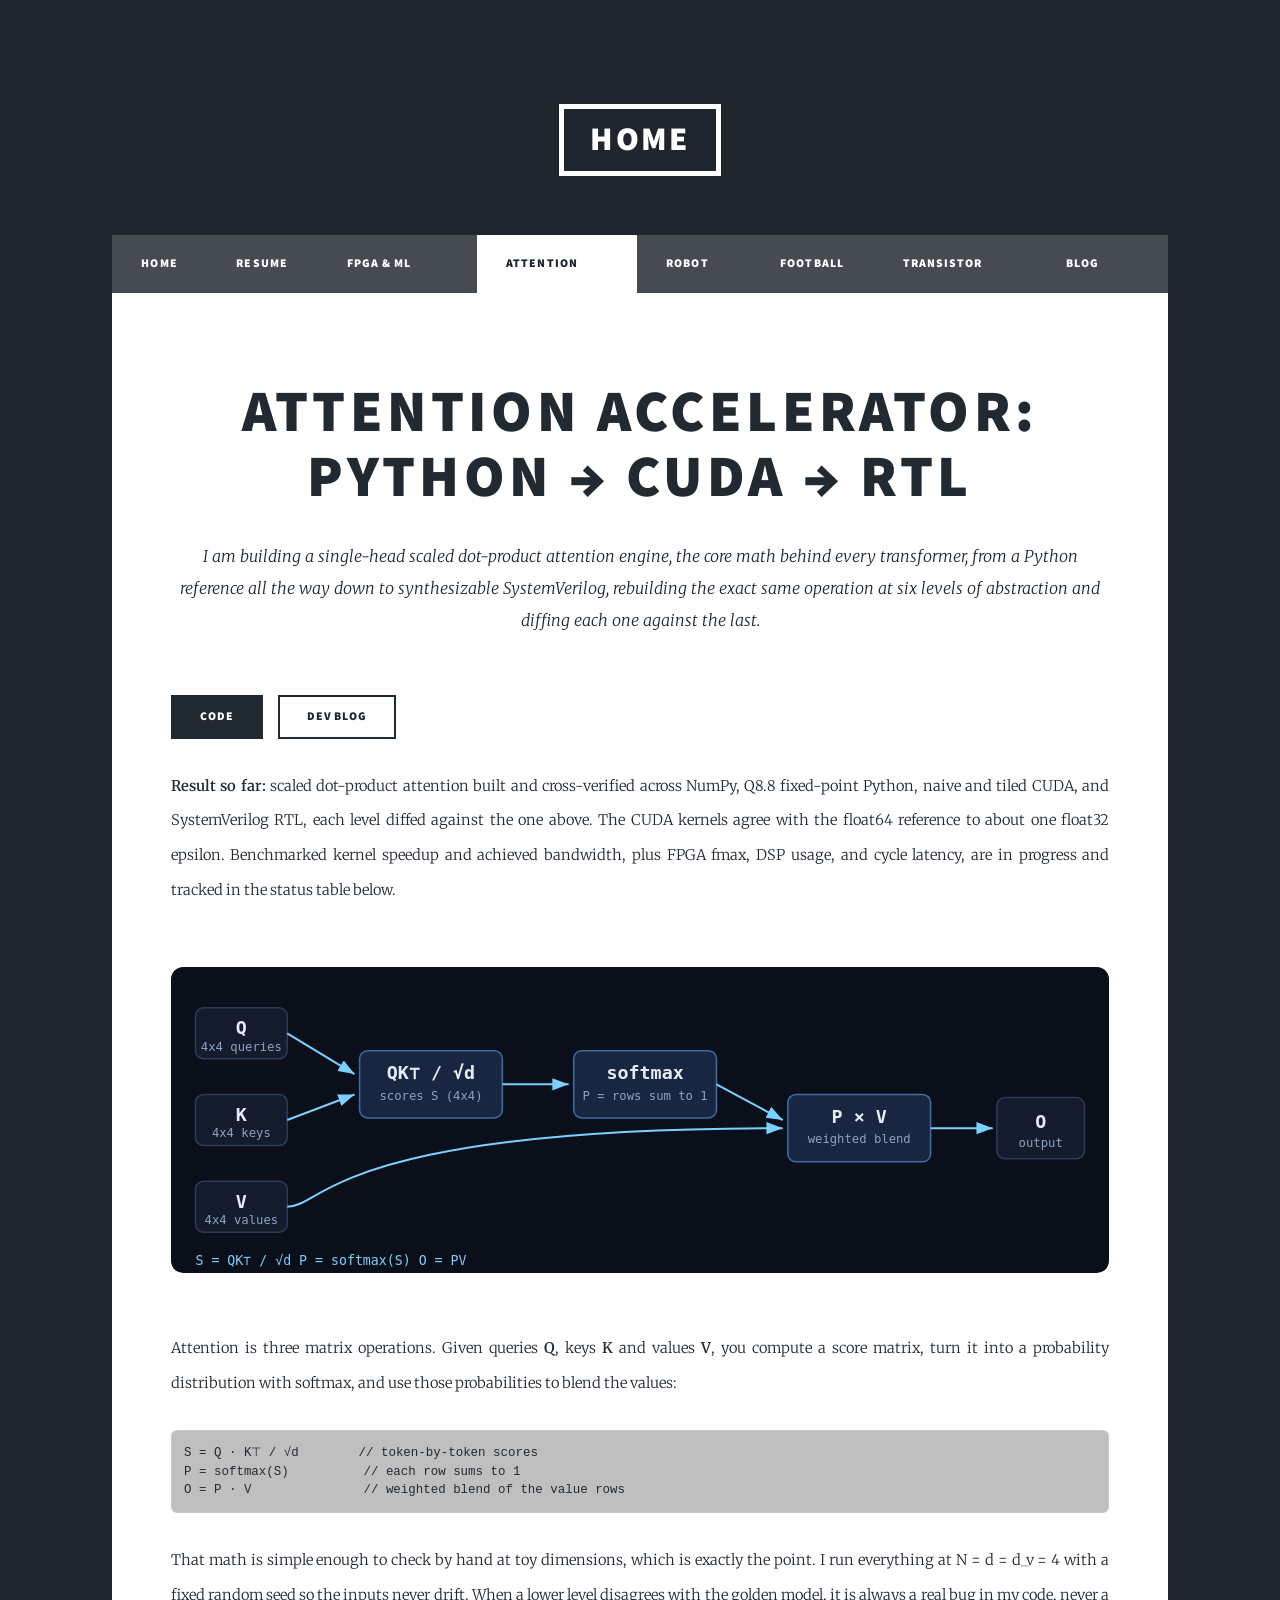
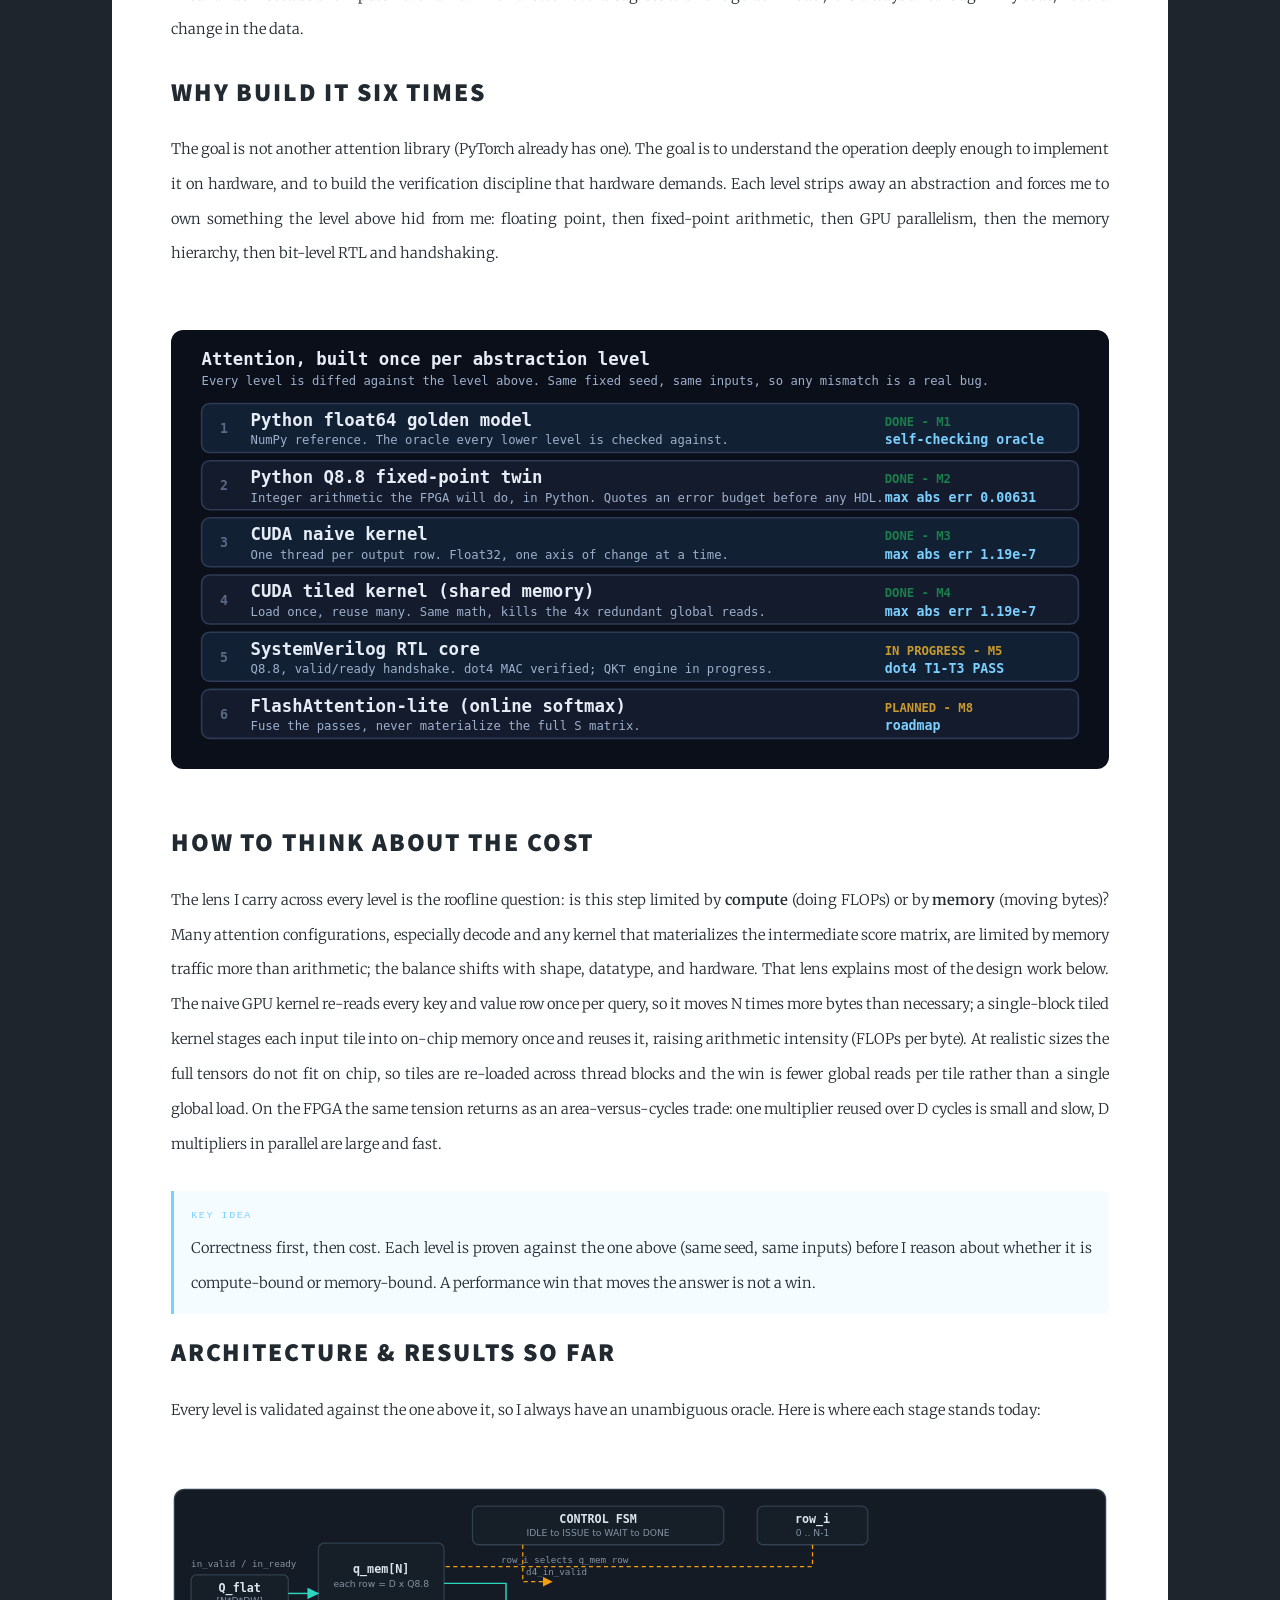
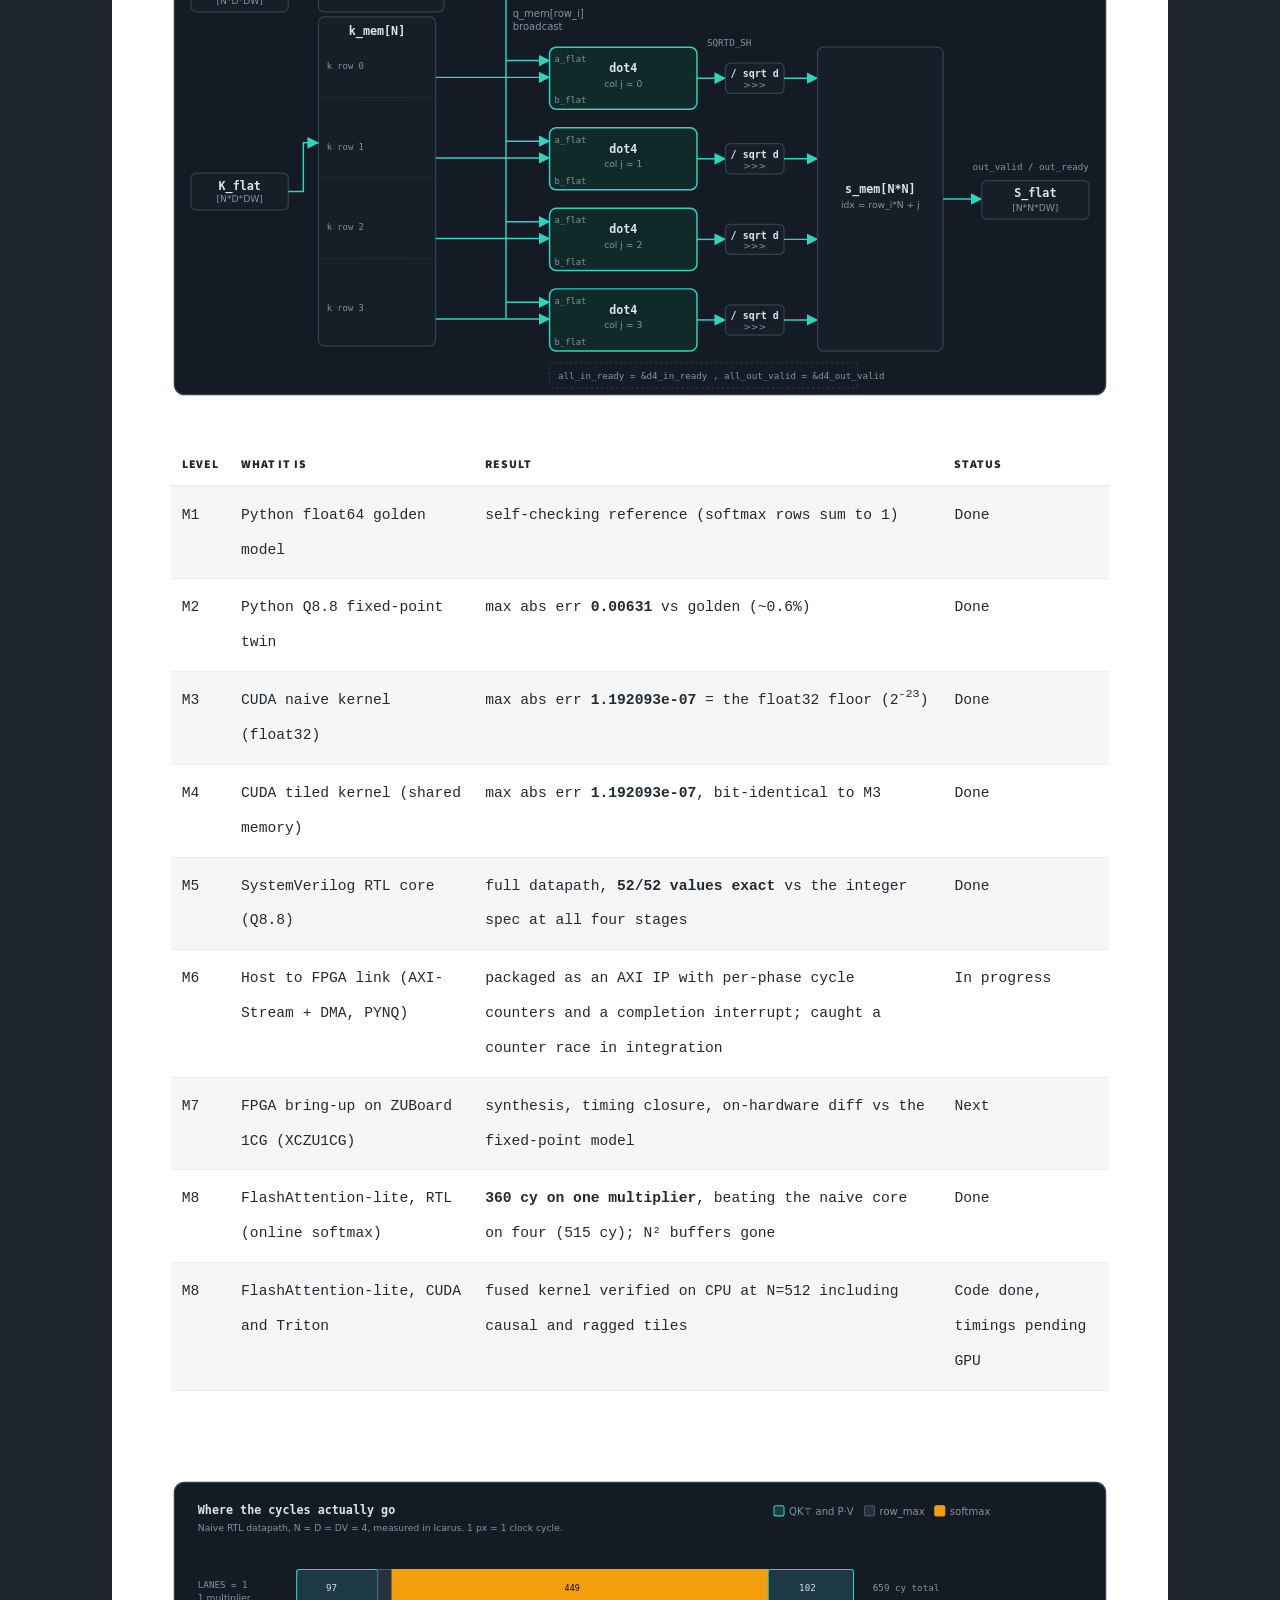
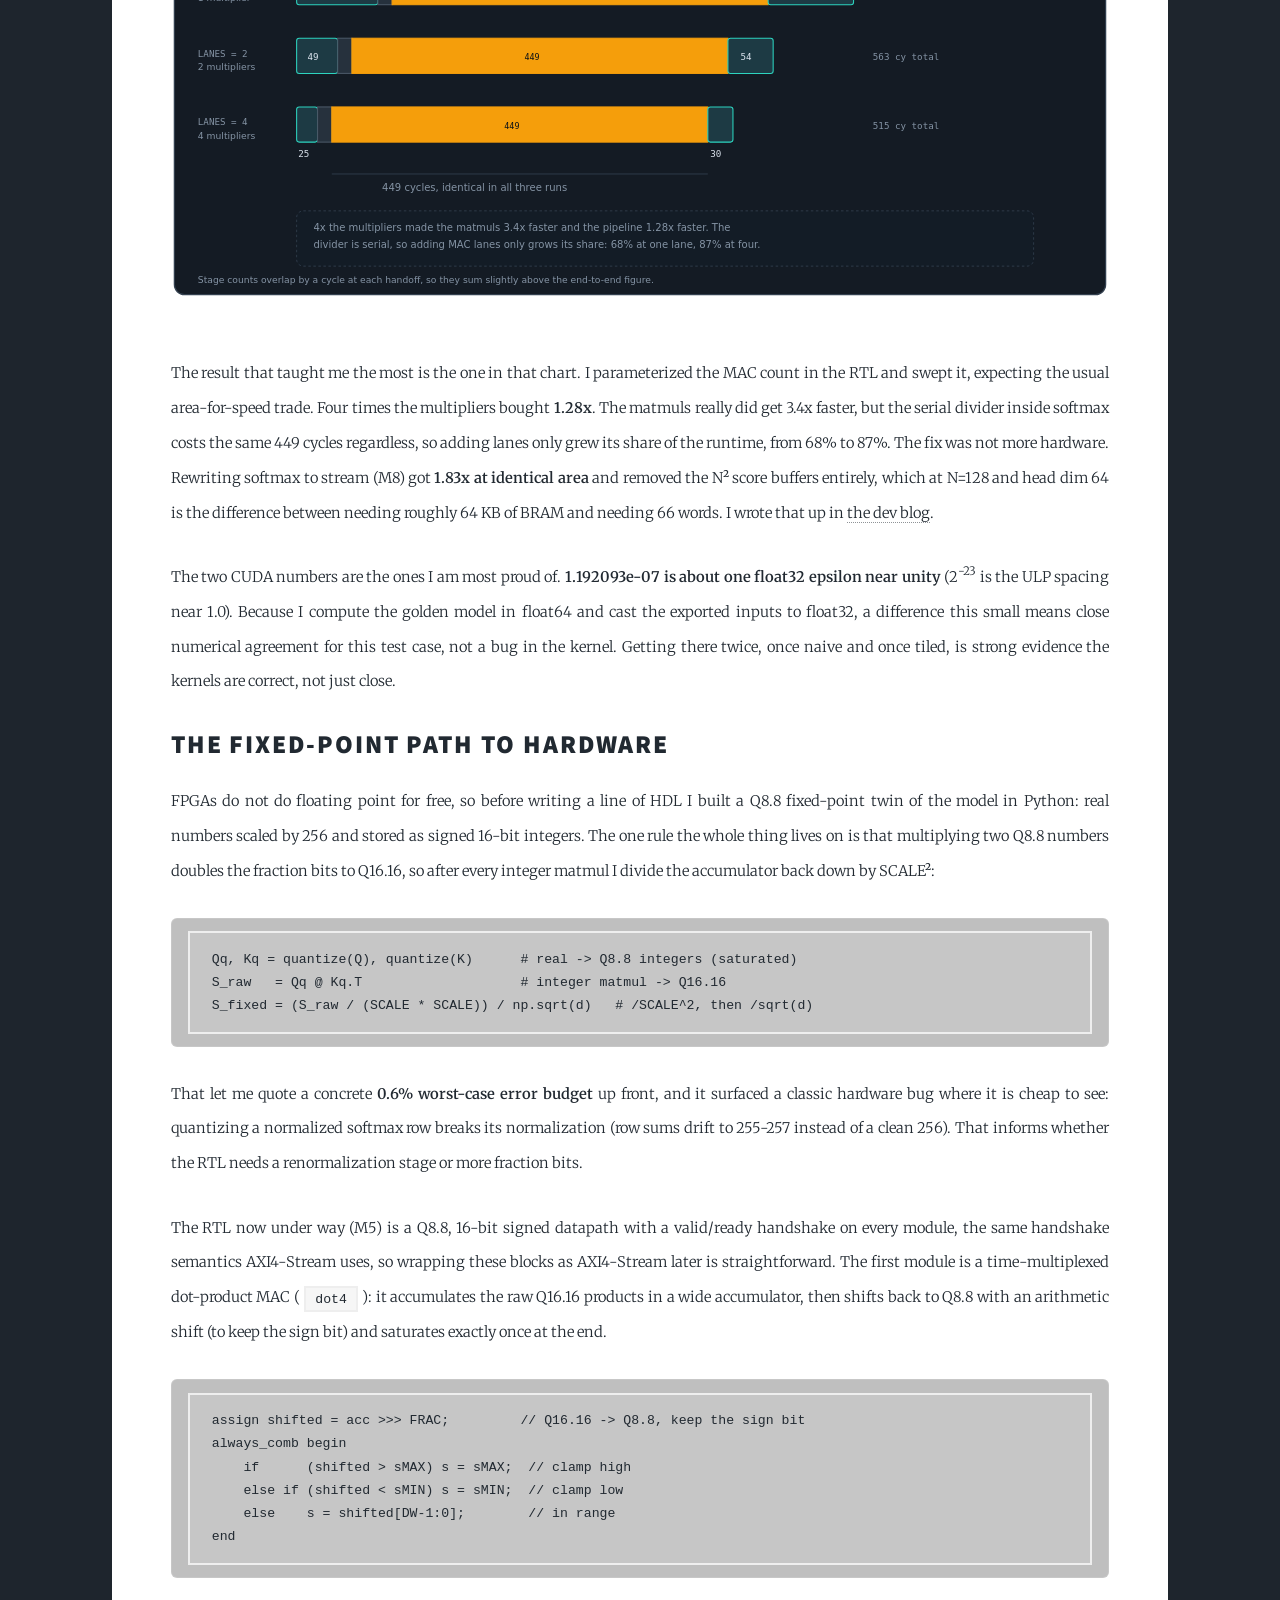
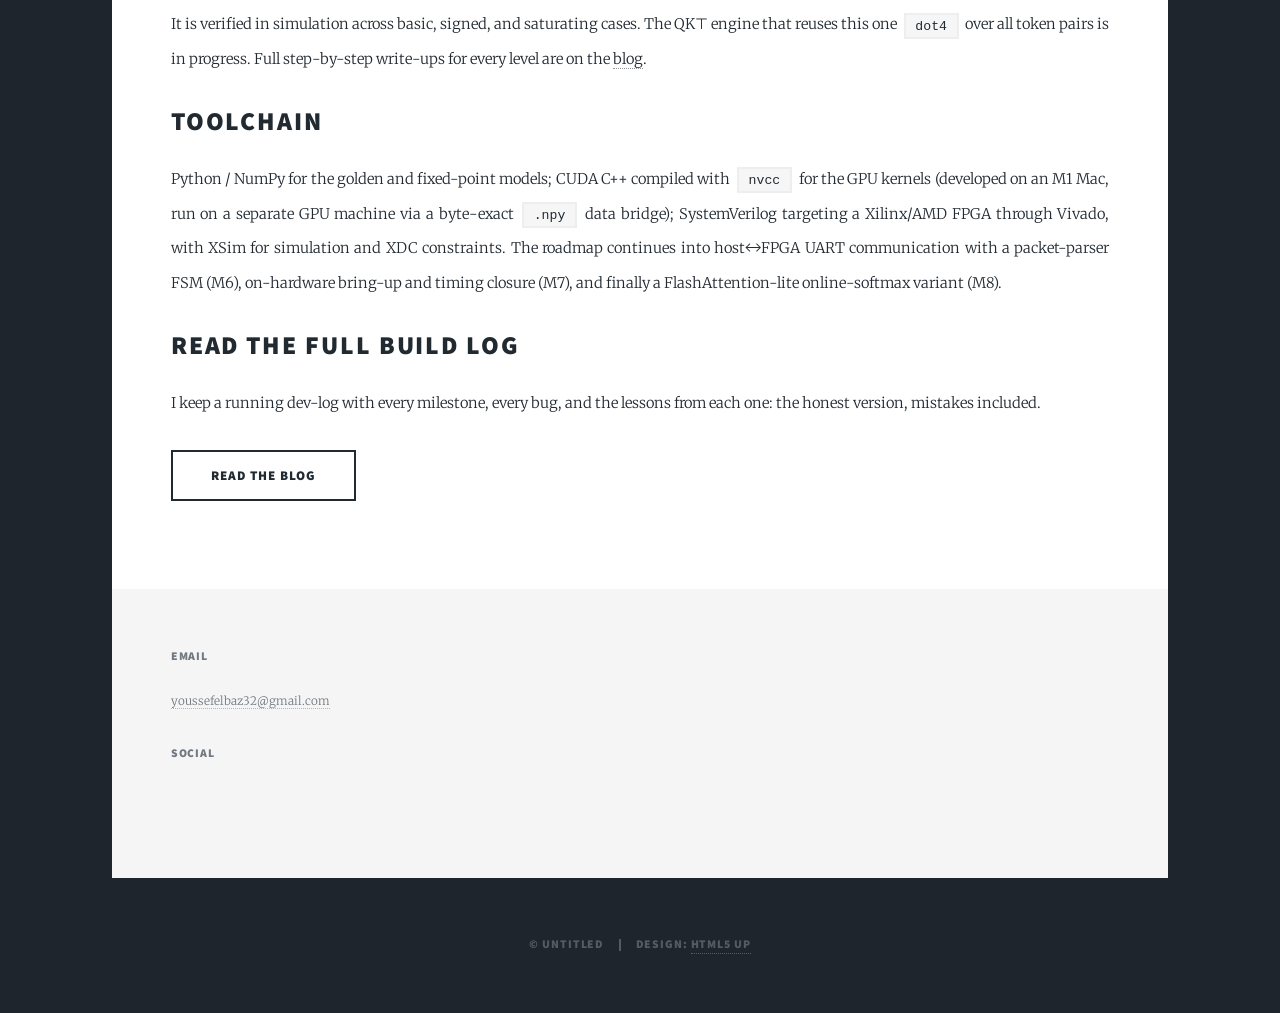
==== Attention_Accelerator.html @ 6343109c "Add the M6 writeup: two interface errors, and why only one test caught them The flat Q/K/V bus was 1" ====
<!DOCTYPE HTML>
<!--
	Massively by HTML5 UP
	html5up.net | @ajlkn
	Free for personal and commercial use under the CCA 3.0 license (html5up.net/license)
-->
<html>
	<head>
		<title>Youssef Elhagrasy Portfolio</title>
		<meta charset="utf-8" />
		<meta name="viewport" content="width=device-width, initial-scale=1, user-scalable=no" />
		<link rel="stylesheet" href="assets/css/main.css" />
		<link rel="icon" type="image/png" href="images/ye-initials.jpg" />
		<noscript><link rel="stylesheet" href="assets/css/noscript.css" /></noscript>
		<style>
			/* small, self-contained additions; do not override template classes */
			.mono-block{font-family:Consolas,Menlo,monospace;font-size:0.85em;line-height:1.5;overflow-x:auto;background:rgba(0,0,0,0.25);border:1px solid rgba(255,255,255,0.12);border-radius:6px;padding:1em;}
			.result-table td{font-family:Consolas,Menlo,monospace;}
			.callout{padding:0.9em 1.2em;border-radius:0 6px 6px 0;margin:1.6em 0;}
			.callout .k{display:block;font-family:Consolas,Menlo,monospace;font-size:0.68em;letter-spacing:0.16em;text-transform:uppercase;margin-bottom:0.35em;}
			.callout p{margin:0;}
			.callout.idea{border-left:3px solid #7bd0ff;background:rgba(123,208,255,0.08);}
			.callout.idea .k{color:#7bd0ff;}
		</style>
	</head>
	<body class="is-preload">
		<!-- Wrapper -->
			<div id="wrapper">
				<!-- Header -->
					<header id="header">
						<a href="index.html" class="logo">Home</a>
					</header>

				<!-- Nav -->
					<nav id="nav">
						<ul class="links">
							<li><a href="index.html">Home</a></li>
							<li><a href="resume.html">Resume</a></li>
							<li><a href="FPGA_&_ML.html">FPGA & ML Acceleration</a></li>
							<li class="active"><a href="Attention_Accelerator.html">Attention Accelerator</a></li>
							<li><a href="Robot_Summer.html">Robot Summer </a></li>
							<li><a href="Football_CV.html"> Football CV</a></li>
							<li><a href="publication.html">Transistor Publication</a></li>
							<li><a href="Blog.html">Blog</a></li>
						</ul>
						<ul class="icons">
							<li><a href="https://www.linkedin.com/in/youssef-elhagrasy/" target="_blank" class="icon brands alt fa-linkedin"><span class="label">LinkedIn</span></a></li>
									<li><a href="https://github.com/youssefelbaz32" target="_blank" class="icon brands alt fa-github"><span class="label">GitHub</span></a></li>
						</ul>
					</nav>

				<!-- Main -->
					<div id="main">

						<!-- Post -->
							<section class="post">
								<header class="major">
									<h1>Attention Accelerator:<br />
									Python &rarr; CUDA &rarr; RTL</h1>
									<p>I am building a single-head scaled dot-product attention engine, the core math behind every transformer, from a Python reference all the way down to synthesizable SystemVerilog, rebuilding the exact same operation at six levels of abstraction and diffing each one against the last.</p>
								</header>
								<ul class="actions">
										<li><a href="https://github.com/youssefelbaz32/flash-attention-accelerator" target="_blank" class="button primary">Code</a></li>
										<li><a href="Blog.html" class="button">Dev blog</a></li>
									</ul>
									<p><b>Result so far:</b> scaled dot-product attention built and cross-verified across NumPy, Q8.8 fixed-point Python, naive and tiled CUDA, and SystemVerilog RTL, each level diffed against the one above. The CUDA kernels agree with the float64 reference to about one float32 epsilon. Benchmarked kernel speedup and achieved bandwidth, plus FPGA fmax, DSP usage, and cycle latency, are in progress and tracked in the status table below.</p>
									<div class="image main"><img src="images/aa_dataflow.svg" alt="Attention dataflow: Q, K, V flow through QK-transpose scaled by root-d, softmax, and PV to produce output O" /></div>

								<p>Attention is three matrix operations. Given queries <b>Q</b>, keys <b>K</b> and values <b>V</b>, you compute a score matrix, turn it into a probability distribution with softmax, and use those probabilities to blend the values:</p>
								<pre class="mono-block">S = Q &middot; K&#8868; / &#8730;d        // token-by-token scores
P = softmax(S)          // each row sums to 1
O = P &middot; V               // weighted blend of the value rows</pre>
								<p>That math is simple enough to check by hand at toy dimensions, which is exactly the point. I run everything at N = d = d_v = 4 with a fixed random seed so the inputs never drift. When a lower level disagrees with the golden model, it is always a real bug in my code, never a change in the data.</p>

								<h2>Why build it six times</h2>
								<p>The goal is not another attention library (PyTorch already has one). The goal is to understand the operation deeply enough to implement it on hardware, and to build the verification discipline that hardware demands. Each level strips away an abstraction and forces me to own something the level above hid from me: floating point, then fixed-point arithmetic, then GPU parallelism, then the memory hierarchy, then bit-level RTL and handshaking.</p>
								<div class="image main"><img src="images/aa_levels.svg" alt="Six abstraction levels from Python float golden model down to FlashAttention-lite, each with status and error metric" /></div>

								<h2>How to think about the cost</h2>
									<p>The lens I carry across every level is the roofline question: is this step limited by <b>compute</b> (doing FLOPs) or by <b>memory</b> (moving bytes)? Many attention configurations, especially decode and any kernel that materializes the intermediate score matrix, are limited by memory traffic more than arithmetic; the balance shifts with shape, datatype, and hardware. That lens explains most of the design work below. The naive GPU kernel re-reads every key and value row once per query, so it moves N times more bytes than necessary; a single-block tiled kernel stages each input tile into on-chip memory once and reuses it, raising arithmetic intensity (FLOPs per byte). At realistic sizes the full tensors do not fit on chip, so tiles are re-loaded across thread blocks and the win is fewer global reads per tile rather than a single global load. On the FPGA the same tension returns as an area-versus-cycles trade: one multiplier reused over D cycles is small and slow, D multipliers in parallel are large and fast.</p>
									<div class="callout idea"><span class="k">Key idea</span><p>Correctness first, then cost. Each level is proven against the one above (same seed, same inputs) before I reason about whether it is compute-bound or memory-bound. A performance win that moves the answer is not a win.</p></div>

									<h2>Architecture &amp; results so far</h2>
								<p>Every level is validated against the one above it, so I always have an unambiguous oracle. Here is where each stage stands today:</p>
								<div class="image main"><img src="images/qkt_arch.svg" alt="Parallel QK-transpose engine block diagram: four dot4 MAC units compute one score row at once with valid-ready handshake and 1 over root d scaling" /></div>
								<div class="table-wrapper">
									<table class="result-table">
										<thead>
											<tr><th>Level</th><th>What it is</th><th>Result</th><th>Status</th></tr>
										</thead>
										<tbody>
											<tr><td>M1</td><td>Python float64 golden model</td><td>self-checking reference (softmax rows sum to 1)</td><td>Done</td></tr>
											<tr><td>M2</td><td>Python Q8.8 fixed-point twin</td><td>max abs err <b>0.00631</b> vs golden (~0.6%)</td><td>Done</td></tr>
											<tr><td>M3</td><td>CUDA naive kernel (float32)</td><td>max abs err <b>1.192093e-07</b> = the float32 floor (2<sup>-23</sup>)</td><td>Done</td></tr>
											<tr><td>M4</td><td>CUDA tiled kernel (shared memory)</td><td>max abs err <b>1.192093e-07</b>, bit-identical to M3</td><td>Done</td></tr>
											<tr><td>M5</td><td>SystemVerilog RTL core (Q8.8)</td><td>full datapath, <b>52/52 values exact</b> vs the integer spec at all four stages</td><td>Done</td></tr>
											<tr><td>M6</td><td>Host to FPGA link (AXI-Stream + DMA, PYNQ)</td><td>packaged as an AXI IP with per-phase cycle counters and a completion interrupt; caught a counter race in integration</td><td>In progress</td></tr>
											<tr><td>M7</td><td>FPGA bring-up on ZUBoard 1CG (XCZU1CG)</td><td>synthesis, timing closure, on-hardware diff vs the fixed-point model</td><td>Next</td></tr>
											<tr><td>M8</td><td>FlashAttention-lite, RTL (online softmax)</td><td><b>360 cy on one multiplier</b>, beating the naive core on four (515 cy); N&#178; buffers gone</td><td>Done</td></tr>
											<tr><td>M8</td><td>FlashAttention-lite, CUDA and Triton</td><td>fused kernel verified on CPU at N=512 including causal and ragged tiles</td><td>Code done, timings pending GPU</td></tr>
										</tbody>
									</table>
								</div>

								<div class="image main"><img src="images/stage_profile.svg" alt="Stacked bar chart of RTL cycles per stage at one, two and four MAC lanes: the matmul segments shrink while the softmax segment stays fixed at 449 cycles" /></div>
								<p>The result that taught me the most is the one in that chart. I parameterized the MAC count in the RTL and swept it, expecting the usual area-for-speed trade. Four times the multipliers bought <b>1.28x</b>. The matmuls really did get 3.4x faster, but the serial divider inside softmax costs the same 449 cycles regardless, so adding lanes only grew its share of the runtime, from 68% to 87%. The fix was not more hardware. Rewriting softmax to stream (M8) got <b>1.83x at identical area</b> and removed the N&#178; score buffers entirely, which at N=128 and head dim 64 is the difference between needing roughly 64 KB of BRAM and needing 66 words. I wrote that up in <a href="Blog.html">the dev blog</a>.</p>

								<p>The two CUDA numbers are the ones I am most proud of. <b>1.192093e-07 is about one float32 epsilon near unity</b> (2<sup>-23</sup> is the ULP spacing near 1.0). Because I compute the golden model in float64 and cast the exported inputs to float32, a difference this small means close numerical agreement for this test case, not a bug in the kernel. Getting there twice, once naive and once tiled, is strong evidence the kernels are correct, not just close.</p>

								<h2>The fixed-point path to hardware</h2>
								<p>FPGAs do not do floating point for free, so before writing a line of HDL I built a Q8.8 fixed-point twin of the model in Python: real numbers scaled by 256 and stored as signed 16-bit integers. The one rule the whole thing lives on is that multiplying two Q8.8 numbers doubles the fraction bits to Q16.16, so after every integer matmul I divide the accumulator back down by SCALE&sup2;:</p>
									<pre class="mono-block"><code>Qq, Kq = quantize(Q), quantize(K)      # real -&gt; Q8.8 integers (saturated)
S_raw   = Qq @ Kq.T                    # integer matmul -&gt; Q16.16
S_fixed = (S_raw / (SCALE * SCALE)) / np.sqrt(d)   # /SCALE^2, then /sqrt(d)</code></pre>
									<p>That let me quote a concrete <b>0.6% worst-case error budget</b> up front, and it surfaced a classic hardware bug where it is cheap to see: quantizing a normalized softmax row breaks its normalization (row sums drift to 255-257 instead of a clean 256). That informs whether the RTL needs a renormalization stage or more fraction bits.</p>
								<p>The RTL now under way (M5) is a Q8.8, 16-bit signed datapath with a valid/ready handshake on every module, the same handshake semantics AXI4-Stream uses, so wrapping these blocks as AXI4-Stream later is straightforward. The first module is a time-multiplexed dot-product MAC (<code>dot4</code>): it accumulates the raw Q16.16 products in a wide accumulator, then shifts back to Q8.8 with an arithmetic shift (to keep the sign bit) and saturates exactly once at the end.</p>
									<pre class="mono-block"><code>assign shifted = acc &gt;&gt;&gt; FRAC;         // Q16.16 -&gt; Q8.8, keep the sign bit
always_comb begin
    if      (shifted &gt; sMAX) s = sMAX;  // clamp high
    else if (shifted &lt; sMIN) s = sMIN;  // clamp low
    else    s = shifted[DW-1:0];        // in range
end</code></pre>
									<p>It is verified in simulation across basic, signed, and saturating cases. The QK&#8868; engine that reuses this one <code>dot4</code> over all token pairs is in progress. Full step-by-step write-ups for every level are on the <a href="Blog.html">blog</a>.</p>

								<h2>Toolchain</h2>
								<p>Python / NumPy for the golden and fixed-point models; CUDA C++ compiled with <code>nvcc</code> for the GPU kernels (developed on an M1 Mac, run on a separate GPU machine via a byte-exact <code>.npy</code> data bridge); SystemVerilog targeting a Xilinx/AMD FPGA through Vivado, with XSim for simulation and XDC constraints. The roadmap continues into host&harr;FPGA UART communication with a packet-parser FSM (M6), on-hardware bring-up and timing closure (M7), and finally a FlashAttention-lite online-softmax variant (M8).</p>

								<h2>Read the full build log</h2>
								<p>I keep a running dev-log with every milestone, every bug, and the lessons from each one: the honest version, mistakes included.</p>
								<ul class="actions">
									<li><a href="Blog.html" class="button large">Read the Blog</a></li>
								</ul>

							</section>

					</div>

				<!-- Footer -->
				<footer id="footer">

					<section class="contact">
						<section>
							<h3>Email</h3>
							<p><a href="#">youssefelbaz32@gmail.com</a></p>
						</section>
						<section>
							<h3>Social</h3>
							<ul class="icons alt">
								<li><a href="https://www.linkedin.com/in/youssef-elhagrasy/" target="_blank" class="icon brands alt fa-linkedin"><span class="label">LinkedIn</span></a></li>
								<li><a href="https://github.com/youssefelbaz32" target="_blank" class="icon brands alt fa-github"><span class="label">GitHub</span></a></li>
							</ul>
						</section>
					</section>
				</footer>

				<!-- Copyright -->
					<div id="copyright">
						<ul><li>&copy; Untitled</li><li>Design: <a href="https://html5up.net">HTML5 UP</a></li></ul>
					</div>

			</div>

		<!-- Scripts -->
			<script src="assets/js/jquery.min.js"></script>
			<script src="assets/js/jquery.scrollex.min.js"></script>
			<script src="assets/js/jquery.scrolly.min.js"></script>
			<script src="assets/js/browser.min.js"></script>
			<script src="assets/js/breakpoints.min.js"></script>
			<script src="assets/js/util.js"></script>
			<script src="assets/js/main.js"></script>

	</body>
</html>
---- assets/css/main.css ----
@import url(fontawesome-all.min.css);
@import url("https://fonts.googleapis.com/css?family=Merriweather:300,700,300italic,700italic|Source+Sans+Pro:900");

/*
	Massively by HTML5 UP
	html5up.net | @ajlkn
	Free for personal and commercial use under the CCA 3.0 license (html5up.net/license)
*/

html, body, div, span, applet, object,
iframe, h1, h2, h3, h4, h5, h6, p, blockquote,
pre, a, abbr, acronym, address, big, cite,
code, del, dfn, em, img, ins, kbd, q, s, samp,
small, strike, strong, sub, sup, tt, var, b,
u, i, center, dl, dt, dd, ol, ul, li, fieldset,
form, label, legend, table, caption, tbody,
tfoot, thead, tr, th, td, article, aside,
canvas, details, embed, figure, figcaption,
footer, header, hgroup, menu, nav, output, ruby,
section, summary, time, mark, audio, video {
	margin: 0;
	padding: 0;
	border: 0;
	font-size: 100%;
	font: inherit;
	vertical-align: baseline;}

article, aside, details, figcaption, figure,
footer, header, hgroup, menu, nav, section {
	display: block;}

body {
	line-height: 1;
}

ol, ul {
	list-style: none;
}

blockquote, q {
	quotes: none;
}

	blockquote:before, blockquote:after, q:before, q:after {
		content: '';
		content: none;
	}

table {
	border-collapse: collapse;
	border-spacing: 0;
}

body {
	-webkit-text-size-adjust: none;
}

mark {
	background-color: transparent;
	color: inherit;
}

input::-moz-focus-inner {
	border: 0;
	padding: 0;
}

input, select, textarea {
	-moz-appearance: none;
	-webkit-appearance: none;
	-ms-appearance: none;
	appearance: none;
}

/* Basic */

	@-ms-viewport {
		width: device-width;
	}

	body {
		-ms-overflow-style: scrollbar;
	}

	@media screen and (max-width: 480px) {

		html, body {
			min-width: 320px;
		}

	}

	html {
		box-sizing: border-box;
	}

	*, *:before, *:after {
		box-sizing: inherit;
	}

	body {
		background-color: #1e252d;
	}

		body.is-preload *, body.is-preload *:before, body.is-preload *:after {
			-moz-animation: none !important;
			-webkit-animation: none !important;
			-ms-animation: none !important;
			animation: none !important;
			-moz-transition: none !important;
			-webkit-transition: none !important;
			-ms-transition: none !important;
			transition: none !important;
		}

/* Type */

	html {
		font-size: 16pt;
	}

		@media screen and (max-width: 1680px) {

			html {
				font-size: 12pt;
			}

		}

		@media screen and (max-width: 1280px) {

			html {
				font-size: 11pt;
			}

		}

		@media screen and (max-width: 360px) {

			html {
				font-size: 10pt;
			}

		}

	body {
		color: #212931;
	}

	body, input, select, textarea {
		font-family: "Merriweather", Georgia, serif;
		font-weight: 300;
		font-size: 1rem;
		line-height: 2.375;
	}

	a {
		-moz-transition: color 0.2s ease-in-out, background-color 0.2s ease-in-out, border-color 0.2s ease-in-out, box-shadow 0.2s ease-in-out;
		-webkit-transition: color 0.2s ease-in-out, background-color 0.2s ease-in-out, border-color 0.2s ease-in-out, box-shadow 0.2s ease-in-out;
		-ms-transition: color 0.2s ease-in-out, background-color 0.2s ease-in-out, border-color 0.2s ease-in-out, box-shadow 0.2s ease-in-out;
		transition: color 0.2s ease-in-out, background-color 0.2s ease-in-out, border-color 0.2s ease-in-out, box-shadow 0.2s ease-in-out;
		border-bottom: dotted 1px;
		text-decoration: none;
	}

		a:hover {
			border-bottom-color: transparent;
		}

	strong, b {
		font-weight: 600;
	}

	em, i {
		font-style: italic;
	}

	p {
		text-align: justify;
		margin: 0 0 2rem 0;
	}

	h1, h2, h3, h4, h5, h6 {
		font-family: "Source Sans Pro", Helvetica, sans-serif;
		font-weight: 900;
		line-height: 1.5;
		letter-spacing: 0.075em;
		text-transform: uppercase;
		margin: 0 0 1rem 0;
	}

		h1 a, h2 a, h3 a, h4 a, h5 a, h6 a {
			border-bottom: 0;
			color: inherit;
			text-decoration: none;
		}

	h1 {
		font-size: 4rem;
		line-height: 1.1;
		margin: 0 0 2rem 0;
	}

	h2 {
		font-size: 1.75rem;
		line-height: 1.3;
		margin: 0 0 1.5rem 0;
	}

	h3 {
		font-size: 1.25rem;
		margin: 0 0 1.5rem 0;
	}

	h4 {
		font-size: 1rem;
	}

	h5 {
		font-size: 0.9rem;
	}

	h6 {
		font-size: 0.8rem;
	}

	sub {
		font-size: 0.8rem;
		position: relative;
		top: 0.5rem;
	}

	sup {
		font-size: 0.8rem;
		position: relative;
		top: -0.5rem;
	}

	blockquote {
		border-left: solid 4px;
		font-style: italic;
		margin: 0 0 2rem 0;
		padding: 0.5rem 0 0.5rem 2rem;
	}

	code {
		border: solid 2px;
		font-family: "Courier New", monospace;
		font-size: 0.9rem;
		margin: 0 0.25rem;
		padding: 0.25rem 0.65rem;
	}

	pre {
		-webkit-overflow-scrolling: touch;
		font-family: "Courier New", monospace;
		font-size: 0.9rem;
		margin: 0 0 2rem 0;
	}

		pre code {
			display: block;
			line-height: 1.75;
			padding: 1rem 1.5rem;
			overflow-x: auto;
		}

	hr {
		border: 0;
		border-bottom: solid 2px;
		margin: 3rem 0;
	}

		hr.major {
			margin: 5rem 0;
		}

	.align-left {
		text-align: left;
	}

	.align-center {
		text-align: center;
	}

	.align-right {
		text-align: right;
	}

	input, select, textarea {
		color: #212931;
	}

	a {
		color: #212931;
		border-bottom-color: rgba(33, 41, 49, 0.5);
	}

		a:hover {
			border-bottom-color: transparent;
			color: #18bfef !important;
		}

	strong, b {
		color: #212931;
	}

	h1, h2, h3, h4, h5, h6 {
		color: #212931;
	}

	blockquote {
		border-left-color: #eeeeee;
	}

	code {
		background: rgba(220, 220, 220, 0.25);
		border-color: #eeeeee;
	}

	hr {
		border-bottom-color: #eeeeee;
	}

/* Row */

	.row {
		display: flex;
		flex-wrap: wrap;
		box-sizing: border-box;
		align-items: stretch;
	}

		.row > * {
			box-sizing: border-box;
		}

		.row.gtr-uniform > * > :last-child {
			margin-bottom: 0;
		}

		.row.aln-left {
			justify-content: flex-start;
		}

		.row.aln-center {
			justify-content: center;
		}

		.row.aln-right {
			justify-content: flex-end;
		}

		.row.aln-top {
			align-items: flex-start;
		}

		.row.aln-middle {
			align-items: center;
		}

		.row.aln-bottom {
			align-items: flex-end;
		}

		.row > .imp {
			order: -1;
		}

		.row > .col-1 {
			width: 8.33333%;
		}

		.row > .off-1 {
			margin-left: 8.33333%;
		}

		.row > .col-2 {
			width: 16.66667%;
		}

		.row > .off-2 {
			margin-left: 16.66667%;
		}

		.row > .col-3 {
			width: 25%;
		}

		.row > .off-3 {
			margin-left: 25%;
		}

		.row > .col-4 {
			width: 33.33333%;
		}

		.row > .off-4 {
			margin-left: 33.33333%;
		}

		.row > .col-5 {
			width: 41.66667%;
		}

		.row > .off-5 {
			margin-left: 41.66667%;
		}

		.row > .col-6 {
			width: 50%;
		}

		.row > .off-6 {
			margin-left: 50%;
		}

		.row > .col-7 {
			width: 58.33333%;
		}

		.row > .off-7 {
			margin-left: 58.33333%;
		}

		.row > .col-8 {
			width: 66.66667%;
		}

		.row > .off-8 {
			margin-left: 66.66667%;
		}

		.row > .col-9 {
			width: 75%;
		}

		.row > .off-9 {
			margin-left: 75%;
		}

		.row > .col-10 {
			width: 83.33333%;
		}

		.row > .off-10 {
			margin-left: 83.33333%;
		}

		.row > .col-11 {
			width: 91.66667%;
		}

		.row > .off-11 {
			margin-left: 91.66667%;
		}

		.row > .col-12 {
			width: 100%;
		}

		.row > .off-12 {
			margin-left: 100%;
		}

		.row.gtr-0 {
			margin-top: 0;
			margin-left: 0rem;
		}

			.row.gtr-0 > * {
				padding: 0 0 0 0rem;
			}

			.row.gtr-0.gtr-uniform {
				margin-top: 0rem;
			}

				.row.gtr-0.gtr-uniform > * {
					padding-top: 0rem;
				}

		.row.gtr-25 {
			margin-top: 0;
			margin-left: -0.375rem;
		}

			.row.gtr-25 > * {
				padding: 0 0 0 0.375rem;
			}

			.row.gtr-25.gtr-uniform {
				margin-top: -0.375rem;
			}

				.row.gtr-25.gtr-uniform > * {
					padding-top: 0.375rem;
				}

		.row.gtr-50 {
			margin-top: 0;
			margin-left: -0.75rem;
		}

			.row.gtr-50 > * {
				padding: 0 0 0 0.75rem;
			}

			.row.gtr-50.gtr-uniform {
				margin-top: -0.75rem;
			}

				.row.gtr-50.gtr-uniform > * {
					padding-top: 0.75rem;
				}

		.row {
			margin-top: 0;
			margin-left: -1.5rem;
		}

			.row > * {
				padding: 0 0 0 1.5rem;
			}

			.row.gtr-uniform {
				margin-top: -1.5rem;
			}

				.row.gtr-uniform > * {
					padding-top: 1.5rem;
				}

		.row.gtr-150 {
			margin-top: 0;
			margin-left: -2.25rem;
		}

			.row.gtr-150 > * {
				padding: 0 0 0 2.25rem;
			}

			.row.gtr-150.gtr-uniform {
				margin-top: -2.25rem;
			}

				.row.gtr-150.gtr-uniform > * {
					padding-top: 2.25rem;
				}

		.row.gtr-200 {
			margin-top: 0;
			margin-left: -3rem;
		}

			.row.gtr-200 > * {
				padding: 0 0 0 3rem;
			}

			.row.gtr-200.gtr-uniform {
				margin-top: -3rem;
			}

				.row.gtr-200.gtr-uniform > * {
					padding-top: 3rem;
				}

		@media screen and (max-width: 1680px) {

			.row {
				display: flex;
				flex-wrap: wrap;
				box-sizing: border-box;
				align-items: stretch;
			}

				.row > * {
					box-sizing: border-box;
				}

				.row.gtr-uniform > * > :last-child {
					margin-bottom: 0;
				}

				.row.aln-left {
					justify-content: flex-start;
				}

				.row.aln-center {
					justify-content: center;
				}

				.row.aln-right {
					justify-content: flex-end;
				}

				.row.aln-top {
					align-items: flex-start;
				}

				.row.aln-middle {
					align-items: center;
				}

				.row.aln-bottom {
					align-items: flex-end;
				}

				.row > .imp-xlarge {
					order: -1;
				}

				.row > .col-1-xlarge {
					width: 8.33333%;
				}

				.row > .off-1-xlarge {
					margin-left: 8.33333%;
				}

				.row > .col-2-xlarge {
					width: 16.66667%;
				}

				.row > .off-2-xlarge {
					margin-left: 16.66667%;
				}

				.row > .col-3-xlarge {
					width: 25%;
				}

				.row > .off-3-xlarge {
					margin-left: 25%;
				}

				.row > .col-4-xlarge {
					width: 33.33333%;
				}

				.row > .off-4-xlarge {
					margin-left: 33.33333%;
				}

				.row > .col-5-xlarge {
					width: 41.66667%;
				}

				.row > .off-5-xlarge {
					margin-left: 41.66667%;
				}

				.row > .col-6-xlarge {
					width: 50%;
				}

				.row > .off-6-xlarge {
					margin-left: 50%;
				}

				.row > .col-7-xlarge {
					width: 58.33333%;
				}

				.row > .off-7-xlarge {
					margin-left: 58.33333%;
				}

				.row > .col-8-xlarge {
					width: 66.66667%;
				}

				.row > .off-8-xlarge {
					margin-left: 66.66667%;
				}

				.row > .col-9-xlarge {
					width: 75%;
				}

				.row > .off-9-xlarge {
					margin-left: 75%;
				}

				.row > .col-10-xlarge {
					width: 83.33333%;
				}

				.row > .off-10-xlarge {
					margin-left: 83.33333%;
				}

				.row > .col-11-xlarge {
					width: 91.66667%;
				}

				.row > .off-11-xlarge {
					margin-left: 91.66667%;
				}

				.row > .col-12-xlarge {
					width: 100%;
				}

				.row > .off-12-xlarge {
					margin-left: 100%;
				}

				.row.gtr-0 {
					margin-top: 0;
					margin-left: 0rem;
				}

					.row.gtr-0 > * {
						padding: 0 0 0 0rem;
					}

					.row.gtr-0.gtr-uniform {
						margin-top: 0rem;
					}

						.row.gtr-0.gtr-uniform > * {
							padding-top: 0rem;
						}

				.row.gtr-25 {
					margin-top: 0;
					margin-left: -0.375rem;
				}

					.row.gtr-25 > * {
						padding: 0 0 0 0.375rem;
					}

					.row.gtr-25.gtr-uniform {
						margin-top: -0.375rem;
					}

						.row.gtr-25.gtr-uniform > * {
							padding-top: 0.375rem;
						}

				.row.gtr-50 {
					margin-top: 0;
					margin-left: -0.75rem;
				}

					.row.gtr-50 > * {
						padding: 0 0 0 0.75rem;
					}

					.row.gtr-50.gtr-uniform {
						margin-top: -0.75rem;
					}

						.row.gtr-50.gtr-uniform > * {
							padding-top: 0.75rem;
						}

				.row {
					margin-top: 0;
					margin-left: -1.5rem;
				}

					.row > * {
						padding: 0 0 0 1.5rem;
					}

					.row.gtr-uniform {
						margin-top: -1.5rem;
					}

						.row.gtr-uniform > * {
							padding-top: 1.5rem;
						}

				.row.gtr-150 {
					margin-top: 0;
					margin-left: -2.25rem;
				}

					.row.gtr-150 > * {
						padding: 0 0 0 2.25rem;
					}

					.row.gtr-150.gtr-uniform {
						margin-top: -2.25rem;
					}

						.row.gtr-150.gtr-uniform > * {
							padding-top: 2.25rem;
						}

				.row.gtr-200 {
					margin-top: 0;
					margin-left: -3rem;
				}

					.row.gtr-200 > * {
						padding: 0 0 0 3rem;
					}

					.row.gtr-200.gtr-uniform {
						margin-top: -3rem;
					}

						.row.gtr-200.gtr-uniform > * {
							padding-top: 3rem;
						}

		}

		@media screen and (max-width: 1280px) {

			.row {
				display: flex;
				flex-wrap: wrap;
				box-sizing: border-box;
				align-items: stretch;
			}

				.row > * {
					box-sizing: border-box;
				}

				.row.gtr-uniform > * > :last-child {
					margin-bottom: 0;
				}

				.row.aln-left {
					justify-content: flex-start;
				}

				.row.aln-center {
					justify-content: center;
				}

				.row.aln-right {
					justify-content: flex-end;
				}

				.row.aln-top {
					align-items: flex-start;
				}

				.row.aln-middle {
					align-items: center;
				}

				.row.aln-bottom {
					align-items: flex-end;
				}

				.row > .imp-large {
					order: -1;
				}

				.row > .col-1-large {
					width: 8.33333%;
				}

				.row > .off-1-large {
					margin-left: 8.33333%;
				}

				.row > .col-2-large {
					width: 16.66667%;
				}

				.row > .off-2-large {
					margin-left: 16.66667%;
				}

				.row > .col-3-large {
					width: 25%;
				}

				.row > .off-3-large {
					margin-left: 25%;
				}

				.row > .col-4-large {
					width: 33.33333%;
				}

				.row > .off-4-large {
					margin-left: 33.33333%;
				}

				.row > .col-5-large {
					width: 41.66667%;
				}

				.row > .off-5-large {
					margin-left: 41.66667%;
				}

				.row > .col-6-large {
					width: 50%;
				}

				.row > .off-6-large {
					margin-left: 50%;
				}

				.row > .col-7-large {
					width: 58.33333%;
				}

				.row > .off-7-large {
					margin-left: 58.33333%;
				}

				.row > .col-8-large {
					width: 66.66667%;
				}

				.row > .off-8-large {
					margin-left: 66.66667%;
				}

				.row > .col-9-large {
					width: 75%;
				}

				.row > .off-9-large {
					margin-left: 75%;
				}

				.row > .col-10-large {
					width: 83.33333%;
				}

				.row > .off-10-large {
					margin-left: 83.33333%;
				}

				.row > .col-11-large {
					width: 91.66667%;
				}

				.row > .off-11-large {
					margin-left: 91.66667%;
				}

				.row > .col-12-large {
					width: 100%;
				}

				.row > .off-12-large {
					margin-left: 100%;
				}

				.row.gtr-0 {
					margin-top: 0;
					margin-left: 0rem;
				}

					.row.gtr-0 > * {
						padding: 0 0 0 0rem;
					}

					.row.gtr-0.gtr-uniform {
						margin-top: 0rem;
					}

						.row.gtr-0.gtr-uniform > * {
							padding-top: 0rem;
						}

				.row.gtr-25 {
					margin-top: 0;
					margin-left: -0.375rem;
				}

					.row.gtr-25 > * {
						padding: 0 0 0 0.375rem;
					}

					.row.gtr-25.gtr-uniform {
						margin-top: -0.375rem;
					}

						.row.gtr-25.gtr-uniform > * {
							padding-top: 0.375rem;
						}

				.row.gtr-50 {
					margin-top: 0;
					margin-left: -0.75rem;
				}

					.row.gtr-50 > * {
						padding: 0 0 0 0.75rem;
					}

					.row.gtr-50.gtr-uniform {
						margin-top: -0.75rem;
					}

						.row.gtr-50.gtr-uniform > * {
							padding-top: 0.75rem;
						}

				.row {
					margin-top: 0;
					margin-left: -1.5rem;
				}

					.row > * {
						padding: 0 0 0 1.5rem;
					}

					.row.gtr-uniform {
						margin-top: -1.5rem;
					}

						.row.gtr-uniform > * {
							padding-top: 1.5rem;
						}

				.row.gtr-150 {
					margin-top: 0;
					margin-left: -2.25rem;
				}

					.row.gtr-150 > * {
						padding: 0 0 0 2.25rem;
					}

					.row.gtr-150.gtr-uniform {
						margin-top: -2.25rem;
					}

						.row.gtr-150.gtr-uniform > * {
							padding-top: 2.25rem;
						}

				.row.gtr-200 {
					margin-top: 0;
					margin-left: -3rem;
				}

					.row.gtr-200 > * {
						padding: 0 0 0 3rem;
					}

					.row.gtr-200.gtr-uniform {
						margin-top: -3rem;
					}

						.row.gtr-200.gtr-uniform > * {
							padding-top: 3rem;
						}

		}

		@media screen and (max-width: 980px) {

			.row {
				display: flex;
				flex-wrap: wrap;
				box-sizing: border-box;
				align-items: stretch;
			}

				.row > * {
					box-sizing: border-box;
				}

				.row.gtr-uniform > * > :last-child {
					margin-bottom: 0;
				}

				.row.aln-left {
					justify-content: flex-start;
				}

				.row.aln-center {
					justify-content: center;
				}

				.row.aln-right {
					justify-content: flex-end;
				}

				.row.aln-top {
					align-items: flex-start;
				}

				.row.aln-middle {
					align-items: center;
				}

				.row.aln-bottom {
					align-items: flex-end;
				}

				.row > .imp-medium {
					order: -1;
				}

				.row > .col-1-medium {
					width: 8.33333%;
				}

				.row > .off-1-medium {
					margin-left: 8.33333%;
				}

				.row > .col-2-medium {
					width: 16.66667%;
				}

				.row > .off-2-medium {
					margin-left: 16.66667%;
				}

				.row > .col-3-medium {
					width: 25%;
				}

				.row > .off-3-medium {
					margin-left: 25%;
				}

				.row > .col-4-medium {
					width: 33.33333%;
				}

				.row > .off-4-medium {
					margin-left: 33.33333%;
				}

				.row > .col-5-medium {
					width: 41.66667%;
				}

				.row > .off-5-medium {
					margin-left: 41.66667%;
				}

				.row > .col-6-medium {
					width: 50%;
				}

				.row > .off-6-medium {
					margin-left: 50%;
				}

				.row > .col-7-medium {
					width: 58.33333%;
				}

				.row > .off-7-medium {
					margin-left: 58.33333%;
				}

				.row > .col-8-medium {
					width: 66.66667%;
				}

				.row > .off-8-medium {
					margin-left: 66.66667%;
				}

				.row > .col-9-medium {
					width: 75%;
				}

				.row > .off-9-medium {
					margin-left: 75%;
				}

				.row > .col-10-medium {
					width: 83.33333%;
				}

				.row > .off-10-medium {
					margin-left: 83.33333%;
				}

				.row > .col-11-medium {
					width: 91.66667%;
				}

				.row > .off-11-medium {
					margin-left: 91.66667%;
				}

				.row > .col-12-medium {
					width: 100%;
				}

				.row > .off-12-medium {
					margin-left: 100%;
				}

				.row.gtr-0 {
					margin-top: 0;
					margin-left: 0rem;
				}

					.row.gtr-0 > * {
						padding: 0 0 0 0rem;
					}

					.row.gtr-0.gtr-uniform {
						margin-top: 0rem;
					}

						.row.gtr-0.gtr-uniform > * {
							padding-top: 0rem;
						}

				.row.gtr-25 {
					margin-top: 0;
					margin-left: -0.375rem;
				}

					.row.gtr-25 > * {
						padding: 0 0 0 0.375rem;
					}

					.row.gtr-25.gtr-uniform {
						margin-top: -0.375rem;
					}

						.row.gtr-25.gtr-uniform > * {
							padding-top: 0.375rem;
						}

				.row.gtr-50 {
					margin-top: 0;
					margin-left: -0.75rem;
				}

					.row.gtr-50 > * {
						padding: 0 0 0 0.75rem;
					}

					.row.gtr-50.gtr-uniform {
						margin-top: -0.75rem;
					}

						.row.gtr-50.gtr-uniform > * {
							padding-top: 0.75rem;
						}

				.row {
					margin-top: 0;
					margin-left: -1.5rem;
				}

					.row > * {
						padding: 0 0 0 1.5rem;
					}

					.row.gtr-uniform {
						margin-top: -1.5rem;
					}

						.row.gtr-uniform > * {
							padding-top: 1.5rem;
						}

				.row.gtr-150 {
					margin-top: 0;
					margin-left: -2.25rem;
				}

					.row.gtr-150 > * {
						padding: 0 0 0 2.25rem;
					}

					.row.gtr-150.gtr-uniform {
						margin-top: -2.25rem;
					}

						.row.gtr-150.gtr-uniform > * {
							padding-top: 2.25rem;
						}

				.row.gtr-200 {
					margin-top: 0;
					margin-left: -3rem;
				}

					.row.gtr-200 > * {
						padding: 0 0 0 3rem;
					}

					.row.gtr-200.gtr-uniform {
						margin-top: -3rem;
					}

						.row.gtr-200.gtr-uniform > * {
							padding-top: 3rem;
						}

		}

		@media screen and (max-width: 736px) {

			.row {
				display: flex;
				flex-wrap: wrap;
				box-sizing: border-box;
				align-items: stretch;
			}

				.row > * {
					box-sizing: border-box;
				}

				.row.gtr-uniform > * > :last-child {
					margin-bottom: 0;
				}

				.row.aln-left {
					justify-content: flex-start;
				}

				.row.aln-center {
					justify-content: center;
				}

				.row.aln-right {
					justify-content: flex-end;
				}

				.row.aln-top {
					align-items: flex-start;
				}

				.row.aln-middle {
					align-items: center;
				}

				.row.aln-bottom {
					align-items: flex-end;
				}

				.row > .imp-small {
					order: -1;
				}

				.row > .col-1-small {
					width: 8.33333%;
				}

				.row > .off-1-small {
					margin-left: 8.33333%;
				}

				.row > .col-2-small {
					width: 16.66667%;
				}

				.row > .off-2-small {
					margin-left: 16.66667%;
				}

				.row > .col-3-small {
					width: 25%;
				}

				.row > .off-3-small {
					margin-left: 25%;
				}

				.row > .col-4-small {
					width: 33.33333%;
				}

				.row > .off-4-small {
					margin-left: 33.33333%;
				}

				.row > .col-5-small {
					width: 41.66667%;
				}

				.row > .off-5-small {
					margin-left: 41.66667%;
				}

				.row > .col-6-small {
					width: 50%;
				}

				.row > .off-6-small {
					margin-left: 50%;
				}

				.row > .col-7-small {
					width: 58.33333%;
				}

				.row > .off-7-small {
					margin-left: 58.33333%;
				}

				.row > .col-8-small {
					width: 66.66667%;
				}

				.row > .off-8-small {
					margin-left: 66.66667%;
				}

				.row > .col-9-small {
					width: 75%;
				}

				.row > .off-9-small {
					margin-left: 75%;
				}

				.row > .col-10-small {
					width: 83.33333%;
				}

				.row > .off-10-small {
					margin-left: 83.33333%;
				}

				.row > .col-11-small {
					width: 91.66667%;
				}

				.row > .off-11-small {
					margin-left: 91.66667%;
				}

				.row > .col-12-small {
					width: 100%;
				}

				.row > .off-12-small {
					margin-left: 100%;
				}

				.row.gtr-0 {
					margin-top: 0;
					margin-left: 0rem;
				}

					.row.gtr-0 > * {
						padding: 0 0 0 0rem;
					}

					.row.gtr-0.gtr-uniform {
						margin-top: 0rem;
					}

						.row.gtr-0.gtr-uniform > * {
							padding-top: 0rem;
						}

				.row.gtr-25 {
					margin-top: 0;
					margin-left: -0.375rem;
				}

					.row.gtr-25 > * {
						padding: 0 0 0 0.375rem;
					}

					.row.gtr-25.gtr-uniform {
						margin-top: -0.375rem;
					}

						.row.gtr-25.gtr-uniform > * {
							padding-top: 0.375rem;
						}

				.row.gtr-50 {
					margin-top: 0;
					margin-left: -0.75rem;
				}

					.row.gtr-50 > * {
						padding: 0 0 0 0.75rem;
					}

					.row.gtr-50.gtr-uniform {
						margin-top: -0.75rem;
					}

						.row.gtr-50.gtr-uniform > * {
							padding-top: 0.75rem;
						}

				.row {
					margin-top: 0;
					margin-left: -1.5rem;
				}

					.row > * {
						padding: 0 0 0 1.5rem;
					}

					.row.gtr-uniform {
						margin-top: -1.5rem;
					}

						.row.gtr-uniform > * {
							padding-top: 1.5rem;
						}

				.row.gtr-150 {
					margin-top: 0;
					margin-left: -2.25rem;
				}

					.row.gtr-150 > * {
						padding: 0 0 0 2.25rem;
					}

					.row.gtr-150.gtr-uniform {
						margin-top: -2.25rem;
					}

						.row.gtr-150.gtr-uniform > * {
							padding-top: 2.25rem;
						}

				.row.gtr-200 {
					margin-top: 0;
					margin-left: -3rem;
				}

					.row.gtr-200 > * {
						padding: 0 0 0 3rem;
					}

					.row.gtr-200.gtr-uniform {
						margin-top: -3rem;
					}

						.row.gtr-200.gtr-uniform > * {
							padding-top: 3rem;
						}

		}

		@media screen and (max-width: 480px) {

			.row {
				display: flex;
				flex-wrap: wrap;
				box-sizing: border-box;
				align-items: stretch;
			}

				.row > * {
					box-sizing: border-box;
				}

				.row.gtr-uniform > * > :last-child {
					margin-bottom: 0;
				}

				.row.aln-left {
					justify-content: flex-start;
				}

				.row.aln-center {
					justify-content: center;
				}

				.row.aln-right {
					justify-content: flex-end;
				}

				.row.aln-top {
					align-items: flex-start;
				}

				.row.aln-middle {
					align-items: center;
				}

				.row.aln-bottom {
					align-items: flex-end;
				}

				.row > .imp-xsmall {
					order: -1;
				}

				.row > .col-1-xsmall {
					width: 8.33333%;
				}

				.row > .off-1-xsmall {
					margin-left: 8.33333%;
				}

				.row > .col-2-xsmall {
					width: 16.66667%;
				}

				.row > .off-2-xsmall {
					margin-left: 16.66667%;
				}

				.row > .col-3-xsmall {
					width: 25%;
				}

				.row > .off-3-xsmall {
					margin-left: 25%;
				}

				.row > .col-4-xsmall {
					width: 33.33333%;
				}

				.row > .off-4-xsmall {
					margin-left: 33.33333%;
				}

				.row > .col-5-xsmall {
					width: 41.66667%;
				}

				.row > .off-5-xsmall {
					margin-left: 41.66667%;
				}

				.row > .col-6-xsmall {
					width: 50%;
				}

				.row > .off-6-xsmall {
					margin-left: 50%;
				}

				.row > .col-7-xsmall {
					width: 58.33333%;
				}

				.row > .off-7-xsmall {
					margin-left: 58.33333%;
				}

				.row > .col-8-xsmall {
					width: 66.66667%;
				}

				.row > .off-8-xsmall {
					margin-left: 66.66667%;
				}

				.row > .col-9-xsmall {
					width: 75%;
				}

				.row > .off-9-xsmall {
					margin-left: 75%;
				}

				.row > .col-10-xsmall {
					width: 83.33333%;
				}

				.row > .off-10-xsmall {
					margin-left: 83.33333%;
				}

				.row > .col-11-xsmall {
					width: 91.66667%;
				}

				.row > .off-11-xsmall {
					margin-left: 91.66667%;
				}

				.row > .col-12-xsmall {
					width: 100%;
				}

				.row > .off-12-xsmall {
					margin-left: 100%;
				}

				.row.gtr-0 {
					margin-top: 0;
					margin-left: 0rem;
				}

					.row.gtr-0 > * {
						padding: 0 0 0 0rem;
					}

					.row.gtr-0.gtr-uniform {
						margin-top: 0rem;
					}

						.row.gtr-0.gtr-uniform > * {
							padding-top: 0rem;
						}

				.row.gtr-25 {
					margin-top: 0;
					margin-left: -0.375rem;
				}

					.row.gtr-25 > * {
						padding: 0 0 0 0.375rem;
					}

					.row.gtr-25.gtr-uniform {
						margin-top: -0.375rem;
					}

						.row.gtr-25.gtr-uniform > * {
							padding-top: 0.375rem;
						}

				.row.gtr-50 {
					margin-top: 0;
					margin-left: -0.75rem;
				}

					.row.gtr-50 > * {
						padding: 0 0 0 0.75rem;
					}

					.row.gtr-50.gtr-uniform {
						margin-top: -0.75rem;
					}

						.row.gtr-50.gtr-uniform > * {
							padding-top: 0.75rem;
						}

				.row {
					margin-top: 0;
					margin-left: -1.5rem;
				}

					.row > * {
						padding: 0 0 0 1.5rem;
					}

					.row.gtr-uniform {
						margin-top: -1.5rem;
					}

						.row.gtr-uniform > * {
							padding-top: 1.5rem;
						}

				.row.gtr-150 {
					margin-top: 0;
					margin-left: -2.25rem;
				}

					.row.gtr-150 > * {
						padding: 0 0 0 2.25rem;
					}

					.row.gtr-150.gtr-uniform {
						margin-top: -2.25rem;
					}

						.row.gtr-150.gtr-uniform > * {
							padding-top: 2.25rem;
						}

				.row.gtr-200 {
					margin-top: 0;
					margin-left: -3rem;
				}

					.row.gtr-200 > * {
						padding: 0 0 0 3rem;
					}

					.row.gtr-200.gtr-uniform {
						margin-top: -3rem;
					}

						.row.gtr-200.gtr-uniform > * {
							padding-top: 3rem;
						}

		}

		@media screen and (max-width: 360px) {

			.row {
				display: flex;
				flex-wrap: wrap;
				box-sizing: border-box;
				align-items: stretch;
			}

				.row > * {
					box-sizing: border-box;
				}

				.row.gtr-uniform > * > :last-child {
					margin-bottom: 0;
				}

				.row.aln-left {
					justify-content: flex-start;
				}

				.row.aln-center {
					justify-content: center;
				}

				.row.aln-right {
					justify-content: flex-end;
				}

				.row.aln-top {
					align-items: flex-start;
				}

				.row.aln-middle {
					align-items: center;
				}

				.row.aln-bottom {
					align-items: flex-end;
				}

				.row > .imp-xxsmall {
					order: -1;
				}

				.row > .col-1-xxsmall {
					width: 8.33333%;
				}

				.row > .off-1-xxsmall {
					margin-left: 8.33333%;
				}

				.row > .col-2-xxsmall {
					width: 16.66667%;
				}

				.row > .off-2-xxsmall {
					margin-left: 16.66667%;
				}

				.row > .col-3-xxsmall {
					width: 25%;
				}

				.row > .off-3-xxsmall {
					margin-left: 25%;
				}

				.row > .col-4-xxsmall {
					width: 33.33333%;
				}

				.row > .off-4-xxsmall {
					margin-left: 33.33333%;
				}

				.row > .col-5-xxsmall {
					width: 41.66667%;
				}

				.row > .off-5-xxsmall {
					margin-left: 41.66667%;
				}

				.row > .col-6-xxsmall {
					width: 50%;
				}

				.row > .off-6-xxsmall {
					margin-left: 50%;
				}

				.row > .col-7-xxsmall {
					width: 58.33333%;
				}

				.row > .off-7-xxsmall {
					margin-left: 58.33333%;
				}

				.row > .col-8-xxsmall {
					width: 66.66667%;
				}

				.row > .off-8-xxsmall {
					margin-left: 66.66667%;
				}

				.row > .col-9-xxsmall {
					width: 75%;
				}

				.row > .off-9-xxsmall {
					margin-left: 75%;
				}

				.row > .col-10-xxsmall {
					width: 83.33333%;
				}

				.row > .off-10-xxsmall {
					margin-left: 83.33333%;
				}

				.row > .col-11-xxsmall {
					width: 91.66667%;
				}

				.row > .off-11-xxsmall {
					margin-left: 91.66667%;
				}

				.row > .col-12-xxsmall {
					width: 100%;
				}

				.row > .off-12-xxsmall {
					margin-left: 100%;
				}

				.row.gtr-0 {
					margin-top: 0;
					margin-left: 0rem;
				}

					.row.gtr-0 > * {
						padding: 0 0 0 0rem;
					}

					.row.gtr-0.gtr-uniform {
						margin-top: 0rem;
					}

						.row.gtr-0.gtr-uniform > * {
							padding-top: 0rem;
						}

				.row.gtr-25 {
					margin-top: 0;
					margin-left: -0.375rem;
				}

					.row.gtr-25 > * {
						padding: 0 0 0 0.375rem;
					}

					.row.gtr-25.gtr-uniform {
						margin-top: -0.375rem;
					}

						.row.gtr-25.gtr-uniform > * {
							padding-top: 0.375rem;
						}

				.row.gtr-50 {
					margin-top: 0;
					margin-left: -0.75rem;
				}

					.row.gtr-50 > * {
						padding: 0 0 0 0.75rem;
					}

					.row.gtr-50.gtr-uniform {
						margin-top: -0.75rem;
					}

						.row.gtr-50.gtr-uniform > * {
							padding-top: 0.75rem;
						}

				.row {
					margin-top: 0;
					margin-left: -1.5rem;
				}

					.row > * {
						padding: 0 0 0 1.5rem;
					}

					.row.gtr-uniform {
						margin-top: -1.5rem;
					}

						.row.gtr-uniform > * {
							padding-top: 1.5rem;
						}

				.row.gtr-150 {
					margin-top: 0;
					margin-left: -2.25rem;
				}

					.row.gtr-150 > * {
						padding: 0 0 0 2.25rem;
					}

					.row.gtr-150.gtr-uniform {
						margin-top: -2.25rem;
					}

						.row.gtr-150.gtr-uniform > * {
							padding-top: 2.25rem;
						}

				.row.gtr-200 {
					margin-top: 0;
					margin-left: -3rem;
				}

					.row.gtr-200 > * {
						padding: 0 0 0 3rem;
					}

					.row.gtr-200.gtr-uniform {
						margin-top: -3rem;
					}

						.row.gtr-200.gtr-uniform > * {
							padding-top: 3rem;
						}

		}

/* Box */

	.box {
		border: solid 2px;
		margin-bottom: 2rem;
		padding: 1.5rem;
	}

		.box > :last-child,
		.box > :last-child > :last-child,
		.box > :last-child > :last-child > :last-child {
			margin-bottom: 0;
		}

		.box.alt {
			border: 0;
			border-radius: 0;
			padding: 0;
		}

	.box {
		border-color: #eeeeee;
	}

/* Button */

	input[type="submit"],
	input[type="reset"],
	input[type="button"],
	button,
	.button {
		-moz-appearance: none;
		-webkit-appearance: none;
		-ms-appearance: none;
		appearance: none;
		-moz-transition: background-color 0.2s ease-in-out, box-shadow 0.2s ease-in-out, color 0.2s ease-in-out;
		-webkit-transition: background-color 0.2s ease-in-out, box-shadow 0.2s ease-in-out, color 0.2s ease-in-out;
		-ms-transition: background-color 0.2s ease-in-out, box-shadow 0.2s ease-in-out, color 0.2s ease-in-out;
		transition: background-color 0.2s ease-in-out, box-shadow 0.2s ease-in-out, color 0.2s ease-in-out;
		border: 0;
		border-radius: 0;
		cursor: pointer;
		display: inline-block;
		font-family: "Source Sans Pro", Helvetica, sans-serif;
		font-size: 0.8rem;
		font-weight: 900;
		letter-spacing: 0.075em;
		height: 3rem;
		line-height: 3rem;
		padding: 0 2rem;
		text-align: center;
		text-decoration: none;
		text-transform: uppercase;
		white-space: nowrap;
	}

		input[type="submit"].icon:before,
		input[type="reset"].icon:before,
		input[type="button"].icon:before,
		button.icon:before,
		.button.icon:before {
			margin-right: 0.5rem;
		}

		input[type="submit"].icon.solo,
		input[type="reset"].icon.solo,
		input[type="button"].icon.solo,
		button.icon.solo,
		.button.icon.solo {
			position: relative;
			width: 4rem;
			height: 4rem;
			line-height: 4rem;
			border-radius: 4rem;
			text-indent: 4rem;
			overflow: hidden;
			padding: 0;
			white-space: nowrap;
		}

			input[type="submit"].icon.solo:before,
			input[type="reset"].icon.solo:before,
			input[type="button"].icon.solo:before,
			button.icon.solo:before,
			.button.icon.solo:before {
				position: absolute;
				display: block;
				top: 0;
				left: 0;
				width: inherit;
				height: inherit;
				line-height: inherit;
				font-size: 1.25rem;
				margin-right: 0;
				text-align: center;
				text-indent: 0;
			}

		input[type="submit"].fit,
		input[type="reset"].fit,
		input[type="button"].fit,
		button.fit,
		.button.fit {
			width: 100%;
		}

		input[type="submit"].small,
		input[type="reset"].small,
		input[type="button"].small,
		button.small,
		.button.small {
			font-size: 0.7rem;
			height: 2.5rem;
			line-height: 2.5rem;
			padding: 0 1.5rem;
		}

		input[type="submit"].large,
		input[type="reset"].large,
		input[type="button"].large,
		button.large,
		.button.large {
			font-size: 0.9rem;
			height: 3.5rem;
			line-height: 3.5rem;
			padding: 0 2.75rem;
		}

		@media screen and (max-width: 980px) {

			input[type="submit"],
			input[type="reset"],
			input[type="button"],
			button,
			.button {
				font-size: 0.9rem;
				height: 3.25rem;
				line-height: 3.25rem;
			}

				input[type="submit"].large,
				input[type="reset"].large,
				input[type="button"].large,
				button.large,
				.button.large {
					font-size: 1rem;
					height: 3.75rem;
					line-height: 3.75rem;
				}

		}

		input[type="submit"].disabled, input[type="submit"]:disabled,
		input[type="reset"].disabled,
		input[type="reset"]:disabled,
		input[type="button"].disabled,
		input[type="button"]:disabled,
		button.disabled,
		button:disabled,
		.button.disabled,
		.button:disabled {
			pointer-events: none;
			opacity: 0.25;
		}

	input[type="submit"],
	input[type="reset"],
	input[type="button"],
	button,
	.button {
		background-color: transparent;
		box-shadow: inset 0 0 0 2px #212931;
		color: #212931 !important;
	}

		input[type="submit"]:hover,
		input[type="reset"]:hover,
		input[type="button"]:hover,
		button:hover,
		.button:hover {
			box-shadow: inset 0 0 0 2px #18bfef;
			color: #18bfef !important;
		}

		input[type="submit"].primary,
		input[type="reset"].primary,
		input[type="button"].primary,
		button.primary,
		.button.primary {
			background-color: #212931;
			box-shadow: none;
			color: #ffffff !important;
		}

			input[type="submit"].primary:hover,
			input[type="reset"].primary:hover,
			input[type="button"].primary:hover,
			button.primary:hover,
			.button.primary:hover {
				background-color: #18bfef;
			}

/* Form */

	form {
		margin: 0 0 2rem 0;
	}

		form > :last-child {
			margin-bottom: 0;
		}

		form > .fields {
			display: -moz-flex;
			display: -webkit-flex;
			display: -ms-flex;
			display: flex;
			-moz-flex-wrap: wrap;
			-webkit-flex-wrap: wrap;
			-ms-flex-wrap: wrap;
			flex-wrap: wrap;
			width: calc(100% + 3rem);
			margin: -1.5rem 0 2rem -1.5rem;
		}

			form > .fields > .field {
				-moz-flex-grow: 0;
				-webkit-flex-grow: 0;
				-ms-flex-grow: 0;
				flex-grow: 0;
				-moz-flex-shrink: 0;
				-webkit-flex-shrink: 0;
				-ms-flex-shrink: 0;
				flex-shrink: 0;
				padding: 1.5rem 0 0 1.5rem;
				width: calc(100% - 1.5rem);
			}

				form > .fields > .field.half {
					width: calc(50% - 0.75rem);
				}

				form > .fields > .field.third {
					width: calc(100%/3 - 0.5rem);
				}

				form > .fields > .field.quarter {
					width: calc(25% - 0.375rem);
				}

		@media screen and (max-width: 480px) {

			form > .fields {
				width: calc(100% + 3rem);
				margin: -1.5rem 0 2rem -1.5rem;
			}

				form > .fields > .field {
					padding: 1.5rem 0 0 1.5rem;
					width: calc(100% - 1.5rem);
				}

					form > .fields > .field.half {
						width: calc(100% - 1.5rem);
					}

					form > .fields > .field.third {
						width: calc(100% - 1.5rem);
					}

					form > .fields > .field.quarter {
						width: calc(100% - 1.5rem);
					}

		}

	label {
		display: block;
		font-family: "Source Sans Pro", Helvetica, sans-serif;
		font-weight: 900;
		line-height: 1.5;
		letter-spacing: 0.075em;
		font-size: 0.8rem;
		text-transform: uppercase;
		margin: 0 0 0.75rem 0;
	}

		@media screen and (max-width: 980px) {

			label {
				font-size: 0.9rem;
			}

		}

	input[type="text"],
	input[type="password"],
	input[type="email"],
	select,
	textarea {
		-moz-appearance: none;
		-webkit-appearance: none;
		-ms-appearance: none;
		appearance: none;
		background: transparent;
		border-radius: 0;
		border: solid 2px;
		color: inherit;
		display: block;
		outline: 0;
		padding: 0 1rem;
		text-decoration: none;
		width: 100%;
	}

		input[type="text"]:invalid,
		input[type="password"]:invalid,
		input[type="email"]:invalid,
		select:invalid,
		textarea:invalid {
			box-shadow: none;
		}

	select {
		background-size: 1.25rem;
		background-repeat: no-repeat;
		background-position: calc(100% - 1rem) center;
		height: 3rem;
		padding-right: 3rem;
		text-overflow: ellipsis;
	}

		select:focus::-ms-value {
			background-color: transparent;
		}

		select::-ms-expand {
			display: none;
		}

	input[type="text"],
	input[type="password"],
	input[type="email"],
	select {
		height: 3rem;
	}

	textarea {
		padding: 0.75rem 1rem;
	}

	input[type="checkbox"],
	input[type="radio"] {
		-moz-appearance: none;
		-webkit-appearance: none;
		-ms-appearance: none;
		appearance: none;
		display: block;
		float: left;
		margin-right: -2rem;
		opacity: 0;
		width: 1rem;
		z-index: -1;
	}

		input[type="checkbox"] + label,
		input[type="radio"] + label {
			text-decoration: none;
			cursor: pointer;
			display: inline-block;
			font-size: 1rem;
			letter-spacing: 0;
			font-family: "Merriweather", Georgia, serif;
			text-transform: none;
			font-weight: 300;
			padding-left: 2.8rem;
			padding-right: 1rem;
			position: relative;
		}

			input[type="checkbox"] + label:before,
			input[type="radio"] + label:before {
				-moz-osx-font-smoothing: grayscale;
				-webkit-font-smoothing: antialiased;
				display: inline-block;
				font-style: normal;
				font-variant: normal;
				text-rendering: auto;
				line-height: 1;
				text-transform: none !important;
				font-family: 'Font Awesome 5 Free';
				font-weight: 900;
			}

			input[type="checkbox"] + label:before,
			input[type="radio"] + label:before {
				border-radius: 0;
				border: solid 2px;
				content: '';
				display: inline-block;
				font-size: 0.8rem;
				height: 1.8rem;
				left: 0;
				line-height: 1.65rem;
				position: absolute;
				text-align: center;
				top: -0.125rem;
				width: 1.8rem;
			}

		input[type="checkbox"]:checked + label:before,
		input[type="radio"]:checked + label:before {
			content: '\f00c';
		}

	input[type="checkbox"] + label:before {
		border-radius: 0;
	}

	input[type="radio"] + label:before {
		border-radius: 100%;
	}

	::-webkit-input-placeholder {
		opacity: 1.0;
	}

	:-moz-placeholder {
		opacity: 1.0;
	}

	::-moz-placeholder {
		opacity: 1.0;
	}

	:-ms-input-placeholder {
		opacity: 1.0;
	}

	label {
		color: #212931;
	}

	input[type="text"],
	input[type="password"],
	input[type="email"],
	select,
	textarea {
		border-color: #eeeeee;
	}

		input[type="text"]:focus,
		input[type="password"]:focus,
		input[type="email"]:focus,
		select:focus,
		textarea:focus {
			border-color: #18bfef;
		}

	select {
		background-image: url("data:image/svg+xml;charset=utf8,%3Csvg xmlns='http://www.w3.org/2000/svg' width='40' height='40' preserveAspectRatio='none' viewBox='0 0 40 40'%3E%3Cpath d='M9.4,12.3l10.4,10.4l10.4-10.4c0.2-0.2,0.5-0.4,0.9-0.4c0.3,0,0.6,0.1,0.9,0.4l3.3,3.3c0.2,0.2,0.4,0.5,0.4,0.9 c0,0.4-0.1,0.6-0.4,0.9L20.7,31.9c-0.2,0.2-0.5,0.4-0.9,0.4c-0.3,0-0.6-0.1-0.9-0.4L4.3,17.3c-0.2-0.2-0.4-0.5-0.4-0.9 c0-0.4,0.1-0.6,0.4-0.9l3.3-3.3c0.2-0.2,0.5-0.4,0.9-0.4S9.1,12.1,9.4,12.3z' fill='%23eeeeee' /%3E%3C/svg%3E");
	}

		select option {
			background-color: #ffffff;
			color: #212931;
		}

	.select-wrapper:before {
		color: #eeeeee;
	}

	input[type="checkbox"] + label,
	input[type="radio"] + label {
		color: #212931;
	}

		input[type="checkbox"] + label:before,
		input[type="radio"] + label:before {
			border-color: #eeeeee;
		}

	input[type="checkbox"]:checked + label:before,
	input[type="radio"]:checked + label:before {
		background-color: #212931;
		border-color: #212931;
		color: #ffffff;
	}

	input[type="checkbox"]:focus + label:before,
	input[type="radio"]:focus + label:before {
		border-color: #18bfef;
	}

	::-webkit-input-placeholder {
		color: #909498 !important;
	}

	:-moz-placeholder {
		color: #909498 !important;
	}

	::-moz-placeholder {
		color: #909498 !important;
	}

	:-ms-input-placeholder {
		color: #909498 !important;
	}

	.formerize-placeholder {
		color: #909498 !important;
	}

/* Icon */

	.icon {
		text-decoration: none;
		border-bottom: none;
		position: relative;
	}

		.icon:before {
			-moz-osx-font-smoothing: grayscale;
			-webkit-font-smoothing: antialiased;
			display: inline-block;
			font-style: normal;
			font-variant: normal;
			text-rendering: auto;
			line-height: 1;
			text-transform: none !important;
			font-family: 'Font Awesome 5 Free';
			font-weight: 400;
		}

		.icon > .label {
			display: none;
		}

		.icon:before {
			line-height: inherit;
		}

		.icon.solid:before {
			font-weight: 900;
		}

		.icon.brands:before {
			font-family: 'Font Awesome 5 Brands';
		}

/* Image */

	.image {
		border: 0;
		display: inline-block;
		position: relative;
	}

		.image img {
			display: block;
		}

		.image.left, .image.right {
			max-width: 40%;
		}

			.image.left img, .image.right img {
				width: 100%;
			}

		.image.left {
			float: left;
			margin: 0 2rem 2rem 0;
			top: 0.75rem;
		}

		.image.right {
			float: right;
			margin: 0 0 2rem 2rem;
			top: 0.75rem;
		}

		.image.fit {
			display: block;
			margin: 2.5rem 0;
			width: 100%;
		}

			.image.fit:first-child {
				margin-top: 0;
			}

			.image.fit img {
				width: 100%;
			}

		.image.main {
			display: block;
			margin: 4rem 0;
			width: 100%;
		}

			.image.main:first-child {
				margin-top: 0;
			}

			.image.main img {
				width: 100%;
			}

		@media screen and (max-width: 736px) {

			.image.fit {
				margin: 2rem 0;
			}

			.image.main {
				margin: 2rem 0;
			}

		}

	a.image {
		overflow: hidden;
	}

		a.image img {
			-moz-transition: -moz-transform 0.2s ease-out;
			-webkit-transition: -webkit-transform 0.2s ease-out;
			-ms-transition: -ms-transform 0.2s ease-out;
			transition: transform 0.2s ease-out;
		}

		a.image:hover img {
			-moz-transform: scale(1.05);
			-webkit-transform: scale(1.05);
			-ms-transform: scale(1.05);
			transform: scale(1.05);
		}

/* Actions */

	ul.actions {
		display: -moz-flex;
		display: -webkit-flex;
		display: -ms-flex;
		display: flex;
		cursor: default;
		list-style: none;
		margin-left: -1rem;
		padding-left: 0;
	}

		ul.actions li {
			padding: 0 0 0 1rem;
			vertical-align: middle;
		}

		ul.actions.special {
			-moz-justify-content: center;
			-webkit-justify-content: center;
			-ms-justify-content: center;
			justify-content: center;
			width: 100%;
			margin-left: 0;
		}

			ul.actions.special li:first-child {
				padding-left: 0;
			}

		ul.actions.stacked {
			-moz-flex-direction: column;
			-webkit-flex-direction: column;
			-ms-flex-direction: column;
			flex-direction: column;
			margin-left: 0;
		}

			ul.actions.stacked li {
				padding: 1.3rem 0 0 0;
			}

				ul.actions.stacked li:first-child {
					padding-top: 0;
				}

		ul.actions.fit {
			width: calc(100% + 1rem);
		}

			ul.actions.fit li {
				-moz-flex-grow: 1;
				-webkit-flex-grow: 1;
				-ms-flex-grow: 1;
				flex-grow: 1;
				-moz-flex-shrink: 1;
				-webkit-flex-shrink: 1;
				-ms-flex-shrink: 1;
				flex-shrink: 1;
				width: 100%;
			}

				ul.actions.fit li > * {
					width: 100%;
				}

			ul.actions.fit.stacked {
				width: 100%;
			}

		@media screen and (max-width: 480px) {

			ul.actions:not(.fixed) {
				-moz-flex-direction: column;
				-webkit-flex-direction: column;
				-ms-flex-direction: column;
				flex-direction: column;
				margin-left: 0;
				width: 100% !important;
			}

				ul.actions:not(.fixed) li {
					-moz-flex-grow: 1;
					-webkit-flex-grow: 1;
					-ms-flex-grow: 1;
					flex-grow: 1;
					-moz-flex-shrink: 1;
					-webkit-flex-shrink: 1;
					-ms-flex-shrink: 1;
					flex-shrink: 1;
					padding: 1rem 0 0 0;
					text-align: center;
					width: 100%;
				}

					ul.actions:not(.fixed) li > * {
						width: 100%;
					}

					ul.actions:not(.fixed) li:first-child {
						padding-top: 0;
					}

					ul.actions:not(.fixed) li input[type="submit"],
					ul.actions:not(.fixed) li input[type="reset"],
					ul.actions:not(.fixed) li input[type="button"],
					ul.actions:not(.fixed) li button,
					ul.actions:not(.fixed) li .button {
						width: 100%;
					}

						ul.actions:not(.fixed) li input[type="submit"].icon:before,
						ul.actions:not(.fixed) li input[type="reset"].icon:before,
						ul.actions:not(.fixed) li input[type="button"].icon:before,
						ul.actions:not(.fixed) li button.icon:before,
						ul.actions:not(.fixed) li .button.icon:before {
							margin-left: -0.5rem;
						}

		}

/* Icons */

	ul.icons {
		cursor: default;
		list-style: none;
		padding-left: 0;
	}

		ul.icons li {
			display: inline-block;
			padding: 0 0.5rem 0 0;
			vertical-align: middle;
		}

			ul.icons li:last-child {
				padding-right: 0;
			}

			ul.icons li .icon:before {
				width: 2.25rem;
				height: 2.25rem;
				line-height: 2.25rem;
				display: inline-block;
				text-align: center;
				border-radius: 100%;
				font-size: 1.25rem;
			}

		ul.icons.alt li .icon:before {
			-moz-transition: color 0.2s ease-in-out, background-color 0.2s ease-in-out, border-color 0.2s ease-in-out, box-shadow 0.2s ease-in-out;
			-webkit-transition: color 0.2s ease-in-out, background-color 0.2s ease-in-out, border-color 0.2s ease-in-out, box-shadow 0.2s ease-in-out;
			-ms-transition: color 0.2s ease-in-out, background-color 0.2s ease-in-out, border-color 0.2s ease-in-out, box-shadow 0.2s ease-in-out;
			transition: color 0.2s ease-in-out, background-color 0.2s ease-in-out, border-color 0.2s ease-in-out, box-shadow 0.2s ease-in-out;
			font-size: 1rem;
		}

/* List */

	ol {
		list-style: decimal;
		margin: 0 0 2rem 0;
		padding-left: 1.25rem;
	}

		ol li {
			padding-left: 0.25rem;
		}

	ul {
		list-style: disc;
		margin: 0 0 2rem 0;
		padding-left: 1rem;
	}

		ul li {
			padding-left: 0.5rem;
		}

		ul.divided {
			list-style: none;
			padding-left: 0;
		}

			ul.divided li {
				border-top: solid 1px;
				padding: 0.5rem 0;
			}

				ul.divided li:first-child {
					border-top: 0;
					padding-top: 0;
				}

	dl {
		margin: 0 0 2rem 0;
	}

		dl dt {
			display: block;
			font-weight: 600;
			margin: 0 0 1rem 0;
		}

		dl dd {
			margin-left: 2rem;
		}

	ul.divided li {
		border-top-color: #eeeeee;
	}

	ul.icons li a.icon:hover:before {
		color: #18bfef;
	}

	ul.icons.alt li .icon:before {
		box-shadow: inset 0 0 0 2px #eeeeee;
	}

	ul.icons.alt li a.icon:hover:before {
		box-shadow: inset 0 0 0 2px #18bfef;
	}

/* Section/Article */

	section.special, article.special {
		text-align: center;
	}

	header {
		cursor: default;
	}

		header > .date {
			display: block;
			font-size: 0.8rem;
			height: 1;
			margin: 0 0 1rem 0;
			position: relative;
		}

		header > p {
			font-style: italic;
		}

		header > h1 + p {
			font-size: 1.1rem;
			margin-top: -0.5rem;
			line-height: 2;
		}

		header > h2 + p {
			font-size: 1rem;
			margin-top: -0.75rem;
		}

		header > h3 + p {
			font-size: 0.9rem;
			margin-top: -0.75rem;
		}

		header > h4 + p {
			font-size: 0.8rem;
			margin-top: -0.75rem;
		}

		header.major {
			margin: 0 0 4rem 0;
			text-align: center;
		}

			header.major > :last-child {
				margin-bottom: 0;
			}

			header.major > p {
				margin-top: 0;
				text-align: center;
			}

			header.major > .date {
				font-size: 1rem;
				margin: 0 0 4rem 0;
			}

				header.major > .date:before, header.major > .date:after {
					content: '';
					display: block;
					position: absolute;
					top: 50%;
					width: calc(50% - 6rem);
					border-top: solid 2px;
				}

				header.major > .date:before {
					left: 0;
				}

				header.major > .date:after {
					right: 0;
				}

		@media screen and (max-width: 980px) {

			header br {
				display: none;
			}

		}

		@media screen and (max-width: 736px) {

			header.major {
				margin: 0 0 2rem 0;
			}

		}

	header.major .date:before, header.major .date:after {
		border-top-color: #eeeeee;
	}

/* Table */

	.table-wrapper {
		-webkit-overflow-scrolling: touch;
		overflow-x: auto;
	}

	table {
		margin: 0 0 2rem 0;
		width: 100%;
	}

		table tbody tr {
			border: solid 1px;
			border-left: 0;
			border-right: 0;
		}

		table td {
			padding: 0.75rem 0.75rem;
		}

		table th {
			font-family: "Source Sans Pro", Helvetica, sans-serif;
			font-size: 0.8rem;
			font-weight: 900;
			letter-spacing: 0.075em;
			line-height: 1.5;
			padding: 0 0.75rem 0.75rem 0.75rem;
			text-align: left;
			text-transform: uppercase;
		}

			@media screen and (max-width: 980px) {

				table th {
					font-size: 0.9rem;
				}

			}

		table thead {
			border-bottom: solid 2px;
		}

		table tfoot {
			border-top: solid 2px;
		}

		table.alt {
			border-collapse: separate;
		}

			table.alt tbody tr td {
				border: solid 1px;
				border-left-width: 0;
				border-top-width: 0;
			}

				table.alt tbody tr td:first-child {
					border-left-width: 1px;
				}

			table.alt tbody tr:first-child td {
				border-top-width: 1px;
			}

			table.alt thead {
				border-bottom: 0;
			}

			table.alt tfoot {
				border-top: 0;
			}

	table tbody tr {
		border-color: #eeeeee;
	}

		table tbody tr:nth-child(2n + 1) {
			background-color: rgba(220, 220, 220, 0.25);
		}

	table th {
		color: #212931;
	}

	table thead {
		border-bottom-color: #eeeeee;
	}

	table tfoot {
		border-top-color: #eeeeee;
	}

	table.alt tbody tr td {
		border-color: #eeeeee;
	}

/* Pagination */

	.pagination {
		display: -moz-inline-flex;
		display: -webkit-inline-flex;
		display: -ms-inline-flex;
		display: inline-flex;
		-moz-user-select: none;
		-webkit-user-select: none;
		-ms-user-select: none;
		user-select: none;
		cursor: default;
		list-style: none;
		margin: 0 0 2rem 2px;
		padding: 0;
	}

		.pagination a, .pagination span {
			-moz-transition: background-color 0.2s ease-in-out, border-color 0.2s ease-in-out, box-shadow 0.2s ease-in-out, color 0.2s ease-in-out;
			-webkit-transition: background-color 0.2s ease-in-out, border-color 0.2s ease-in-out, box-shadow 0.2s ease-in-out, color 0.2s ease-in-out;
			-ms-transition: background-color 0.2s ease-in-out, border-color 0.2s ease-in-out, box-shadow 0.2s ease-in-out, color 0.2s ease-in-out;
			transition: background-color 0.2s ease-in-out, border-color 0.2s ease-in-out, box-shadow 0.2s ease-in-out, color 0.2s ease-in-out;
			border: solid 2px;
			display: inline-block;
			font-family: "Source Sans Pro", Helvetica, sans-serif;
			font-size: 0.8rem;
			font-weight: 900;
			height: 3rem;
			letter-spacing: 0.075em;
			line-height: calc(3rem - 4px);
			margin-left: -2px;
			min-width: 3rem;
			position: relative;
			text-align: center;
			text-decoration: none;
			text-transform: uppercase;
		}

		.pagination .next, .pagination .previous {
			text-decoration: none;
			padding: 0 1.75rem;
		}

			.pagination .next:before, .pagination .previous:before {
				-moz-osx-font-smoothing: grayscale;
				-webkit-font-smoothing: antialiased;
				display: inline-block;
				font-style: normal;
				font-variant: normal;
				text-rendering: auto;
				line-height: 1;
				text-transform: none !important;
				font-family: 'Font Awesome 5 Free';
				font-weight: 900;
			}

			.pagination .next:before, .pagination .previous:before {
				display: inline-block;
				color: inherit !important;
				line-height: inherit;
			}

		.pagination .previous:before {
			content: '\f104';
			margin-right: 0.9375em;
		}

		.pagination .next:before {
			content: '\f105';
			float: right;
			margin-left: 0.9375em;
		}

		@media screen and (max-width: 980px) {

			.pagination a, .pagination span {
				font-size: 0.9rem;
			}

		}

		@media screen and (max-width: 480px) {

			.pagination .page, .pagination .extra {
				display: none;
			}

		}

	.pagination a, .pagination span {
		border-color: #eeeeee;
	}

	.pagination a {
		color: #212931 !important;
	}

		.pagination a:hover {
			color: #18bfef !important;
			border-color: #18bfef;
			z-index: 1;
		}

			.pagination a:hover + a,
			.pagination a:hover + span {
				border-left-color: #18bfef;
			}

		.pagination a.active {
			background-color: #eeeeee;
		}

	.pagination span {
		color: #eeeeee;
	}

/* Wrapper */

	#wrapper {
		-moz-transition: opacity 0.5s ease;
		-webkit-transition: opacity 0.5s ease;
		-ms-transition: opacity 0.5s ease;
		transition: opacity 0.5s ease;
		position: relative;
		z-index: 1;
		overflow: hidden;
	}

		#wrapper > .bg {
			position: absolute;
			top: 0;
			left: 0;
			width: 100%;
			height: 100%;
			background-color: #212931;
			background-image: url("../../images/overlay.png"), linear-gradient(0deg, rgba(0, 0, 0, 0.1), rgba(0, 0, 0, 0.1)), url("../../images/A_black_image.jpg");
			background-size: auto,								auto,														100% auto;
			background-position: center,								center,														top center;
			background-repeat: repeat,								no-repeat,													no-repeat;
			background-attachment: scroll,								scroll,														scroll;
			z-index: -1;
		}

			#wrapper > .bg.fixed {
				position: fixed;
				width: 100vw;
				height: 100vh;
			}

		#wrapper.fade-in:before {
			pointer-events: none;
			-moz-transition: opacity 1s ease-in-out;
			-webkit-transition: opacity 1s ease-in-out;
			-ms-transition: opacity 1s ease-in-out;
			transition: opacity 1s ease-in-out;
			-moz-transition-delay: 0.75s;
			-webkit-transition-delay: 0.75s;
			-ms-transition-delay: 0.75s;
			transition-delay: 0.75s;
			background: #1e252d;
			content: '';
			display: block;
			height: 100%;
			left: 0;
			opacity: 0;
			position: fixed;
			top: 0;
			width: 100%;
		}

		body.is-preload #wrapper.fade-in:before {
			opacity: 1;
		}

		@media screen and (orientation: portrait) {

			#wrapper > .bg {
				background-size: auto,								auto,														auto 175%;
			}

		}

/* Intro */

	#intro {
		color: #ffffff;
		padding: 8rem 4rem 6rem 4rem ;
		-moz-align-items: center;
		-webkit-align-items: center;
		-ms-align-items: center;
		align-items: center;
		display: -moz-flex;
		display: -webkit-flex;
		display: -ms-flex;
		display: flex;
		-moz-flex-direction: column;
		-webkit-flex-direction: column;
		-ms-flex-direction: column;
		flex-direction: column;
		-moz-justify-content: -moz-flex-end;
		-webkit-justify-content: -webkit-flex-end;
		-ms-justify-content: -ms-flex-end;
		justify-content: flex-end;
		-moz-transition: opacity 1s ease, -moz-transform 1s ease;
		-webkit-transition: opacity 1s ease, -webkit-transform 1s ease;
		-ms-transition: opacity 1s ease, -ms-transform 1s ease;
		transition: opacity 1s ease, transform 1s ease;
		position: relative;
		cursor: default;
		text-align: center;
		z-index: 1;
		min-height: 100vh;
	}

		#intro input, #intro select, #intro textarea {
			color: #ffffff;
		}

		#intro a {
			color: #ffffff;
			border-bottom-color: rgba(255, 255, 255, 0.5);
		}

			#intro a:hover {
				border-bottom-color: transparent;
				color: #18bfef !important;
			}

		#intro strong, #intro b {
			color: #ffffff;
		}

		#intro h1, #intro h2, #intro h3, #intro h4, #intro h5, #intro h6 {
			color: #ffffff;
		}

		#intro blockquote {
			border-left-color: #ffffff;
		}

		#intro code {
			background: rgba(255, 255, 255, 0.075);
			border-color: #ffffff;
		}

		#intro hr {
			border-bottom-color: #ffffff;
		}

		#intro input[type="submit"],
		#intro input[type="reset"],
		#intro input[type="button"],
		#intro button,
		#intro .button {
			background-color: transparent;
			box-shadow: inset 0 0 0 2px #ffffff;
			color: #ffffff !important;
		}

			#intro input[type="submit"]:hover,
			#intro input[type="reset"]:hover,
			#intro input[type="button"]:hover,
			#intro button:hover,
			#intro .button:hover {
				box-shadow: inset 0 0 0 2px #18bfef;
				color: #18bfef !important;
			}

			#intro input[type="submit"].primary,
			#intro input[type="reset"].primary,
			#intro input[type="button"].primary,
			#intro button.primary,
			#intro .button.primary {
				background-color: #ffffff;
				box-shadow: none;
				color: #1e252d !important;
			}

				#intro input[type="submit"].primary:hover,
				#intro input[type="reset"].primary:hover,
				#intro input[type="button"].primary:hover,
				#intro button.primary:hover,
				#intro .button.primary:hover {
					background-color: #18bfef;
				}

		#intro h1 {
			font-size: 5rem;
			line-height: 1;
		}

		#intro p {
			font-size: 1.25rem;
			font-style: italic;
			margin-top: -0.25rem;
			text-align: center;
		}

		#intro + #header {
			margin-top: -20rem;
		}

			#intro + #header .logo {
				-moz-transform: translateY(2rem);
				-webkit-transform: translateY(2rem);
				-ms-transform: translateY(2rem);
				transform: translateY(2rem);
				opacity: 0;
				visibility: hidden;
			}

		#intro.hidden {
			pointer-events: none;
			-moz-transform: translateY(2rem);
			-webkit-transform: translateY(2rem);
			-ms-transform: translateY(2rem);
			transform: translateY(2rem);
			-moz-transition: opacity 0.5s ease, -moz-transform 0.5s ease, visibility 0.5s;
			-webkit-transition: opacity 0.5s ease, -webkit-transform 0.5s ease, visibility 0.5s;
			-ms-transition: opacity 0.5s ease, -ms-transform 0.5s ease, visibility 0.5s;
			transition: opacity 0.5s ease, transform 0.5s ease, visibility 0.5s;
			opacity: 0;
			visibility: hidden;
		}

			#intro.hidden + #header .logo {
				-moz-transform: translateY(0);
				-webkit-transform: translateY(0);
				-ms-transform: translateY(0);
				transform: translateY(0);
				opacity: 1;
				visibility: visible;
			}

		body.is-preload #intro {
			-moz-transform: translateY(2rem);
			-webkit-transform: translateY(2rem);
			-ms-transform: translateY(2rem);
			transform: translateY(2rem);
			opacity: 0;
		}

			body.is-preload #intro:not(.hidden) + #header + #nav {
				-moz-transform: translateY(4rem);
				-webkit-transform: translateY(4rem);
				-ms-transform: translateY(4rem);
				transform: translateY(4rem);
				opacity: 0;
			}

		@media screen and (max-width: 980px) {

			#intro {
				padding: 4rem 4rem 2rem 4rem ;
				min-height: 90vh;
			}

				#intro p br {
					display: none;
				}

				#intro + #header {
					margin-top: -14rem;
				}

		}

		@media screen and (max-width: 736px) {

			#intro {
				padding: 3rem 2rem 1rem 2rem ;
				min-height: 80vh;
			}

				#intro h1 {
					font-size: 3.25rem;
					line-height: 1.1;
					margin-bottom: 1rem;
				}

				#intro p {
					font-size: 1rem;
					margin-top: 0rem;
				}

				#intro .actions {
					display: none;
				}

		}

/* Header */

	#header {
		color: #ffffff;
		-moz-align-items: center;
		-webkit-align-items: center;
		-ms-align-items: center;
		align-items: center;
		display: -moz-flex;
		display: -webkit-flex;
		display: -ms-flex;
		display: flex;
		-moz-flex-direction: column;
		-webkit-flex-direction: column;
		-ms-flex-direction: column;
		flex-direction: column;
		-moz-justify-content: -moz-flex-end;
		-webkit-justify-content: -webkit-flex-end;
		-ms-justify-content: -ms-flex-end;
		justify-content: flex-end;
		pointer-events: none;
		-moz-user-select: none;
		-webkit-user-select: none;
		-ms-user-select: none;
		user-select: none;
		height: 20rem;
		padding-bottom: 8rem;
		position: relative;
		text-align: center;
		z-index: 2;
	}

		#header input, #header select, #header textarea {
			color: #ffffff;
		}

		#header a {
			color: #ffffff;
			border-bottom-color: rgba(255, 255, 255, 0.5);
		}

			#header a:hover {
				border-bottom-color: transparent;
				color: #18bfef !important;
			}

		#header strong, #header b {
			color: #ffffff;
		}

		#header h1, #header h2, #header h3, #header h4, #header h5, #header h6 {
			color: #ffffff;
		}

		#header blockquote {
			border-left-color: #ffffff;
		}

		#header code {
			background: rgba(255, 255, 255, 0.075);
			border-color: #ffffff;
		}

		#header hr {
			border-bottom-color: #ffffff;
		}

		#header .logo {
			-moz-transition: border-color 0.2s ease-in-out, color 0.2s ease-in-out, opacity 0.5s ease, -moz-transform 0.5s ease, visibility 0.5s;
			-webkit-transition: border-color 0.2s ease-in-out, color 0.2s ease-in-out, opacity 0.5s ease, -webkit-transform 0.5s ease, visibility 0.5s;
			-ms-transition: border-color 0.2s ease-in-out, color 0.2s ease-in-out, opacity 0.5s ease, -ms-transform 0.5s ease, visibility 0.5s;
			transition: border-color 0.2s ease-in-out, color 0.2s ease-in-out, opacity 0.5s ease, transform 0.5s ease, visibility 0.5s;
			pointer-events: auto;
			border-style: solid;
			border-color: #ffffff;
			border-width: 5px !important;
			font-family: "Source Sans Pro", Helvetica, sans-serif;
			font-size: 2.25rem;
			font-weight: 900;
			letter-spacing: 0.075em;
			line-height: 1;
			padding: 1rem 1.75rem;
			text-transform: uppercase;
			visibility: visible;
		}

			#header .logo:hover {
				border-color: #18bfef !important;
				color: #18bfef !important;
			}

		@media screen and (max-width: 980px) {

			#header {
				height: 14rem;
				padding-bottom: 4rem;
			}

		}

		@media screen and (max-width: 736px) {

			#header {
				padding-bottom: 3rem;
			}

				#header .logo {
					font-size: 1.75rem;
					border-width: 3px !important;
				}

		}

/* Nav */

	#nav {
		color: #ffffff;
		display: -moz-flex;
		display: -webkit-flex;
		display: -ms-flex;
		display: flex;
		-moz-transition: -moz-transform 1s ease, opacity 1s ease;
		-webkit-transition: -webkit-transform 1s ease, opacity 1s ease;
		-ms-transition: -ms-transform 1s ease, opacity 1s ease;
		transition: transform 1s ease, opacity 1s ease;
		background: rgba(255, 255, 255, 0.175);
		height: 4rem;
		line-height: 4rem;
		margin: -4rem auto 0 auto;
		overflow: hidden;
		padding: 0 2rem 0 0;
		position: relative;
		width: calc(100% - 4rem);
		max-width: 72rem;
		z-index: 2;
	}

		#nav ul.divided li {
			border-top-color: #ffffff;
		}

		#nav ul.icons li a.icon:hover:before {
			color: #18bfef;
		}

		#nav ul.icons.alt li .icon:before {
			box-shadow: inset 0 0 0 2px #ffffff;
		}

		#nav ul.icons.alt li a.icon:hover:before {
			box-shadow: inset 0 0 0 2px #18bfef;
		}

		#nav input, #nav select, #nav textarea {
			color: #ffffff;
		}

		#nav a {
			color: #ffffff;
			border-bottom-color: rgba(255, 255, 255, 0.5);
		}

			#nav a:hover {
				border-bottom-color: transparent;
				color: #18bfef !important;
			}

		#nav strong, #nav b {
			color: #ffffff;
		}

		#nav h1, #nav h2, #nav h3, #nav h4, #nav h5, #nav h6 {
			color: #ffffff;
		}

		#nav blockquote {
			border-left-color: #ffffff;
		}

		#nav code {
			background: rgba(255, 255, 255, 0.075);
			border-color: #ffffff;
		}

		#nav hr {
			border-bottom-color: #ffffff;
		}

		#nav ul.links {
			display: -moz-flex;
			display: -webkit-flex;
			display: -ms-flex;
			display: flex;
			-moz-flex-grow: 1;
			-webkit-flex-grow: 1;
			-ms-flex-grow: 1;
			flex-grow: 1;
			-moz-flex-shrink: 1;
			-webkit-flex-shrink: 1;
			-ms-flex-shrink: 1;
			flex-shrink: 1;
			font-family: "Source Sans Pro", Helvetica, sans-serif;
			font-weight: 900;
			letter-spacing: 0.075em;
			list-style: none;
			margin-bottom: 0;
			padding-left: 0;
			text-transform: uppercase;
		}

			#nav ul.links li {
				display: block;
				padding-left: 0;
			}

				#nav ul.links li a {
					-moz-transition: background-color 0.2s ease-in-out, color 0.2s ease-in-out;
					-webkit-transition: background-color 0.2s ease-in-out, color 0.2s ease-in-out;
					-ms-transition: background-color 0.2s ease-in-out, color 0.2s ease-in-out;
					transition: background-color 0.2s ease-in-out, color 0.2s ease-in-out;
					display: block;
					font-size: 0.8rem;
					outline: none;
					padding: 0 2rem;
				}

					#nav ul.links li a:hover {
						color: inherit !important;
						background-color: rgba(255, 255, 255, 0.1);
					}

				#nav ul.links li.active {
					background-color: #ffffff;
				}

					#nav ul.links li.active a {
						color: #1e252d;
					}

						#nav ul.links li.active a:hover {
							color: #18bfef !important;
						}

		#nav ul.icons {
			-moz-flex-grow: 0;
			-webkit-flex-grow: 0;
			-ms-flex-grow: 0;
			flex-grow: 0;
			-moz-flex-shrink: 0;
			-webkit-flex-shrink: 0;
			-ms-flex-shrink: 0;
			flex-shrink: 0;
			margin-bottom: 0;
		}

		@media screen and (max-width: 980px) {

			#nav {
				display: none;
			}

		}

/* Main */

	#main {
		background-color: #ffffff;
		position: relative;
		margin: 0 auto;
		width: calc(100% - 4rem);
		max-width: 72rem;
		z-index: 2;
	}

		#main > * {
			padding: 4rem 4rem 2rem 4rem ;
			border-top: solid 2px #eeeeee;
			margin: 0;
		}

			#main > *:first-child {
				border-top: 0;
			}

		#main > footer {
			text-align: center;
		}

		#main > .post {
			padding: 8rem 8rem 6rem 8rem ;
		}

			#main > .post header.major > .date {
				margin-top: -2rem;
			}

			#main > .post header.major > h1, #main > .post header.major h2 {
				font-size: 4rem;
				line-height: 1.1;
				margin: 0 0 2rem 0;
			}

			#main > .post.featured {
				text-align: center;
			}

			@media screen and (max-width: 1280px) {

				#main > .post {
					padding: 6rem 4rem 4rem 4rem ;
				}

			}

			@media screen and (max-width: 736px) {

				#main > .post {
					padding: 4rem 2rem 2rem 2rem ;
				}

					#main > .post header.major > .date {
						margin-top: -1rem;
						margin-bottom: 2rem;
					}

					#main > .post header.major > h1, #main > .post header.major h2 {
						font-size: 2.5rem;
						line-height: 1.2;
						margin: 0 0 1.5rem 0;
					}

			}

		#main > .posts {
			display: -moz-flex;
			display: -webkit-flex;
			display: -ms-flex;
			display: flex;
			-moz-flex-wrap: wrap;
			-webkit-flex-wrap: wrap;
			-ms-flex-wrap: wrap;
			flex-wrap: wrap;
			-moz-align-items: -moz-stretch;
			-webkit-align-items: -webkit-stretch;
			-ms-align-items: -ms-stretch;
			align-items: stretch;
			text-align: center;
			width: 100%;
			padding: 0;
		}

			#main > .posts > * {
				-moz-flex-shrink: 1;
				-webkit-flex-shrink: 1;
				-ms-flex-shrink: 1;
				flex-shrink: 1;
				-moz-flex-grow: 0;
				-webkit-flex-grow: 0;
				-ms-flex-grow: 0;
				flex-grow: 0;
			}

			#main > .posts > * {
				width: 50%;
			}

			#main > .posts > * {
				padding: 4rem;
				width: 50%;
			}

			#main > .posts > article {
				border-color: #eeeeee;
				border-left-width: 2px;
				border-style: solid;
				border-top-width: 2px;
				text-align: center;
			}

				#main > .posts > article > :last-child {
					margin-bottom: 0;
				}

				#main > .posts > article:nth-child(2n - 1) {
					border-left-width: 0;
				}

				#main > .posts > article:nth-child(-n + 2) {
					border-top-width: 0;
				}

			@media screen and (max-width: 980px) {

				#main > .posts > * {
					width: 50%;
				}

				#main > .posts > * {
					padding: 2.5rem;
					width: 50%;
				}

			}

			@media screen and (max-width: 736px) {

				#main > .posts > * {
					width: 100%;
				}

				#main > .posts > * {
					padding: 2rem;
					width: 100%;
				}

				#main > .posts > article:nth-child(2n - 1) {
					border-left-width: 2px;
				}

				#main > .posts > article:nth-child(-n + 2) {
					border-top-width: 2px;
				}

				#main > .posts > article:nth-child(n) {
					border-left-width: 0;
				}

				#main > .posts > article:nth-child(-n + 1) {
					border-top-width: 0;
				}

				#main > .posts > article .image {
					max-width: 25rem;
					margin-left: auto;
					margin-right: auto;
				}

			}

		@media screen and (max-width: 736px) {

			#main > * {
				padding: 2rem 2rem 0.1rem 2rem ;
			}

		}

		@media screen and (max-width: 480px) {

			#main {
				width: 100%;
			}

		}

/* Footer */

	#footer {
		color: #717981;
		display: -moz-flex;
		display: -webkit-flex;
		display: -ms-flex;
		display: flex;
		background-color: #f5f5f5;
		color: #909498;
		cursor: default;
		position: relative;
		margin: 0 auto;
		width: calc(100% - 4rem);
		max-width: 72rem;
		z-index: 2;
	}

		#footer input, #footer select, #footer textarea {
			color: #717981;
		}

		#footer a {
			color: #717981;
			border-bottom-color: rgba(113, 121, 129, 0.5);
		}

			#footer a:hover {
				border-bottom-color: transparent;
				color: #18bfef !important;
			}

		#footer strong, #footer b {
			color: #717981;
		}

		#footer h1, #footer h2, #footer h3, #footer h4, #footer h5, #footer h6 {
			color: #717981;
		}

		#footer blockquote {
			border-left-color: #e2e2e2;
		}

		#footer code {
			background: rgba(220, 220, 220, 0.5);
			border-color: #e2e2e2;
		}

		#footer hr {
			border-bottom-color: #e2e2e2;
		}

		#footer .box {
			border-color: #e2e2e2;
		}

		#footer input[type="submit"],
		#footer input[type="reset"],
		#footer input[type="button"],
		#footer button,
		#footer .button {
			background-color: transparent;
			box-shadow: inset 0 0 0 2px #717981;
			color: #717981 !important;
		}

			#footer input[type="submit"]:hover,
			#footer input[type="reset"]:hover,
			#footer input[type="button"]:hover,
			#footer button:hover,
			#footer .button:hover {
				box-shadow: inset 0 0 0 2px #18bfef;
				color: #18bfef !important;
			}

			#footer input[type="submit"].primary,
			#footer input[type="reset"].primary,
			#footer input[type="button"].primary,
			#footer button.primary,
			#footer .button.primary {
				background-color: #717981;
				box-shadow: none;
				color: #f5f5f5 !important;
			}

				#footer input[type="submit"].primary:hover,
				#footer input[type="reset"].primary:hover,
				#footer input[type="button"].primary:hover,
				#footer button.primary:hover,
				#footer .button.primary:hover {
					background-color: #18bfef;
				}

		#footer label {
			color: #717981;
		}

		#footer input[type="text"],
		#footer input[type="password"],
		#footer input[type="email"],
		#footer select,
		#footer textarea {
			border-color: #e2e2e2;
		}

			#footer input[type="text"]:focus,
			#footer input[type="password"]:focus,
			#footer input[type="email"]:focus,
			#footer select:focus,
			#footer textarea:focus {
				border-color: #18bfef;
			}

		#footer select {
			background-image: url("data:image/svg+xml;charset=utf8,%3Csvg xmlns='http://www.w3.org/2000/svg' width='40' height='40' preserveAspectRatio='none' viewBox='0 0 40 40'%3E%3Cpath d='M9.4,12.3l10.4,10.4l10.4-10.4c0.2-0.2,0.5-0.4,0.9-0.4c0.3,0,0.6,0.1,0.9,0.4l3.3,3.3c0.2,0.2,0.4,0.5,0.4,0.9 c0,0.4-0.1,0.6-0.4,0.9L20.7,31.9c-0.2,0.2-0.5,0.4-0.9,0.4c-0.3,0-0.6-0.1-0.9-0.4L4.3,17.3c-0.2-0.2-0.4-0.5-0.4-0.9 c0-0.4,0.1-0.6,0.4-0.9l3.3-3.3c0.2-0.2,0.5-0.4,0.9-0.4S9.1,12.1,9.4,12.3z' fill='%23e2e2e2' /%3E%3C/svg%3E");
		}

			#footer select option {
				background-color: #f5f5f5;
				color: #717981;
			}

		#footer .select-wrapper:before {
			color: #e2e2e2;
		}

		#footer input[type="checkbox"] + label,
		#footer input[type="radio"] + label {
			color: #717981;
		}

			#footer input[type="checkbox"] + label:before,
			#footer input[type="radio"] + label:before {
				border-color: #e2e2e2;
			}

		#footer input[type="checkbox"]:checked + label:before,
		#footer input[type="radio"]:checked + label:before {
			background-color: #717981;
			border-color: #717981;
			color: #f5f5f5;
		}

		#footer input[type="checkbox"]:focus + label:before,
		#footer input[type="radio"]:focus + label:before {
			border-color: #18bfef;
		}

		#footer ::-webkit-input-placeholder {
			color: #b3b7bb !important;
		}

		#footer :-moz-placeholder {
			color: #b3b7bb !important;
		}

		#footer ::-moz-placeholder {
			color: #b3b7bb !important;
		}

		#footer :-ms-input-placeholder {
			color: #b3b7bb !important;
		}

		#footer .formerize-placeholder {
			color: #b3b7bb !important;
		}

		#footer ul.divided li {
			border-top-color: #e2e2e2;
		}

		#footer ul.icons li a.icon:hover:before {
			color: #18bfef;
		}

		#footer ul.icons.alt li .icon:before {
			box-shadow: inset 0 0 0 2px #e2e2e2;
		}

		#footer ul.icons.alt li a.icon:hover:before {
			box-shadow: inset 0 0 0 2px #18bfef;
		}

		#footer header.major .date:before, #footer header.major .date:after {
			border-top-color: #e2e2e2;
		}

		#footer table tbody tr {
			border-color: #e2e2e2;
		}

			#footer table tbody tr:nth-child(2n + 1) {
				background-color: rgba(220, 220, 220, 0.5);
			}

		#footer table th {
			color: #717981;
		}

		#footer table thead {
			border-bottom-color: #e2e2e2;
		}

		#footer table tfoot {
			border-top-color: #e2e2e2;
		}

		#footer table.alt tbody tr td {
			border-color: #e2e2e2;
		}

		#footer .pagination a, #footer .pagination span {
			border-color: #e2e2e2;
		}

		#footer .pagination a {
			color: #717981 !important;
		}

			#footer .pagination a:hover {
				color: #18bfef !important;
				border-color: #18bfef;
				z-index: 1;
			}

				#footer .pagination a:hover + a,
				#footer .pagination a:hover + span {
					border-left-color: #18bfef;
				}

			#footer .pagination a.active {
				background-color: #e2e2e2;
			}

		#footer .pagination span {
			color: #e2e2e2;
		}

		#footer > section {
			-moz-flex-basis: 50%;
			-webkit-flex-basis: 50%;
			-ms-flex-basis: 50%;
			flex-basis: 50%;
			-moz-flex-grow: 1;
			-webkit-flex-grow: 1;
			-ms-flex-grow: 1;
			flex-grow: 1;
			-moz-flex-shrink: 1;
			-webkit-flex-shrink: 1;
			-ms-flex-shrink: 1;
			flex-shrink: 1;
			padding: 4rem 4rem 2rem 4rem ;
			border-left: solid 2px #e2e2e2;
		}

			#footer > section:first-child {
				border-left: 0;
			}

			#footer > section.split {
				display: -moz-flex;
				display: -webkit-flex;
				display: -ms-flex;
				display: flex;
				-moz-flex-direction: column;
				-webkit-flex-direction: column;
				-ms-flex-direction: column;
				flex-direction: column;
				padding: 0;
			}

				#footer > section.split > section {
					padding: 3rem 4rem 1rem 4rem ;
					border-top: solid 2px #e2e2e2;
				}

					#footer > section.split > section:first-child {
						padding: 5rem 4rem 1rem 4rem ;
						border-top: 0;
					}

					#footer > section.split > section:last-child {
						padding: 3rem 4rem 3rem 4rem ;
					}

				#footer > section.split.contact > section {
					display: -moz-flex;
					display: -webkit-flex;
					display: -ms-flex;
					display: flex;
					-moz-align-items: center;
					-webkit-align-items: center;
					-ms-align-items: center;
					align-items: center;
					padding: 3.15rem 4rem;
				}

					#footer > section.split.contact > section > * {
						margin-bottom: 0;
					}

					#footer > section.split.contact > section > :first-child {
						-moz-flex-shrink: 0;
						-webkit-flex-shrink: 0;
						-ms-flex-shrink: 0;
						flex-shrink: 0;
						-moz-flex-grow: 0;
						-webkit-flex-grow: 0;
						-ms-flex-grow: 0;
						flex-grow: 0;
						width: 6rem;
					}

					#footer > section.split.contact > section > :last-child {
						-moz-flex-shrink: 1;
						-webkit-flex-shrink: 1;
						-ms-flex-shrink: 1;
						flex-shrink: 1;
						-moz-flex-grow: 1;
						-webkit-flex-grow: 1;
						-ms-flex-grow: 1;
						flex-grow: 1;
					}

					#footer > section.split.contact > section:first-child {
						padding: 4rem 4rem 3rem 4rem;
					}

					#footer > section.split.contact > section:last-child {
						padding: 3rem 4rem 4rem 4rem;
					}

					#footer > section.split.contact > section.alt {
						-moz-align-items: -moz-flex-start;
						-webkit-align-items: -webkit-flex-start;
						-ms-align-items: -ms-flex-start;
						align-items: flex-start;
					}

						#footer > section.split.contact > section.alt > :last-child {
							margin-top: -0.325rem;
						}

		#footer form label,
		#footer h3,
		#footer p {
			font-size: 0.8rem;
		}

		@media screen and (max-width: 980px) {

			#footer {
				display: block;
			}

				#footer > section {
					border-top: solid 2px #e2e2e2;
				}

					#footer > section:first-child {
						border-top: 0;
					}

					#footer > section.split > section {
						padding: 4rem 4rem 2rem 4rem ;
					}

						#footer > section.split > section:first-child {
							padding: 4rem 4rem 2rem 4rem ;
						}

						#footer > section.split > section:last-child {
							padding: 4rem 4rem 2rem 4rem ;
						}

					#footer > section.split.contact > section {
						padding: 4rem;
					}

						#footer > section.split.contact > section:first-child {
							padding: 4rem;
						}

						#footer > section.split.contact > section:last-child {
							padding: 4rem;
						}

				#footer form label,
				#footer h3,
				#footer p {
					font-size: 0.9rem;
				}

		}

		@media screen and (max-width: 736px) {

			#footer > section {
				padding: 2rem 2rem 0.1rem 2rem ;
			}

				#footer > section.split > section {
					padding: 2rem 2rem 0.1rem 2rem ;
				}

					#footer > section.split > section:first-child {
						padding: 2rem 2rem 0.1rem 2rem ;
					}

					#footer > section.split > section:last-child {
						padding: 2rem 2rem 0.1rem 2rem ;
					}

				#footer > section.split.contact > section {
					padding: 2rem;
				}

					#footer > section.split.contact > section:first-child {
						padding: 2rem;
					}

					#footer > section.split.contact > section:last-child {
						padding: 2rem;
					}

		}

		@media screen and (max-width: 480px) {

			#footer {
				width: 100%;
			}

		}

	#copyright {
		color: #ffffff;
		position: relative;
		color: rgba(255, 255, 255, 0.25);
		cursor: default;
		font-family: "Source Sans Pro", Helvetica, sans-serif;
		font-size: 0.8rem;
		font-weight: 900;
		letter-spacing: 0.075em;
		line-height: 1.5;
		text-align: center;
		text-transform: uppercase;
		margin: 4rem auto 8rem auto;
		width: calc(100% - 4rem);
		max-width: 72rem;
		z-index: 2;
	}

		#copyright input, #copyright select, #copyright textarea {
			color: #ffffff;
		}

		#copyright a {
			color: #ffffff;
			border-bottom-color: rgba(255, 255, 255, 0.5);
		}

			#copyright a:hover {
				border-bottom-color: transparent;
				color: #18bfef !important;
			}

		#copyright strong, #copyright b {
			color: #ffffff;
		}

		#copyright h1, #copyright h2, #copyright h3, #copyright h4, #copyright h5, #copyright h6 {
			color: #ffffff;
		}

		#copyright blockquote {
			border-left-color: #ffffff;
		}

		#copyright code {
			background: rgba(255, 255, 255, 0.075);
			border-color: #ffffff;
		}

		#copyright hr {
			border-bottom-color: #ffffff;
		}

		#copyright a {
			color: inherit;
			border-bottom-color: inherit;
		}

		#copyright ul {
			list-style: none;
			margin: 0;
			padding-left: 0;
		}

			#copyright ul li {
				border-left: solid 2px;
				display: inline-block;
				line-height: 1;
				margin-left: 1rem;
				padding-left: 1rem;
			}

				#copyright ul li:first-child {
					border-left: 0;
					margin-left: 0;
					padding-left: 0;
				}

		@media screen and (max-width: 1280px) {

			#copyright {
				margin: 4rem auto;
			}

		}

		@media screen and (max-width: 480px) {

			#copyright ul li {
				border-left: 0;
				margin: 1rem 0 0 0;
				padding-left: 0;
				display: block;
			}

				#copyright ul li:first-child {
					margin-top: 0;
				}

		}

/* Nav Panel */

	#navPanelToggle {
		text-decoration: none;
		-moz-transition: color 0.2s ease-in-out, background-color 0.2s ease-in-out, box-shadow 0.2s ease-in-out;
		-webkit-transition: color 0.2s ease-in-out, background-color 0.2s ease-in-out, box-shadow 0.2s ease-in-out;
		-ms-transition: color 0.2s ease-in-out, background-color 0.2s ease-in-out, box-shadow 0.2s ease-in-out;
		transition: color 0.2s ease-in-out, background-color 0.2s ease-in-out, box-shadow 0.2s ease-in-out;
		display: none;
		position: fixed;
		top: 0.75rem;
		right: 0.75rem;
		border: 0;
		color: #ffffff;
		font-family: "Source Sans Pro", Helvetica, sans-serif;
		font-size: 0.9rem;
		font-weight: 900;
		letter-spacing: 0.075em;
		padding: 0.375rem 1.25rem;
		text-transform: uppercase;
		z-index: 10001;
	}

		#navPanelToggle:before {
			-moz-osx-font-smoothing: grayscale;
			-webkit-font-smoothing: antialiased;
			display: inline-block;
			font-style: normal;
			font-variant: normal;
			text-rendering: auto;
			line-height: 1;
			text-transform: none !important;
			font-family: 'Font Awesome 5 Free';
			font-weight: 900;
		}

		#navPanelToggle:before {
			content: '\f0c9';
			margin-right: 0.5rem;
		}

		#navPanelToggle.alt {
			background-color: rgba(255, 255, 255, 0.875);
			box-shadow: 0 0.125rem 0.75rem 0 rgba(30, 37, 45, 0.25);
			color: #212931;
		}

			#navPanelToggle.alt:hover {
				background-color: #ffffff;
			}

		@media screen and (max-width: 980px) {

			#navPanelToggle {
				display: block;
			}

		}

		@media screen and (max-width: 736px) {

			#navPanelToggle {
				font-size: 0.8rem;
				padding: 0.25rem 1rem;
			}

		}

	#navPanel {
		-moz-transform: translateX(20rem);
		-webkit-transform: translateX(20rem);
		-ms-transform: translateX(20rem);
		transform: translateX(20rem);
		-moz-transition: -moz-transform 0.5s ease, box-shadow 0.5s ease, visibility 0.5s;
		-webkit-transition: -webkit-transform 0.5s ease, box-shadow 0.5s ease, visibility 0.5s;
		-ms-transition: -ms-transform 0.5s ease, box-shadow 0.5s ease, visibility 0.5s;
		transition: transform 0.5s ease, box-shadow 0.5s ease, visibility 0.5s;
		display: none;
		-webkit-overflow-scrolling: touch;
		background: #ffffff;
		box-shadow: none;
		color: #212931;
		height: 100%;
		max-width: 80%;
		overflow-y: auto;
		padding: 3rem 2rem;
		position: fixed;
		right: 0;
		top: 0;
		visibility: hidden;
		width: 20rem;
		z-index: 10002;
	}

		#navPanel .links {
			list-style: none;
			padding-left: 0;
		}

			#navPanel .links li {
				border-top: solid 2px #eeeeee;
			}

				#navPanel .links li a {
					border-bottom: 0;
					display: block;
					font-family: "Source Sans Pro", Helvetica, sans-serif;
					font-size: 0.9rem;
					font-size: 0.9rem;
					font-weight: 900;
					letter-spacing: 0.075em;
					padding: 0.75rem 0;
					text-transform: uppercase;
				}

				#navPanel .links li:first-child {
					border-top: 0;
				}

		#navPanel .close {
			text-decoration: none;
			-moz-transition: color 0.2s ease-in-out;
			-webkit-transition: color 0.2s ease-in-out;
			-ms-transition: color 0.2s ease-in-out;
			transition: color 0.2s ease-in-out;
			-webkit-tap-highlight-color: rgba(0, 0, 0, 0);
			border: 0;
			color: #909498;
			cursor: pointer;
			display: block;
			height: 3.25rem;
			line-height: 3.25rem;
			padding-right: 1.25rem;
			position: absolute;
			right: 0;
			text-align: right;
			top: 0;
			vertical-align: middle;
			width: 7rem;
		}

			#navPanel .close:before {
				-moz-osx-font-smoothing: grayscale;
				-webkit-font-smoothing: antialiased;
				display: inline-block;
				font-style: normal;
				font-variant: normal;
				text-rendering: auto;
				line-height: 1;
				text-transform: none !important;
				font-family: 'Font Awesome 5 Free';
				font-weight: 900;
			}

			#navPanel .close:before {
				content: '\f00d';
				font-size: 1.25rem;
			}

			#navPanel .close:hover {
				color: #212931;
			}

			@media screen and (max-width: 736px) {

				#navPanel .close {
					height: 4rem;
					line-height: 4rem;
				}

			}

		@media screen and (max-width: 980px) {

			#navPanel {
				display: block;
			}

		}

		@media screen and (max-width: 736px) {

			#navPanel {
				padding: 2.5rem 1.75rem;
			}

		}

	@media screen and (max-width: 980px) {

		body.is-navPanel-visible #wrapper {
			opacity: 0.5;
		}

		body.is-navPanel-visible #navPanel {
			-moz-transform: translateX(0);
			-webkit-transform: translateX(0);
			-ms-transform: translateX(0);
			transform: translateX(0);
			box-shadow: 0 0 1.5rem 0 rgba(0, 0, 0, 0.2);
			visibility: visible;
		}

	}
---- assets/css/noscript.css ----
@import url(font-awesome.min.css);

/*
	Massively by HTML5 UP
	html5up.net | @ajlkn
	Free for personal and commercial use under the CCA 3.0 license (html5up.net/license)
*/

/* Wrapper */

	#wrapper {
		background-color: #212931;
		background-image: url("../../images/overlay.png"), linear-gradient(0deg, rgba(0, 0, 0, 0.1), rgba(0, 0, 0, 0.1)), url("../../images/bg.jpg");
		background-size: auto,								auto,														100% auto;
		background-position: center,								center,														top center;
		background-repeat: repeat,								no-repeat,													no-repeat;
		background-attachment: fixed,								fixed,														fixed;
	}

		#wrapper.fade-in:before {
			display: none;
		}

/* Intro */

	body.is-preload #intro {
		opacity: 1;
	}

		body.is-preload #intro:not(.hidden) + #header + #nav {
			-moz-transform: none;
			-webkit-transform: none;
			-ms-transform: none;
			transform: none;
			opacity: 1;
		}
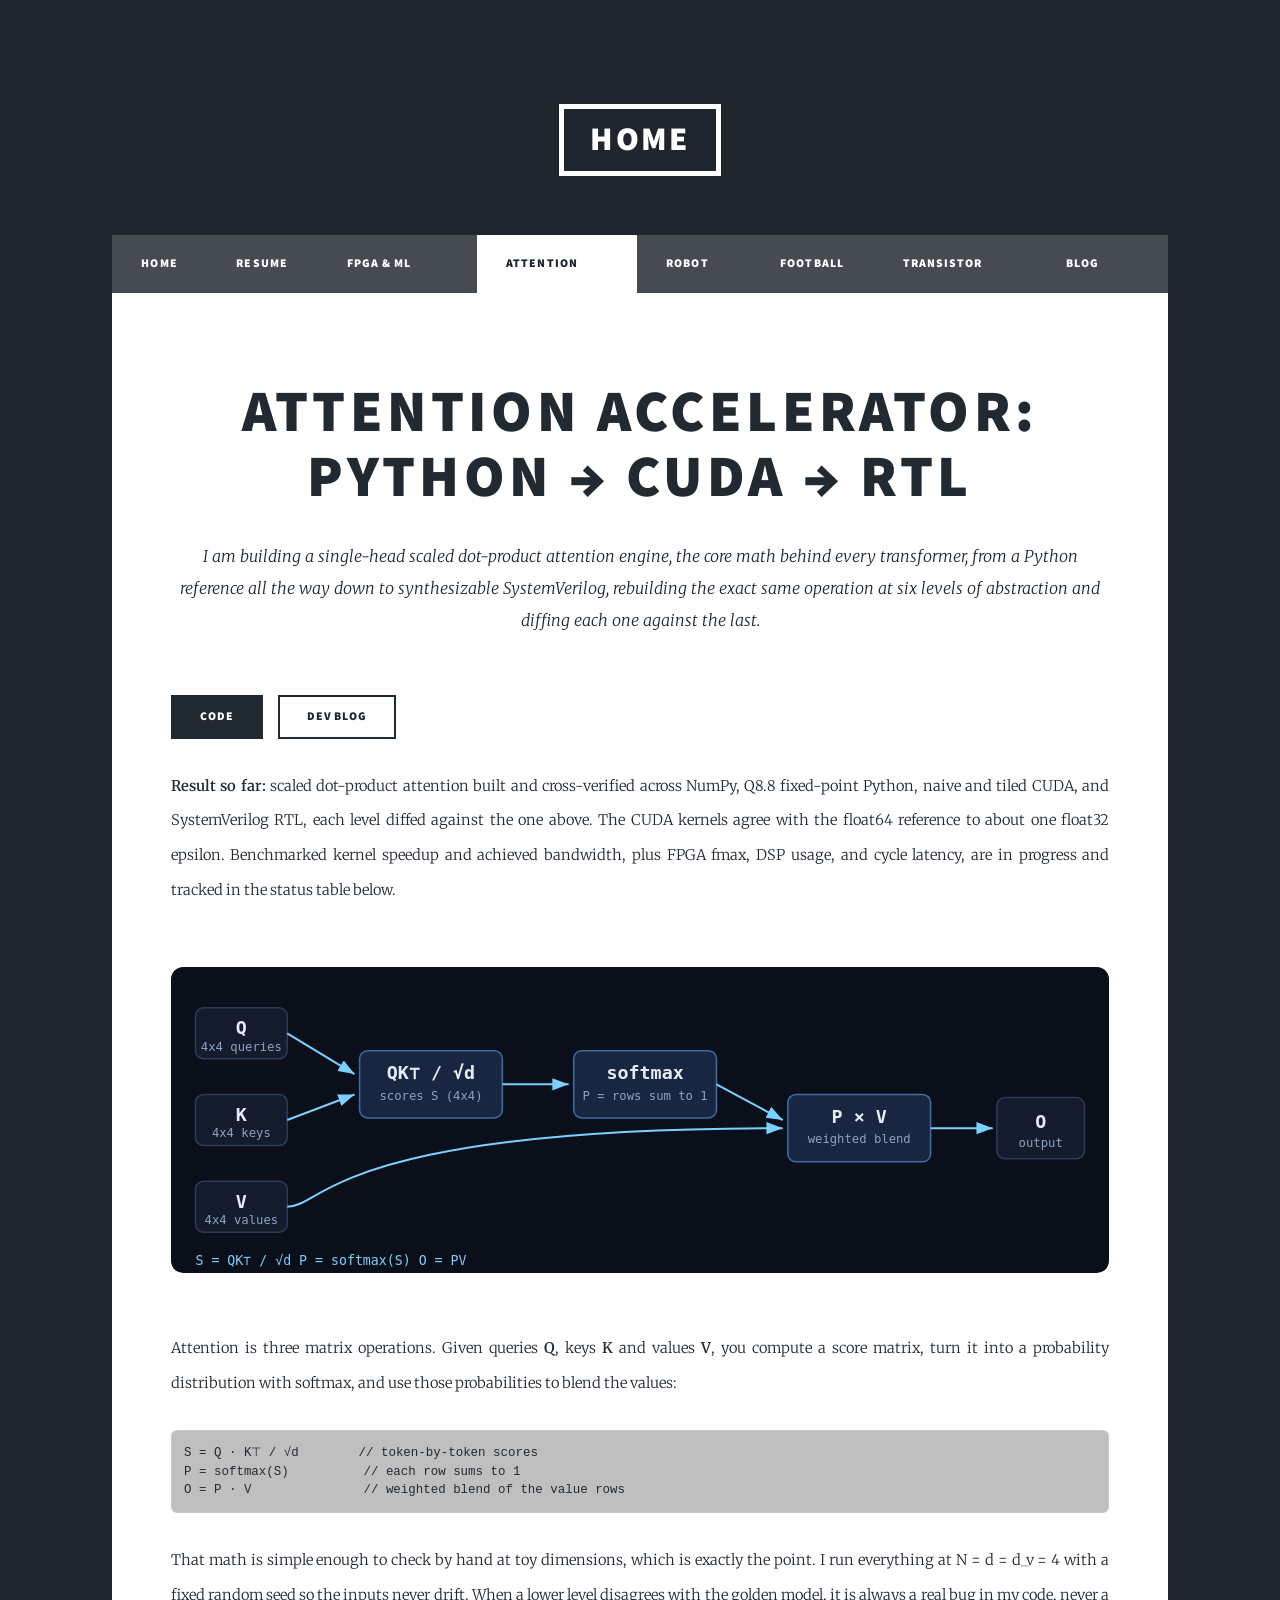
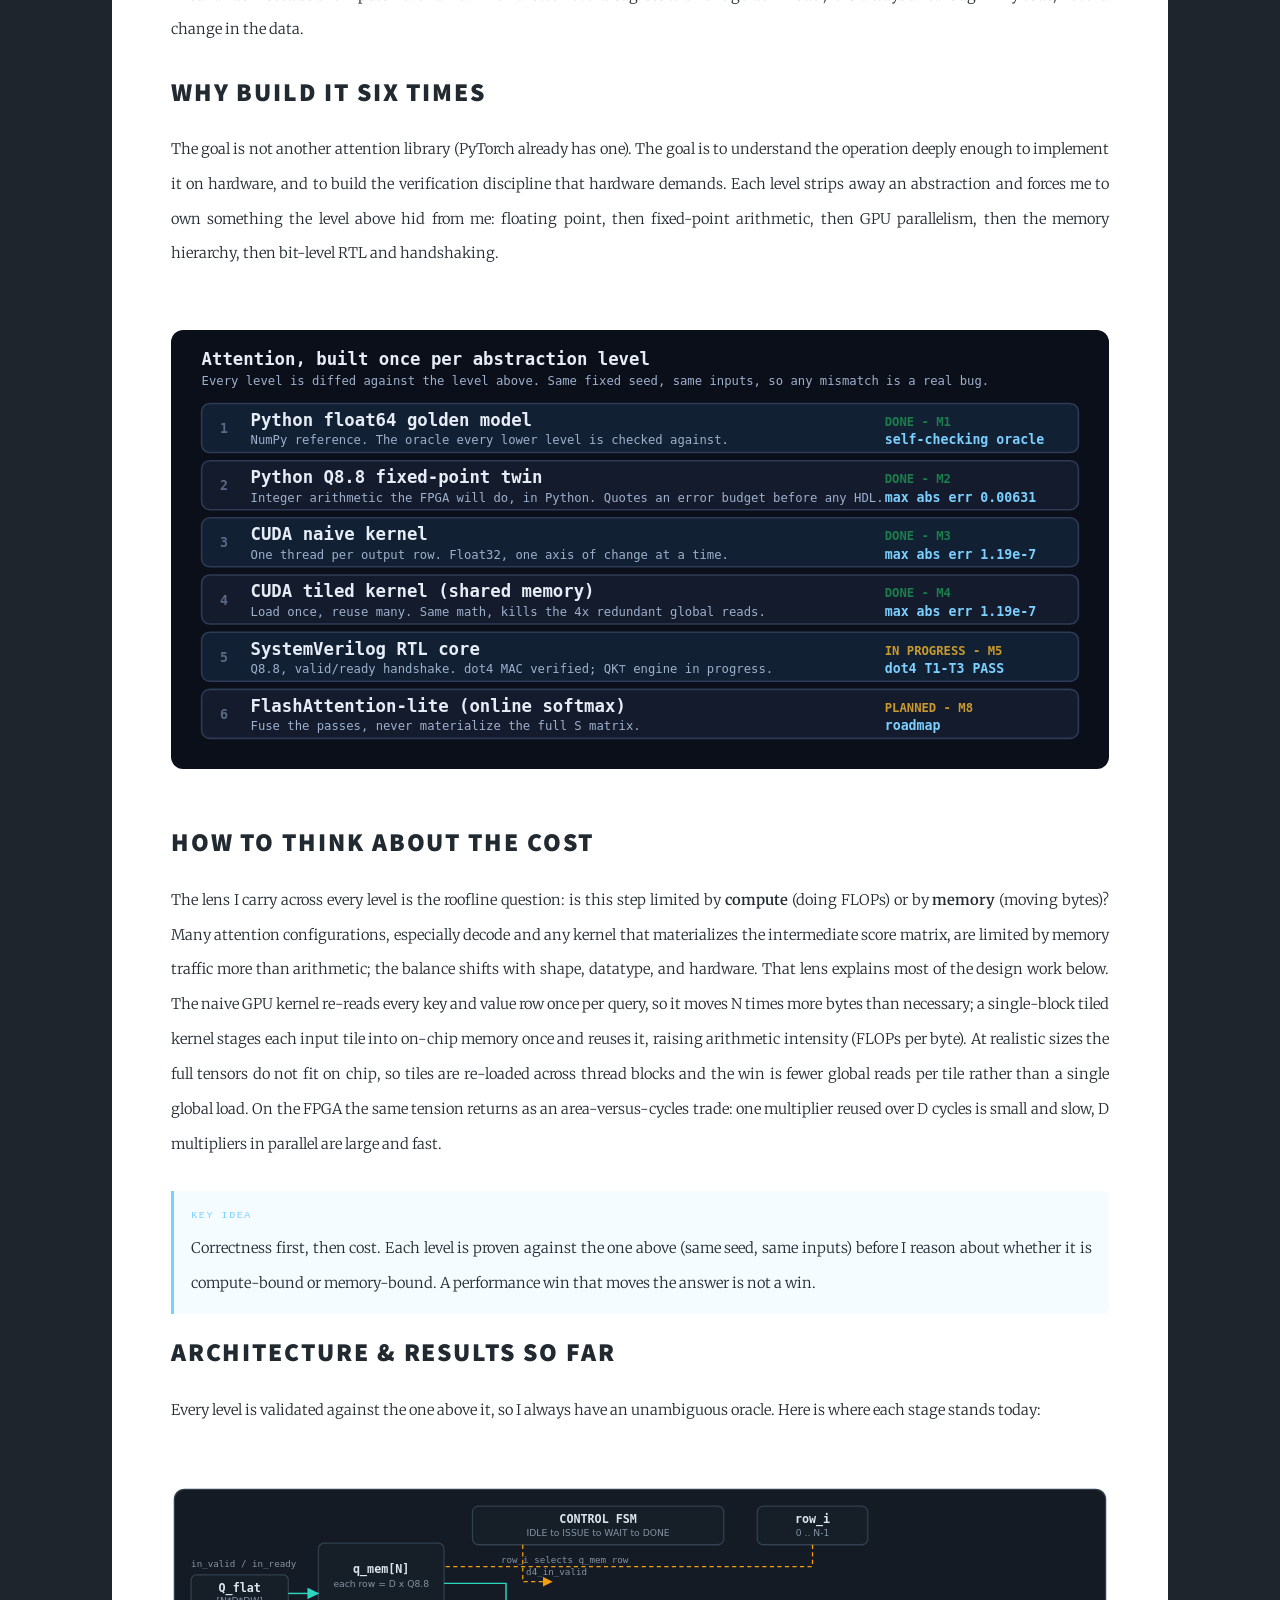
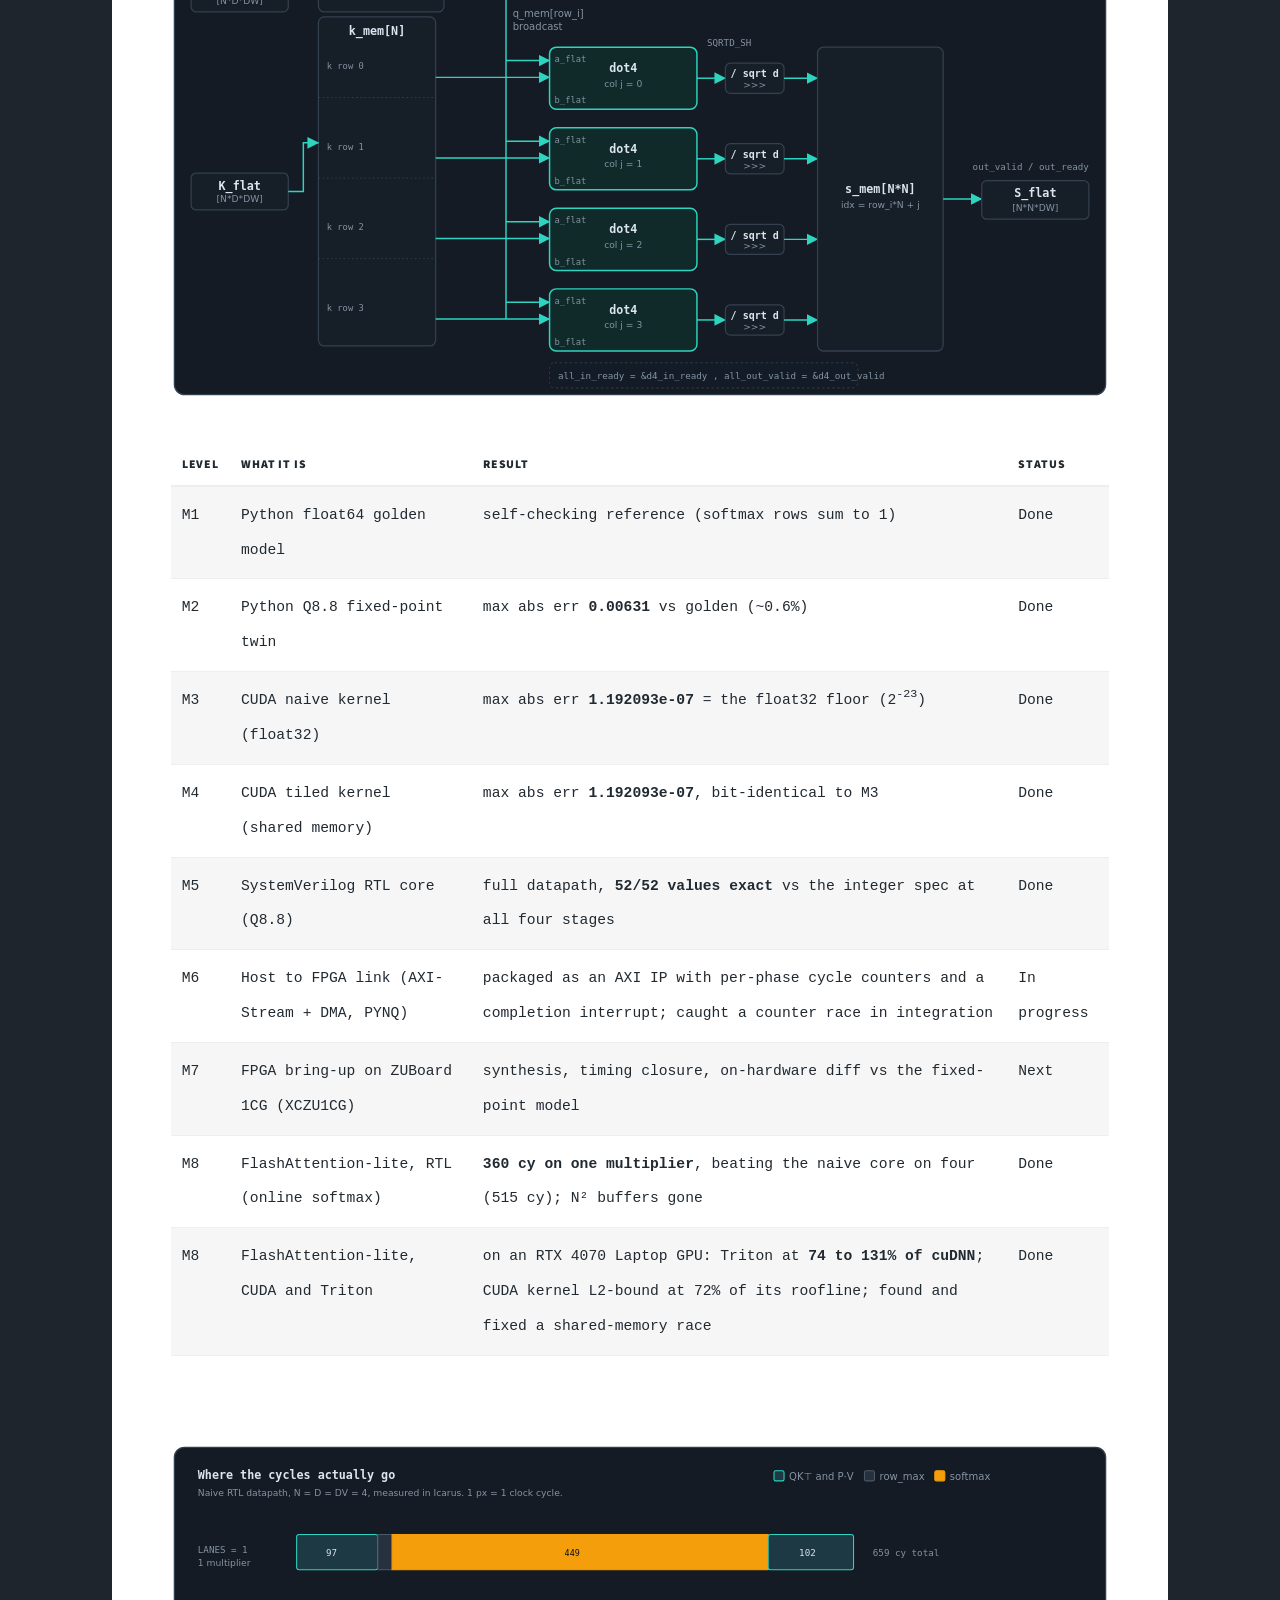
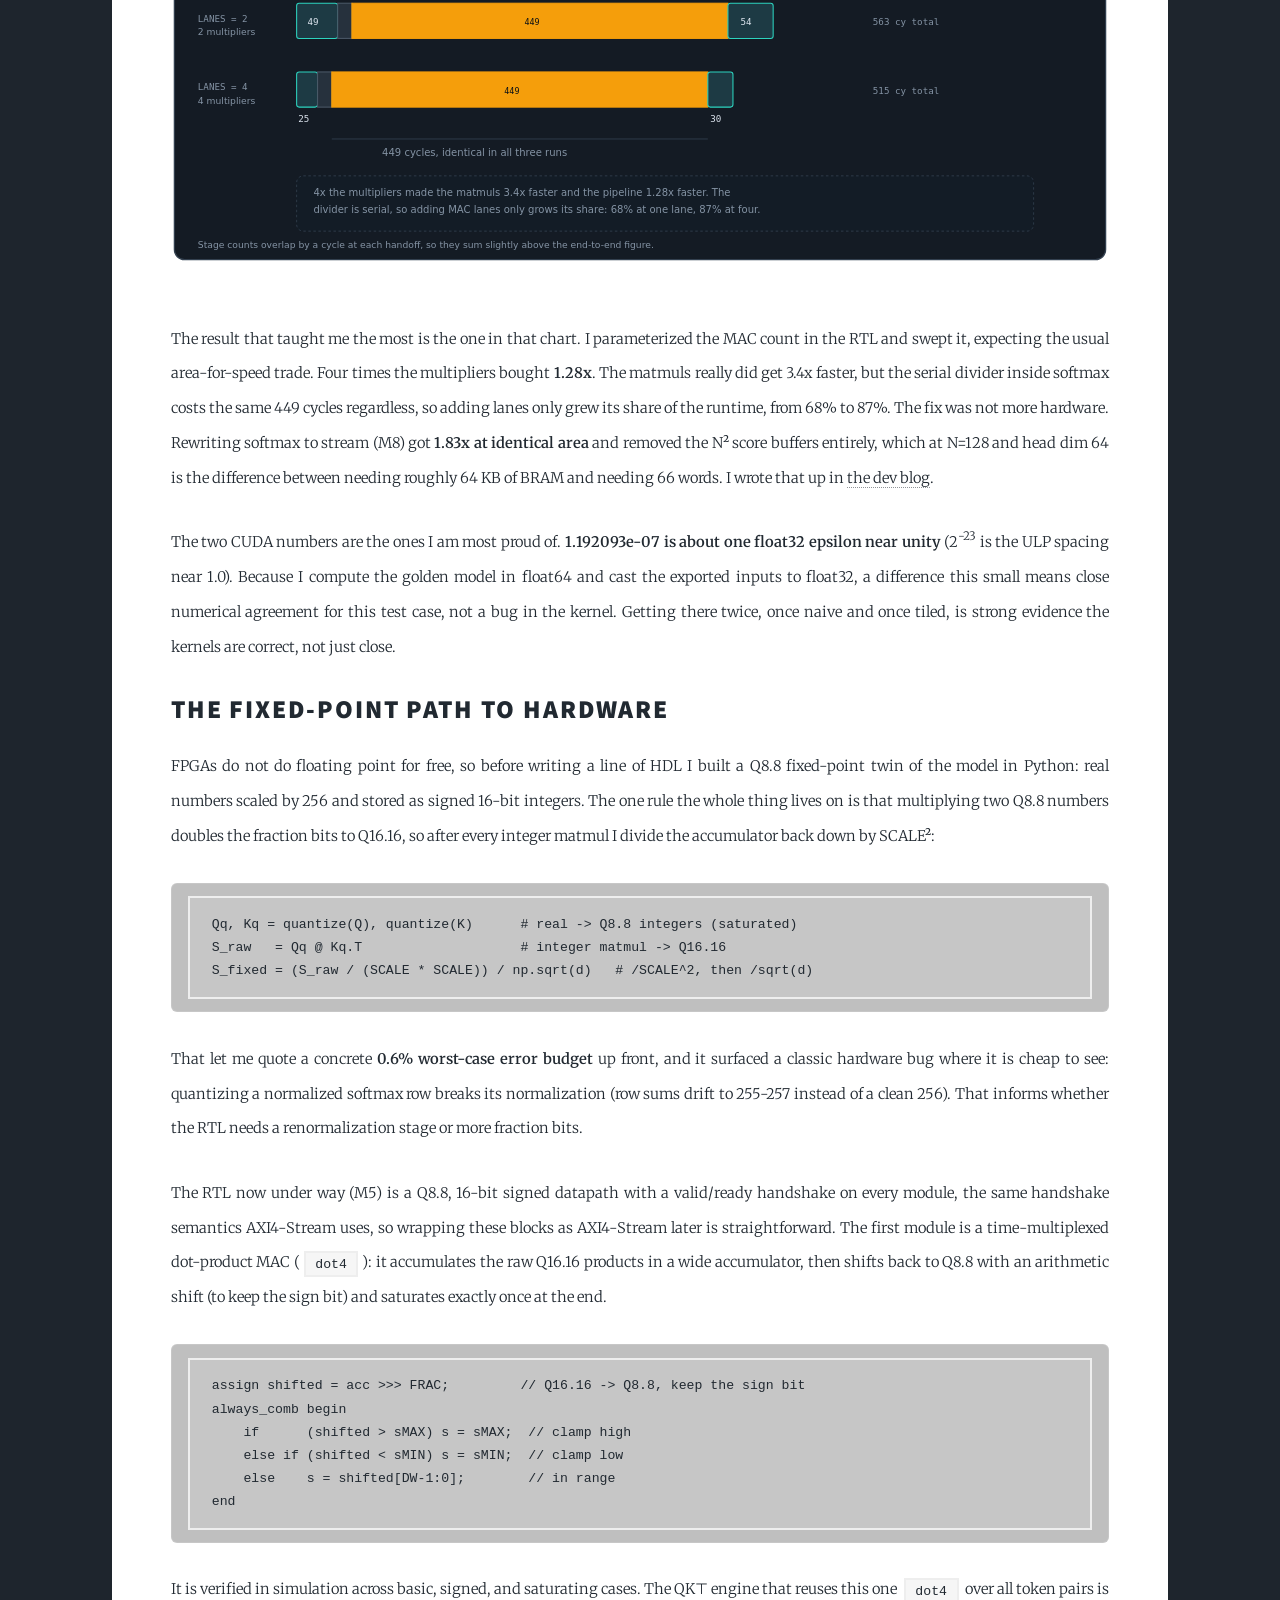
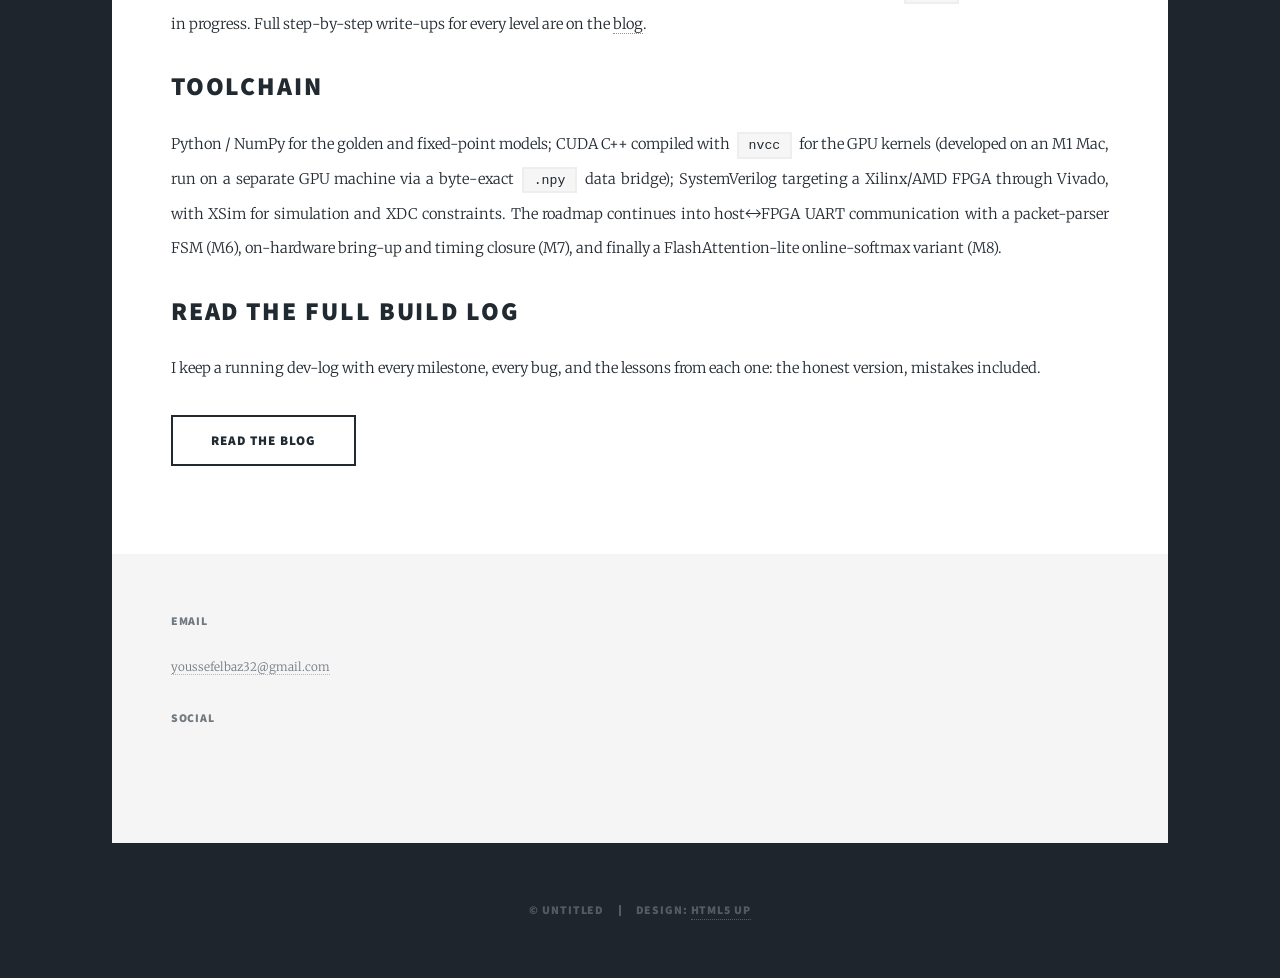
==== commit 63db4e65: "Blog: M8 on a real GPU, the race, the baseline, and the roofline New entry for the first run on an R" ====
--- a/Attention_Accelerator.html
+++ b/Attention_Accelerator.html
@@ -97,7 +97,7 @@
 											<tr><td>M6</td><td>Host to FPGA link (AXI-Stream + DMA, PYNQ)</td><td>packaged as an AXI IP with per-phase cycle counters and a completion interrupt; caught a counter race in integration</td><td>In progress</td></tr>
 											<tr><td>M7</td><td>FPGA bring-up on ZUBoard 1CG (XCZU1CG)</td><td>synthesis, timing closure, on-hardware diff vs the fixed-point model</td><td>Next</td></tr>
 											<tr><td>M8</td><td>FlashAttention-lite, RTL (online softmax)</td><td><b>360 cy on one multiplier</b>, beating the naive core on four (515 cy); N&#178; buffers gone</td><td>Done</td></tr>
-											<tr><td>M8</td><td>FlashAttention-lite, CUDA and Triton</td><td>fused kernel verified on CPU at N=512 including causal and ragged tiles</td><td>Code done, timings pending GPU</td></tr>
+											<tr><td>M8</td><td>FlashAttention-lite, CUDA and Triton</td><td>on an RTX 4070 Laptop GPU: Triton at <b>74 to 131% of cuDNN</b>; CUDA kernel L2-bound at 72% of its roofline; found and fixed a shared-memory race</td><td>Done</td></tr>
 										</tbody>
 									</table>
 								</div>
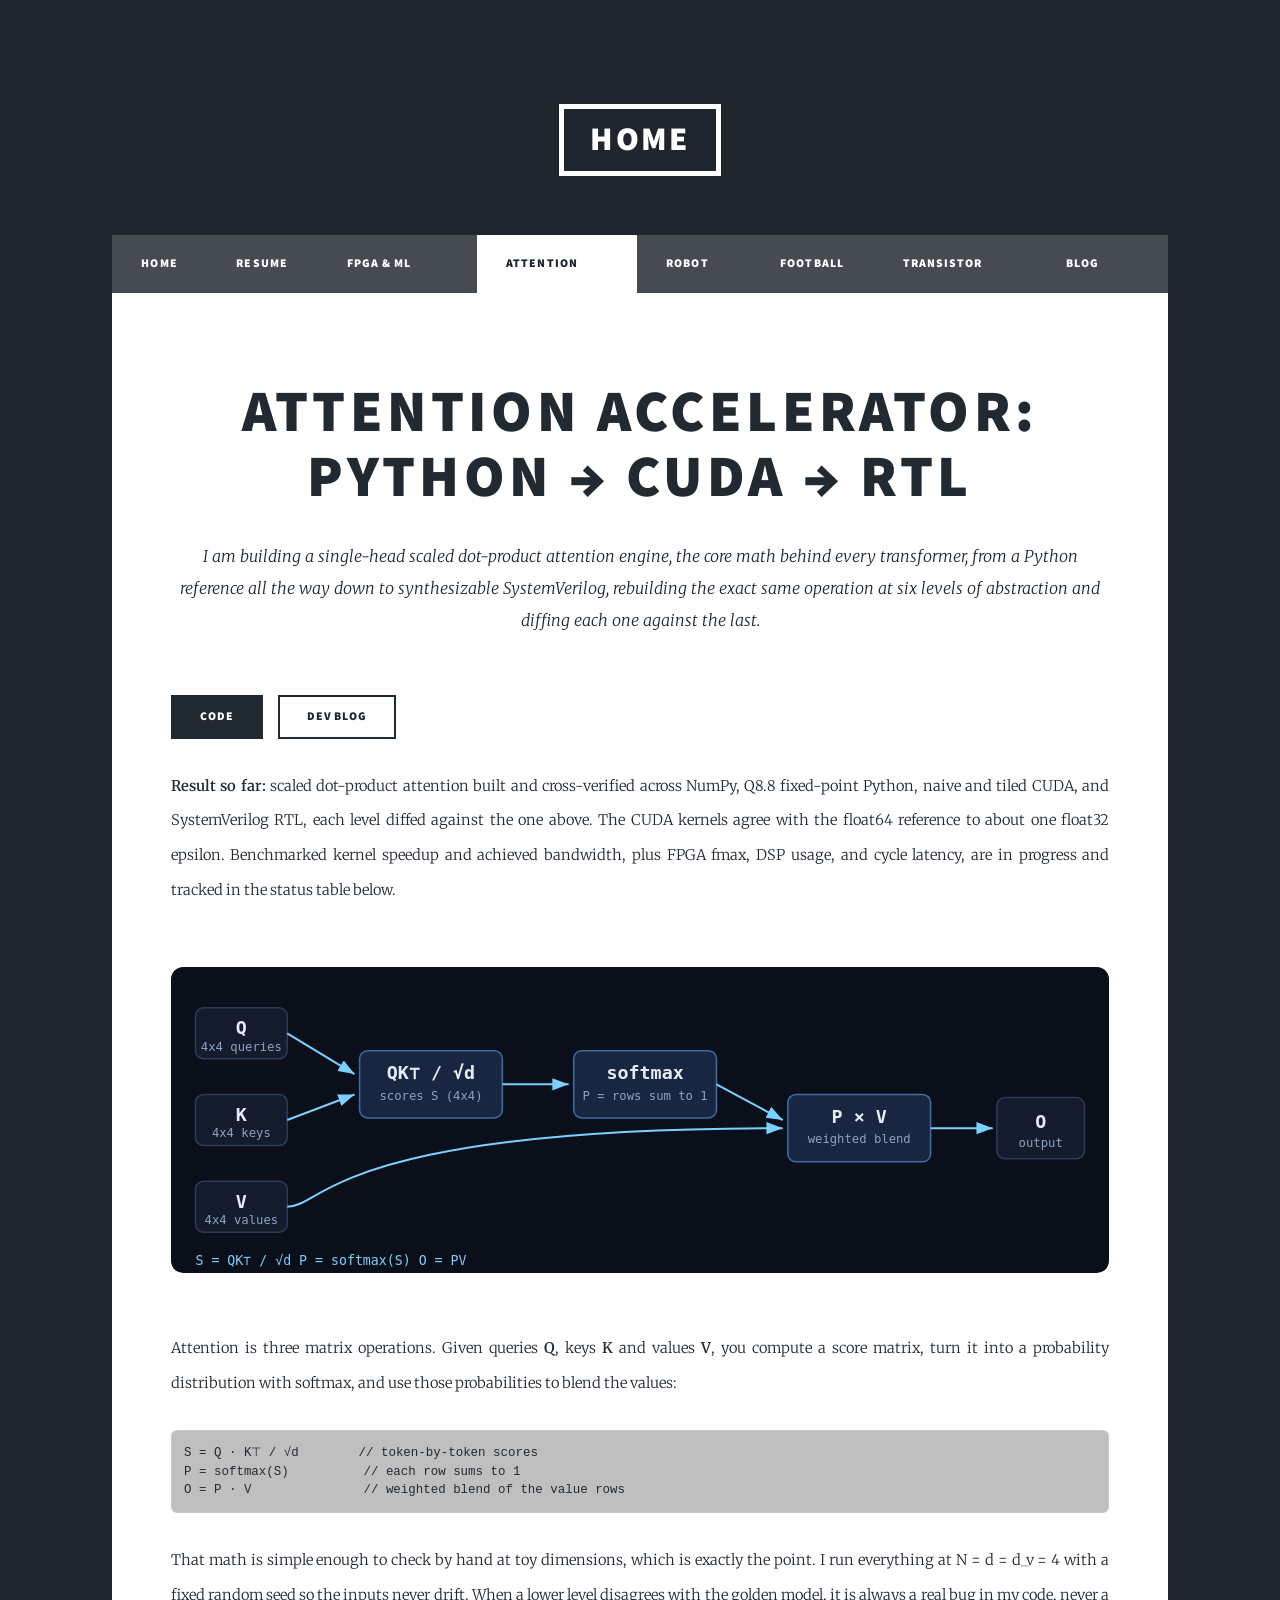
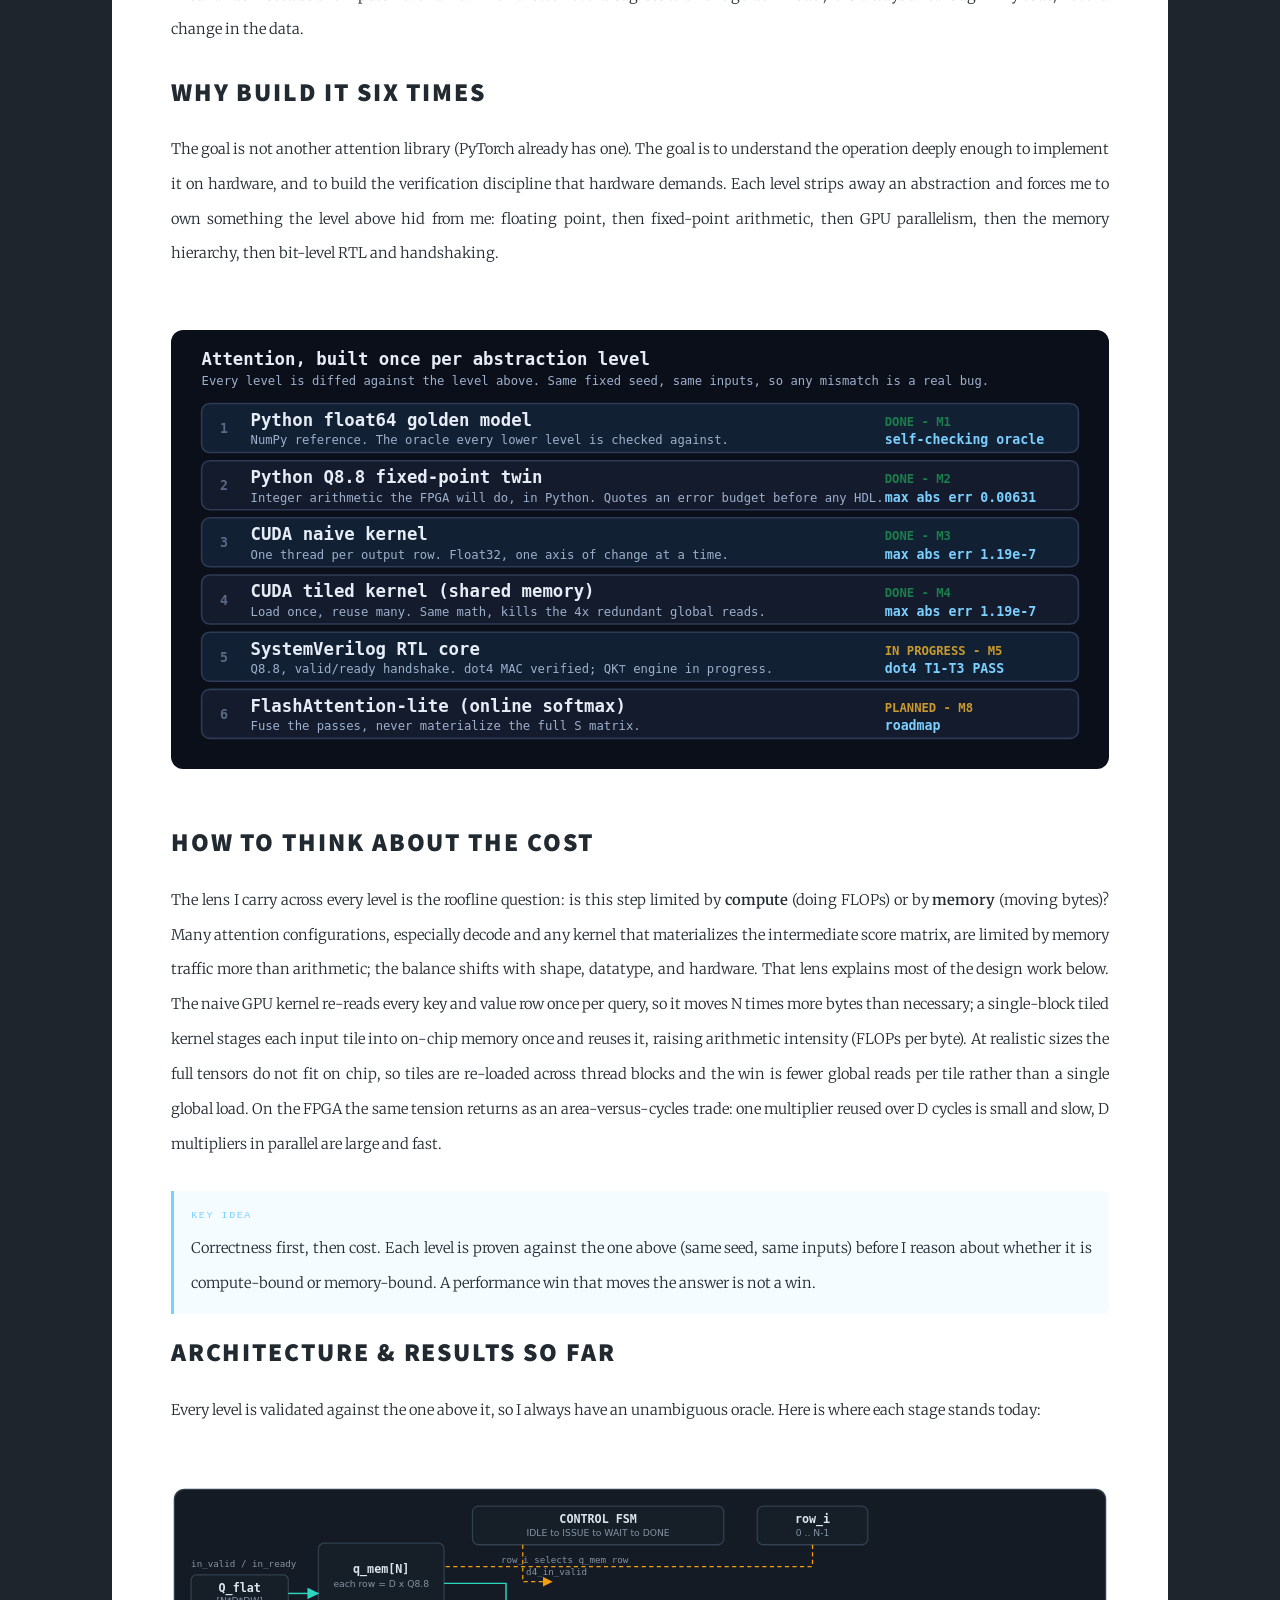
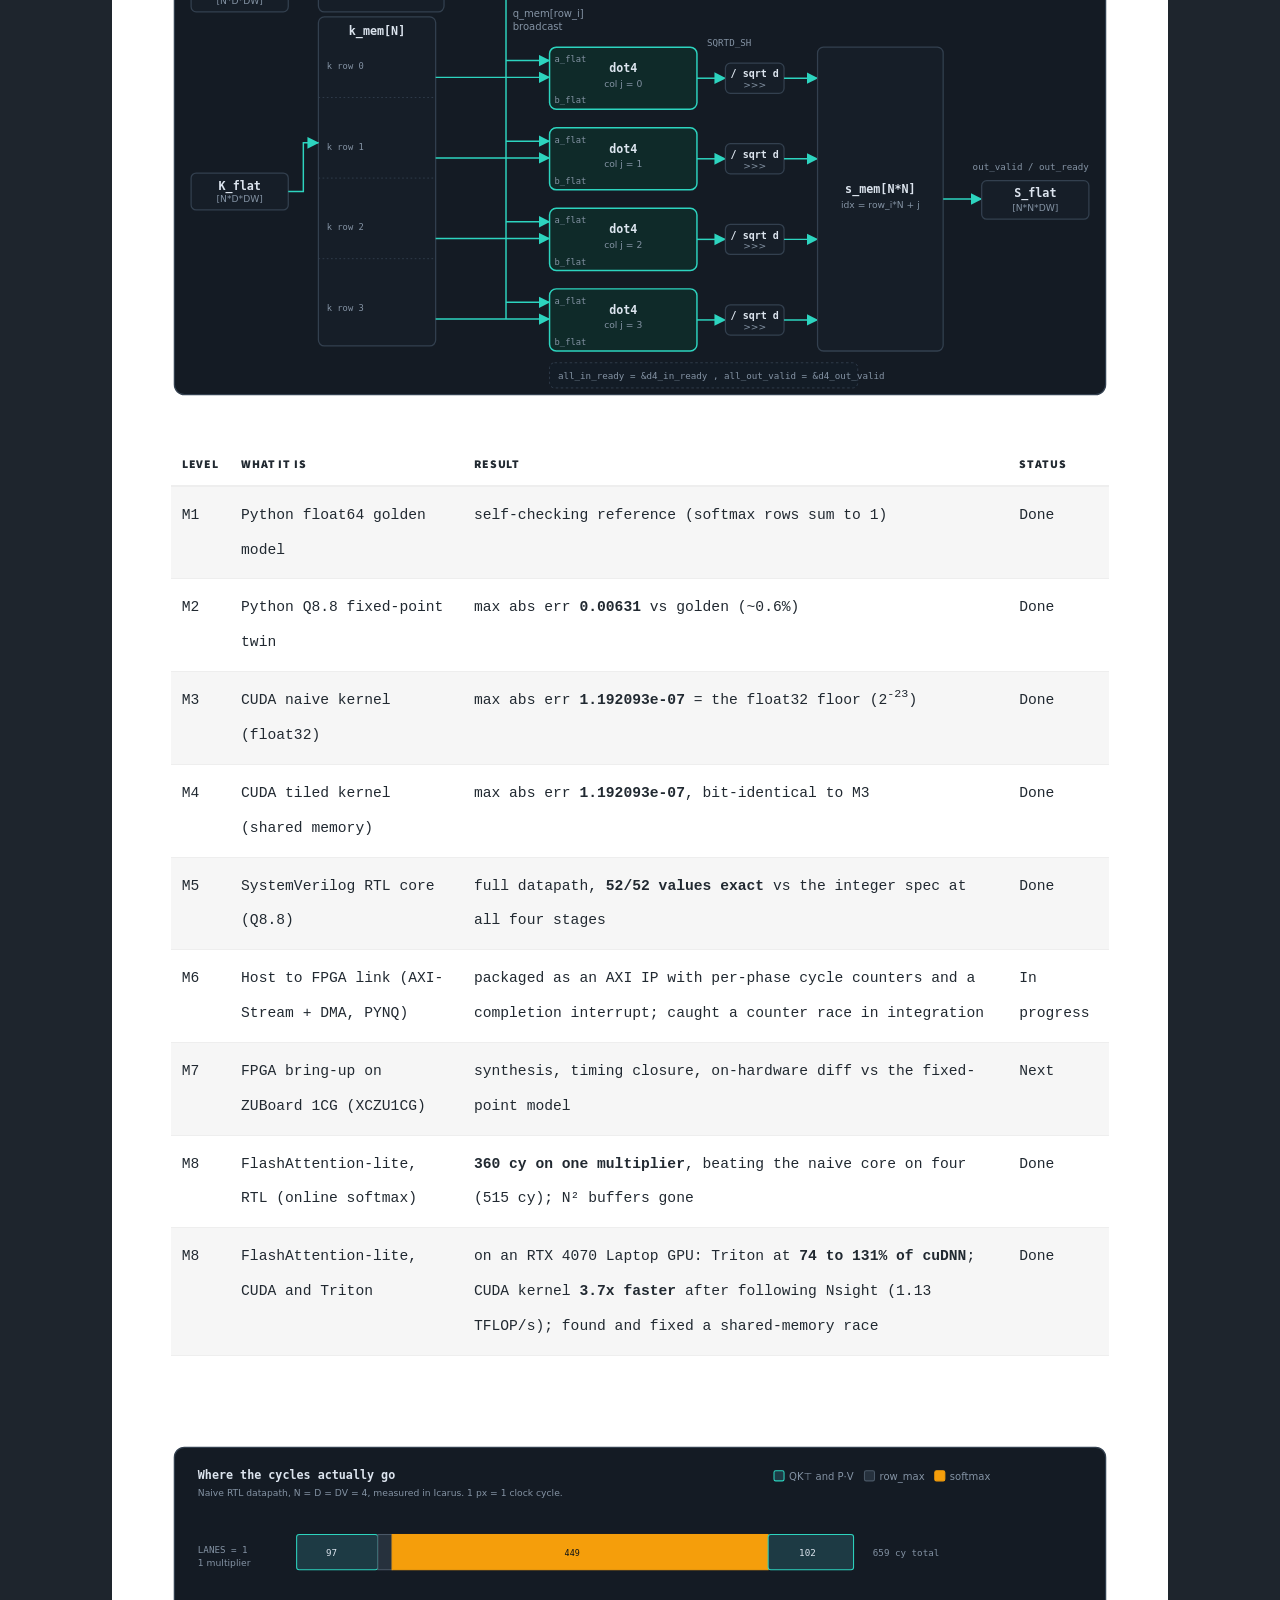
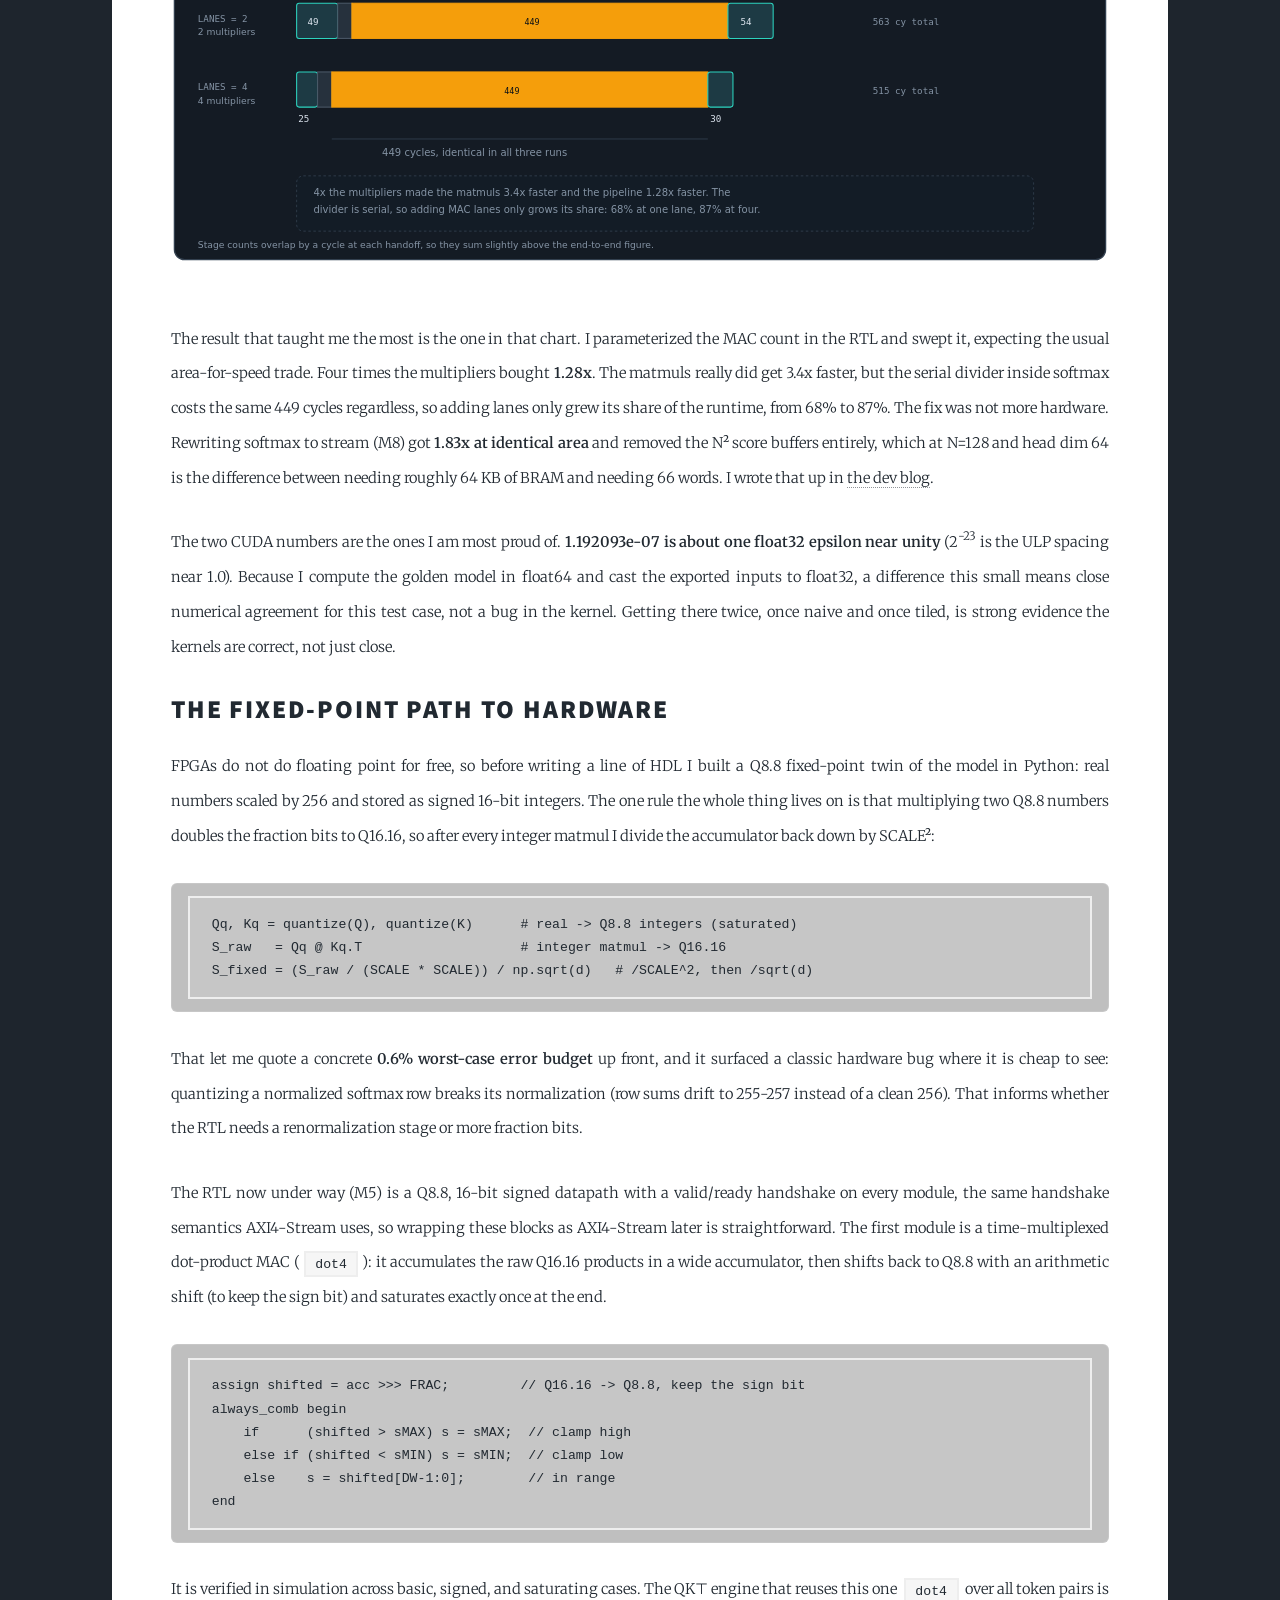
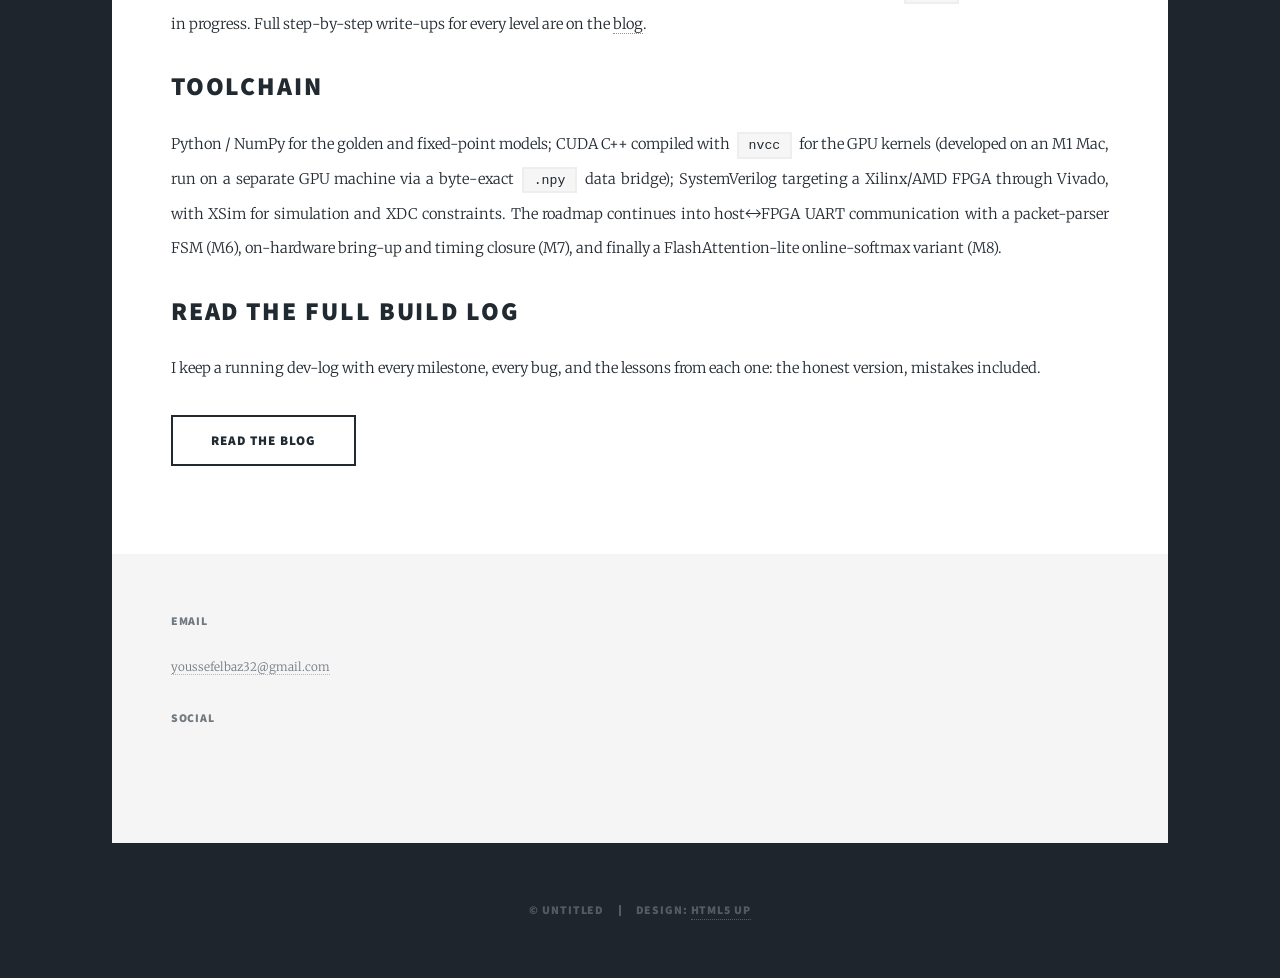
==== commit a7e05155: "Blog: following the Nsight profile to a 3.7x faster CUDA kernel New entry: Nsight confirmed the mode" ====
--- a/Attention_Accelerator.html
+++ b/Attention_Accelerator.html
@@ -97,7 +97,7 @@
 											<tr><td>M6</td><td>Host to FPGA link (AXI-Stream + DMA, PYNQ)</td><td>packaged as an AXI IP with per-phase cycle counters and a completion interrupt; caught a counter race in integration</td><td>In progress</td></tr>
 											<tr><td>M7</td><td>FPGA bring-up on ZUBoard 1CG (XCZU1CG)</td><td>synthesis, timing closure, on-hardware diff vs the fixed-point model</td><td>Next</td></tr>
 											<tr><td>M8</td><td>FlashAttention-lite, RTL (online softmax)</td><td><b>360 cy on one multiplier</b>, beating the naive core on four (515 cy); N&#178; buffers gone</td><td>Done</td></tr>
-											<tr><td>M8</td><td>FlashAttention-lite, CUDA and Triton</td><td>on an RTX 4070 Laptop GPU: Triton at <b>74 to 131% of cuDNN</b>; CUDA kernel L2-bound at 72% of its roofline; found and fixed a shared-memory race</td><td>Done</td></tr>
+											<tr><td>M8</td><td>FlashAttention-lite, CUDA and Triton</td><td>on an RTX 4070 Laptop GPU: Triton at <b>74 to 131% of cuDNN</b>; CUDA kernel <b>3.7x faster</b> after following Nsight (1.13 TFLOP/s); found and fixed a shared-memory race</td><td>Done</td></tr>
 										</tbody>
 									</table>
 								</div>
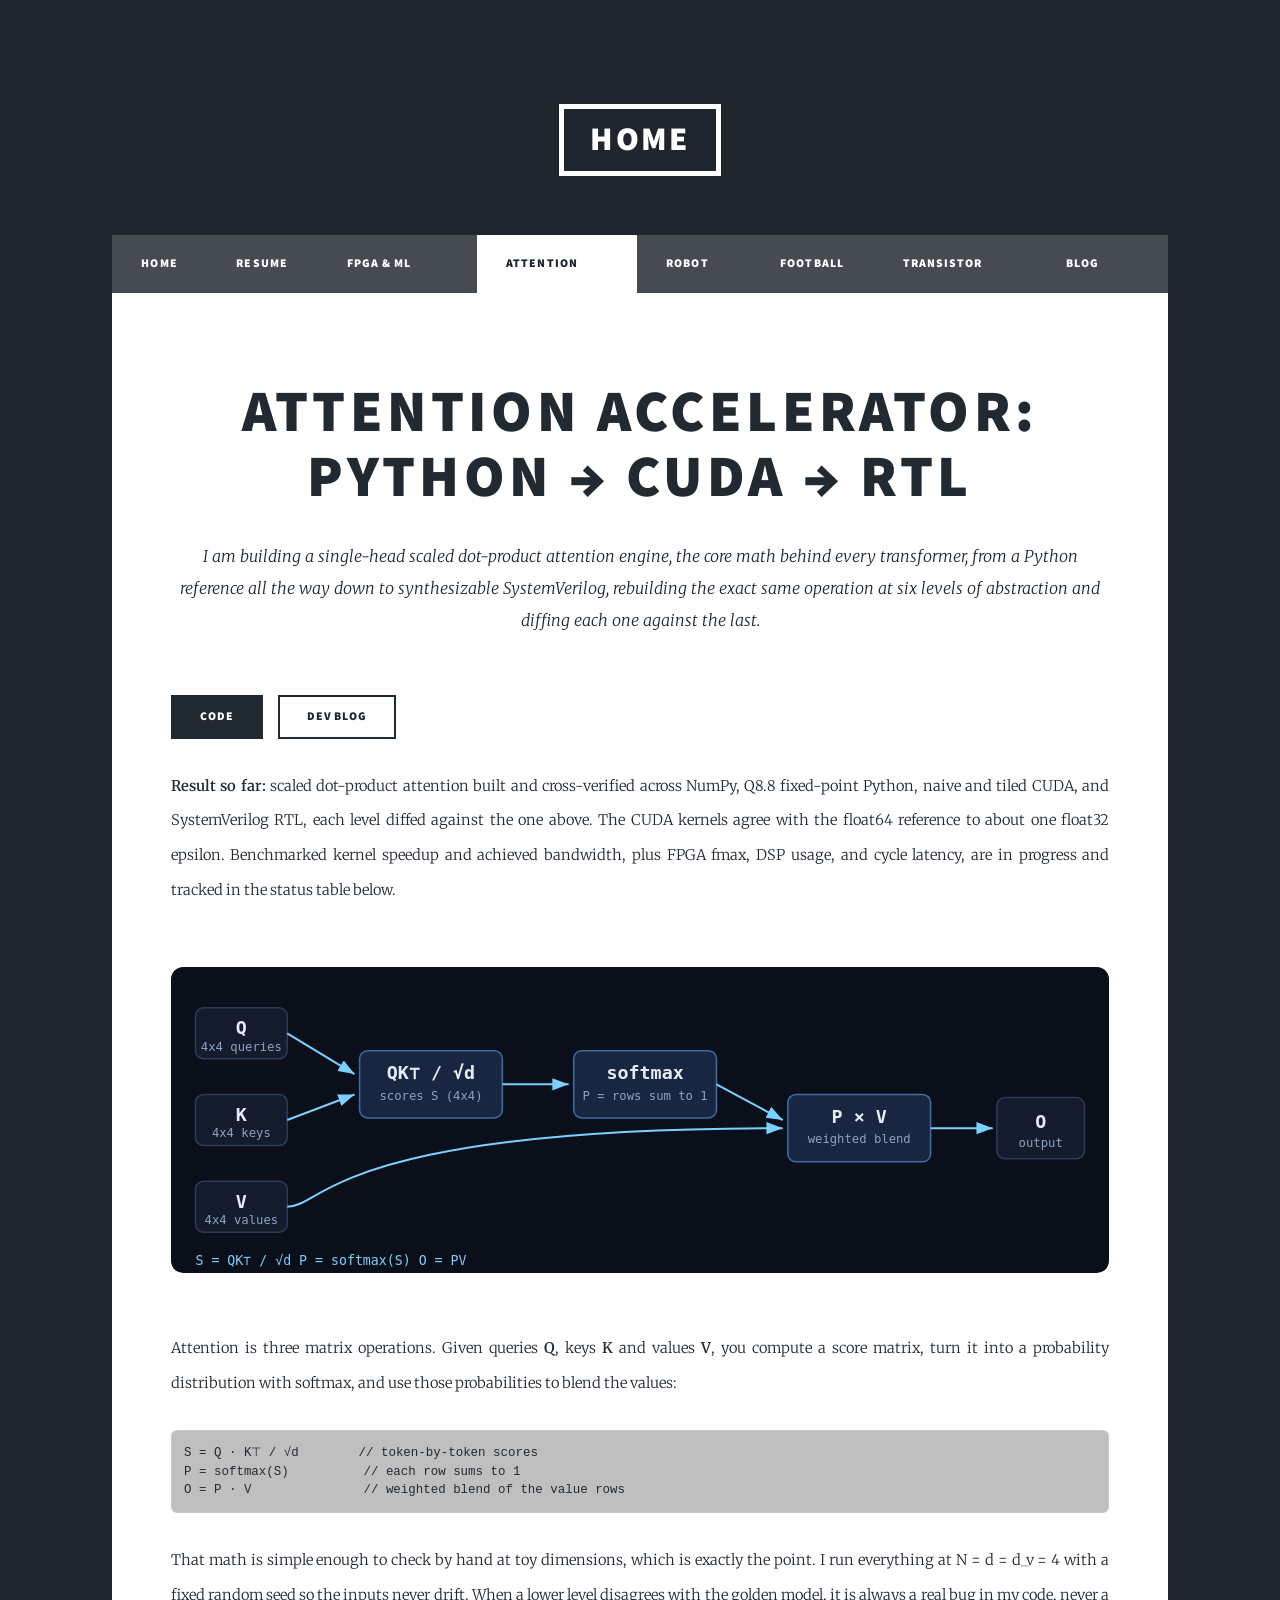
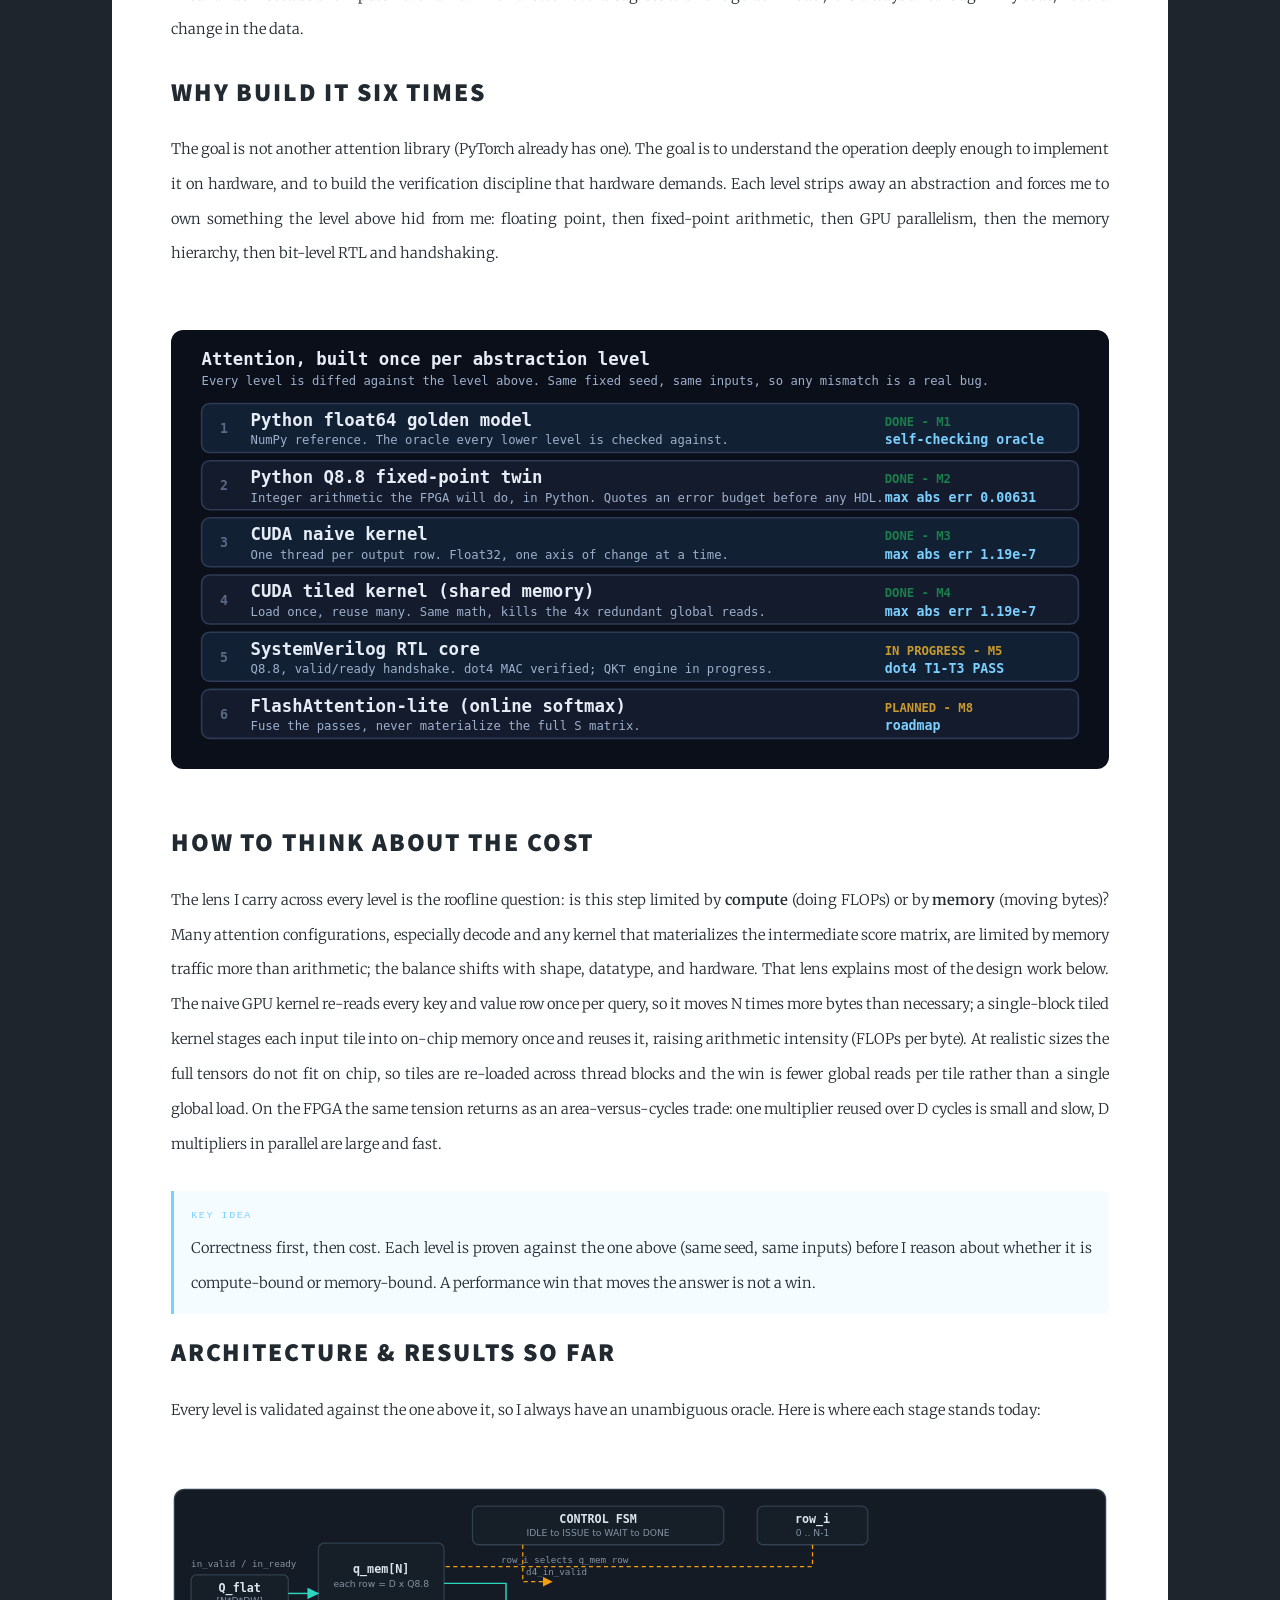
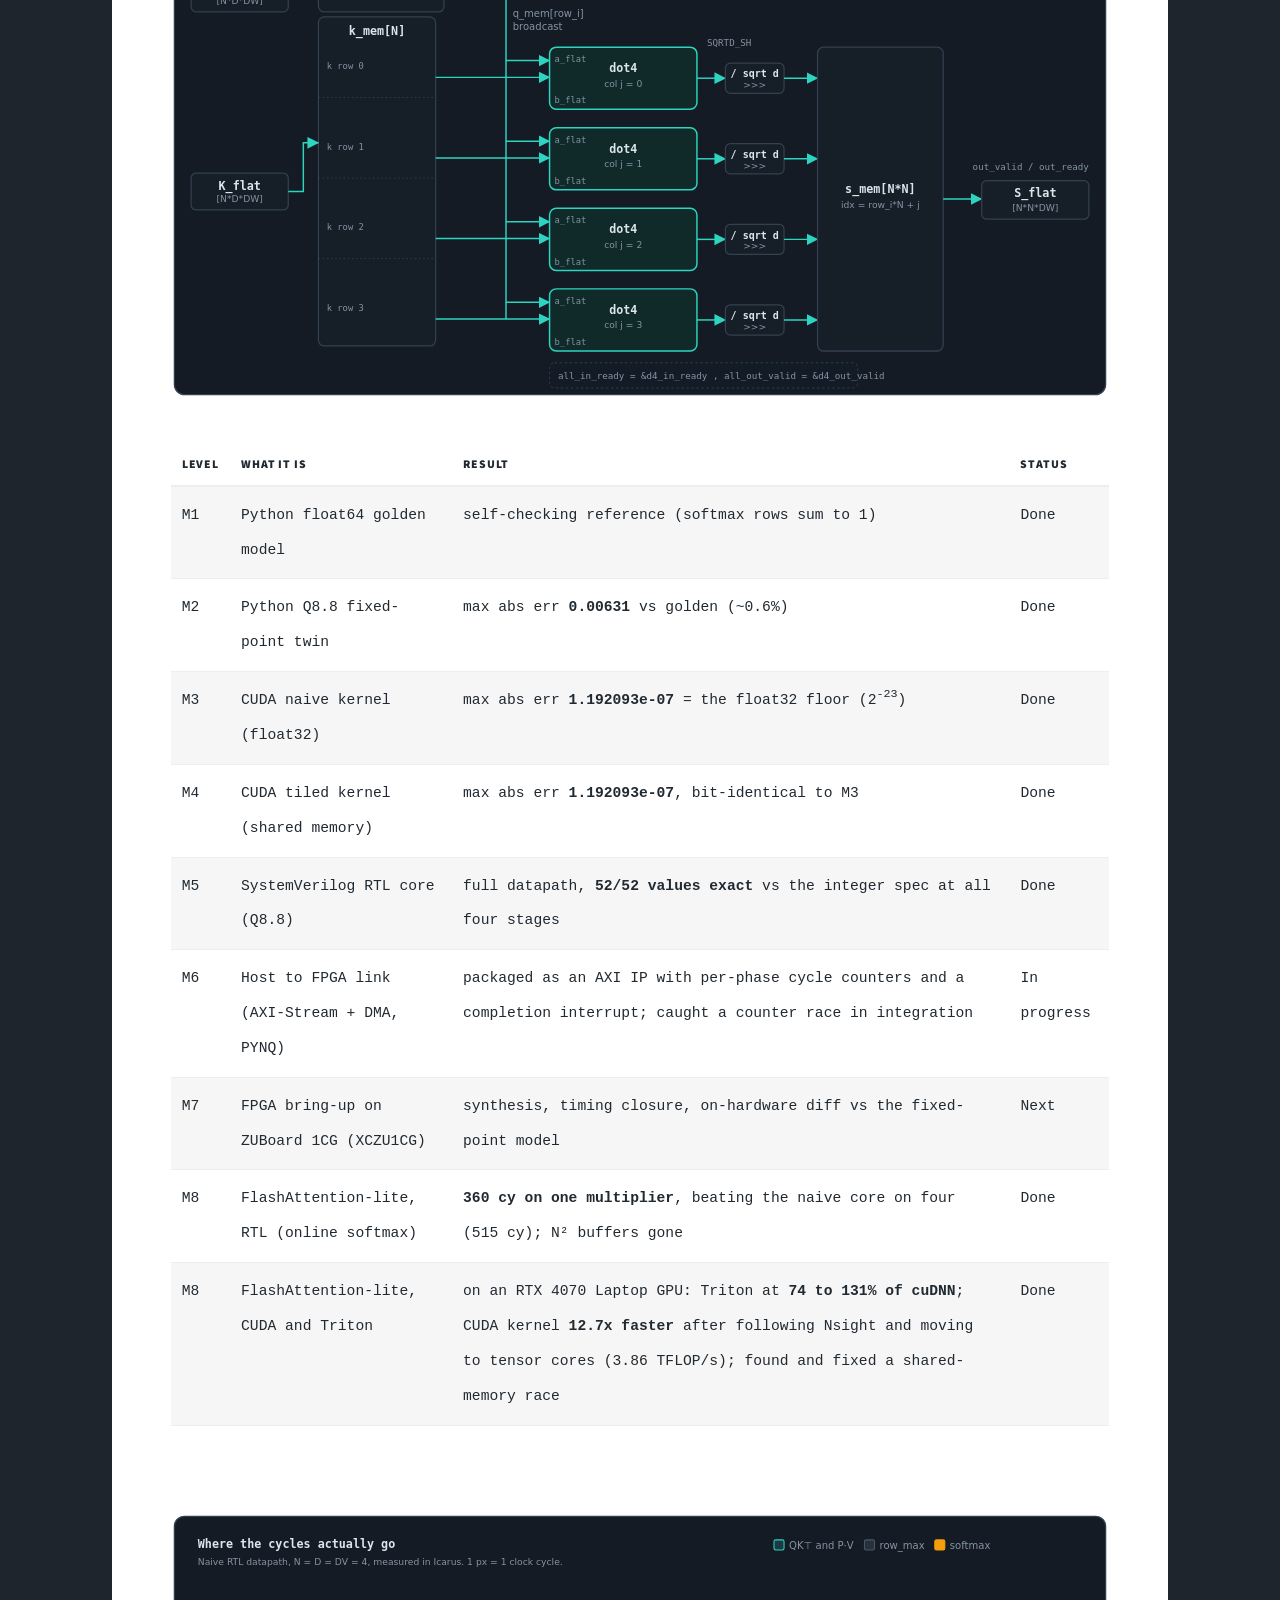
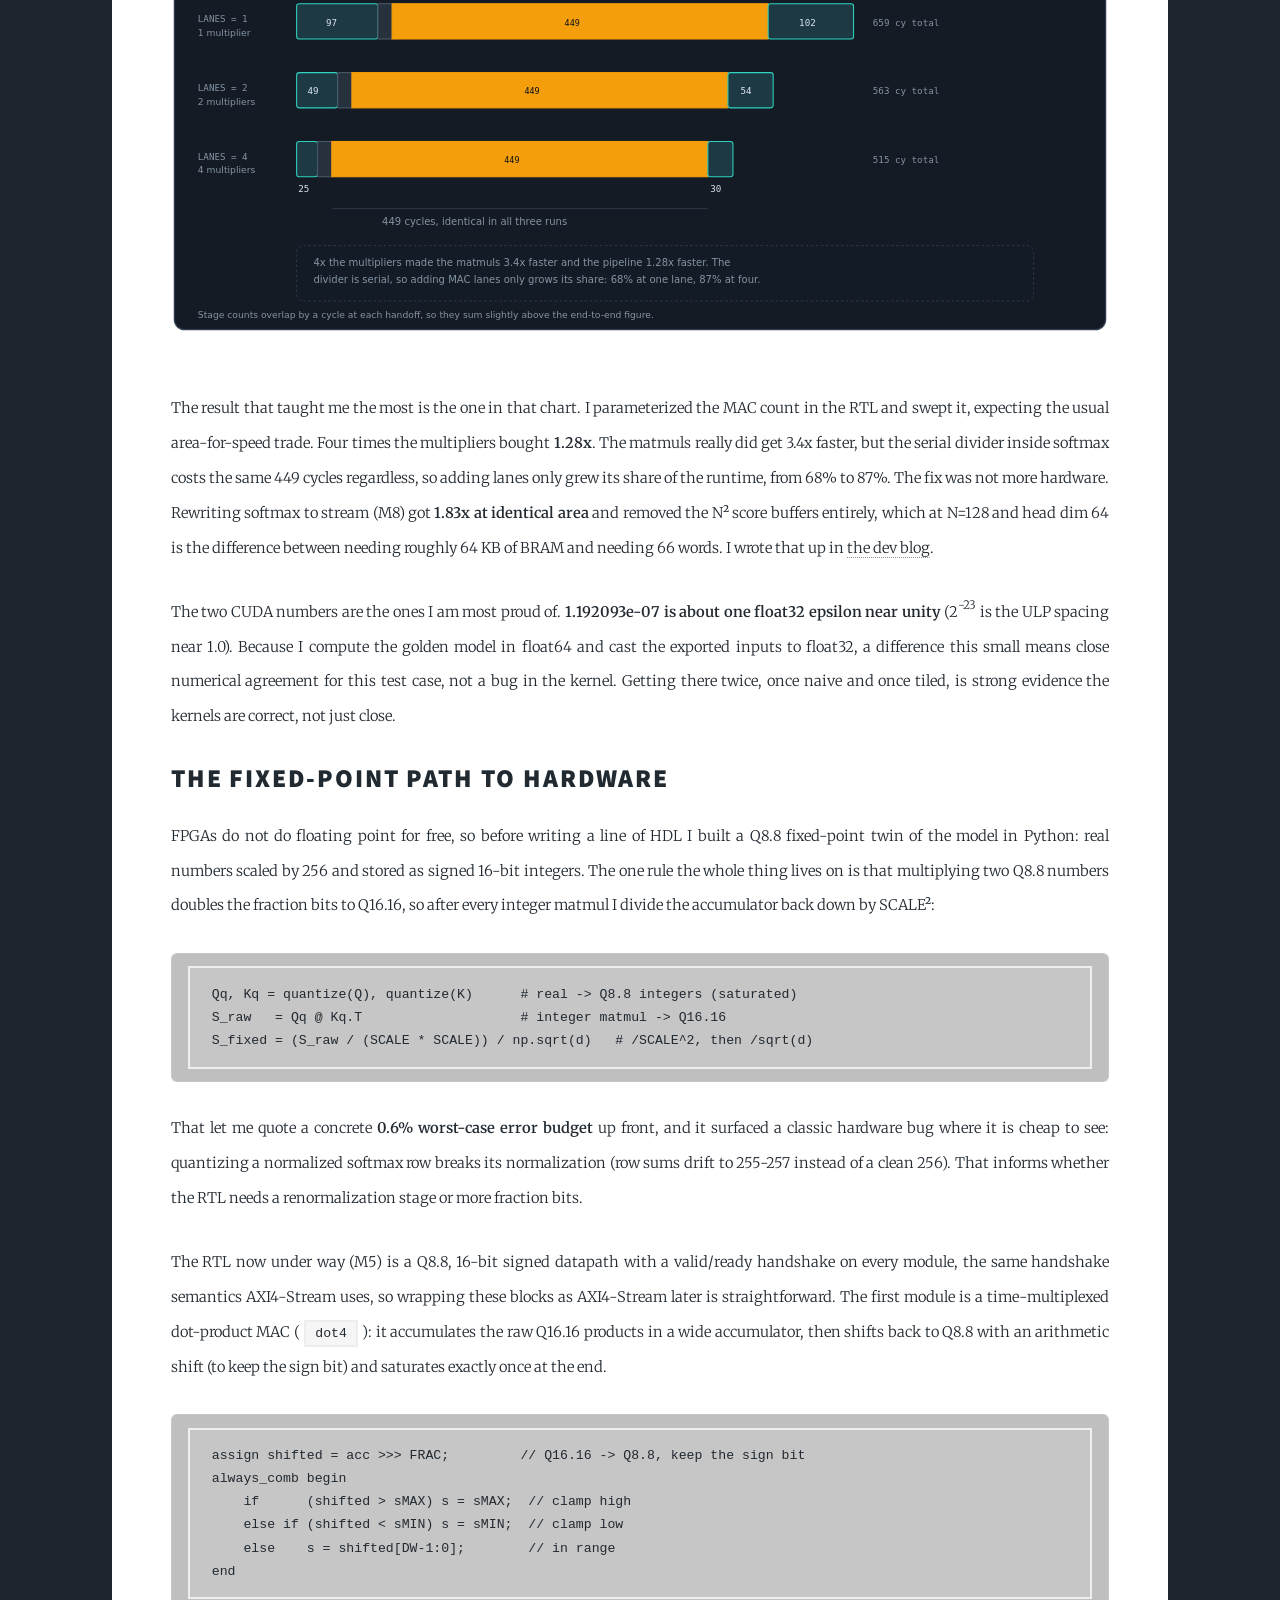
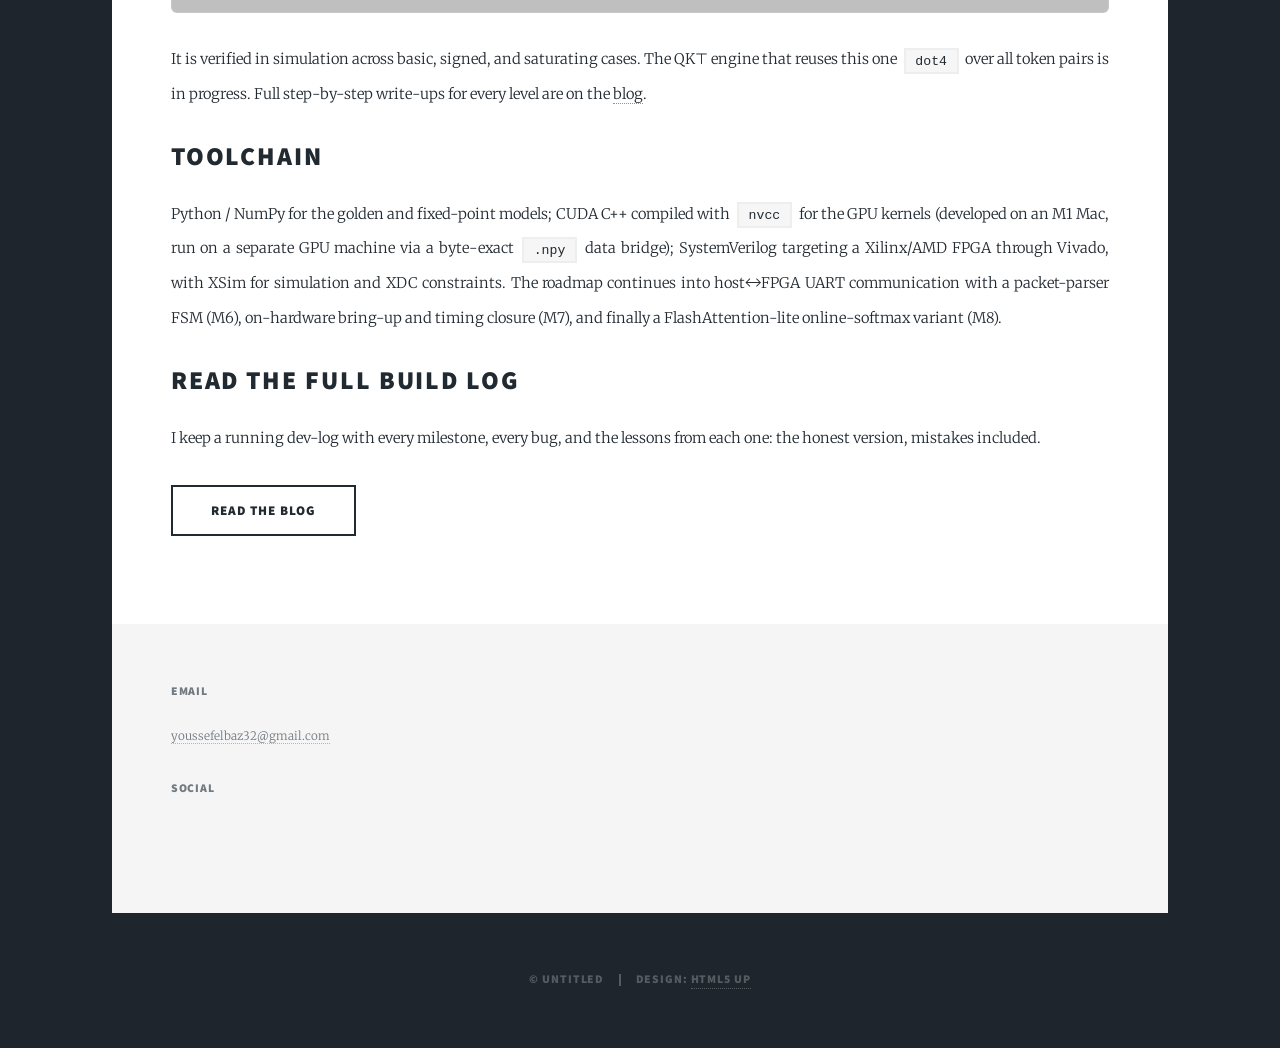
==== commit 13422228: "Blog: tensor cores, three figures, and a corrected L2 ceiling New entry for the fp16 WMMA kernel (2." ====
--- a/Attention_Accelerator.html
+++ b/Attention_Accelerator.html
@@ -97,7 +97,7 @@
 											<tr><td>M6</td><td>Host to FPGA link (AXI-Stream + DMA, PYNQ)</td><td>packaged as an AXI IP with per-phase cycle counters and a completion interrupt; caught a counter race in integration</td><td>In progress</td></tr>
 											<tr><td>M7</td><td>FPGA bring-up on ZUBoard 1CG (XCZU1CG)</td><td>synthesis, timing closure, on-hardware diff vs the fixed-point model</td><td>Next</td></tr>
 											<tr><td>M8</td><td>FlashAttention-lite, RTL (online softmax)</td><td><b>360 cy on one multiplier</b>, beating the naive core on four (515 cy); N&#178; buffers gone</td><td>Done</td></tr>
-											<tr><td>M8</td><td>FlashAttention-lite, CUDA and Triton</td><td>on an RTX 4070 Laptop GPU: Triton at <b>74 to 131% of cuDNN</b>; CUDA kernel <b>3.7x faster</b> after following Nsight (1.13 TFLOP/s); found and fixed a shared-memory race</td><td>Done</td></tr>
+											<tr><td>M8</td><td>FlashAttention-lite, CUDA and Triton</td><td>on an RTX 4070 Laptop GPU: Triton at <b>74 to 131% of cuDNN</b>; CUDA kernel <b>12.7x faster</b> after following Nsight and moving to tensor cores (3.86 TFLOP/s); found and fixed a shared-memory race</td><td>Done</td></tr>
 										</tbody>
 									</table>
 								</div>
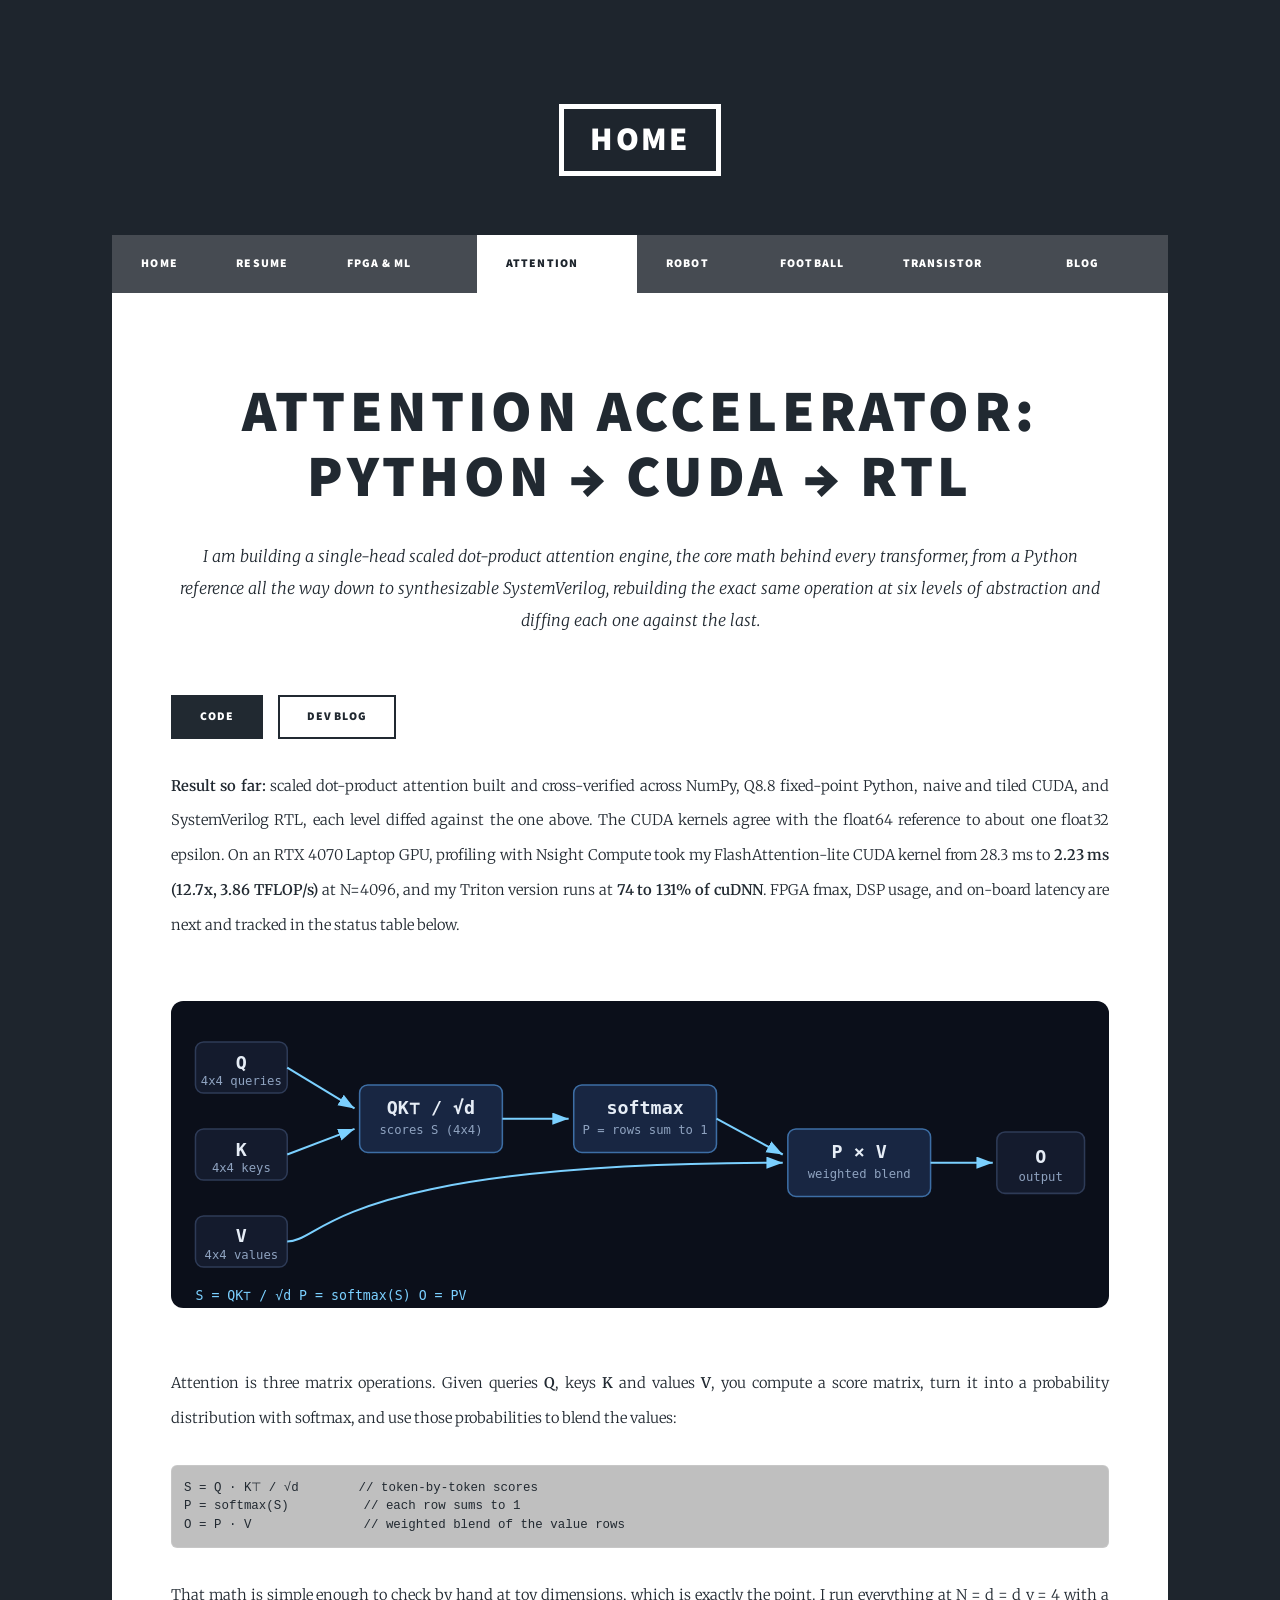
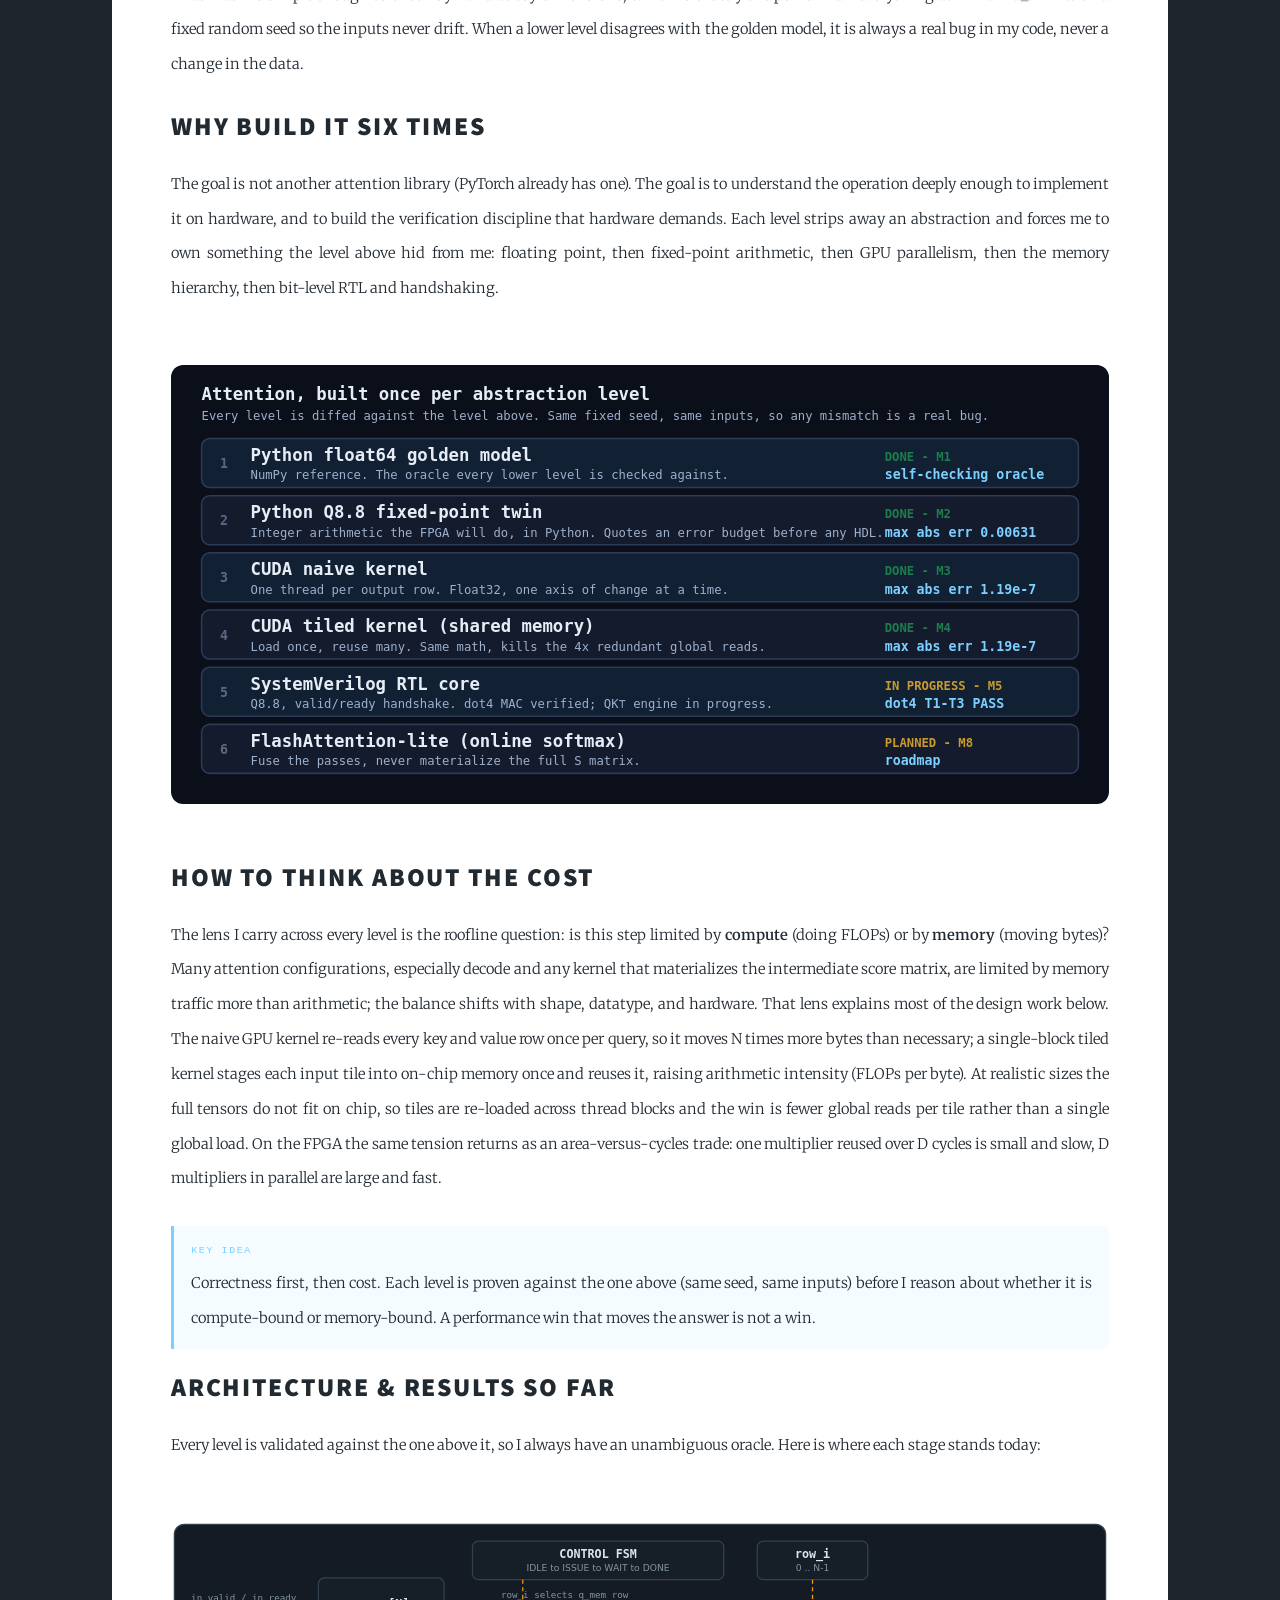
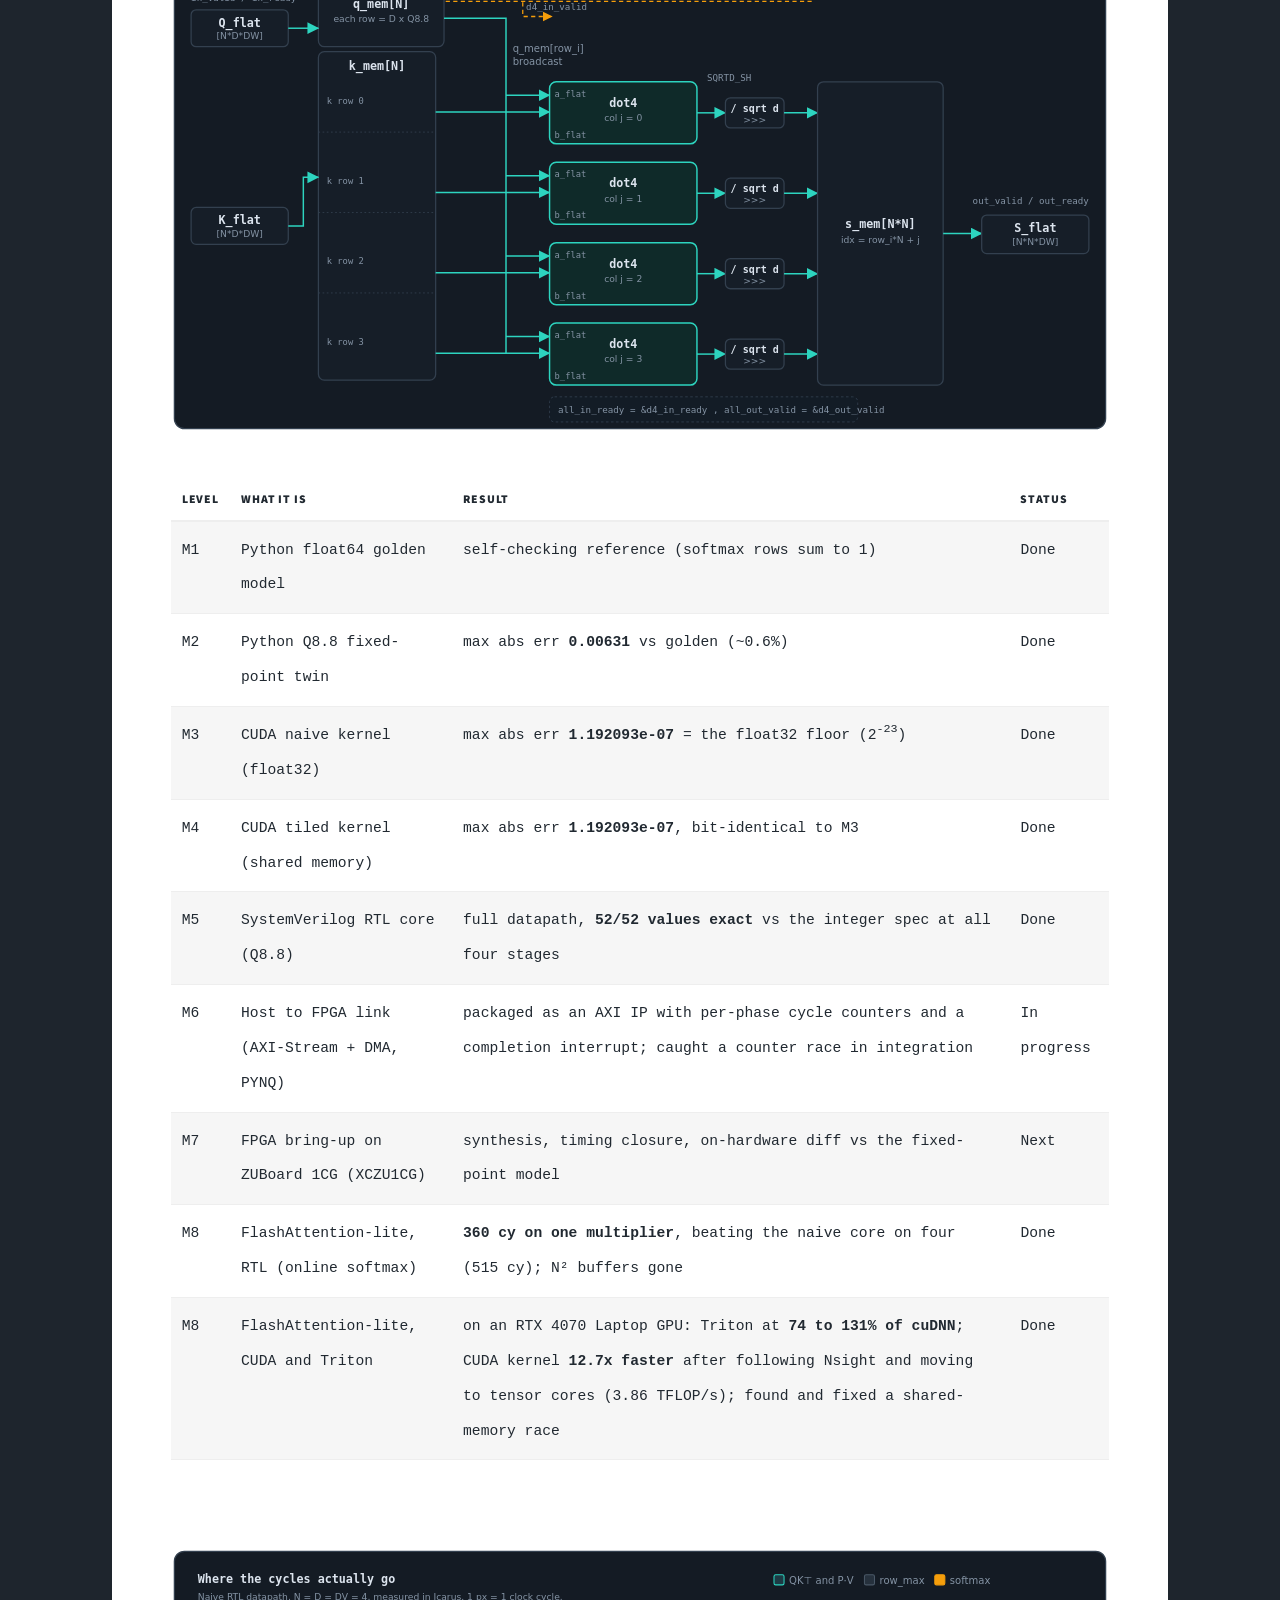
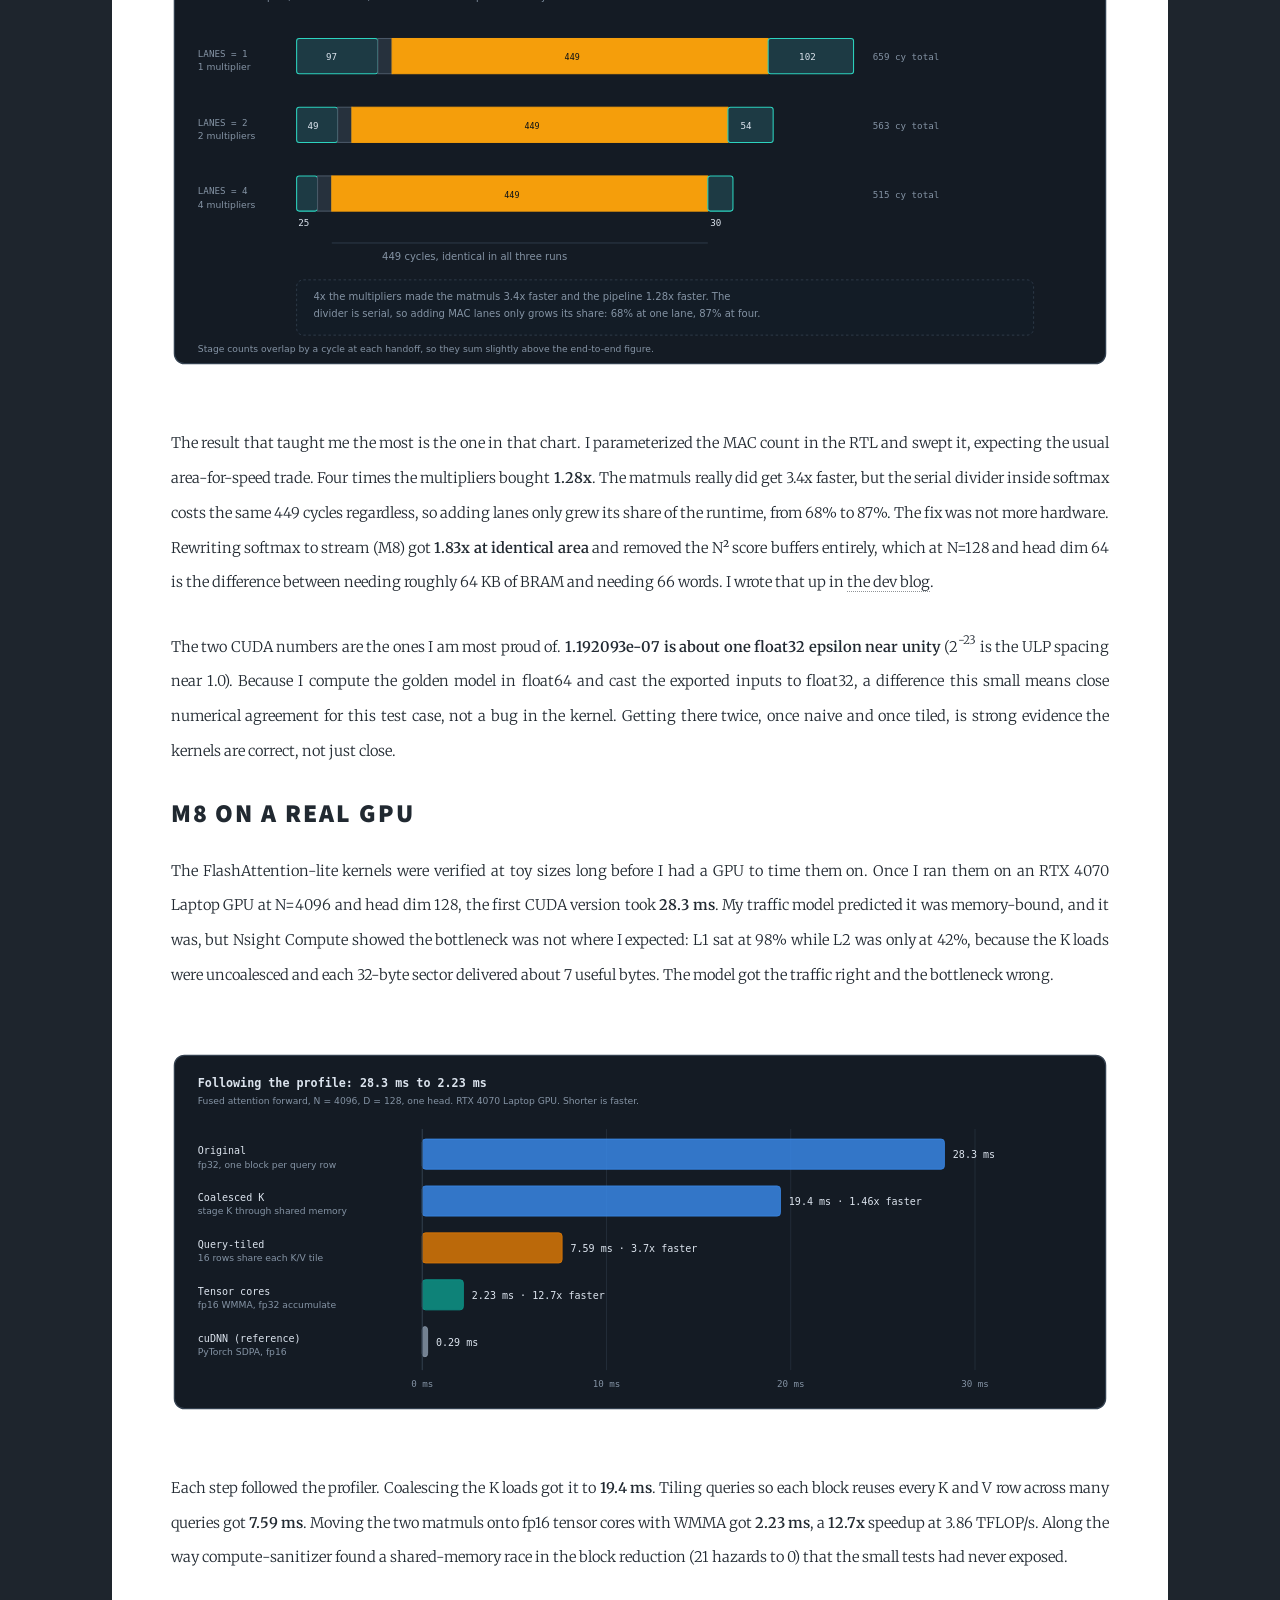
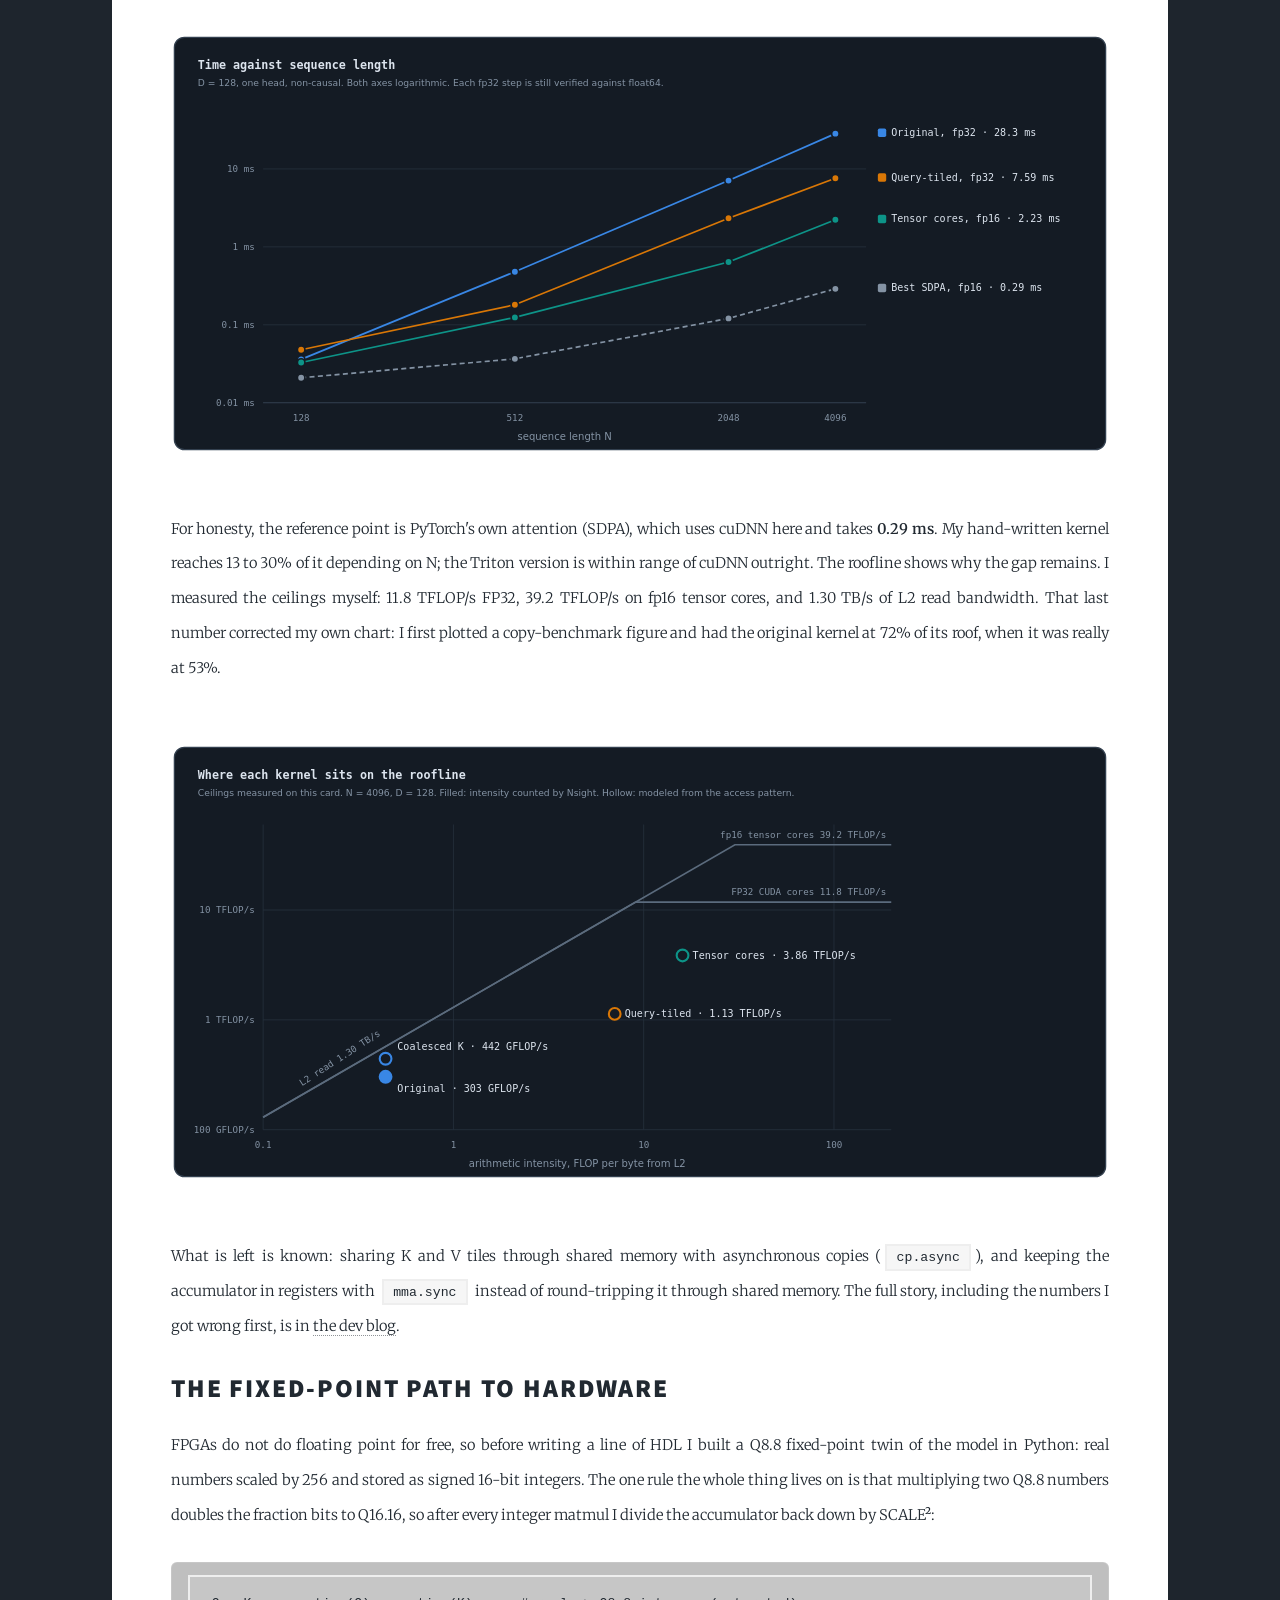
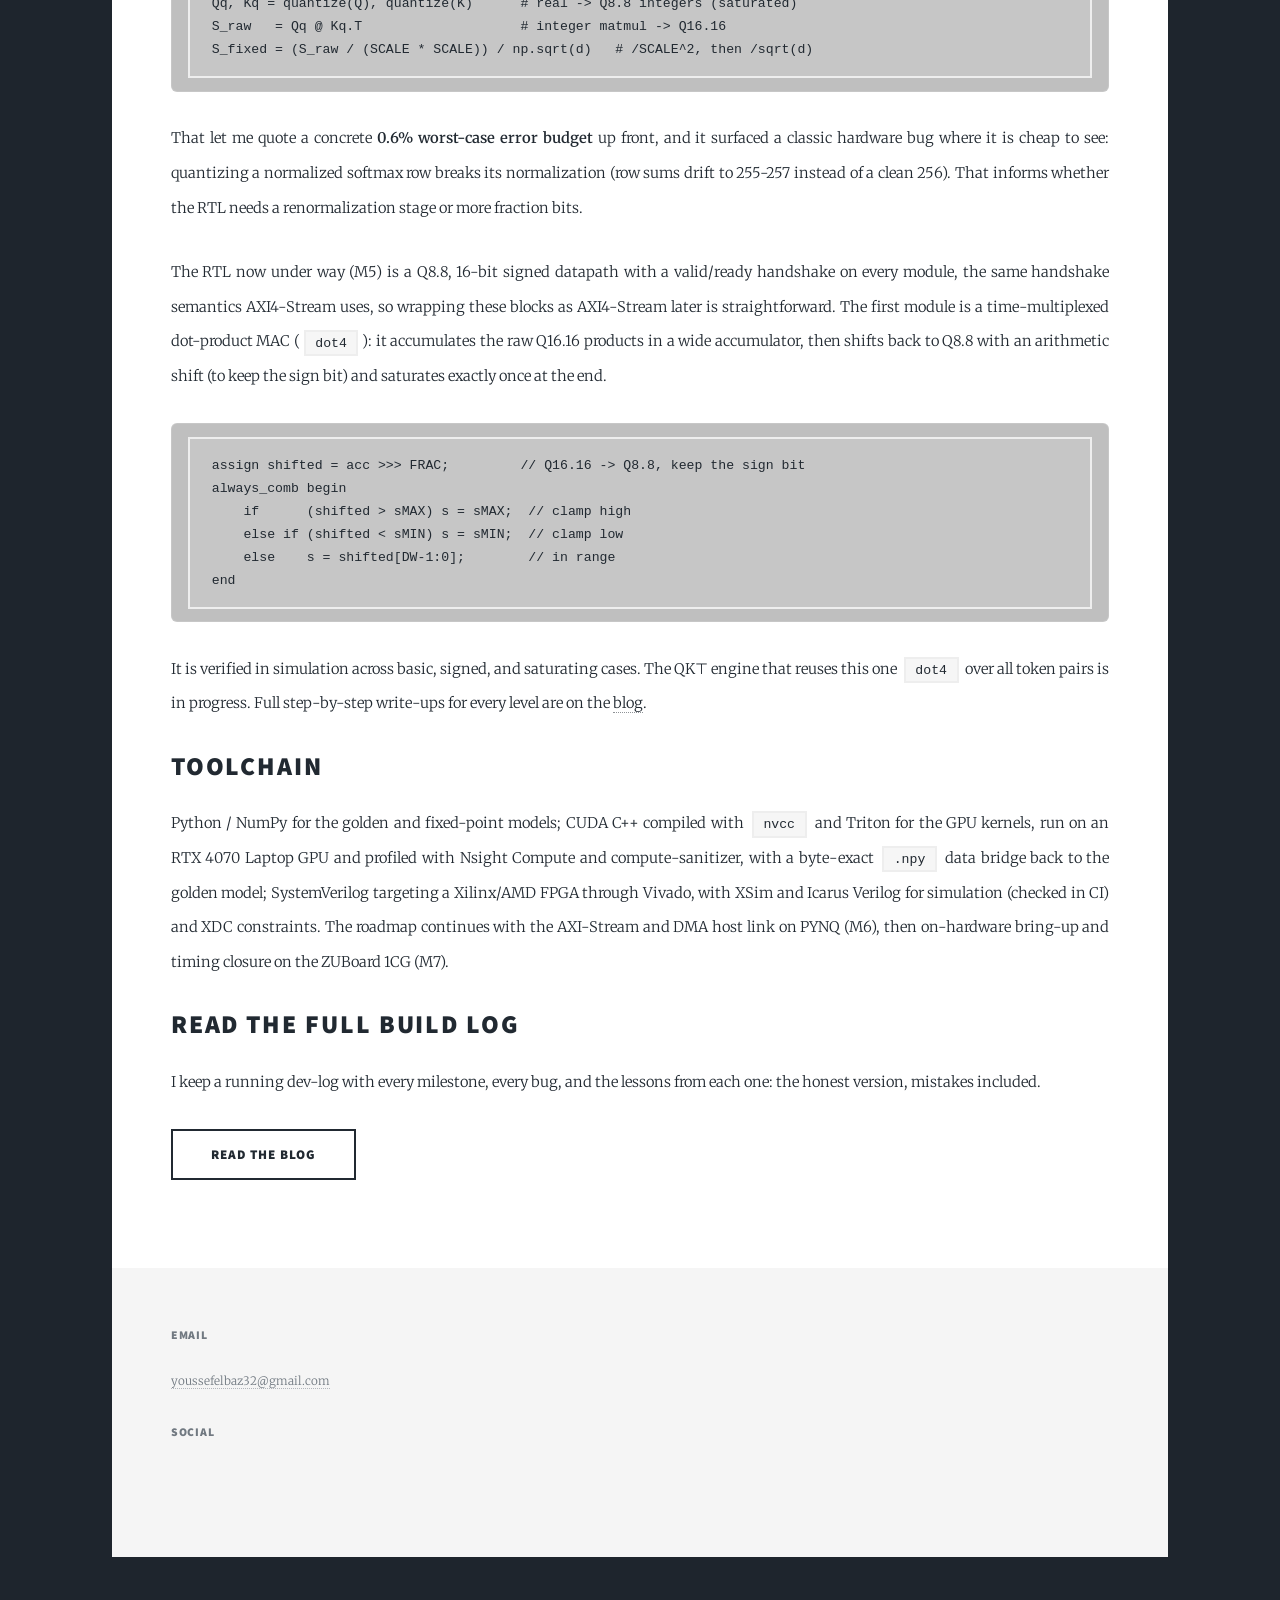
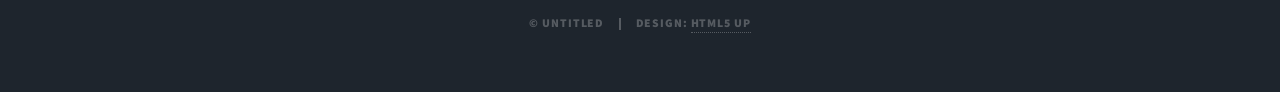
==== commit 56fb7cd1: "Add M8 GPU and tensor-core results to Attention Accelerator page" ====
--- a/Attention_Accelerator.html
+++ b/Attention_Accelerator.html
@@ -63,7 +63,7 @@
 										<li><a href="https://github.com/youssefelbaz32/flash-attention-accelerator" target="_blank" class="button primary">Code</a></li>
 										<li><a href="Blog.html" class="button">Dev blog</a></li>
 									</ul>
-									<p><b>Result so far:</b> scaled dot-product attention built and cross-verified across NumPy, Q8.8 fixed-point Python, naive and tiled CUDA, and SystemVerilog RTL, each level diffed against the one above. The CUDA kernels agree with the float64 reference to about one float32 epsilon. Benchmarked kernel speedup and achieved bandwidth, plus FPGA fmax, DSP usage, and cycle latency, are in progress and tracked in the status table below.</p>
+									<p><b>Result so far:</b> scaled dot-product attention built and cross-verified across NumPy, Q8.8 fixed-point Python, naive and tiled CUDA, and SystemVerilog RTL, each level diffed against the one above. The CUDA kernels agree with the float64 reference to about one float32 epsilon. On an RTX 4070 Laptop GPU, profiling with Nsight Compute took my FlashAttention-lite CUDA kernel from 28.3 ms to <b>2.23 ms (12.7x, 3.86 TFLOP/s)</b> at N=4096, and my Triton version runs at <b>74 to 131% of cuDNN</b>. FPGA fmax, DSP usage, and on-board latency are next and tracked in the status table below.</p>
 									<div class="image main"><img src="images/aa_dataflow.svg" alt="Attention dataflow: Q, K, V flow through QK-transpose scaled by root-d, softmax, and PV to produce output O" /></div>
 
 								<p>Attention is three matrix operations. Given queries <b>Q</b>, keys <b>K</b> and values <b>V</b>, you compute a score matrix, turn it into a probability distribution with softmax, and use those probabilities to blend the values:</p>
@@ -107,6 +107,15 @@
 
 								<p>The two CUDA numbers are the ones I am most proud of. <b>1.192093e-07 is about one float32 epsilon near unity</b> (2<sup>-23</sup> is the ULP spacing near 1.0). Because I compute the golden model in float64 and cast the exported inputs to float32, a difference this small means close numerical agreement for this test case, not a bug in the kernel. Getting there twice, once naive and once tiled, is strong evidence the kernels are correct, not just close.</p>
 
+								<h2>M8 on a real GPU</h2>
+								<p>The FlashAttention-lite kernels were verified at toy sizes long before I had a GPU to time them on. Once I ran them on an RTX 4070 Laptop GPU at N=4096 and head dim 128, the first CUDA version took <b>28.3 ms</b>. My traffic model predicted it was memory-bound, and it was, but Nsight Compute showed the bottleneck was not where I expected: L1 sat at 98% while L2 was only at 42%, because the K loads were uncoalesced and each 32-byte sector delivered about 7 useful bytes. The model got the traffic right and the bottleneck wrong.</p>
+								<div class="image main"><img src="images/m8_journey.svg" alt="Horizontal bar chart of kernel time at N=4096, D=128: original 28.3 ms, coalesced K 19.4 ms, query-tiled 7.59 ms, tensor cores 2.23 ms, and cuDNN for reference at 0.29 ms." /></div>
+								<p>Each step followed the profiler. Coalescing the K loads got it to <b>19.4 ms</b>. Tiling queries so each block reuses every K and V row across many queries got <b>7.59 ms</b>. Moving the two matmuls onto fp16 tensor cores with WMMA got <b>2.23 ms</b>, a <b>12.7x</b> speedup at 3.86 TFLOP/s. Along the way compute-sanitizer found a shared-memory race in the block reduction (21 hazards to 0) that the small tests had never exposed.</p>
+								<div class="image main"><img src="images/m8_scaling.svg" alt="Log-log line chart of time against sequence length at D=128. The original fp32 kernel rises to 28.3 ms at N=4096, the query-tiled kernel to 7.59 ms, the tensor-core kernel to 2.23 ms, and PyTorch SDPA to 0.29 ms." /></div>
+								<p>For honesty, the reference point is PyTorch's own attention (SDPA), which uses cuDNN here and takes <b>0.29 ms</b>. My hand-written kernel reaches 13 to 30% of it depending on N; the Triton version is within range of cuDNN outright. The roofline shows why the gap remains. I measured the ceilings myself: 11.8 TFLOP/s FP32, 39.2 TFLOP/s on fp16 tensor cores, and 1.30 TB/s of L2 read bandwidth. That last number corrected my own chart: I first plotted a copy-benchmark figure and had the original kernel at 72% of its roof, when it was really at 53%.</p>
+								<div class="image main"><img src="images/m8_roofline.svg" alt="Log-log roofline with an L2 read bandwidth slope of 1.30 TB/s and flat ceilings at 11.8 TFLOP/s for FP32 and 39.2 TFLOP/s for fp16 tensor cores. The original kernel sits at 0.44 FLOP per byte and 303 GFLOP/s, the coalesced kernel just above it, the query-tiled kernel at 1.13 TFLOP/s and the tensor-core kernel at 3.86 TFLOP/s." /></div>
+								<p>What is left is known: sharing K and V tiles through shared memory with asynchronous copies (<code>cp.async</code>), and keeping the accumulator in registers with <code>mma.sync</code> instead of round-tripping it through shared memory. The full story, including the numbers I got wrong first, is in <a href="Blog.html">the dev blog</a>.</p>
+
 								<h2>The fixed-point path to hardware</h2>
 								<p>FPGAs do not do floating point for free, so before writing a line of HDL I built a Q8.8 fixed-point twin of the model in Python: real numbers scaled by 256 and stored as signed 16-bit integers. The one rule the whole thing lives on is that multiplying two Q8.8 numbers doubles the fraction bits to Q16.16, so after every integer matmul I divide the accumulator back down by SCALE&sup2;:</p>
 									<pre class="mono-block"><code>Qq, Kq = quantize(Q), quantize(K)      # real -&gt; Q8.8 integers (saturated)
@@ -123,7 +132,7 @@
 									<p>It is verified in simulation across basic, signed, and saturating cases. The QK&#8868; engine that reuses this one <code>dot4</code> over all token pairs is in progress. Full step-by-step write-ups for every level are on the <a href="Blog.html">blog</a>.</p>
 
 								<h2>Toolchain</h2>
-								<p>Python / NumPy for the golden and fixed-point models; CUDA C++ compiled with <code>nvcc</code> for the GPU kernels (developed on an M1 Mac, run on a separate GPU machine via a byte-exact <code>.npy</code> data bridge); SystemVerilog targeting a Xilinx/AMD FPGA through Vivado, with XSim for simulation and XDC constraints. The roadmap continues into host&harr;FPGA UART communication with a packet-parser FSM (M6), on-hardware bring-up and timing closure (M7), and finally a FlashAttention-lite online-softmax variant (M8).</p>
+								<p>Python / NumPy for the golden and fixed-point models; CUDA C++ compiled with <code>nvcc</code> and Triton for the GPU kernels, run on an RTX 4070 Laptop GPU and profiled with Nsight Compute and compute-sanitizer, with a byte-exact <code>.npy</code> data bridge back to the golden model; SystemVerilog targeting a Xilinx/AMD FPGA through Vivado, with XSim and Icarus Verilog for simulation (checked in CI) and XDC constraints. The roadmap continues with the AXI-Stream and DMA host link on PYNQ (M6), then on-hardware bring-up and timing closure on the ZUBoard 1CG (M7).</p>
 
 								<h2>Read the full build log</h2>
 								<p>I keep a running dev-log with every milestone, every bug, and the lessons from each one: the honest version, mistakes included.</p>
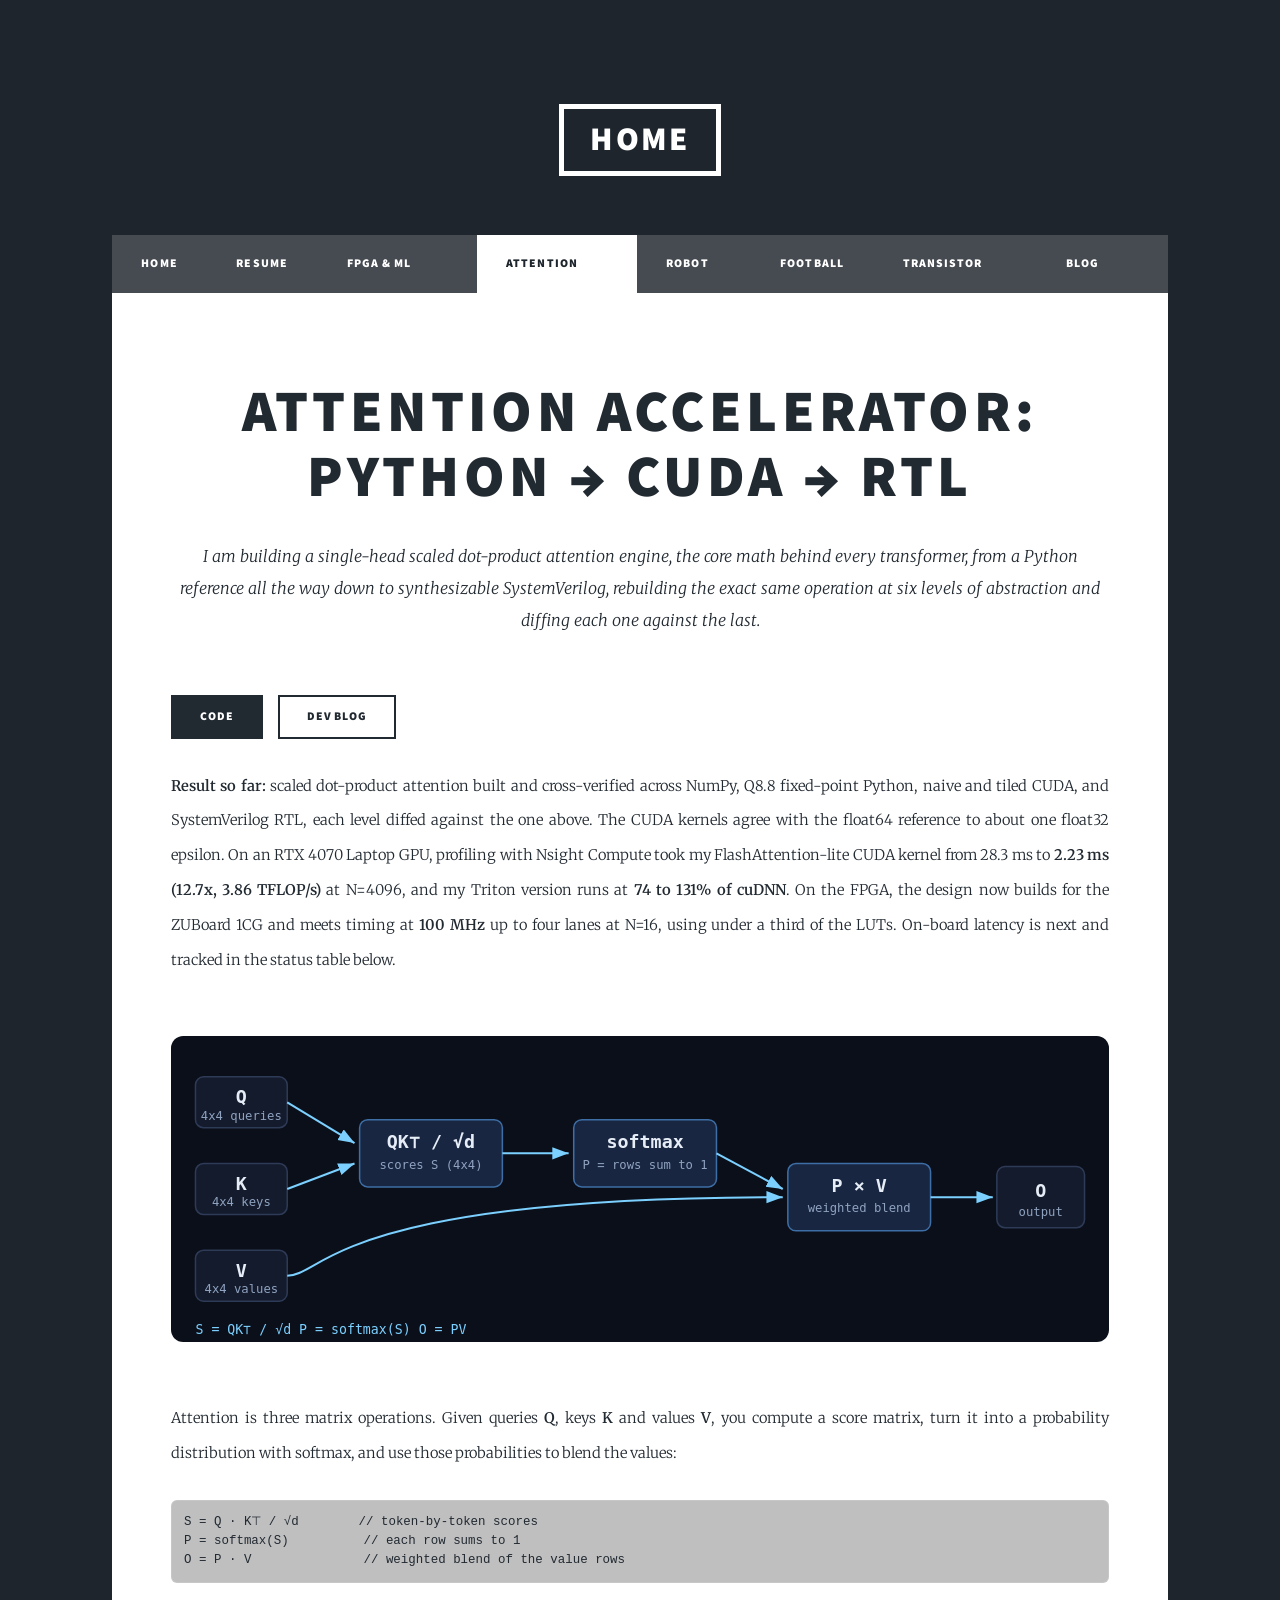
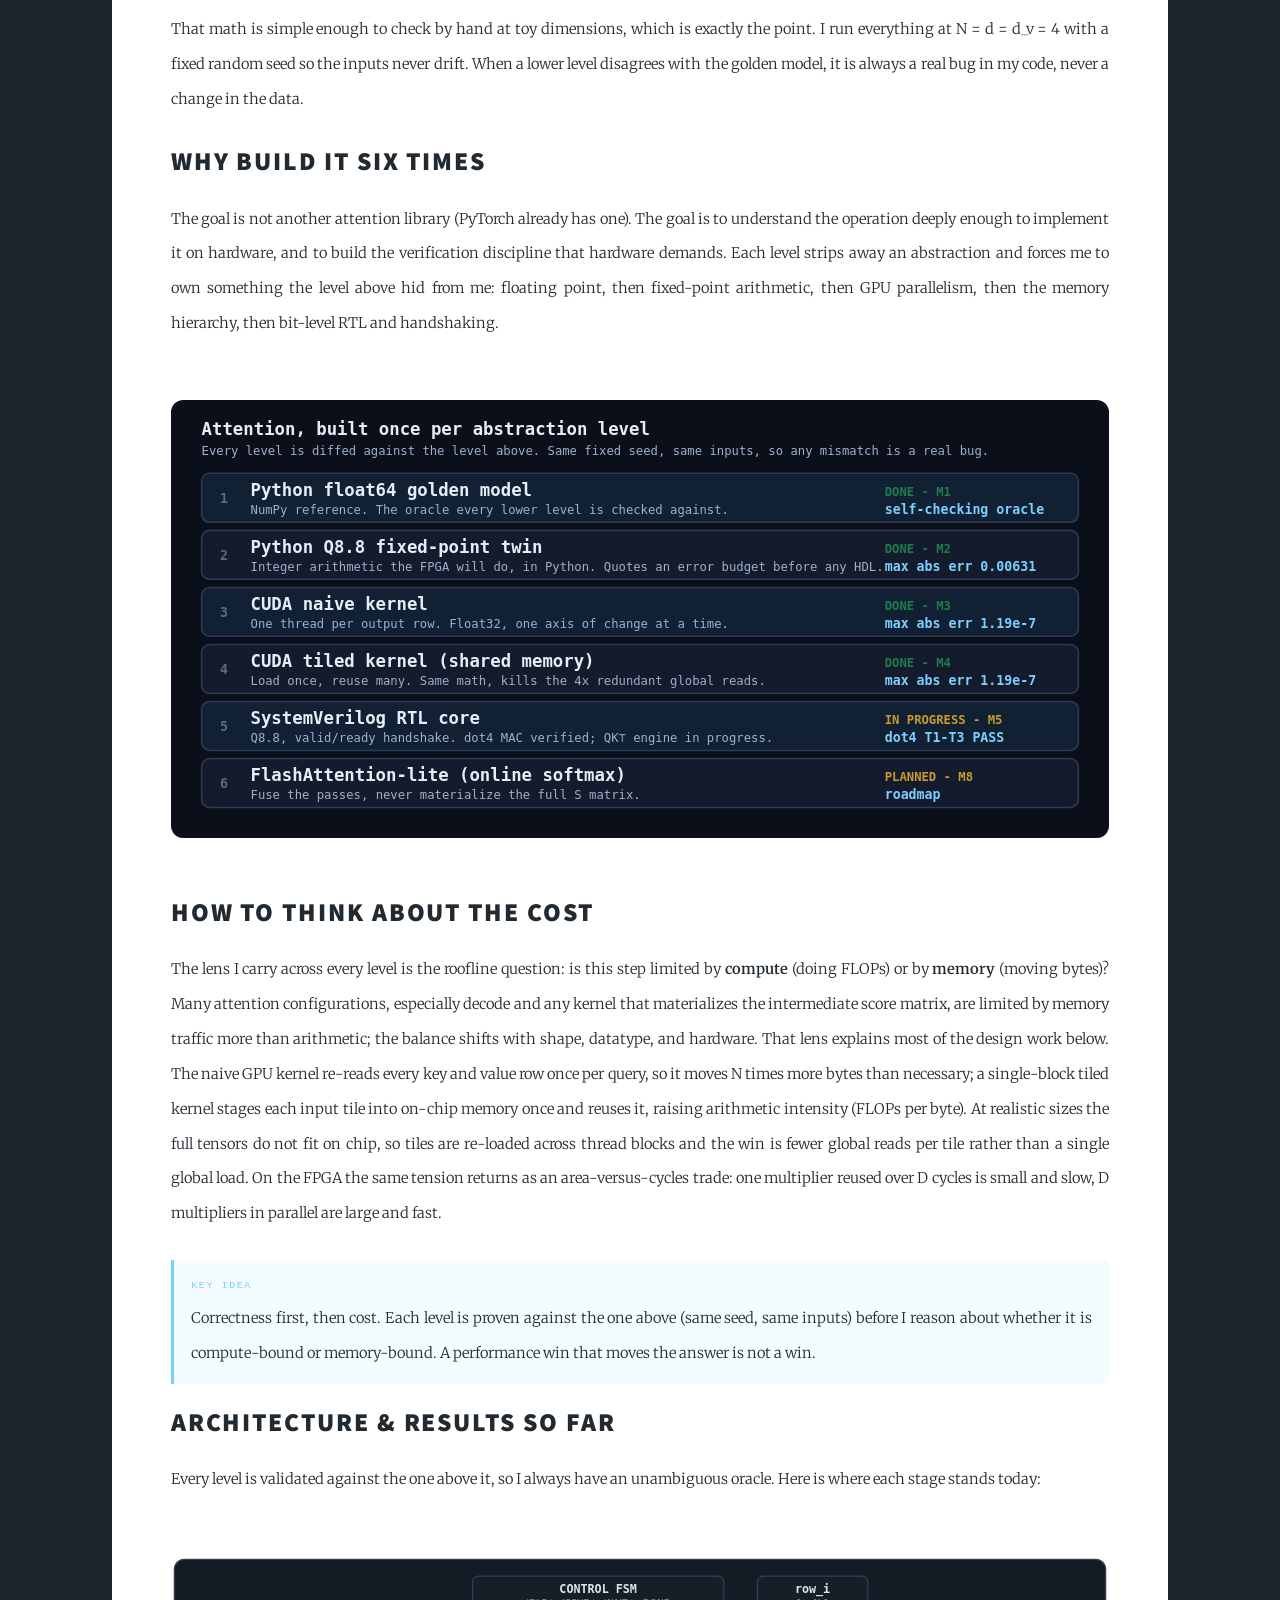
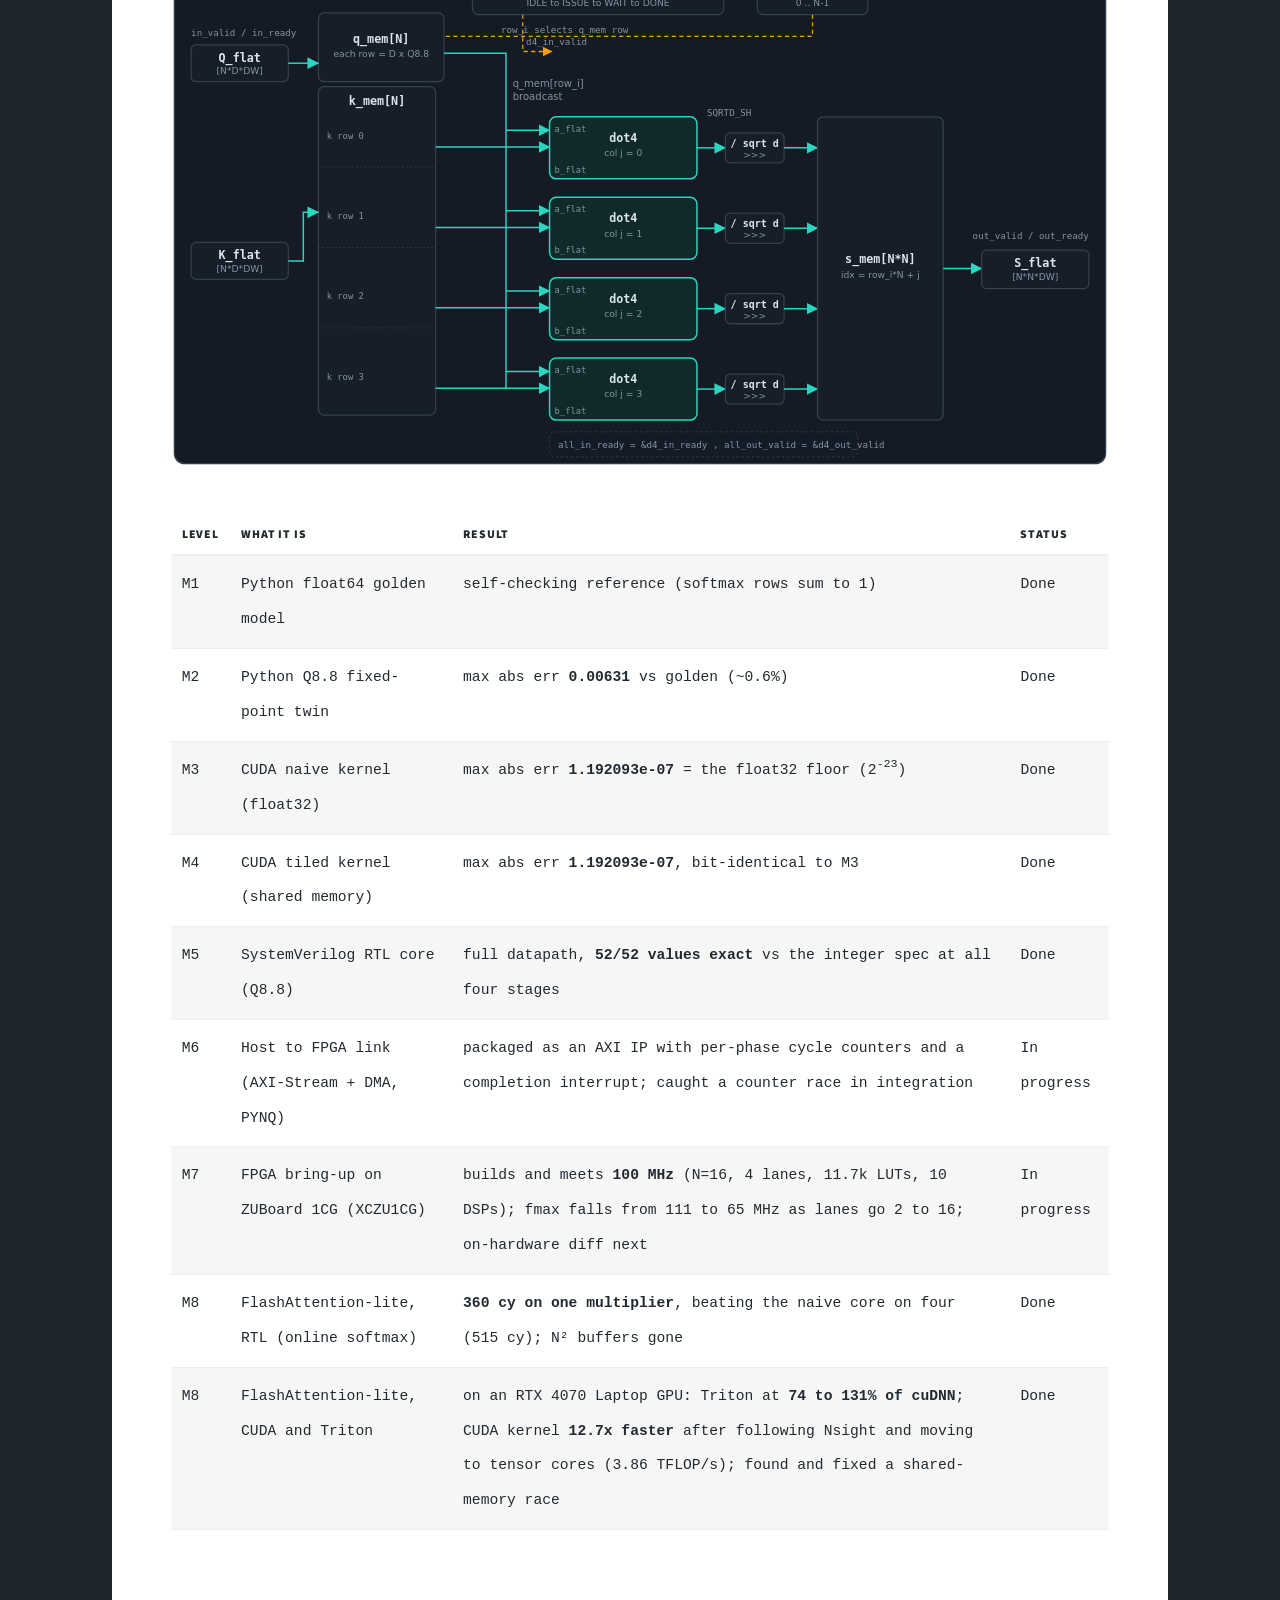
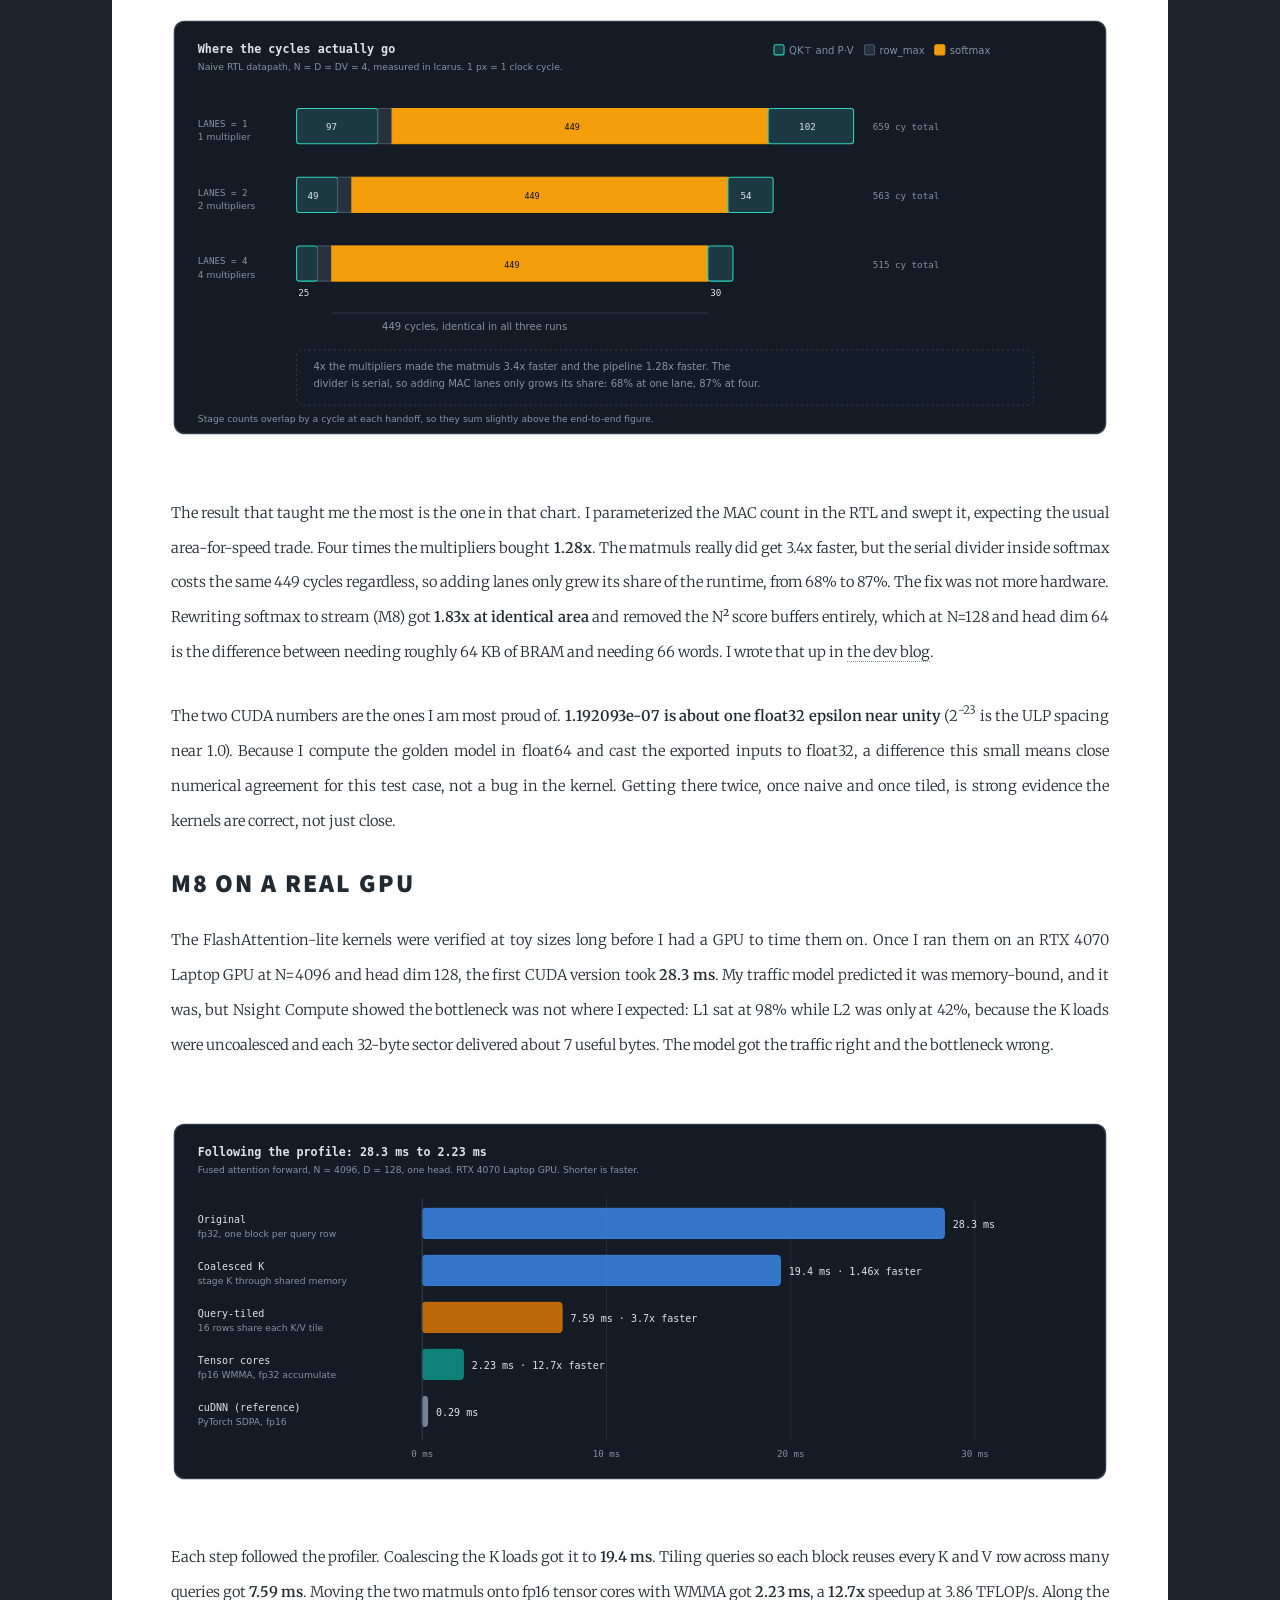
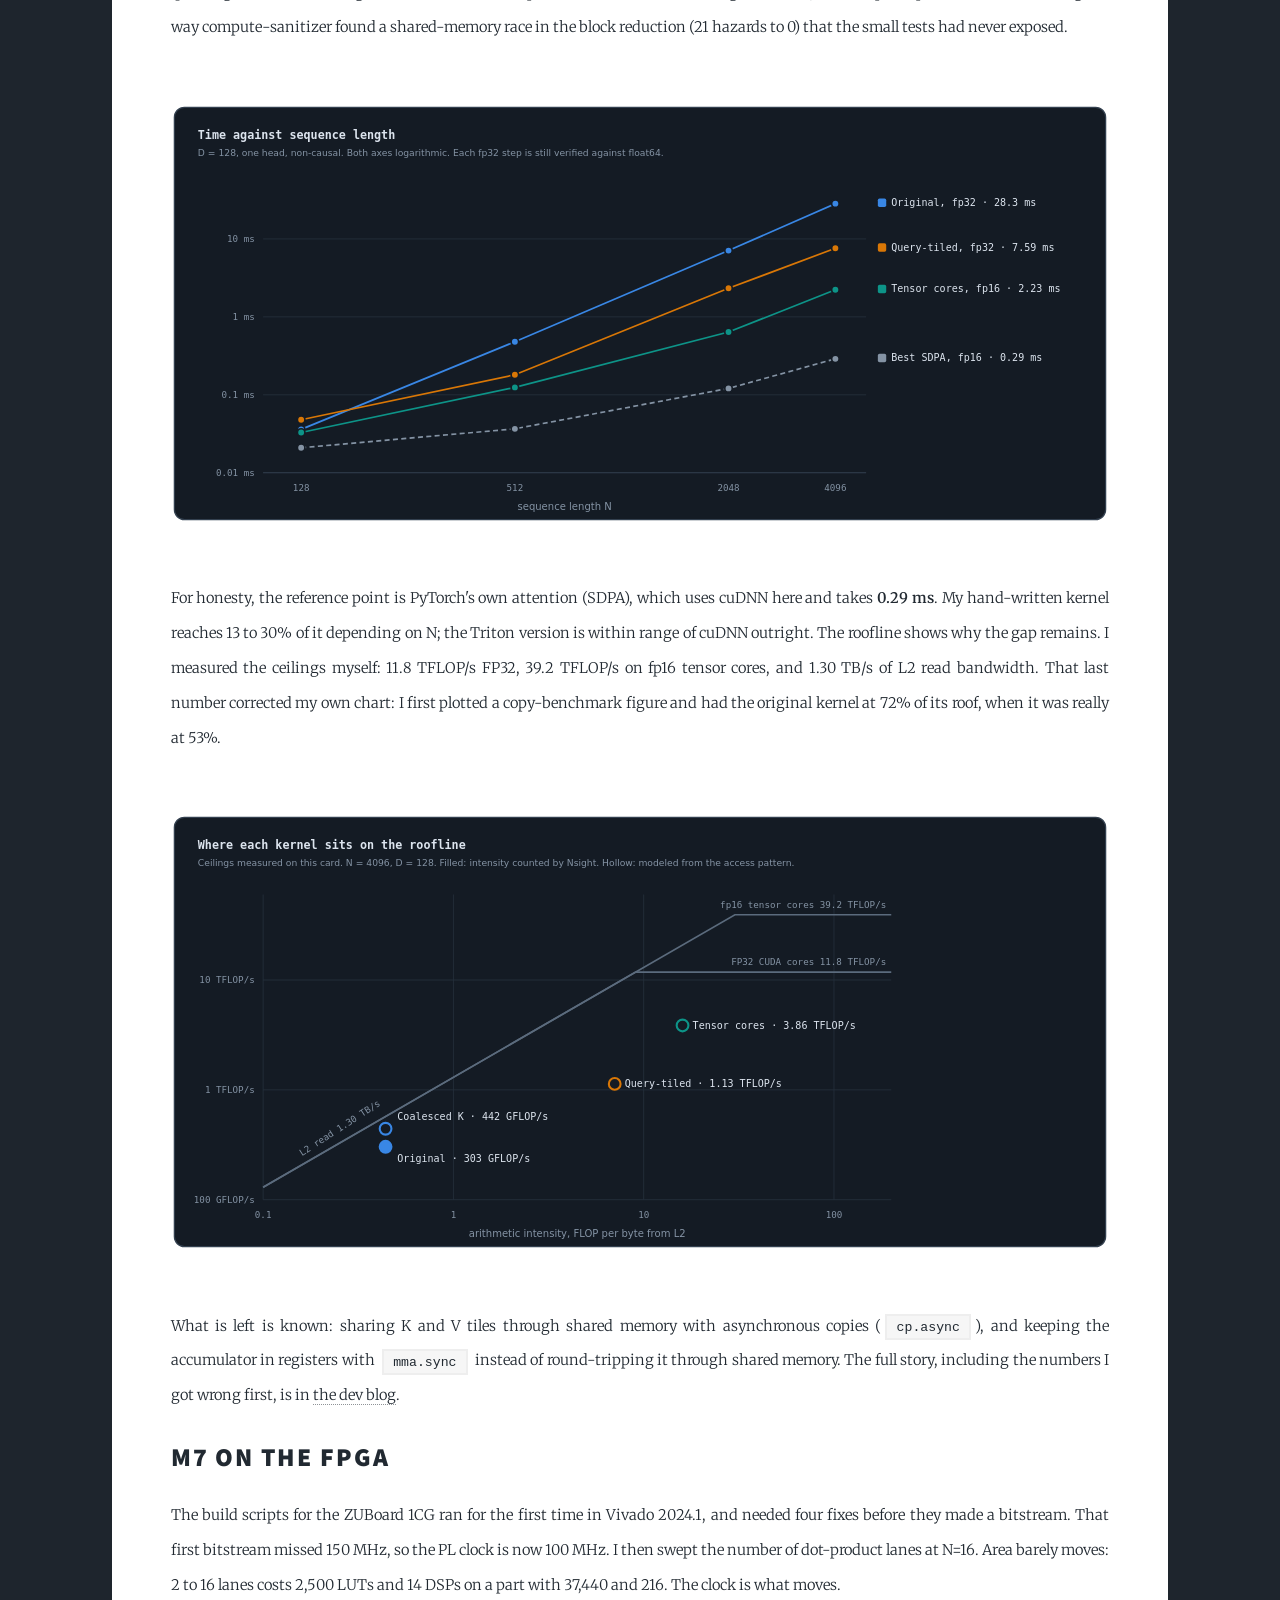
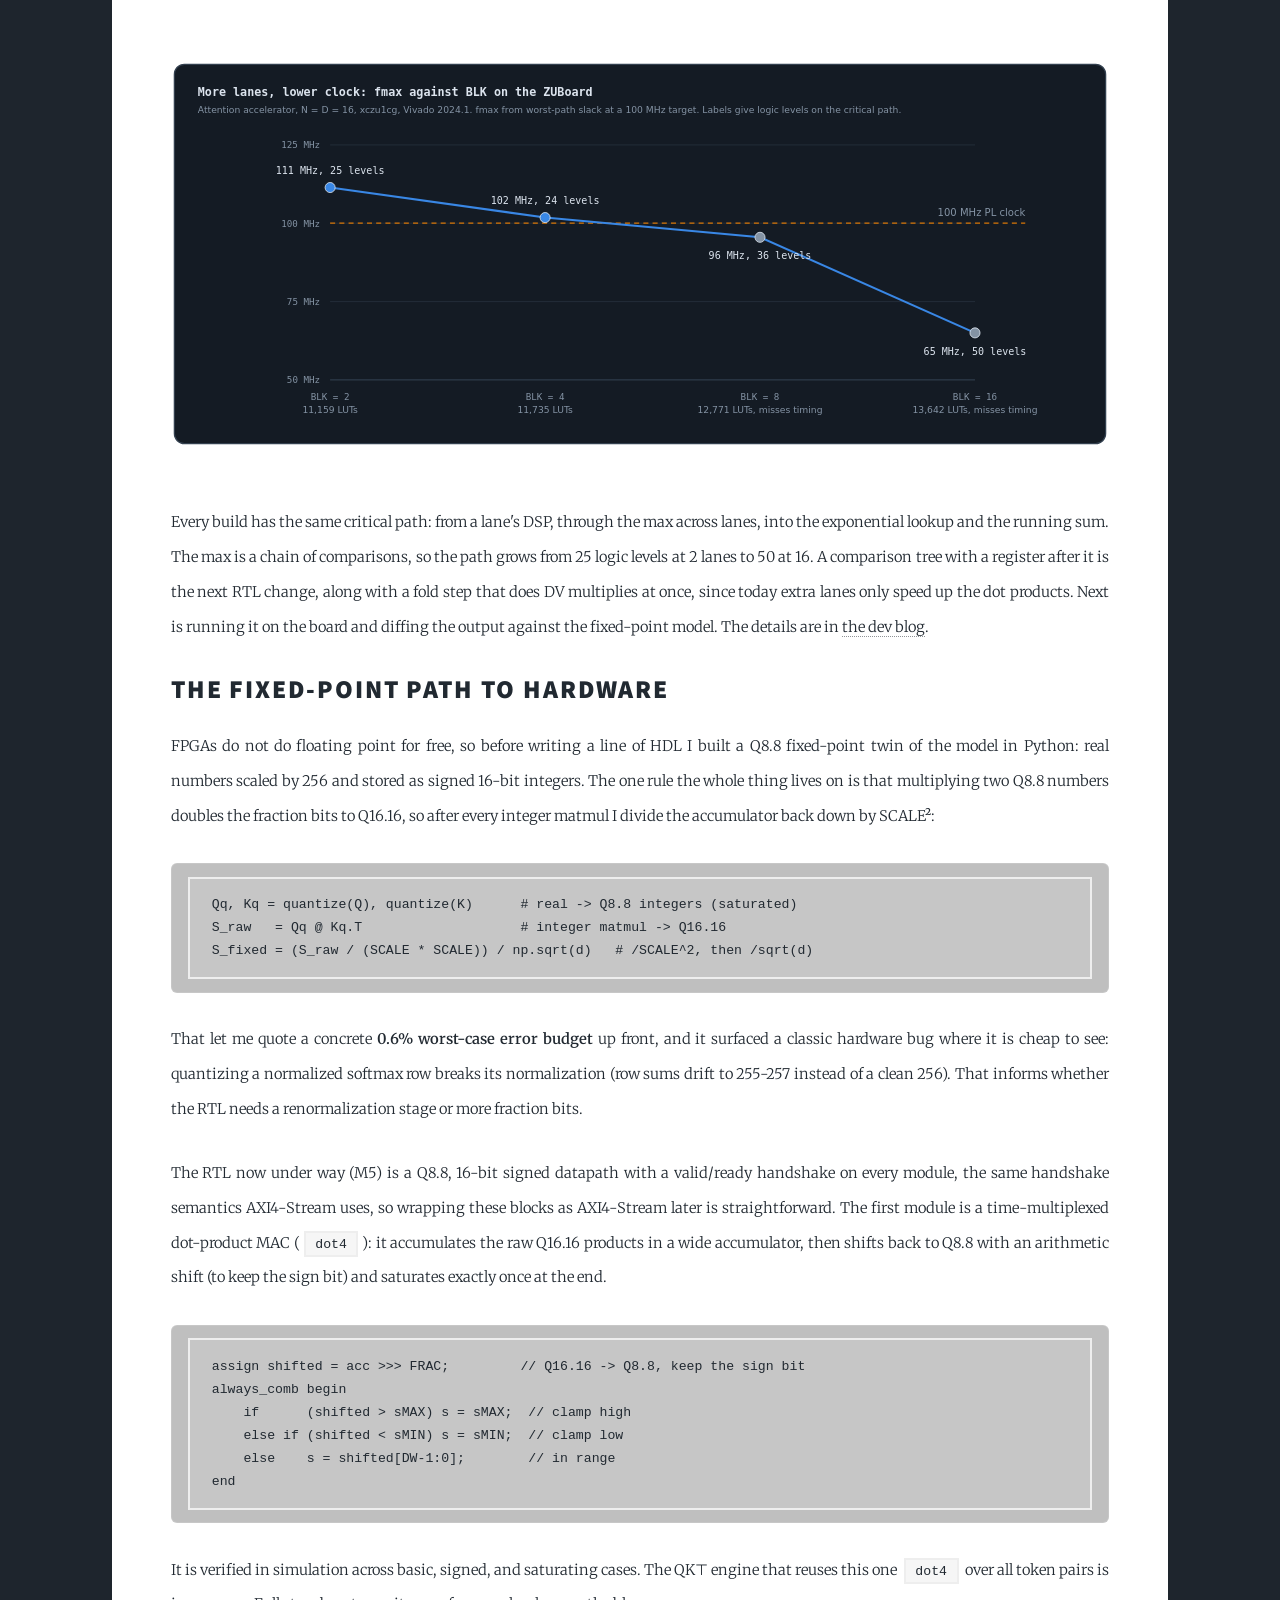
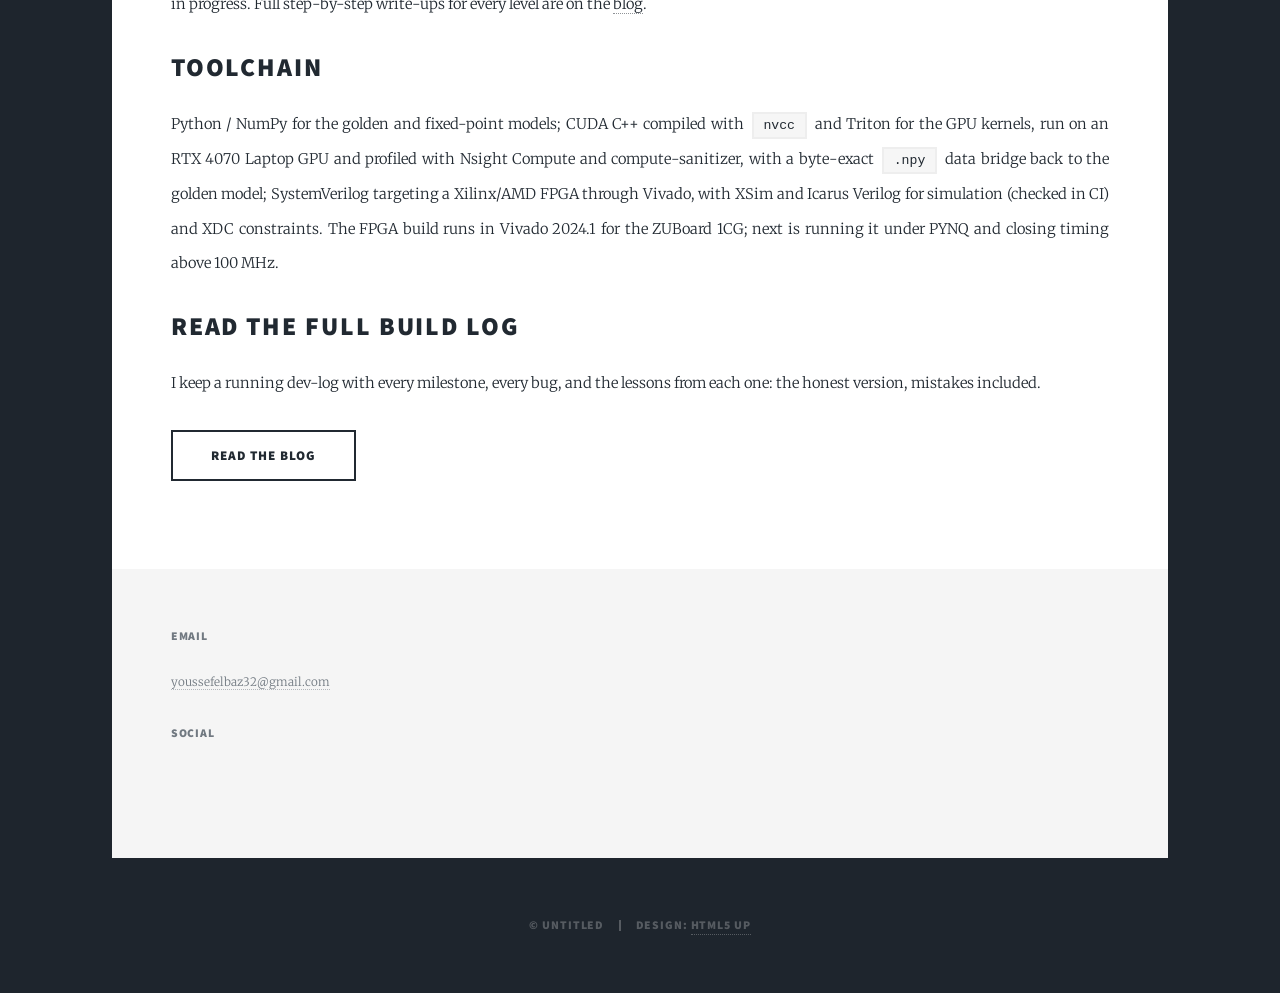
==== commit 1d75210e: "Blog and project page: M7 FPGA build, the sweep, and the path that sets the clock" ====
--- a/Attention_Accelerator.html
+++ b/Attention_Accelerator.html
@@ -63,7 +63,7 @@
 										<li><a href="https://github.com/youssefelbaz32/flash-attention-accelerator" target="_blank" class="button primary">Code</a></li>
 										<li><a href="Blog.html" class="button">Dev blog</a></li>
 									</ul>
-									<p><b>Result so far:</b> scaled dot-product attention built and cross-verified across NumPy, Q8.8 fixed-point Python, naive and tiled CUDA, and SystemVerilog RTL, each level diffed against the one above. The CUDA kernels agree with the float64 reference to about one float32 epsilon. On an RTX 4070 Laptop GPU, profiling with Nsight Compute took my FlashAttention-lite CUDA kernel from 28.3 ms to <b>2.23 ms (12.7x, 3.86 TFLOP/s)</b> at N=4096, and my Triton version runs at <b>74 to 131% of cuDNN</b>. FPGA fmax, DSP usage, and on-board latency are next and tracked in the status table below.</p>
+									<p><b>Result so far:</b> scaled dot-product attention built and cross-verified across NumPy, Q8.8 fixed-point Python, naive and tiled CUDA, and SystemVerilog RTL, each level diffed against the one above. The CUDA kernels agree with the float64 reference to about one float32 epsilon. On an RTX 4070 Laptop GPU, profiling with Nsight Compute took my FlashAttention-lite CUDA kernel from 28.3 ms to <b>2.23 ms (12.7x, 3.86 TFLOP/s)</b> at N=4096, and my Triton version runs at <b>74 to 131% of cuDNN</b>. On the FPGA, the design now builds for the ZUBoard 1CG and meets timing at <b>100 MHz</b> up to four lanes at N=16, using under a third of the LUTs. On-board latency is next and tracked in the status table below.</p>
 									<div class="image main"><img src="images/aa_dataflow.svg" alt="Attention dataflow: Q, K, V flow through QK-transpose scaled by root-d, softmax, and PV to produce output O" /></div>
 
 								<p>Attention is three matrix operations. Given queries <b>Q</b>, keys <b>K</b> and values <b>V</b>, you compute a score matrix, turn it into a probability distribution with softmax, and use those probabilities to blend the values:</p>
@@ -95,7 +95,7 @@
 											<tr><td>M4</td><td>CUDA tiled kernel (shared memory)</td><td>max abs err <b>1.192093e-07</b>, bit-identical to M3</td><td>Done</td></tr>
 											<tr><td>M5</td><td>SystemVerilog RTL core (Q8.8)</td><td>full datapath, <b>52/52 values exact</b> vs the integer spec at all four stages</td><td>Done</td></tr>
 											<tr><td>M6</td><td>Host to FPGA link (AXI-Stream + DMA, PYNQ)</td><td>packaged as an AXI IP with per-phase cycle counters and a completion interrupt; caught a counter race in integration</td><td>In progress</td></tr>
-											<tr><td>M7</td><td>FPGA bring-up on ZUBoard 1CG (XCZU1CG)</td><td>synthesis, timing closure, on-hardware diff vs the fixed-point model</td><td>Next</td></tr>
+											<tr><td>M7</td><td>FPGA bring-up on ZUBoard 1CG (XCZU1CG)</td><td>builds and meets <b>100 MHz</b> (N=16, 4 lanes, 11.7k LUTs, 10 DSPs); fmax falls from 111 to 65 MHz as lanes go 2 to 16; on-hardware diff next</td><td>In progress</td></tr>
 											<tr><td>M8</td><td>FlashAttention-lite, RTL (online softmax)</td><td><b>360 cy on one multiplier</b>, beating the naive core on four (515 cy); N&#178; buffers gone</td><td>Done</td></tr>
 											<tr><td>M8</td><td>FlashAttention-lite, CUDA and Triton</td><td>on an RTX 4070 Laptop GPU: Triton at <b>74 to 131% of cuDNN</b>; CUDA kernel <b>12.7x faster</b> after following Nsight and moving to tensor cores (3.86 TFLOP/s); found and fixed a shared-memory race</td><td>Done</td></tr>
 										</tbody>
@@ -116,6 +116,11 @@
 								<div class="image main"><img src="images/m8_roofline.svg" alt="Log-log roofline with an L2 read bandwidth slope of 1.30 TB/s and flat ceilings at 11.8 TFLOP/s for FP32 and 39.2 TFLOP/s for fp16 tensor cores. The original kernel sits at 0.44 FLOP per byte and 303 GFLOP/s, the coalesced kernel just above it, the query-tiled kernel at 1.13 TFLOP/s and the tensor-core kernel at 3.86 TFLOP/s." /></div>
 								<p>What is left is known: sharing K and V tiles through shared memory with asynchronous copies (<code>cp.async</code>), and keeping the accumulator in registers with <code>mma.sync</code> instead of round-tripping it through shared memory. The full story, including the numbers I got wrong first, is in <a href="Blog.html">the dev blog</a>.</p>
 
+								<h2>M7 on the FPGA</h2>
+								<p>The build scripts for the ZUBoard 1CG ran for the first time in Vivado 2024.1, and needed four fixes before they made a bitstream. That first bitstream missed 150 MHz, so the PL clock is now 100 MHz. I then swept the number of dot-product lanes at N=16. Area barely moves: 2 to 16 lanes costs 2,500 LUTs and 14 DSPs on a part with 37,440 and 216. The clock is what moves.</p>
+								<div class="image main"><img src="images/m7_fmax.svg" alt="Line chart of fmax against BLK for N=D=16 on the ZUBoard: 111 MHz at BLK 2, 102 at BLK 4, 96 at BLK 8 and 65 at BLK 16, against a 100 MHz target. Critical-path logic levels grow from 25 to 50." /></div>
+								<p>Every build has the same critical path: from a lane's DSP, through the max across lanes, into the exponential lookup and the running sum. The max is a chain of comparisons, so the path grows from 25 logic levels at 2 lanes to 50 at 16. A comparison tree with a register after it is the next RTL change, along with a fold step that does DV multiplies at once, since today extra lanes only speed up the dot products. Next is running it on the board and diffing the output against the fixed-point model. The details are in <a href="Blog.html">the dev blog</a>.</p>
+
 								<h2>The fixed-point path to hardware</h2>
 								<p>FPGAs do not do floating point for free, so before writing a line of HDL I built a Q8.8 fixed-point twin of the model in Python: real numbers scaled by 256 and stored as signed 16-bit integers. The one rule the whole thing lives on is that multiplying two Q8.8 numbers doubles the fraction bits to Q16.16, so after every integer matmul I divide the accumulator back down by SCALE&sup2;:</p>
 									<pre class="mono-block"><code>Qq, Kq = quantize(Q), quantize(K)      # real -&gt; Q8.8 integers (saturated)
@@ -132,7 +137,7 @@
 									<p>It is verified in simulation across basic, signed, and saturating cases. The QK&#8868; engine that reuses this one <code>dot4</code> over all token pairs is in progress. Full step-by-step write-ups for every level are on the <a href="Blog.html">blog</a>.</p>
 
 								<h2>Toolchain</h2>
-								<p>Python / NumPy for the golden and fixed-point models; CUDA C++ compiled with <code>nvcc</code> and Triton for the GPU kernels, run on an RTX 4070 Laptop GPU and profiled with Nsight Compute and compute-sanitizer, with a byte-exact <code>.npy</code> data bridge back to the golden model; SystemVerilog targeting a Xilinx/AMD FPGA through Vivado, with XSim and Icarus Verilog for simulation (checked in CI) and XDC constraints. The roadmap continues with the AXI-Stream and DMA host link on PYNQ (M6), then on-hardware bring-up and timing closure on the ZUBoard 1CG (M7).</p>
+								<p>Python / NumPy for the golden and fixed-point models; CUDA C++ compiled with <code>nvcc</code> and Triton for the GPU kernels, run on an RTX 4070 Laptop GPU and profiled with Nsight Compute and compute-sanitizer, with a byte-exact <code>.npy</code> data bridge back to the golden model; SystemVerilog targeting a Xilinx/AMD FPGA through Vivado, with XSim and Icarus Verilog for simulation (checked in CI) and XDC constraints. The FPGA build runs in Vivado 2024.1 for the ZUBoard 1CG; next is running it under PYNQ and closing timing above 100 MHz.</p>
 
 								<h2>Read the full build log</h2>
 								<p>I keep a running dev-log with every milestone, every bug, and the lessons from each one: the honest version, mistakes included.</p>
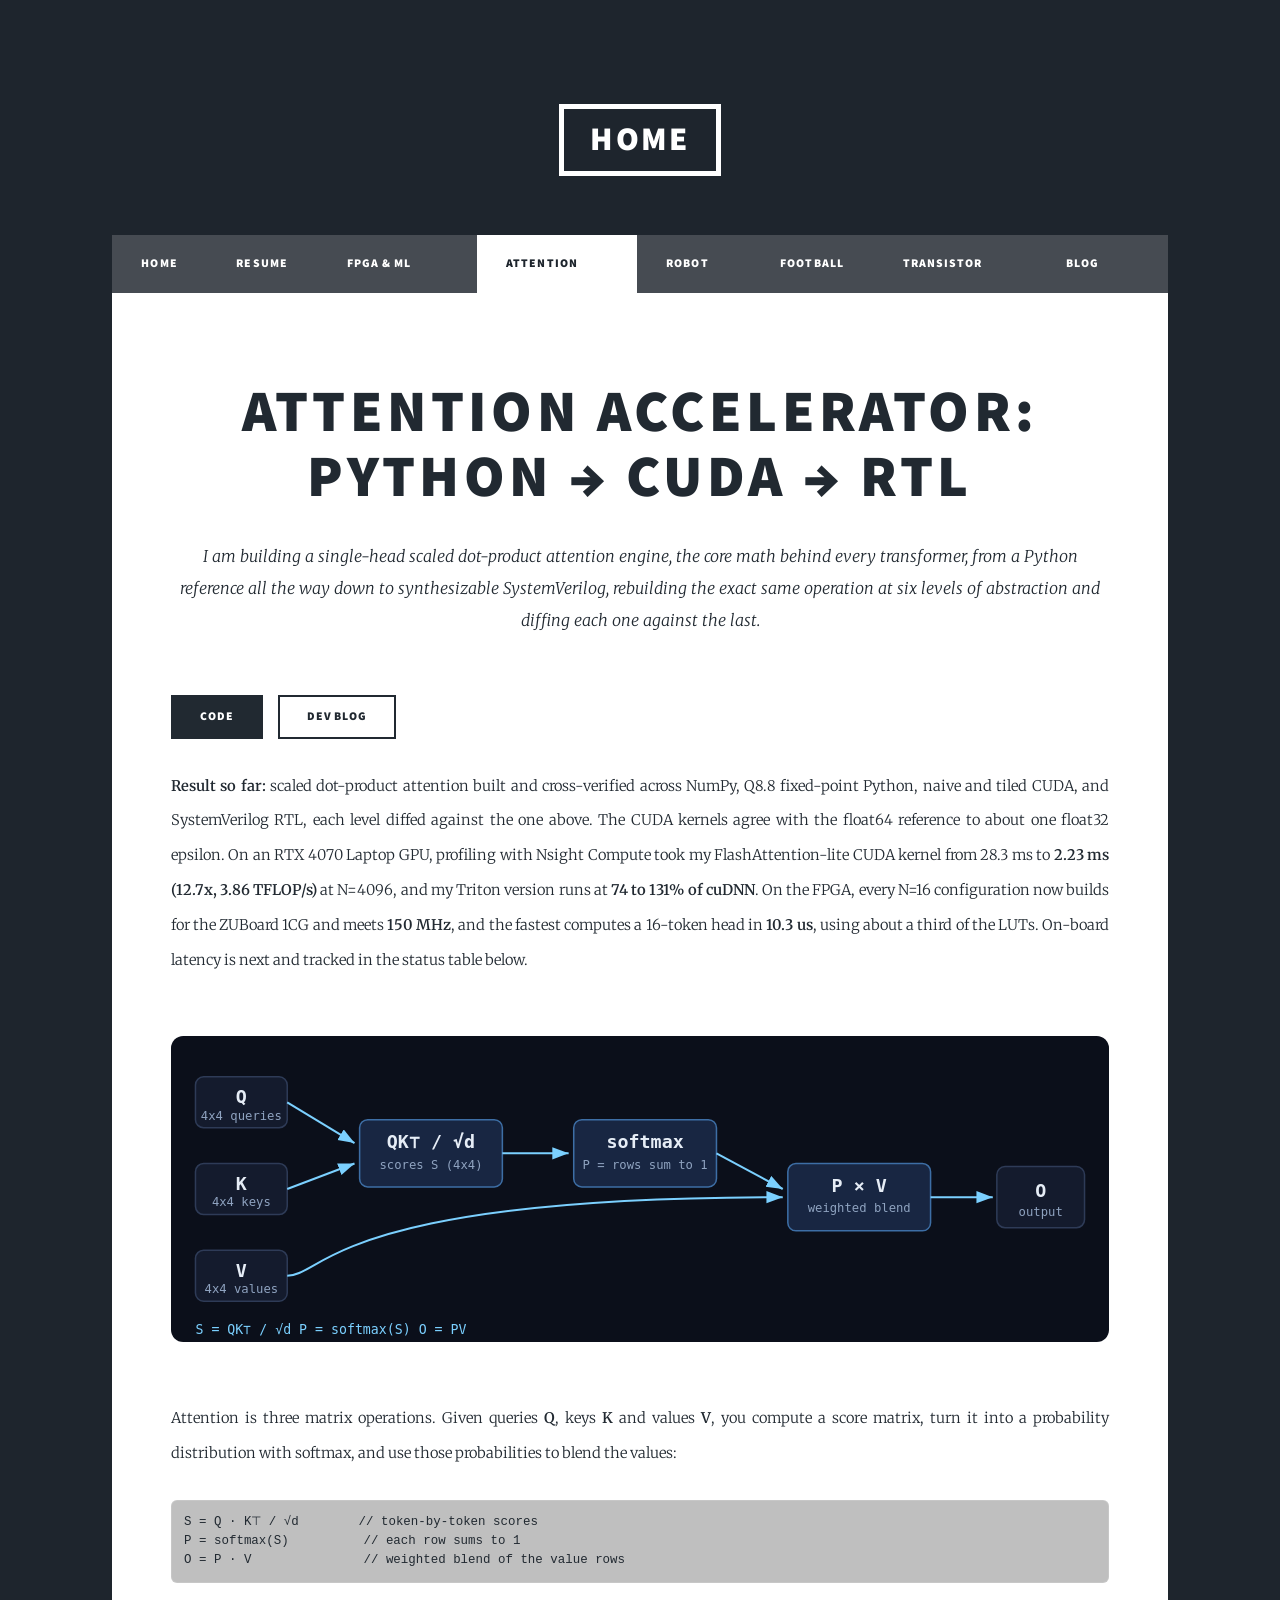
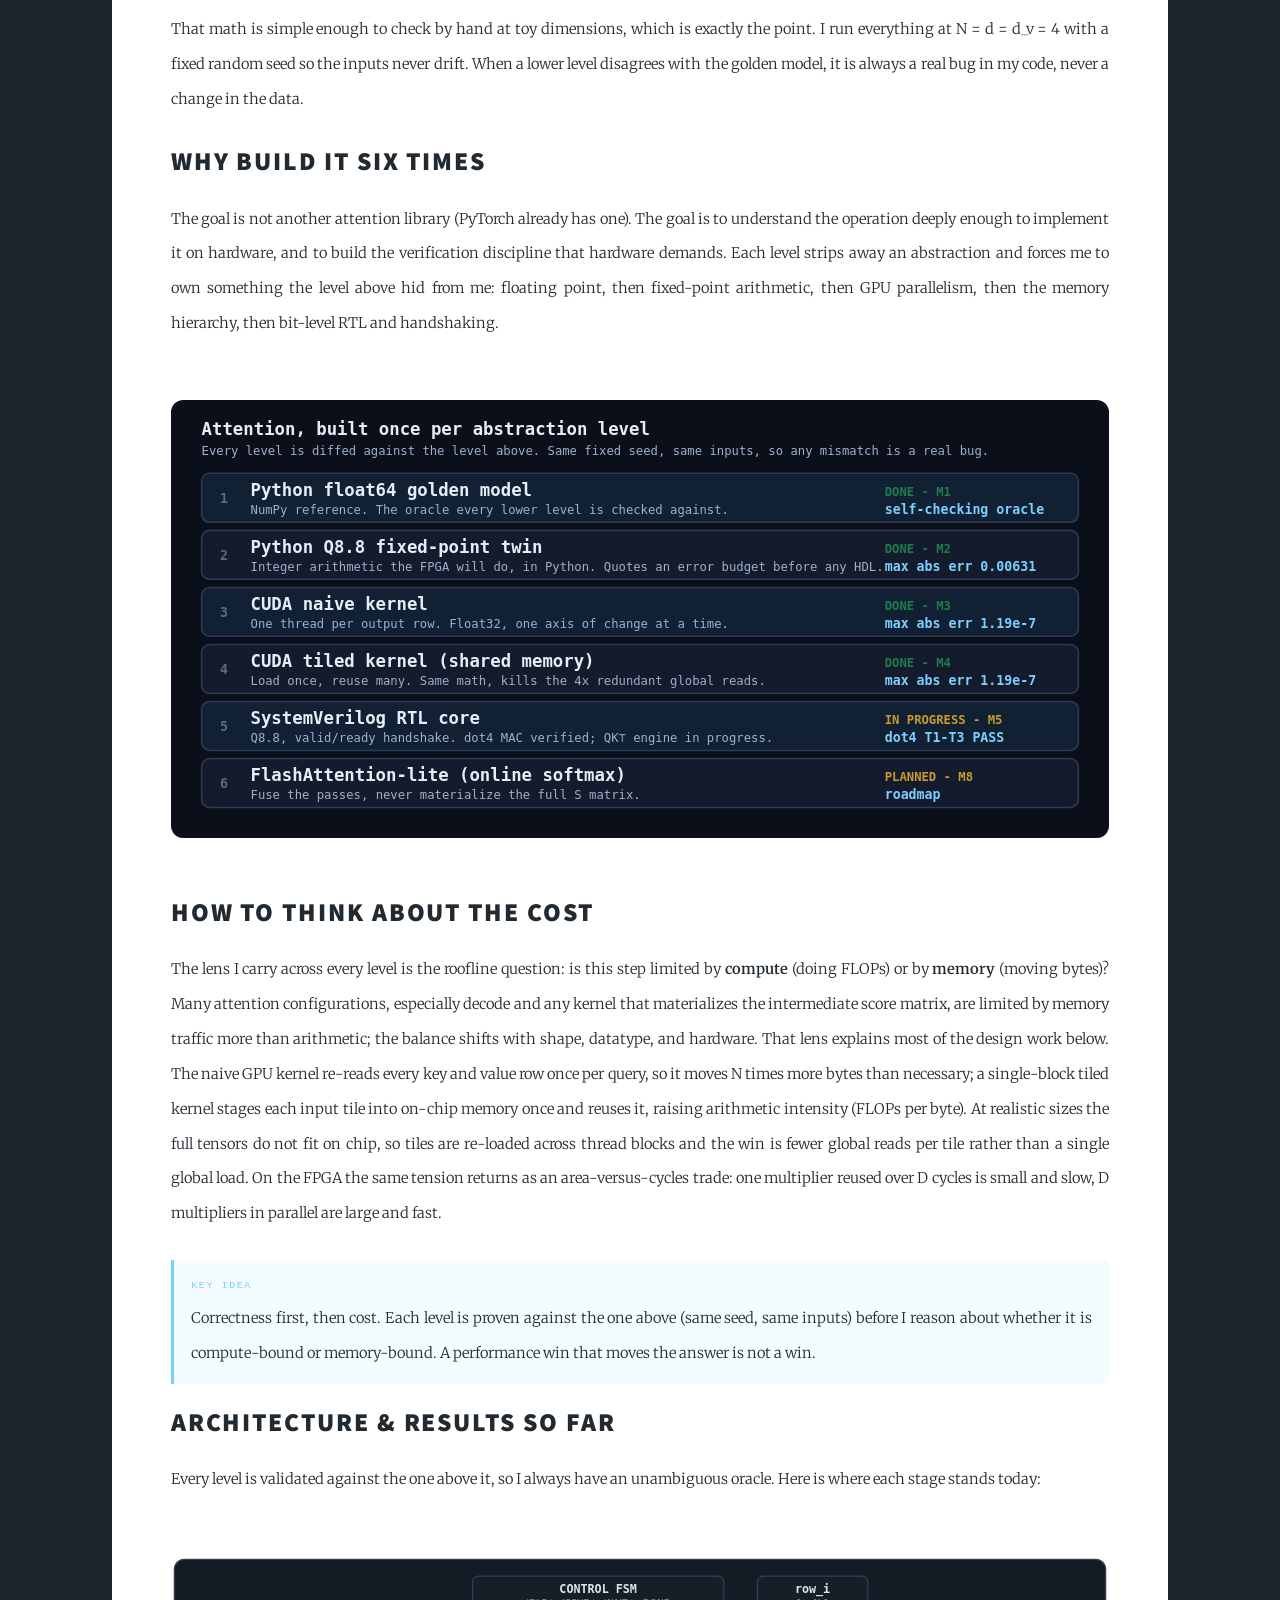
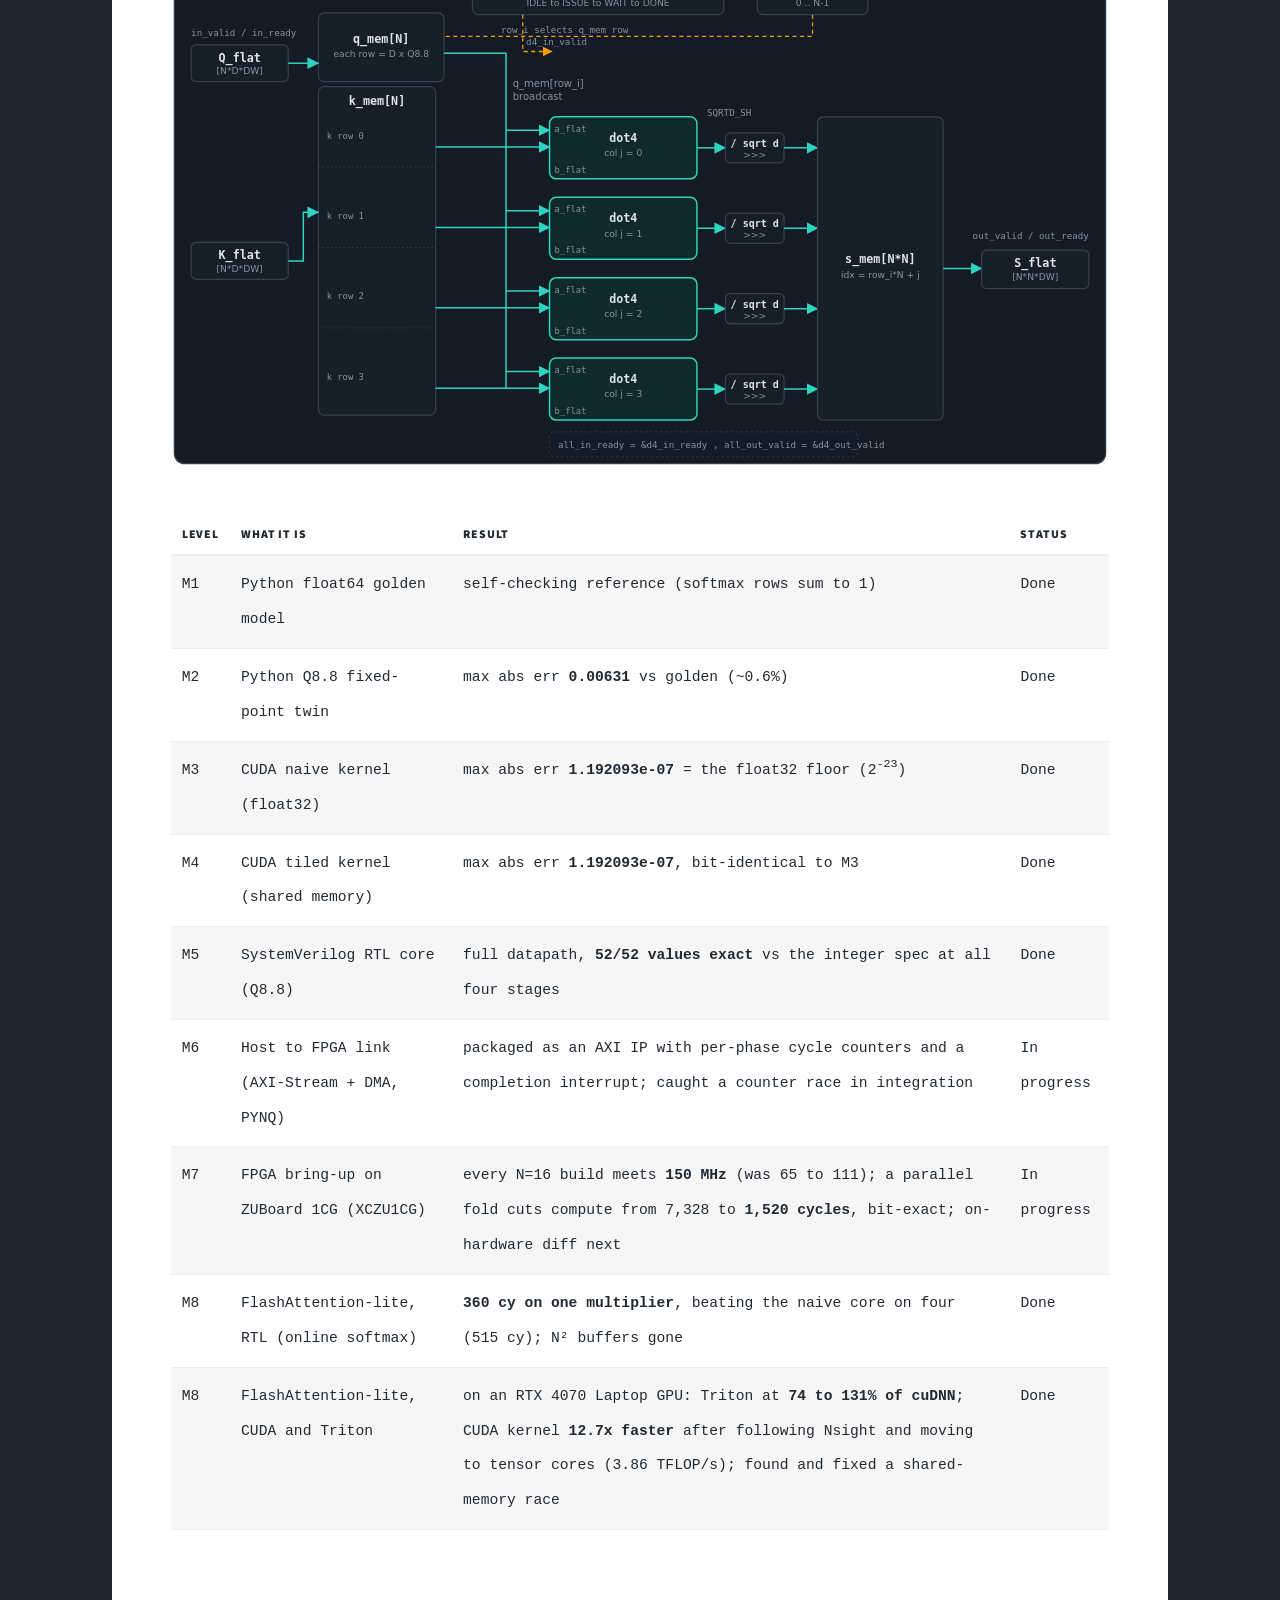
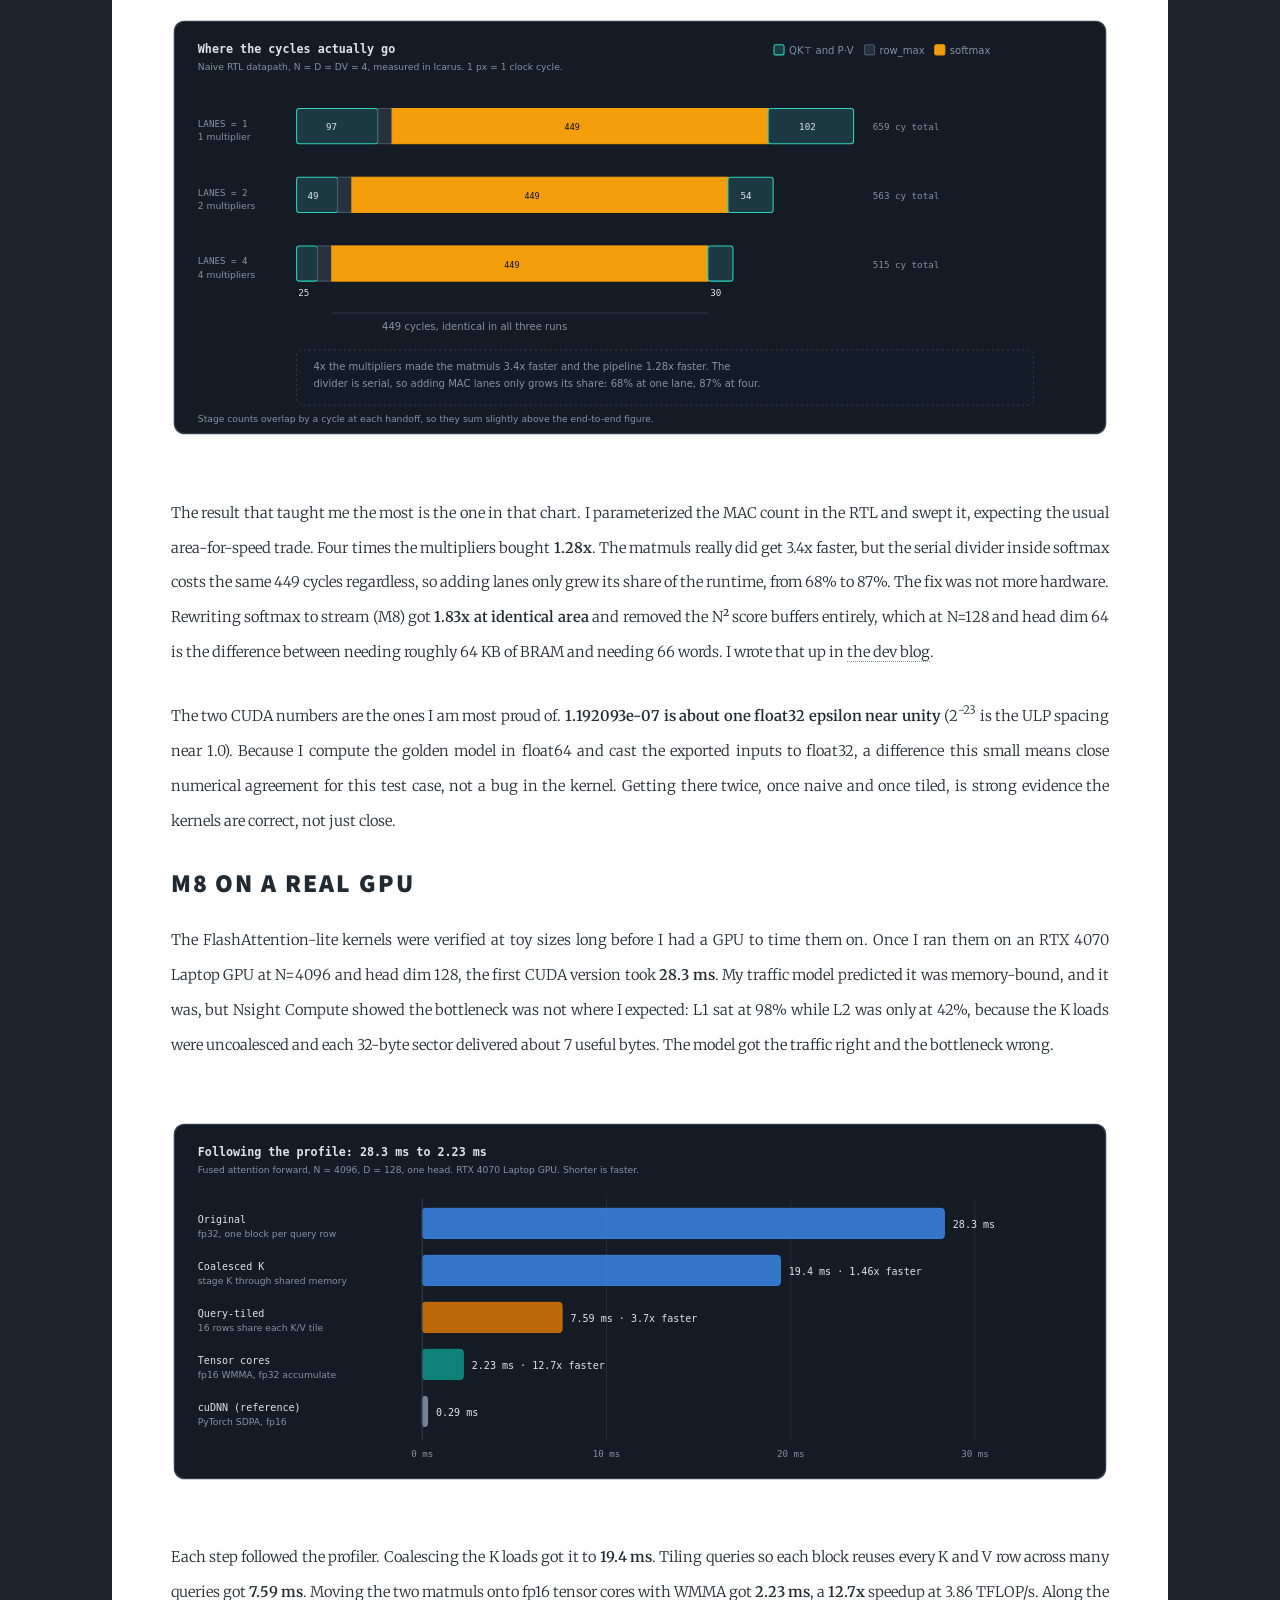
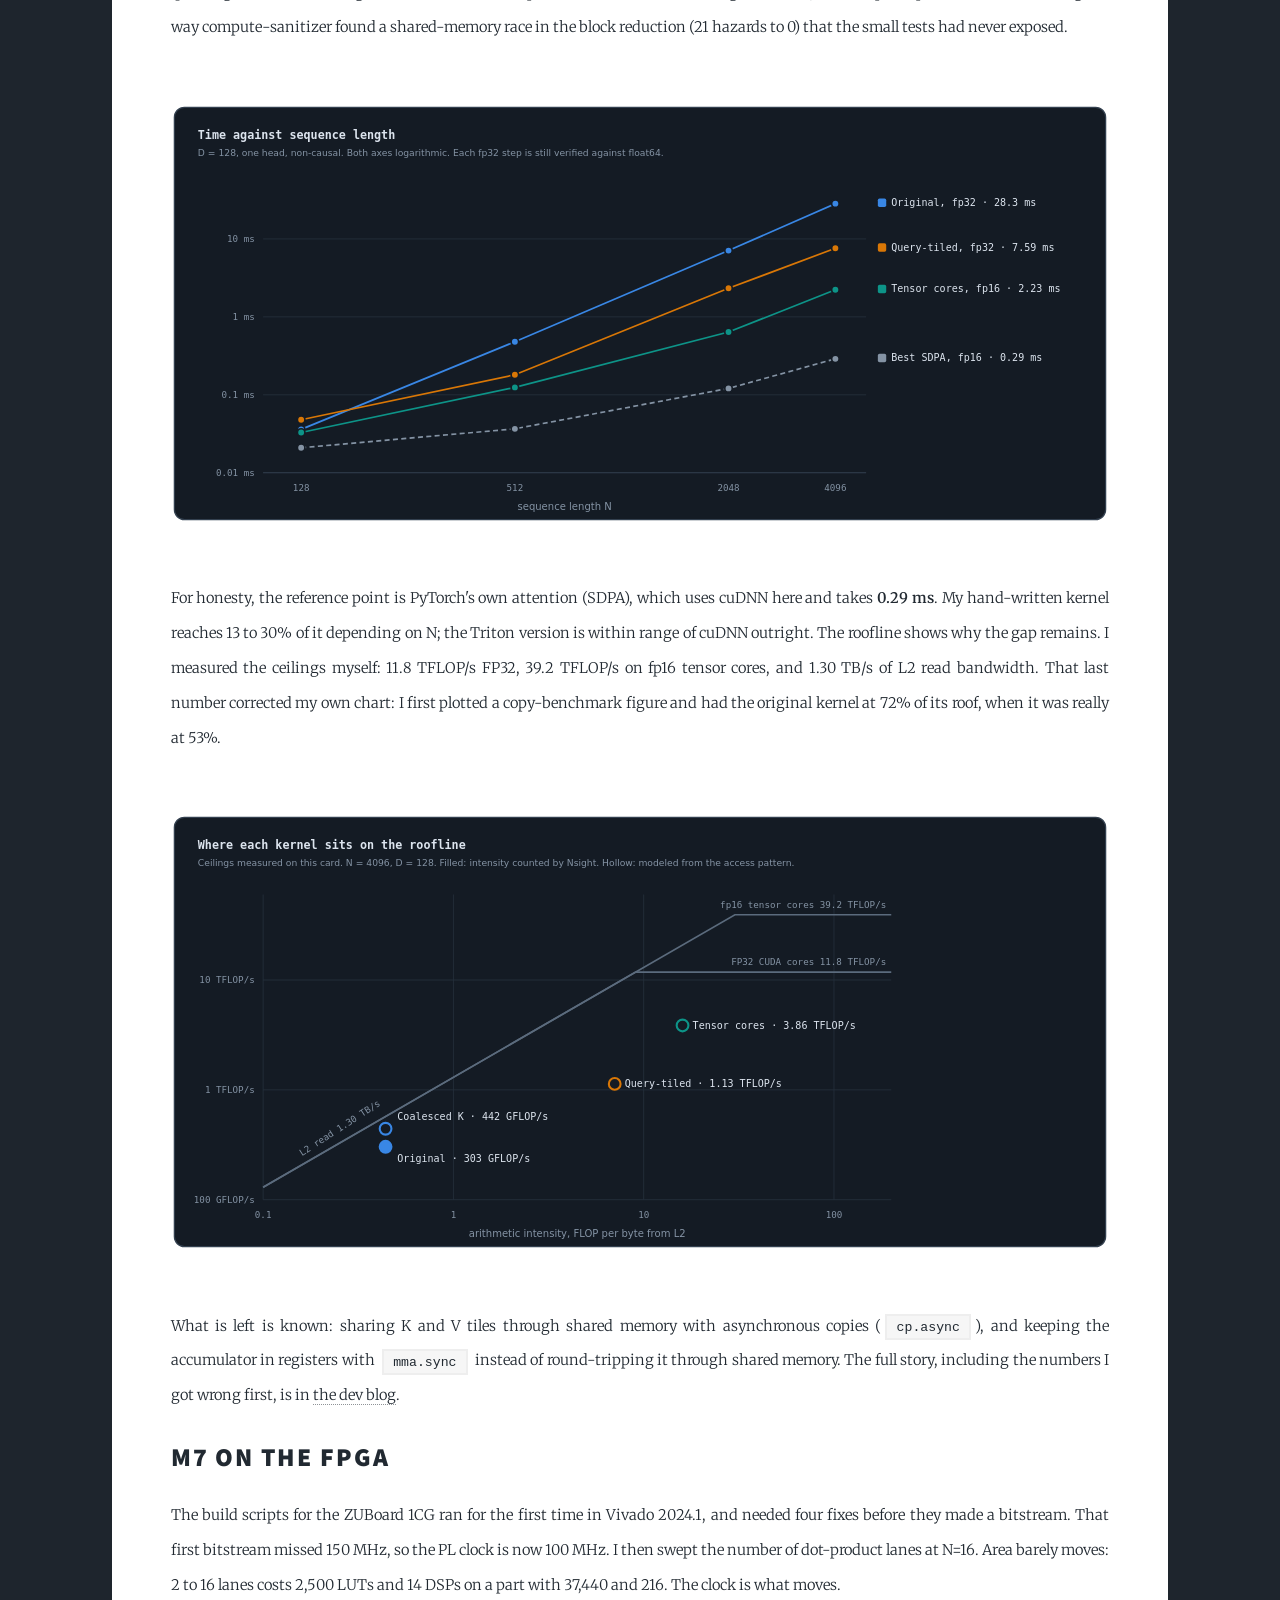
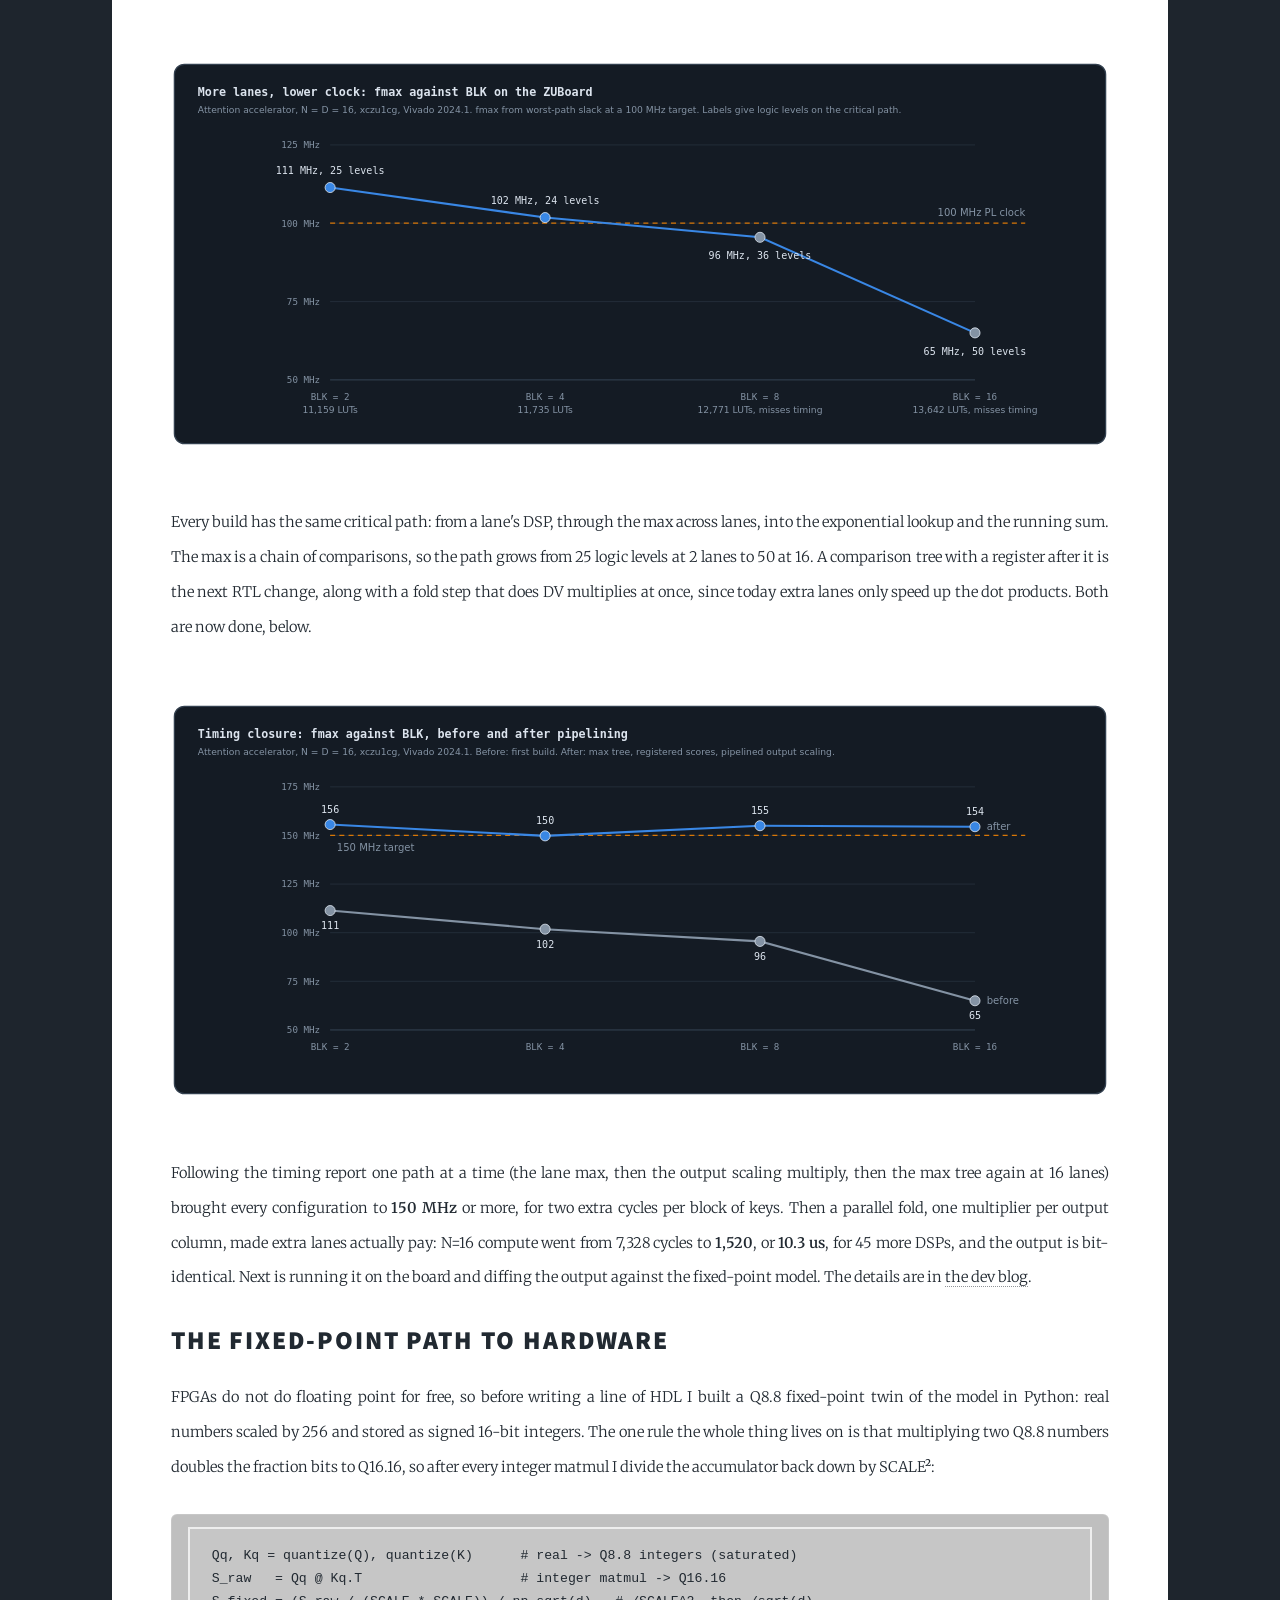
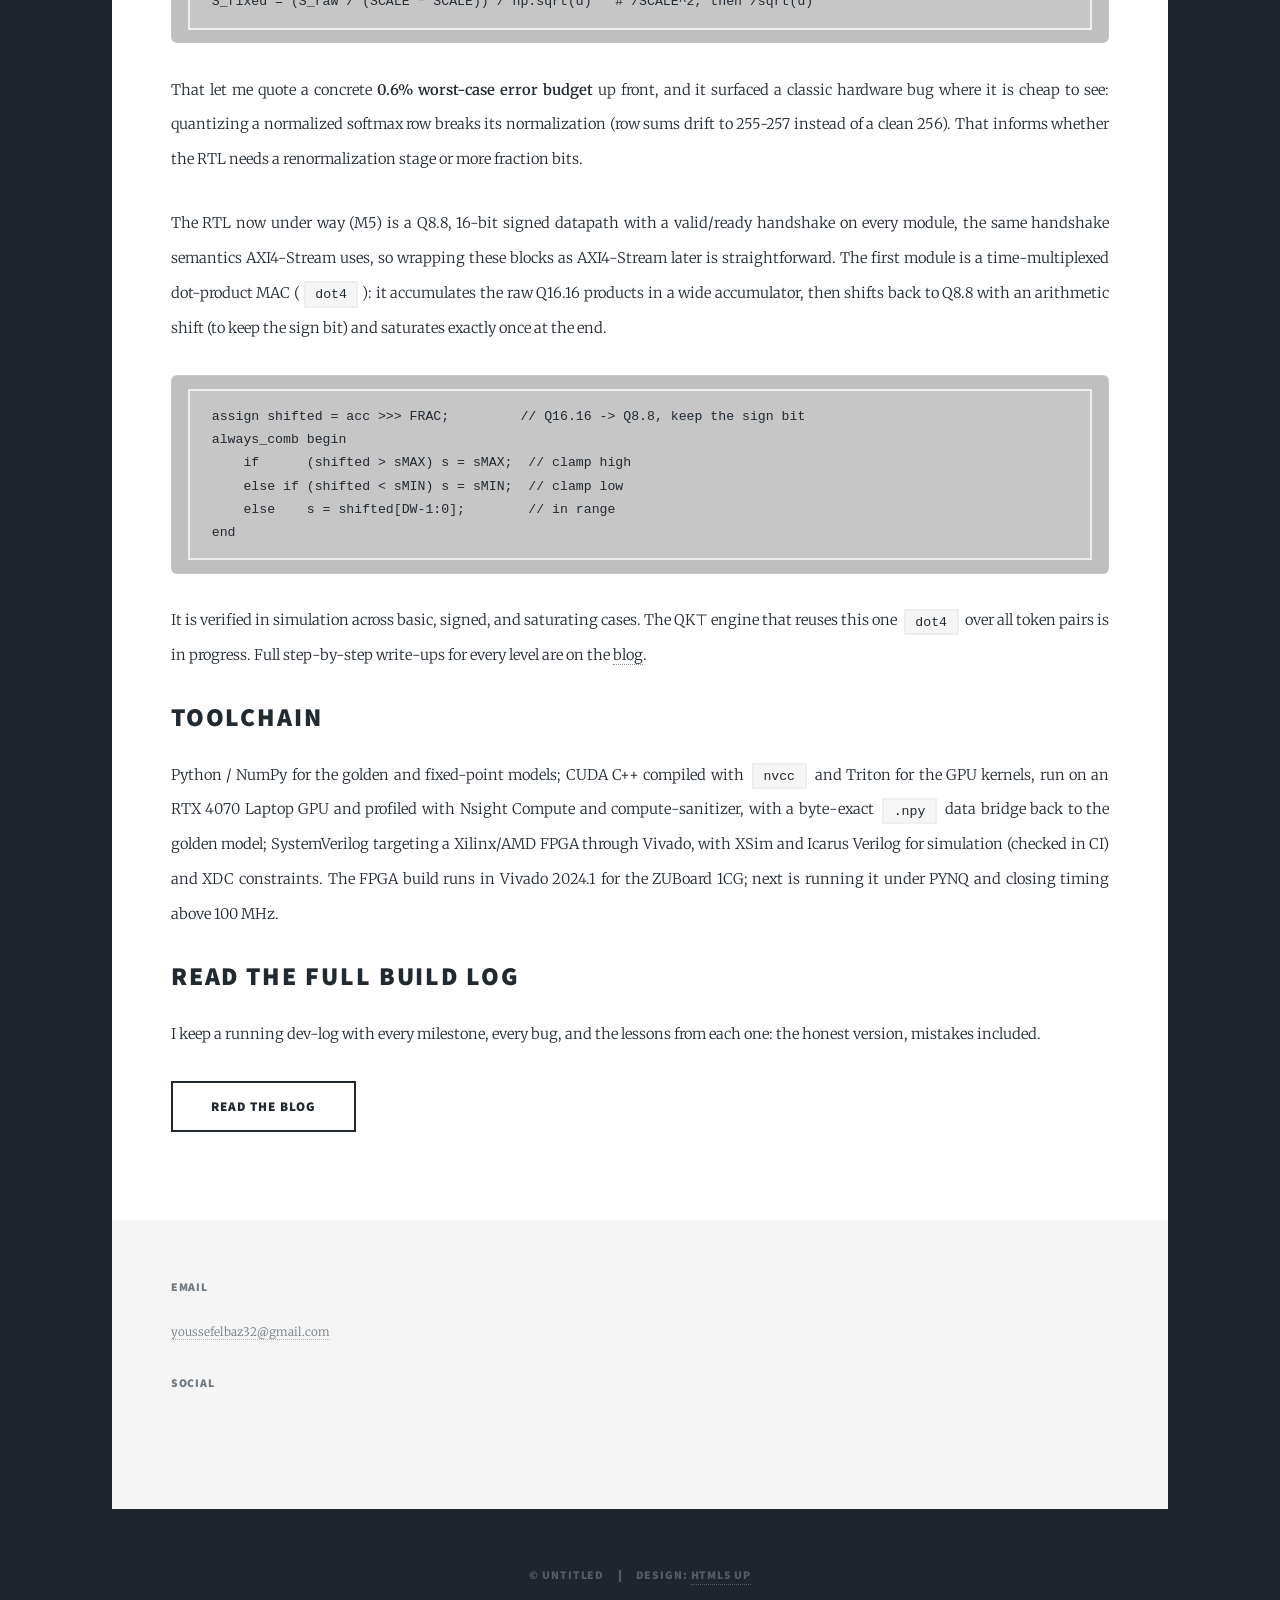
==== commit 0459d0ee: "Blog and project page: M7 timing closure at 150 MHz and the parallel fold" ====
--- a/Attention_Accelerator.html
+++ b/Attention_Accelerator.html
@@ -63,7 +63,7 @@
 										<li><a href="https://github.com/youssefelbaz32/flash-attention-accelerator" target="_blank" class="button primary">Code</a></li>
 										<li><a href="Blog.html" class="button">Dev blog</a></li>
 									</ul>
-									<p><b>Result so far:</b> scaled dot-product attention built and cross-verified across NumPy, Q8.8 fixed-point Python, naive and tiled CUDA, and SystemVerilog RTL, each level diffed against the one above. The CUDA kernels agree with the float64 reference to about one float32 epsilon. On an RTX 4070 Laptop GPU, profiling with Nsight Compute took my FlashAttention-lite CUDA kernel from 28.3 ms to <b>2.23 ms (12.7x, 3.86 TFLOP/s)</b> at N=4096, and my Triton version runs at <b>74 to 131% of cuDNN</b>. On the FPGA, the design now builds for the ZUBoard 1CG and meets timing at <b>100 MHz</b> up to four lanes at N=16, using under a third of the LUTs. On-board latency is next and tracked in the status table below.</p>
+									<p><b>Result so far:</b> scaled dot-product attention built and cross-verified across NumPy, Q8.8 fixed-point Python, naive and tiled CUDA, and SystemVerilog RTL, each level diffed against the one above. The CUDA kernels agree with the float64 reference to about one float32 epsilon. On an RTX 4070 Laptop GPU, profiling with Nsight Compute took my FlashAttention-lite CUDA kernel from 28.3 ms to <b>2.23 ms (12.7x, 3.86 TFLOP/s)</b> at N=4096, and my Triton version runs at <b>74 to 131% of cuDNN</b>. On the FPGA, every N=16 configuration now builds for the ZUBoard 1CG and meets <b>150 MHz</b>, and the fastest computes a 16-token head in <b>10.3 us</b>, using about a third of the LUTs. On-board latency is next and tracked in the status table below.</p>
 									<div class="image main"><img src="images/aa_dataflow.svg" alt="Attention dataflow: Q, K, V flow through QK-transpose scaled by root-d, softmax, and PV to produce output O" /></div>
 
 								<p>Attention is three matrix operations. Given queries <b>Q</b>, keys <b>K</b> and values <b>V</b>, you compute a score matrix, turn it into a probability distribution with softmax, and use those probabilities to blend the values:</p>
@@ -95,7 +95,7 @@
 											<tr><td>M4</td><td>CUDA tiled kernel (shared memory)</td><td>max abs err <b>1.192093e-07</b>, bit-identical to M3</td><td>Done</td></tr>
 											<tr><td>M5</td><td>SystemVerilog RTL core (Q8.8)</td><td>full datapath, <b>52/52 values exact</b> vs the integer spec at all four stages</td><td>Done</td></tr>
 											<tr><td>M6</td><td>Host to FPGA link (AXI-Stream + DMA, PYNQ)</td><td>packaged as an AXI IP with per-phase cycle counters and a completion interrupt; caught a counter race in integration</td><td>In progress</td></tr>
-											<tr><td>M7</td><td>FPGA bring-up on ZUBoard 1CG (XCZU1CG)</td><td>builds and meets <b>100 MHz</b> (N=16, 4 lanes, 11.7k LUTs, 10 DSPs); fmax falls from 111 to 65 MHz as lanes go 2 to 16; on-hardware diff next</td><td>In progress</td></tr>
+											<tr><td>M7</td><td>FPGA bring-up on ZUBoard 1CG (XCZU1CG)</td><td>every N=16 build meets <b>150 MHz</b> (was 65 to 111); a parallel fold cuts compute from 7,328 to <b>1,520 cycles</b>, bit-exact; on-hardware diff next</td><td>In progress</td></tr>
 											<tr><td>M8</td><td>FlashAttention-lite, RTL (online softmax)</td><td><b>360 cy on one multiplier</b>, beating the naive core on four (515 cy); N&#178; buffers gone</td><td>Done</td></tr>
 											<tr><td>M8</td><td>FlashAttention-lite, CUDA and Triton</td><td>on an RTX 4070 Laptop GPU: Triton at <b>74 to 131% of cuDNN</b>; CUDA kernel <b>12.7x faster</b> after following Nsight and moving to tensor cores (3.86 TFLOP/s); found and fixed a shared-memory race</td><td>Done</td></tr>
 										</tbody>
@@ -119,7 +119,9 @@
 								<h2>M7 on the FPGA</h2>
 								<p>The build scripts for the ZUBoard 1CG ran for the first time in Vivado 2024.1, and needed four fixes before they made a bitstream. That first bitstream missed 150 MHz, so the PL clock is now 100 MHz. I then swept the number of dot-product lanes at N=16. Area barely moves: 2 to 16 lanes costs 2,500 LUTs and 14 DSPs on a part with 37,440 and 216. The clock is what moves.</p>
 								<div class="image main"><img src="images/m7_fmax.svg" alt="Line chart of fmax against BLK for N=D=16 on the ZUBoard: 111 MHz at BLK 2, 102 at BLK 4, 96 at BLK 8 and 65 at BLK 16, against a 100 MHz target. Critical-path logic levels grow from 25 to 50." /></div>
-								<p>Every build has the same critical path: from a lane's DSP, through the max across lanes, into the exponential lookup and the running sum. The max is a chain of comparisons, so the path grows from 25 logic levels at 2 lanes to 50 at 16. A comparison tree with a register after it is the next RTL change, along with a fold step that does DV multiplies at once, since today extra lanes only speed up the dot products. Next is running it on the board and diffing the output against the fixed-point model. The details are in <a href="Blog.html">the dev blog</a>.</p>
+								<p>Every build has the same critical path: from a lane's DSP, through the max across lanes, into the exponential lookup and the running sum. The max is a chain of comparisons, so the path grows from 25 logic levels at 2 lanes to 50 at 16. A comparison tree with a register after it is the next RTL change, along with a fold step that does DV multiplies at once, since today extra lanes only speed up the dot products. Both are now done, below.</p>
+								<div class="image main"><img src="images/m7_closure.svg" alt="Line chart of fmax against BLK at N=D=16. Before pipelining: 111, 102, 96 and 65 MHz at BLK 2, 4, 8 and 16. After: 156, 150, 155 and 155 MHz, all at or above the 150 MHz target." /></div>
+								<p>Following the timing report one path at a time (the lane max, then the output scaling multiply, then the max tree again at 16 lanes) brought every configuration to <b>150 MHz</b> or more, for two extra cycles per block of keys. Then a parallel fold, one multiplier per output column, made extra lanes actually pay: N=16 compute went from 7,328 cycles to <b>1,520</b>, or <b>10.3 us</b>, for 45 more DSPs, and the output is bit-identical. Next is running it on the board and diffing the output against the fixed-point model. The details are in <a href="Blog.html">the dev blog</a>.</p>
 
 								<h2>The fixed-point path to hardware</h2>
 								<p>FPGAs do not do floating point for free, so before writing a line of HDL I built a Q8.8 fixed-point twin of the model in Python: real numbers scaled by 256 and stored as signed 16-bit integers. The one rule the whole thing lives on is that multiplying two Q8.8 numbers doubles the fraction bits to Q16.16, so after every integer matmul I divide the accumulator back down by SCALE&sup2;:</p>
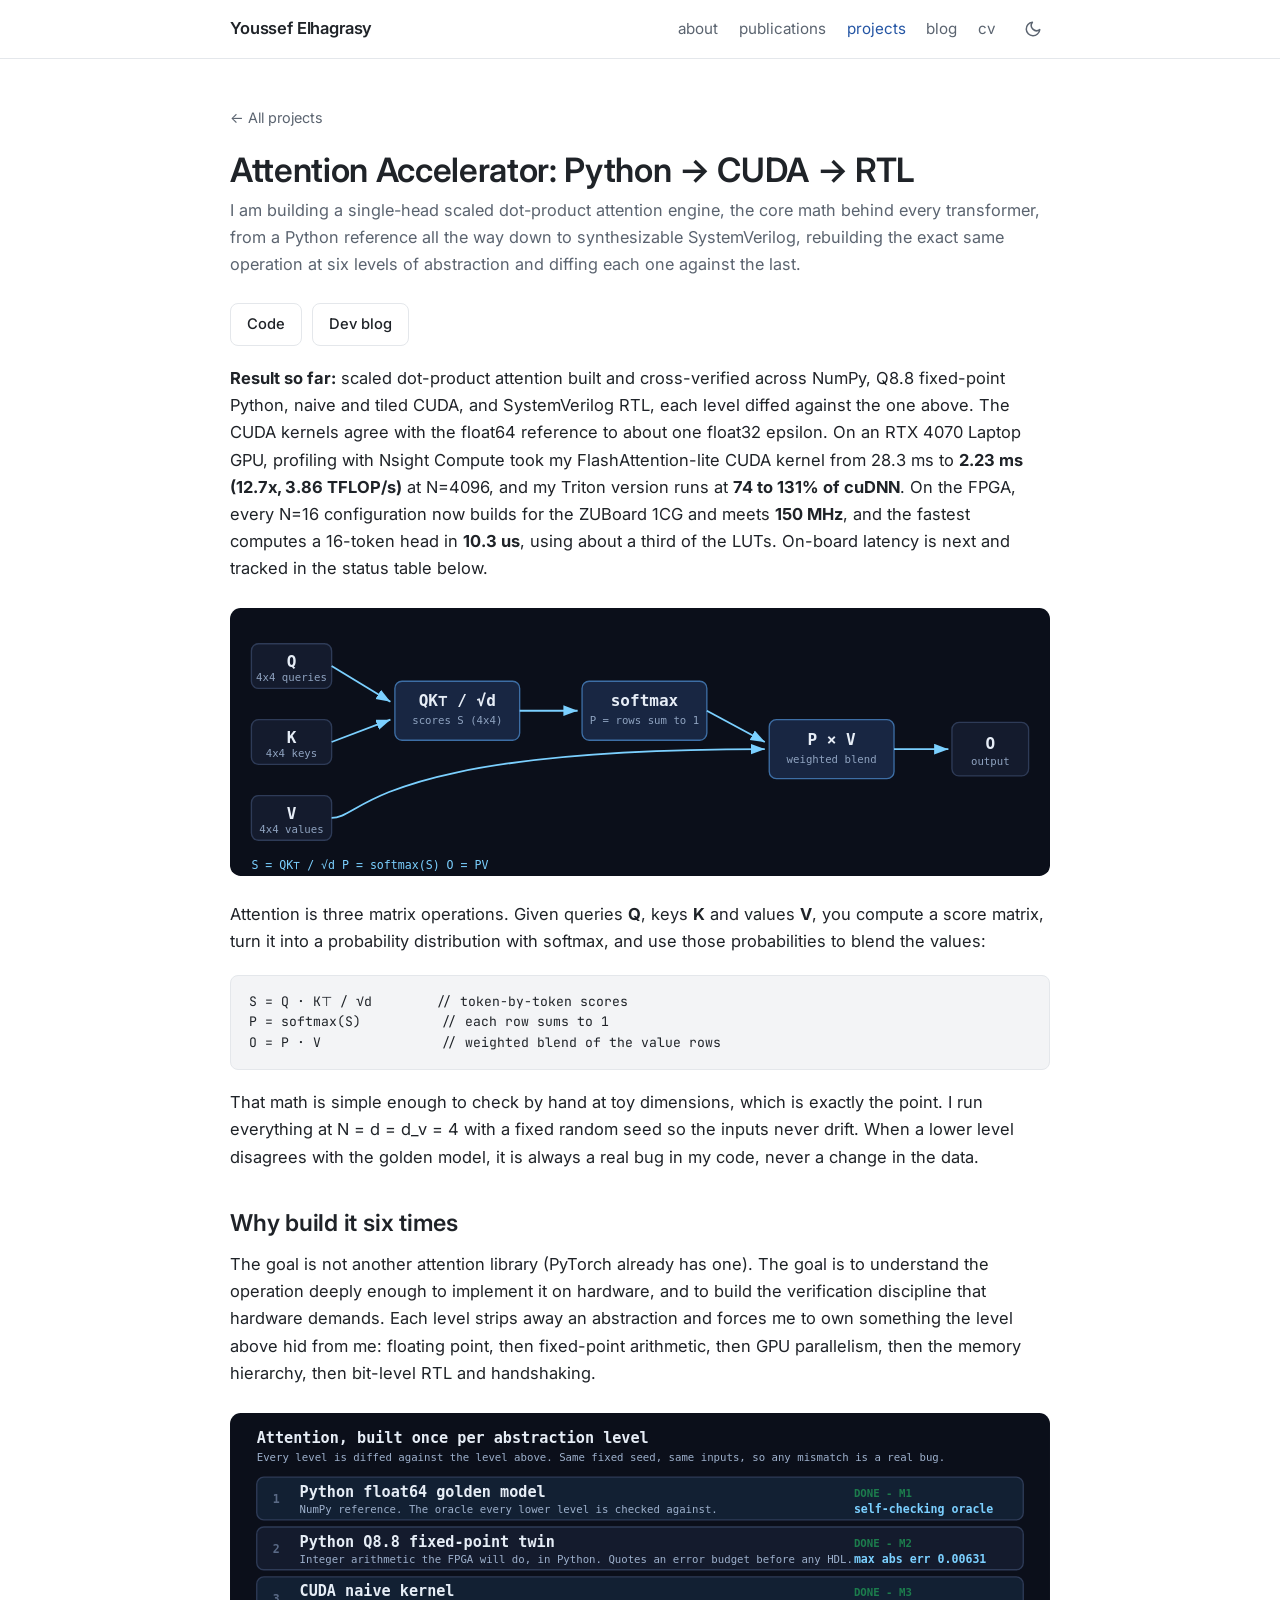
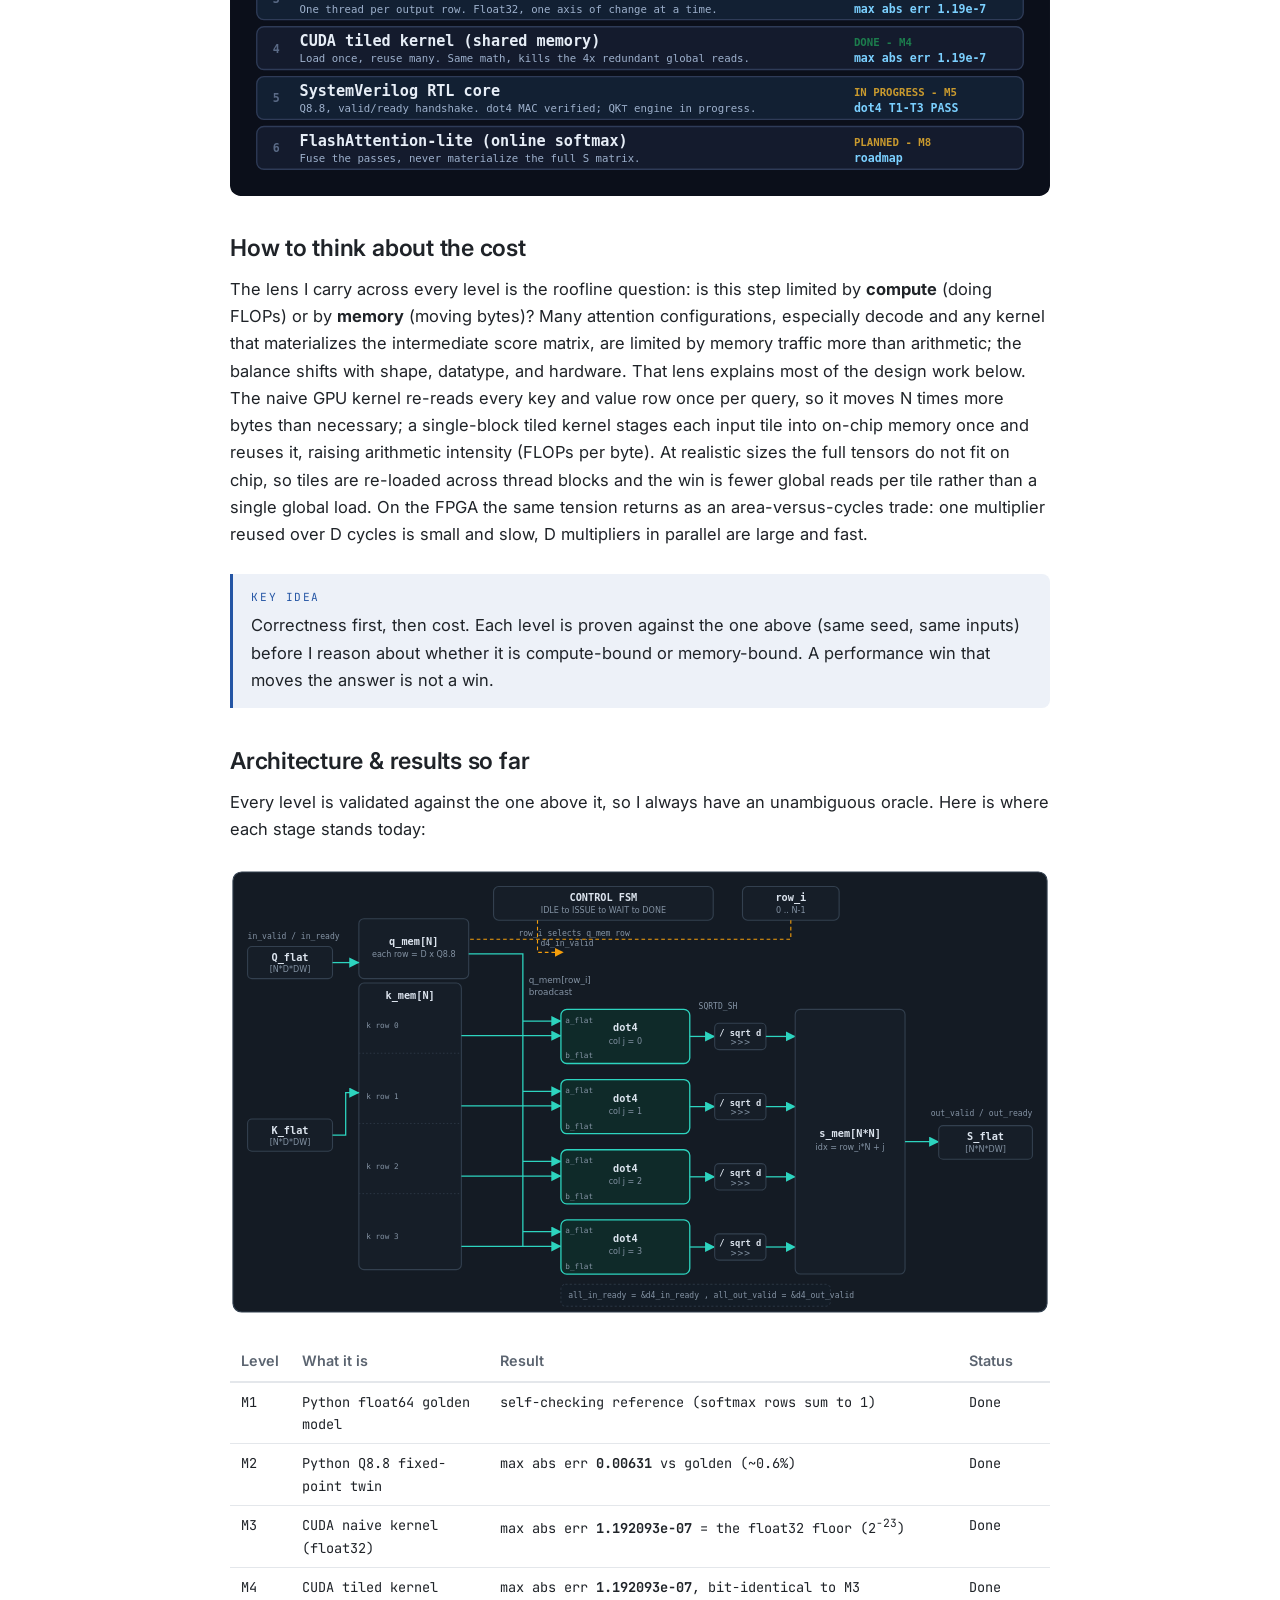
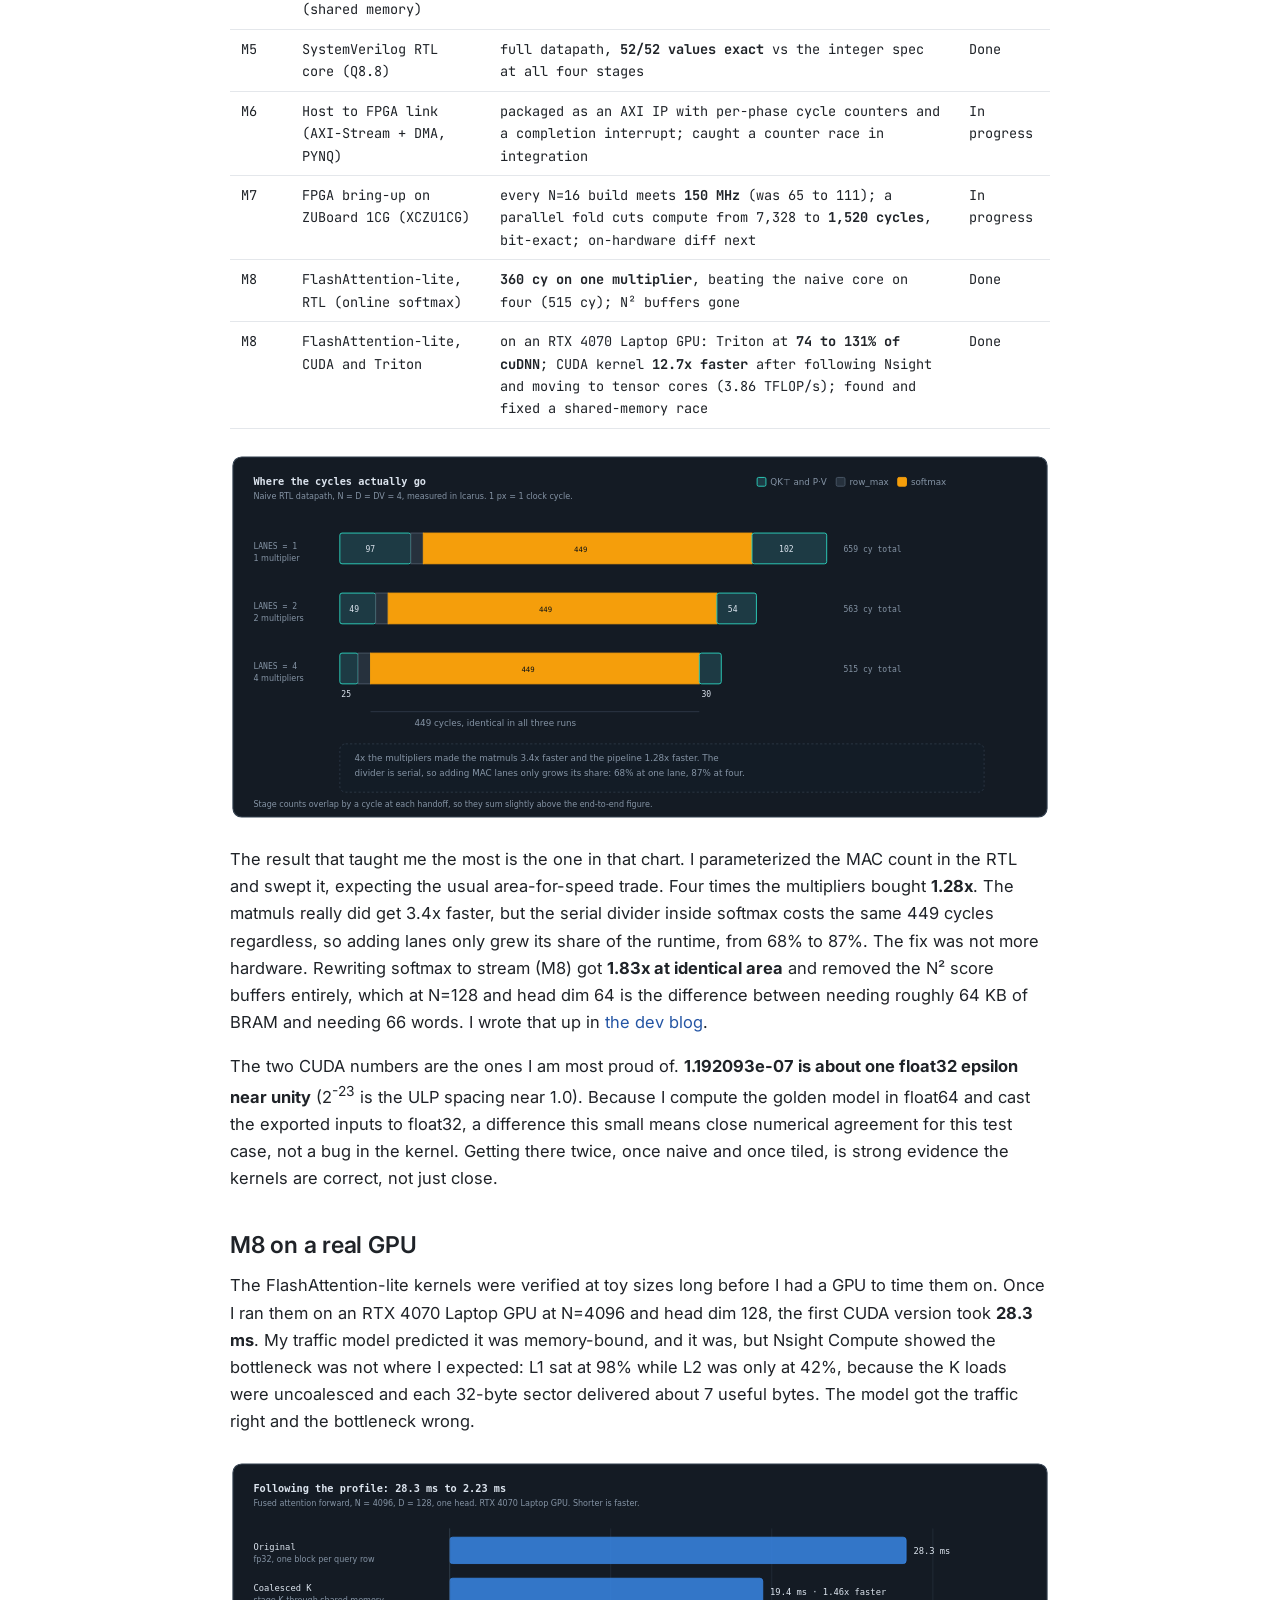
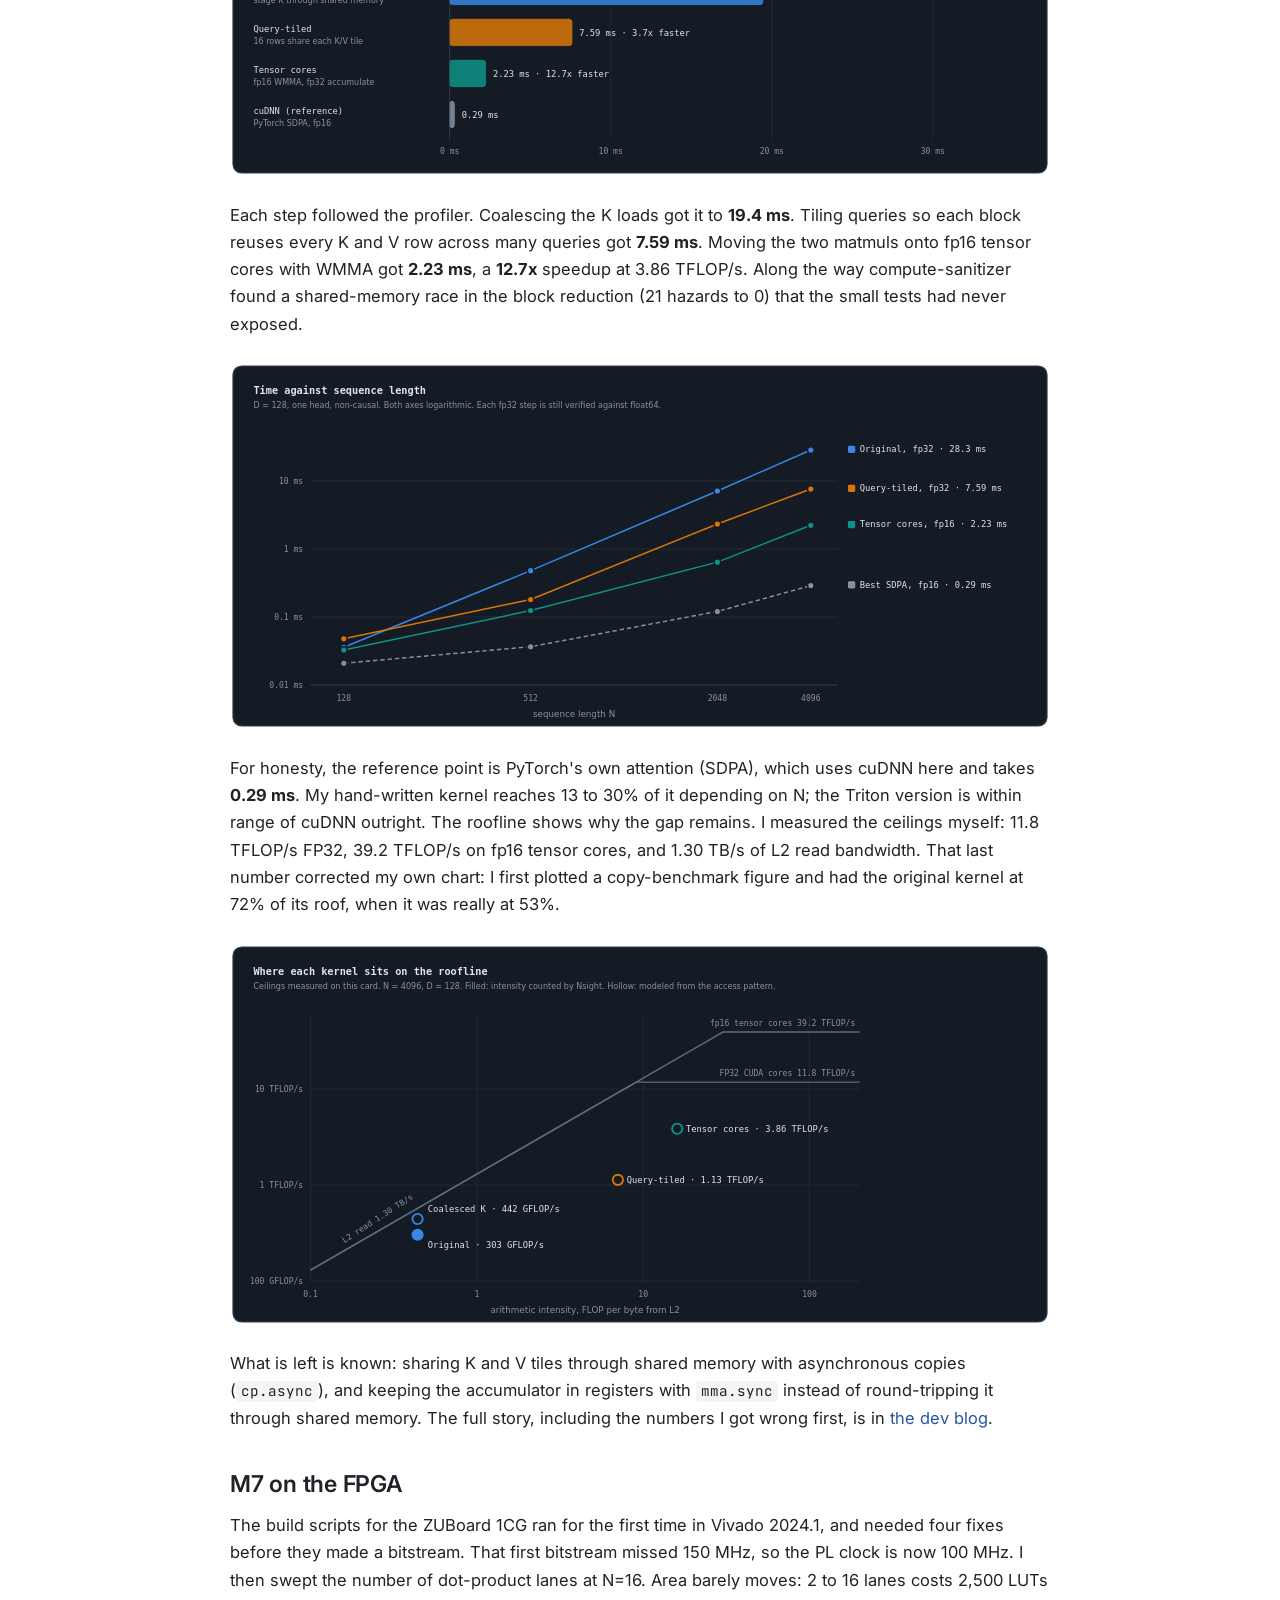
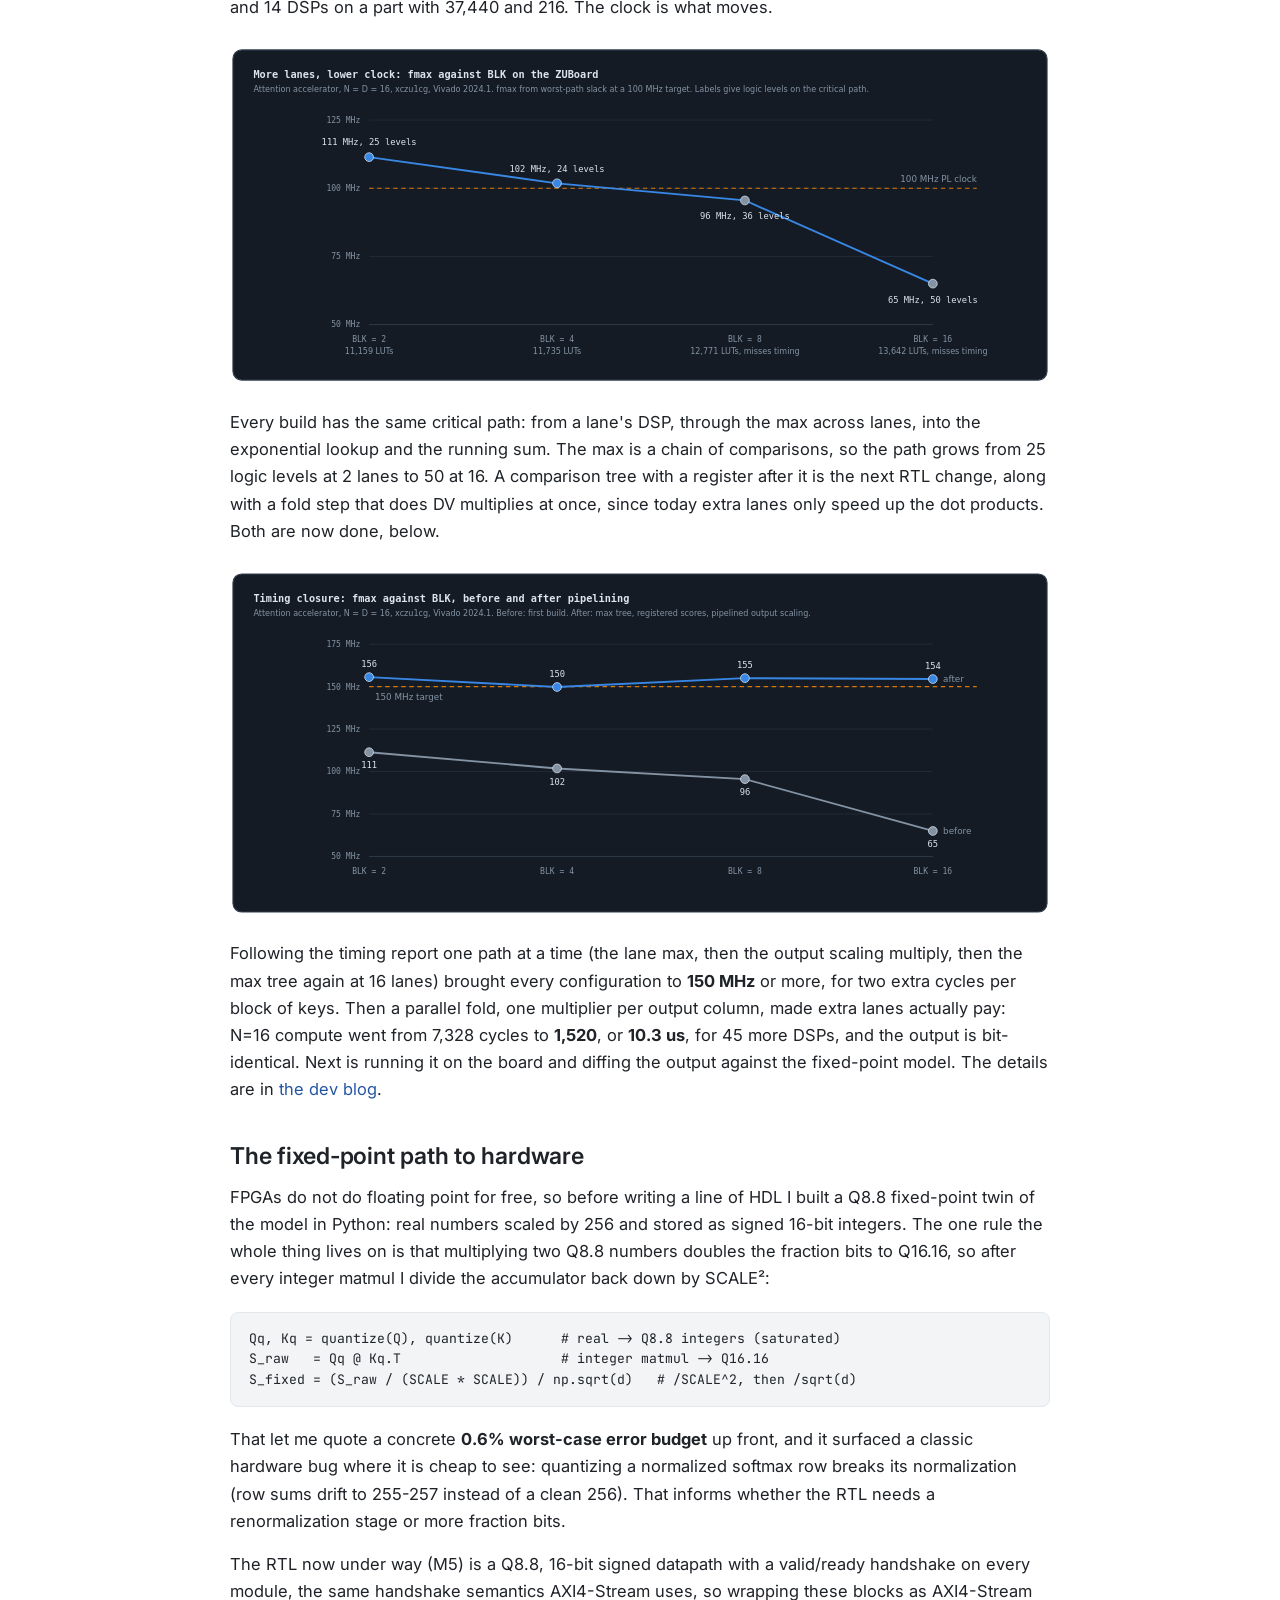
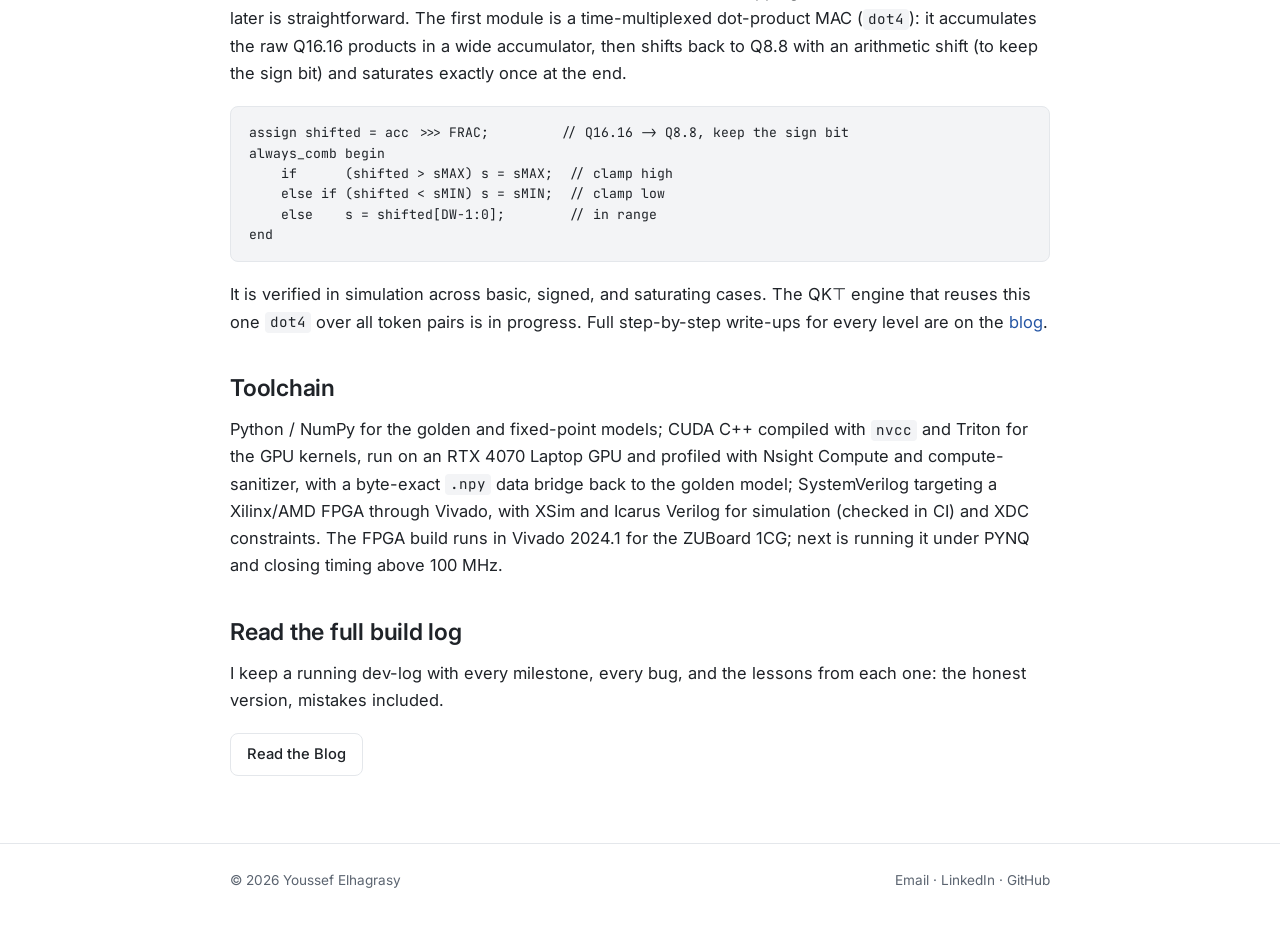
==== commit 89fcc183: "Redesign portfolio as a simple researcher site Replace the Massively template with a lightweight lig" ====
--- a/Attention_Accelerator.html
+++ b/Attention_Accelerator.html
@@ -1,59 +1,41 @@
-<!DOCTYPE HTML>
-<!--
-	Massively by HTML5 UP
-	html5up.net | @ajlkn
-	Free for personal and commercial use under the CCA 3.0 license (html5up.net/license)
--->
-<html>
-	<head>
-		<title>Youssef Elhagrasy Portfolio</title>
-		<meta charset="utf-8" />
-		<meta name="viewport" content="width=device-width, initial-scale=1, user-scalable=no" />
-		<link rel="stylesheet" href="assets/css/main.css" />
-		<link rel="icon" type="image/png" href="images/ye-initials.jpg" />
-		<noscript><link rel="stylesheet" href="assets/css/noscript.css" /></noscript>
-		<style>
-			/* small, self-contained additions; do not override template classes */
-			.mono-block{font-family:Consolas,Menlo,monospace;font-size:0.85em;line-height:1.5;overflow-x:auto;background:rgba(0,0,0,0.25);border:1px solid rgba(255,255,255,0.12);border-radius:6px;padding:1em;}
-			.result-table td{font-family:Consolas,Menlo,monospace;}
-			.callout{padding:0.9em 1.2em;border-radius:0 6px 6px 0;margin:1.6em 0;}
-			.callout .k{display:block;font-family:Consolas,Menlo,monospace;font-size:0.68em;letter-spacing:0.16em;text-transform:uppercase;margin-bottom:0.35em;}
-			.callout p{margin:0;}
-			.callout.idea{border-left:3px solid #7bd0ff;background:rgba(123,208,255,0.08);}
-			.callout.idea .k{color:#7bd0ff;}
-		</style>
-	</head>
-	<body class="is-preload">
-		<!-- Wrapper -->
-			<div id="wrapper">
-				<!-- Header -->
-					<header id="header">
-						<a href="index.html" class="logo">Home</a>
-					</header>
+<!DOCTYPE html>
+<html lang="en">
+<head>
+  <meta charset="utf-8" />
+  <meta name="viewport" content="width=device-width, initial-scale=1" />
+  <title>Attention Accelerator | Youssef Elhagrasy</title>
+  <meta name="description" content="Youssef Elhagrasy: Engineering Physics at UBC. Hardware for efficient AI, reliability, and accelerator design." />
+  <meta property="og:title" content="Attention Accelerator | Youssef Elhagrasy" />
+  <meta property="og:image" content="images/headshot.jpg" />
+  <link rel="icon" type="image/jpeg" href="images/ye-initials.jpg" />
+  <script>try{var t=localStorage.getItem('theme');if(t)document.documentElement.setAttribute('data-theme',t);}catch(e){}</script>
+  <link rel="preconnect" href="https://fonts.googleapis.com" />
+  <link rel="preconnect" href="https://fonts.gstatic.com" crossorigin />
+  <link href="https://fonts.googleapis.com/css2?family=Inter:wght@400;500;600&family=JetBrains+Mono:wght@400;500&display=swap" rel="stylesheet" />
+  <link rel="stylesheet" href="assets/css/site.css" />
+</head>
+<body>
+  <header class="site-header">
+    <div class="container">
+      <a class="brand" href="index.html">Youssef Elhagrasy</a>
+      <button class="icon-btn menu-toggle" aria-label="Menu" aria-expanded="false"><svg viewBox="0 0 24 24" fill="none" stroke="currentColor" stroke-width="2" stroke-linecap="round" aria-hidden="true"><path d="M4 7h16M4 12h16M4 17h16"/></svg></button>
+      <nav class="site-nav">
+        <a href="index.html">about</a>
+        <a href="index.html#publications">publications</a>
+        <a href="projects.html" class="active">projects</a>
+        <a href="Blog.html">blog</a>
+        <a href="cv.html">cv</a>
+        <button class="icon-btn theme-toggle" aria-label="Toggle dark mode"><svg class="moon" viewBox="0 0 24 24" fill="none" stroke="currentColor" stroke-width="2" stroke-linecap="round" stroke-linejoin="round" aria-hidden="true"><path d="M21 12.8A9 9 0 1 1 11.2 3a7 7 0 0 0 9.8 9.8z"/></svg><svg class="sun" viewBox="0 0 24 24" fill="none" stroke="currentColor" stroke-width="2" stroke-linecap="round" stroke-linejoin="round" aria-hidden="true"><circle cx="12" cy="12" r="4"/><path d="M12 2v2M12 20v2M4.9 4.9l1.4 1.4M17.7 17.7l1.4 1.4M2 12h2M20 12h2M4.9 19.1l1.4-1.4M17.7 6.3l1.4-1.4"/></svg></button>
+      </nav>
+    </div>
+  </header>
 
-				<!-- Nav -->
-					<nav id="nav">
-						<ul class="links">
-							<li><a href="index.html">Home</a></li>
-							<li><a href="resume.html">Resume</a></li>
-							<li><a href="FPGA_&_ML.html">FPGA & ML Acceleration</a></li>
-							<li class="active"><a href="Attention_Accelerator.html">Attention Accelerator</a></li>
-							<li><a href="Robot_Summer.html">Robot Summer </a></li>
-							<li><a href="Football_CV.html"> Football CV</a></li>
-							<li><a href="publication.html">Transistor Publication</a></li>
-							<li><a href="Blog.html">Blog</a></li>
-						</ul>
-						<ul class="icons">
-							<li><a href="https://www.linkedin.com/in/youssef-elhagrasy/" target="_blank" class="icon brands alt fa-linkedin"><span class="label">LinkedIn</span></a></li>
-									<li><a href="https://github.com/youssefelbaz32" target="_blank" class="icon brands alt fa-github"><span class="label">GitHub</span></a></li>
-						</ul>
-					</nav>
+  <main>
+    <div class="container">
 
-				<!-- Main -->
-					<div id="main">
+      <a class="back-link" href="projects.html">&larr; All projects</a>
 
-						<!-- Post -->
-							<section class="post">
+<section class="post">
 								<header class="major">
 									<h1>Attention Accelerator:<br />
 									Python &rarr; CUDA &rarr; RTL</h1>
@@ -149,41 +131,15 @@
 
 							</section>
 
-					</div>
+    </div>
+  </main>
 
-				<!-- Footer -->
-				<footer id="footer">
-
-					<section class="contact">
-						<section>
-							<h3>Email</h3>
-							<p><a href="#">youssefelbaz32@gmail.com</a></p>
-						</section>
-						<section>
-							<h3>Social</h3>
-							<ul class="icons alt">
-								<li><a href="https://www.linkedin.com/in/youssef-elhagrasy/" target="_blank" class="icon brands alt fa-linkedin"><span class="label">LinkedIn</span></a></li>
-								<li><a href="https://github.com/youssefelbaz32" target="_blank" class="icon brands alt fa-github"><span class="label">GitHub</span></a></li>
-							</ul>
-						</section>
-					</section>
-				</footer>
-
-				<!-- Copyright -->
-					<div id="copyright">
-						<ul><li>&copy; Untitled</li><li>Design: <a href="https://html5up.net">HTML5 UP</a></li></ul>
-					</div>
-
-			</div>
-
-		<!-- Scripts -->
-			<script src="assets/js/jquery.min.js"></script>
-			<script src="assets/js/jquery.scrollex.min.js"></script>
-			<script src="assets/js/jquery.scrolly.min.js"></script>
-			<script src="assets/js/browser.min.js"></script>
-			<script src="assets/js/breakpoints.min.js"></script>
-			<script src="assets/js/util.js"></script>
-			<script src="assets/js/main.js"></script>
-
-	</body>
+  <footer class="site-footer">
+    <div class="container">
+      <span>&copy; <span id="year">2026</span> Youssef Elhagrasy</span>
+      <span><a href="mailto:youssefelbaz32@gmail.com">Email</a> &middot; <a href="https://www.linkedin.com/in/youssef-elhagrasy/" target="_blank" rel="noopener">LinkedIn</a> &middot; <a href="https://github.com/youssefelbaz32" target="_blank" rel="noopener">GitHub</a></span>
+    </div>
+  </footer>
+  <script src="assets/js/site.js"></script>
+</body>
 </html>
--- a/assets/css/site.css
+++ b/assets/css/site.css
@@ -0,0 +1,301 @@
+/* Youssef Elhagrasy — site styles. Simple researcher layout, light/dark aware. */
+
+:root {
+  --bg: #ffffff;
+  --bg-soft: #f6f7f9;
+  --text: #1f2328;
+  --muted: #5b6470;
+  --border: #e4e7eb;
+  --accent: #2455a4;
+  --accent-soft: rgba(36, 85, 164, 0.08);
+  --good: #1a7f4b;
+  --good-soft: rgba(26, 127, 75, 0.08);
+  --warn: #9a6700;
+  --code-bg: #f3f4f6;
+  --shadow: 0 1px 2px rgba(16, 24, 40, 0.04), 0 1px 3px rgba(16, 24, 40, 0.06);
+  color-scheme: light;
+}
+
+@media (prefers-color-scheme: dark) {
+  :root:not([data-theme="light"]) {
+    --bg: #111418;
+    --bg-soft: #181c21;
+    --text: #e6e8eb;
+    --muted: #9aa4b0;
+    --border: #2a3038;
+    --accent: #7fb0ff;
+    --accent-soft: rgba(127, 176, 255, 0.10);
+    --good: #6fd19c;
+    --good-soft: rgba(111, 209, 156, 0.10);
+    --warn: #e3b341;
+    --code-bg: #1b2027;
+    --shadow: none;
+    color-scheme: dark;
+  }
+}
+:root[data-theme="dark"] {
+  --bg: #111418;
+  --bg-soft: #181c21;
+  --text: #e6e8eb;
+  --muted: #9aa4b0;
+  --border: #2a3038;
+  --accent: #7fb0ff;
+  --accent-soft: rgba(127, 176, 255, 0.10);
+  --good: #6fd19c;
+  --good-soft: rgba(111, 209, 156, 0.10);
+  --warn: #e3b341;
+  --code-bg: #1b2027;
+  --shadow: none;
+  color-scheme: dark;
+}
+
+*, *::before, *::after { box-sizing: border-box; }
+
+html { -webkit-text-size-adjust: 100%; }
+
+body {
+  margin: 0;
+  background: var(--bg);
+  color: var(--text);
+  font-family: "Inter", system-ui, -apple-system, "Segoe UI", Roboto, sans-serif;
+  font-size: 16.5px;
+  line-height: 1.65;
+  -webkit-font-smoothing: antialiased;
+  transition: background-color .2s ease, color .2s ease;
+}
+
+a { color: var(--accent); text-decoration: none; }
+a:hover { text-decoration: underline; text-underline-offset: 3px; }
+
+img { max-width: 100%; height: auto; }
+
+h1, h2, h3, h4 { line-height: 1.25; font-weight: 600; letter-spacing: -0.01em; }
+h1 { font-size: 2.1rem; margin: 0 0 .4rem; }
+h2 { font-size: 1.45rem; margin: 2.4rem 0 .8rem; }
+h3 { font-size: 1.12rem; margin: 1.8rem 0 .5rem; }
+p { margin: 0 0 1rem; }
+ul, ol { padding-left: 1.3rem; }
+li { margin: .25rem 0; }
+hr { border: 0; border-top: 1px solid var(--border); margin: 2.5rem 0; }
+
+code, pre, .mono { font-family: "JetBrains Mono", ui-monospace, SFMono-Regular, Menlo, Consolas, monospace; }
+code { font-size: .86em; background: var(--code-bg); padding: .1em .35em; border-radius: 4px; }
+pre, .mono-block {
+  font-size: .82rem; line-height: 1.55; overflow-x: auto;
+  background: var(--code-bg); border: 1px solid var(--border);
+  border-radius: 8px; padding: 1rem 1.1rem; margin: 1.2rem 0;
+}
+pre code, .mono-block code { background: none; padding: 0; font-size: inherit; }
+
+/* ---------- layout ---------- */
+
+.container { max-width: 860px; margin: 0 auto; padding: 0 20px; }
+
+.site-header {
+  position: sticky; top: 0; z-index: 10;
+  background: color-mix(in srgb, var(--bg) 88%, transparent);
+  backdrop-filter: saturate(160%) blur(8px);
+  -webkit-backdrop-filter: saturate(160%) blur(8px);
+  border-bottom: 1px solid var(--border);
+}
+.site-header .container {
+  display: flex; align-items: center; justify-content: space-between;
+  height: 58px; gap: 1rem;
+}
+.brand { font-weight: 600; color: var(--text); letter-spacing: -0.01em; white-space: nowrap; }
+.brand:hover { text-decoration: none; color: var(--accent); }
+
+.site-nav { display: flex; align-items: center; gap: 1.3rem; }
+.site-nav a { color: var(--muted); font-size: .95rem; }
+.site-nav a:hover { color: var(--text); text-decoration: none; }
+.site-nav a.active { color: var(--accent); }
+
+.icon-btn {
+  display: inline-flex; align-items: center; justify-content: center;
+  width: 34px; height: 34px; border-radius: 8px;
+  border: 1px solid transparent; background: none; color: var(--muted); cursor: pointer;
+}
+.icon-btn:hover { color: var(--text); border-color: var(--border); }
+.icon-btn svg { width: 18px; height: 18px; }
+.theme-toggle .sun { display: none; }
+:root[data-theme="dark"] .theme-toggle .sun { display: block; }
+:root[data-theme="dark"] .theme-toggle .moon { display: none; }
+@media (prefers-color-scheme: dark) {
+  :root:not([data-theme="light"]) .theme-toggle .sun { display: block; }
+  :root:not([data-theme="light"]) .theme-toggle .moon { display: none; }
+}
+.menu-toggle { display: none; }
+
+@media (max-width: 680px) {
+  .menu-toggle { display: inline-flex; }
+  .site-nav {
+    display: none; position: absolute; top: 58px; left: 0; right: 0;
+    flex-direction: column; align-items: flex-start; gap: .2rem;
+    background: var(--bg); border-bottom: 1px solid var(--border); padding: .6rem 20px 1rem;
+  }
+  .site-nav.open { display: flex; }
+  .site-nav a { padding: .35rem 0; font-size: 1rem; }
+  .site-nav .theme-toggle { margin-top: .3rem; }
+}
+
+main { padding: 2.8rem 0 3rem; }
+
+.site-footer {
+  border-top: 1px solid var(--border);
+  color: var(--muted); font-size: .85rem;
+  padding: 1.6rem 0 2.2rem;
+}
+.site-footer .container { display: flex; justify-content: space-between; flex-wrap: wrap; gap: .6rem; }
+.site-footer a { color: var(--muted); }
+.site-footer a:hover { color: var(--text); }
+
+/* ---------- home ---------- */
+
+.hero { display: grid; grid-template-columns: 1fr 210px; gap: 2.4rem; align-items: start; }
+.hero .subtitle { color: var(--muted); margin-bottom: 1.3rem; font-size: 1rem; }
+.hero .portrait {
+  width: 210px; aspect-ratio: 4 / 5; object-fit: cover; object-position: center 25%;
+  border-radius: 12px; border: 1px solid var(--border); box-shadow: var(--shadow);
+}
+.links-row { display: flex; flex-wrap: wrap; gap: .5rem 1.1rem; margin-top: 1.2rem; font-size: .95rem; }
+.links-row a { display: inline-flex; align-items: center; gap: .4rem; }
+.links-row svg { width: 16px; height: 16px; }
+
+@media (max-width: 680px) {
+  h1 { font-size: 1.75rem; }
+  .hero { grid-template-columns: 1fr; gap: 1.4rem; }
+  .hero .portrait-wrap { order: -1; }
+  .hero .portrait { width: 150px; }
+}
+
+.section-title {
+  font-size: 1.3rem; margin: 3rem 0 1rem; padding-bottom: .45rem;
+  border-bottom: 1px solid var(--border);
+}
+
+.news { list-style: none; padding: 0; margin: 0; }
+.news li { display: grid; grid-template-columns: 92px 1fr; gap: 1rem; padding: .4rem 0; margin: 0; }
+.news .date { color: var(--muted); font-size: .9rem; font-variant-numeric: tabular-nums; padding-top: .05rem; }
+@media (max-width: 520px) { .news li { grid-template-columns: 1fr; gap: 0; } }
+
+.interests { padding-left: 1.1rem; }
+.interests li { margin: .35rem 0; }
+
+/* publications */
+.pubs { list-style: none; padding: 0; margin: 0; }
+.pub { padding: 1rem 0; border-bottom: 1px solid var(--border); margin: 0; }
+.pub:last-child { border-bottom: 0; }
+.pub-title { font-weight: 600; color: var(--text); display: block; margin-bottom: .2rem; line-height: 1.4; }
+.pub-authors { color: var(--muted); font-size: .93rem; }
+.pub-authors .me { color: var(--text); font-weight: 600; }
+.pub-venue { font-size: .93rem; font-style: italic; }
+.pub-meta { display: flex; flex-wrap: wrap; align-items: center; gap: .4rem .6rem; margin-top: .45rem; }
+
+.badge {
+  display: inline-block; font-size: .72rem; font-weight: 600; letter-spacing: .02em;
+  padding: .12rem .5rem; border-radius: 999px; border: 1px solid var(--border); color: var(--muted);
+  white-space: nowrap; font-style: normal;
+}
+.badge.accepted, .badge.published { color: var(--good); border-color: color-mix(in srgb, var(--good) 40%, transparent); background: var(--good-soft); }
+.badge.review { color: var(--warn); border-color: color-mix(in srgb, var(--warn) 40%, transparent); }
+.pill-link { font-size: .8rem; padding: .12rem .55rem; border: 1px solid var(--border); border-radius: 6px; color: var(--muted); }
+.pill-link:hover { color: var(--accent); border-color: var(--accent); text-decoration: none; }
+
+/* current research */
+.research-list { display: grid; gap: 1rem; }
+.research-item {
+  border: 1px solid var(--border); border-radius: 10px; padding: 1rem 1.2rem;
+  background: var(--bg-soft);
+}
+.research-item h3 { margin: 0 0 .15rem; font-size: 1.02rem; }
+.research-item .where { color: var(--muted); font-size: .88rem; margin-bottom: .5rem; }
+.research-item p { margin: 0; font-size: .95rem; }
+
+/* ---------- projects ---------- */
+
+.project-grid { display: grid; grid-template-columns: repeat(2, 1fr); gap: 1.2rem; margin-top: 1.5rem; }
+@media (max-width: 680px) { .project-grid { grid-template-columns: 1fr; } }
+
+.project-card {
+  display: flex; flex-direction: column; border: 1px solid var(--border); border-radius: 12px;
+  overflow: hidden; background: var(--bg); color: var(--text); box-shadow: var(--shadow);
+  transition: transform .15s ease, border-color .15s ease;
+}
+a.project-card:hover { text-decoration: none; border-color: var(--accent); transform: translateY(-2px); }
+.project-card .thumb { aspect-ratio: 16 / 9; background: var(--bg-soft); border-bottom: 1px solid var(--border); overflow: hidden; }
+.project-card .thumb img { width: 100%; height: 100%; object-fit: cover; display: block; }
+.project-card .thumb.contain img { object-fit: contain; padding: .6rem; background: #fff; }
+.project-card .body { padding: 1rem 1.1rem 1.15rem; display: flex; flex-direction: column; gap: .4rem; flex: 1; }
+.project-card h3 { margin: 0; font-size: 1.05rem; }
+.project-card p { margin: 0; font-size: .92rem; color: var(--muted); }
+.project-card .tags { display: flex; flex-wrap: wrap; gap: .35rem; margin-top: auto; padding-top: .5rem; }
+
+.page-intro { color: var(--muted); max-width: 640px; }
+
+/* ---------- article pages (projects, blog) ---------- */
+
+.post header.major { margin-bottom: 1.6rem; }
+.post header.major h1 br { display: none; }
+.post header.major p { color: var(--muted); font-size: 1.02rem; }
+.back-link { display: inline-block; font-size: .9rem; margin-bottom: 1.2rem; color: var(--muted); }
+.back-link:hover { color: var(--accent); }
+
+.image { display: block; }
+.image.main, .image.fit, figure { margin: 1.6rem 0; }
+.image.main img, .image.fit img, figure img { width: 100%; display: block; border-radius: 8px; }
+figure figcaption { color: var(--muted); font-size: .88rem; margin-top: .5rem; text-align: center; }
+figure.narrow { max-width: 460px; margin-left: auto; margin-right: auto; }
+figure.white img { background: #fff; border: 1px solid var(--border); padding: .4rem; }
+
+.row { display: grid; grid-template-columns: 1fr 1fr; gap: 1rem; margin: 1rem 0; }
+.row > [class*="col-"] { min-width: 0; }
+@media (max-width: 600px) { .row { grid-template-columns: 1fr; } }
+
+.gif-container, .video-container { display: flex; justify-content: center; margin: 1.6rem 0; }
+.gif-container img { width: 100%; max-width: 560px; border-radius: 8px; }
+.video-container iframe { width: 100%; max-width: 720px; aspect-ratio: 16 / 9; height: auto; border: 0; border-radius: 8px; }
+
+ul.actions { list-style: none; padding: 0; display: flex; flex-wrap: wrap; gap: .6rem; margin: 1.2rem 0; }
+ul.actions li { margin: 0; }
+.button, .btn {
+  display: inline-flex; align-items: center; gap: .4rem;
+  padding: .5rem 1rem; border-radius: 8px; font-size: .92rem; font-weight: 500;
+  border: 1px solid var(--border); color: var(--text); background: var(--bg);
+}
+.button:hover, .btn:hover { border-color: var(--accent); color: var(--accent); text-decoration: none; }
+.btn.primary { background: var(--accent); border-color: var(--accent); color: var(--bg); }
+.btn.primary:hover { opacity: .9; color: var(--bg); }
+
+.table-wrapper { overflow-x: auto; margin: 1.4rem 0; }
+table { width: 100%; border-collapse: collapse; font-size: .9rem; }
+th, td { text-align: left; padding: .5rem .7rem; border-bottom: 1px solid var(--border); vertical-align: top; }
+thead th { font-weight: 600; color: var(--muted); border-bottom-width: 2px; }
+.result-table td { font-family: "JetBrains Mono", ui-monospace, Menlo, monospace; font-size: .85rem; }
+
+.stats { display: grid; grid-template-columns: repeat(auto-fit, minmax(150px, 1fr)); gap: .8rem; margin: 1.6rem 0; }
+.stat { border: 1px solid var(--border); border-radius: 10px; padding: .8rem 1rem; background: var(--bg-soft); }
+.stat .v { font-size: 1.35rem; font-weight: 600; font-variant-numeric: tabular-nums; }
+.stat .l { color: var(--muted); font-size: .83rem; }
+
+/* callouts + blog bits (shared by Attention Accelerator + Blog) */
+.callout { padding: .9rem 1.15rem; border-radius: 0 8px 8px 0; margin: 1.6rem 0; }
+.callout .k { display: block; font-family: "JetBrains Mono", ui-monospace, Menlo, monospace; font-size: .7rem; letter-spacing: .14em; text-transform: uppercase; margin-bottom: .35rem; }
+.callout p { margin: 0; }
+.callout.idea { border-left: 3px solid var(--accent); background: var(--accent-soft); }
+.callout.idea .k { color: var(--accent); }
+.callout.take { border-left: 3px solid var(--good); background: var(--good-soft); }
+.callout.take .k { color: var(--good); }
+
+.entry-date { display: inline-block; font-family: "JetBrains Mono", ui-monospace, Menlo, monospace; font-size: .78rem; letter-spacing: .1em; color: var(--muted); margin-bottom: .3rem; }
+.tag { display: inline-block; font-size: .72rem; padding: .1rem .55rem; border: 1px solid var(--border); border-radius: 999px; margin-left: .5rem; vertical-align: middle; color: var(--muted); }
+.project-card .tag { margin-left: 0; }
+.tag.done { color: var(--good); border-color: color-mix(in srgb, var(--good) 40%, transparent); }
+.tag.wip { color: var(--warn); border-color: color-mix(in srgb, var(--warn) 40%, transparent); }
+.tbd { font-family: "JetBrains Mono", ui-monospace, Menlo, monospace; font-size: .85em; color: var(--warn); }
+.post article h2 { margin-top: .4rem; }
+hr.entry-sep { margin: 3.2rem 0; }
+
+/* CV page */
+.cv-frame { width: 100%; height: 125vh; border: 1px solid var(--border); border-radius: 10px; background: var(--bg-soft); }
+@media (max-width: 680px) { .cv-frame { height: 80vh; } }
+.project-card .thumb.figure img { object-fit: contain; background: #0b0f1a; padding: .5rem; }
